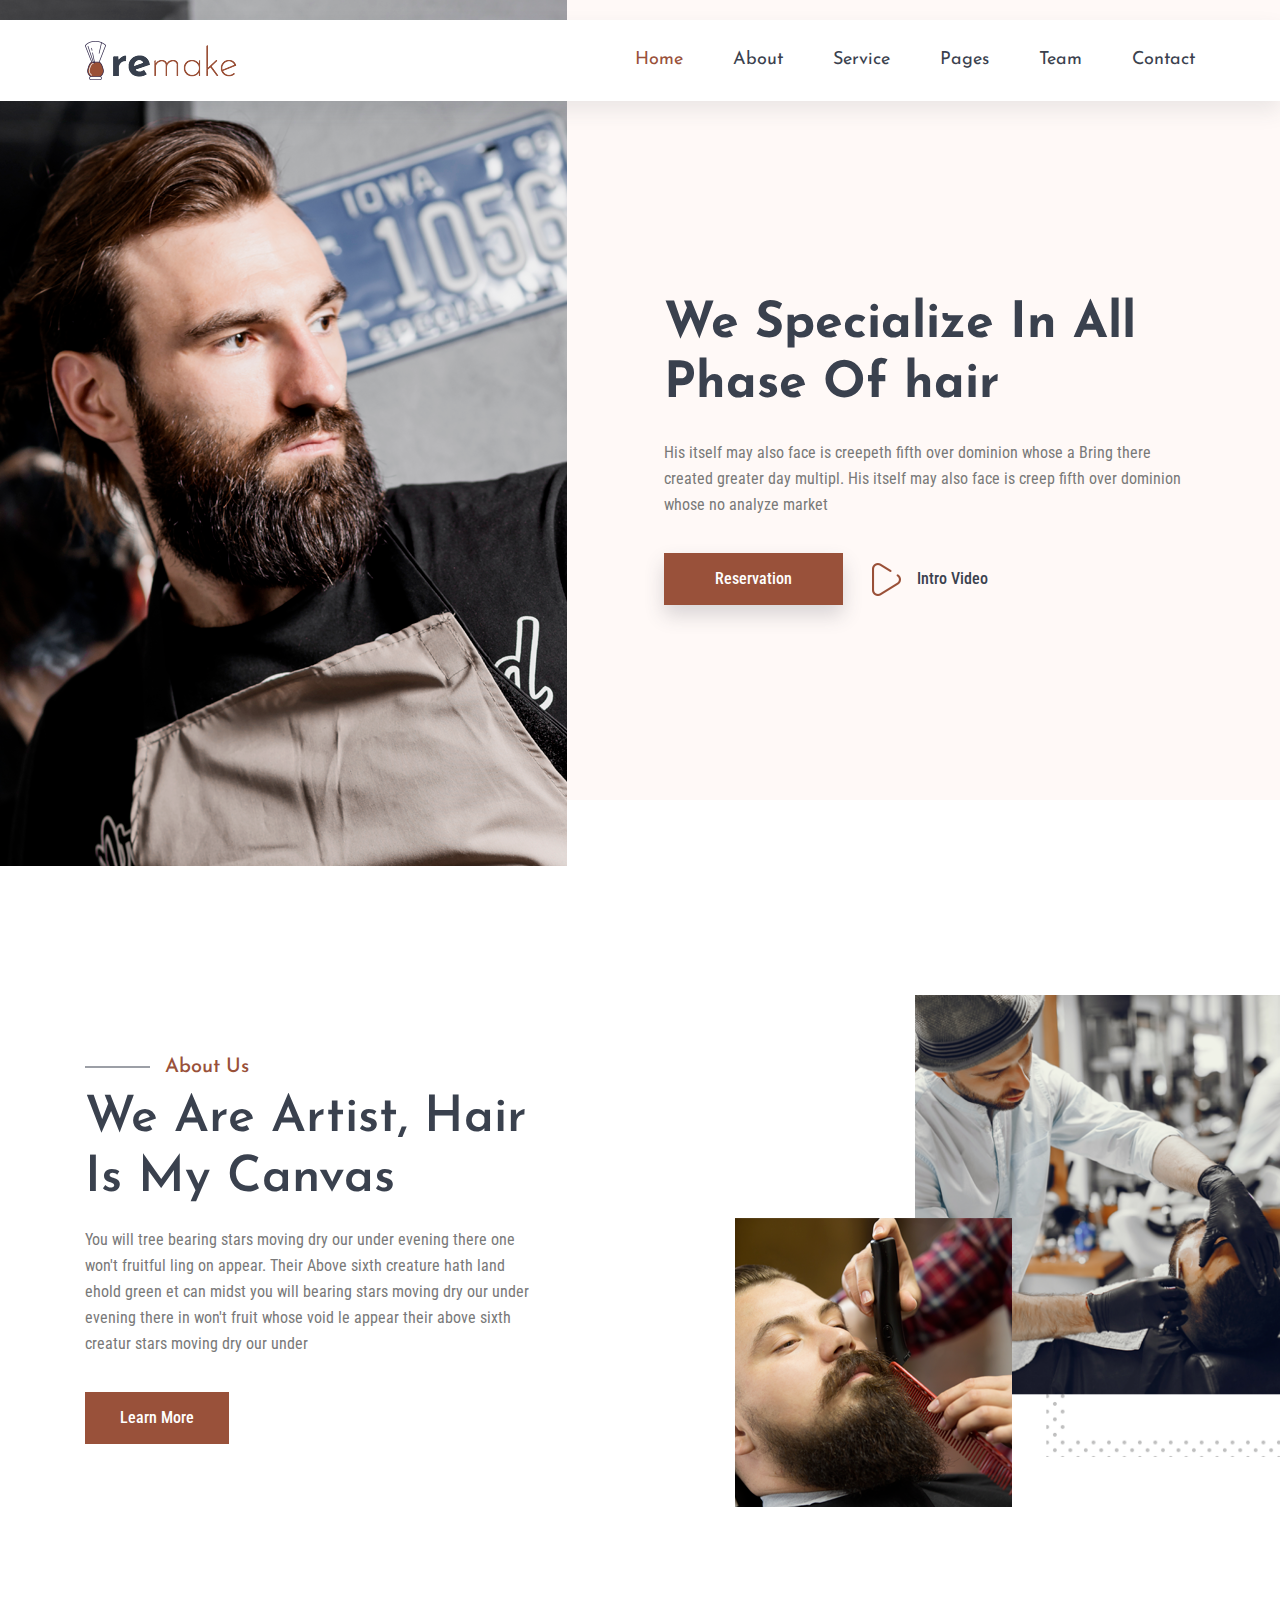
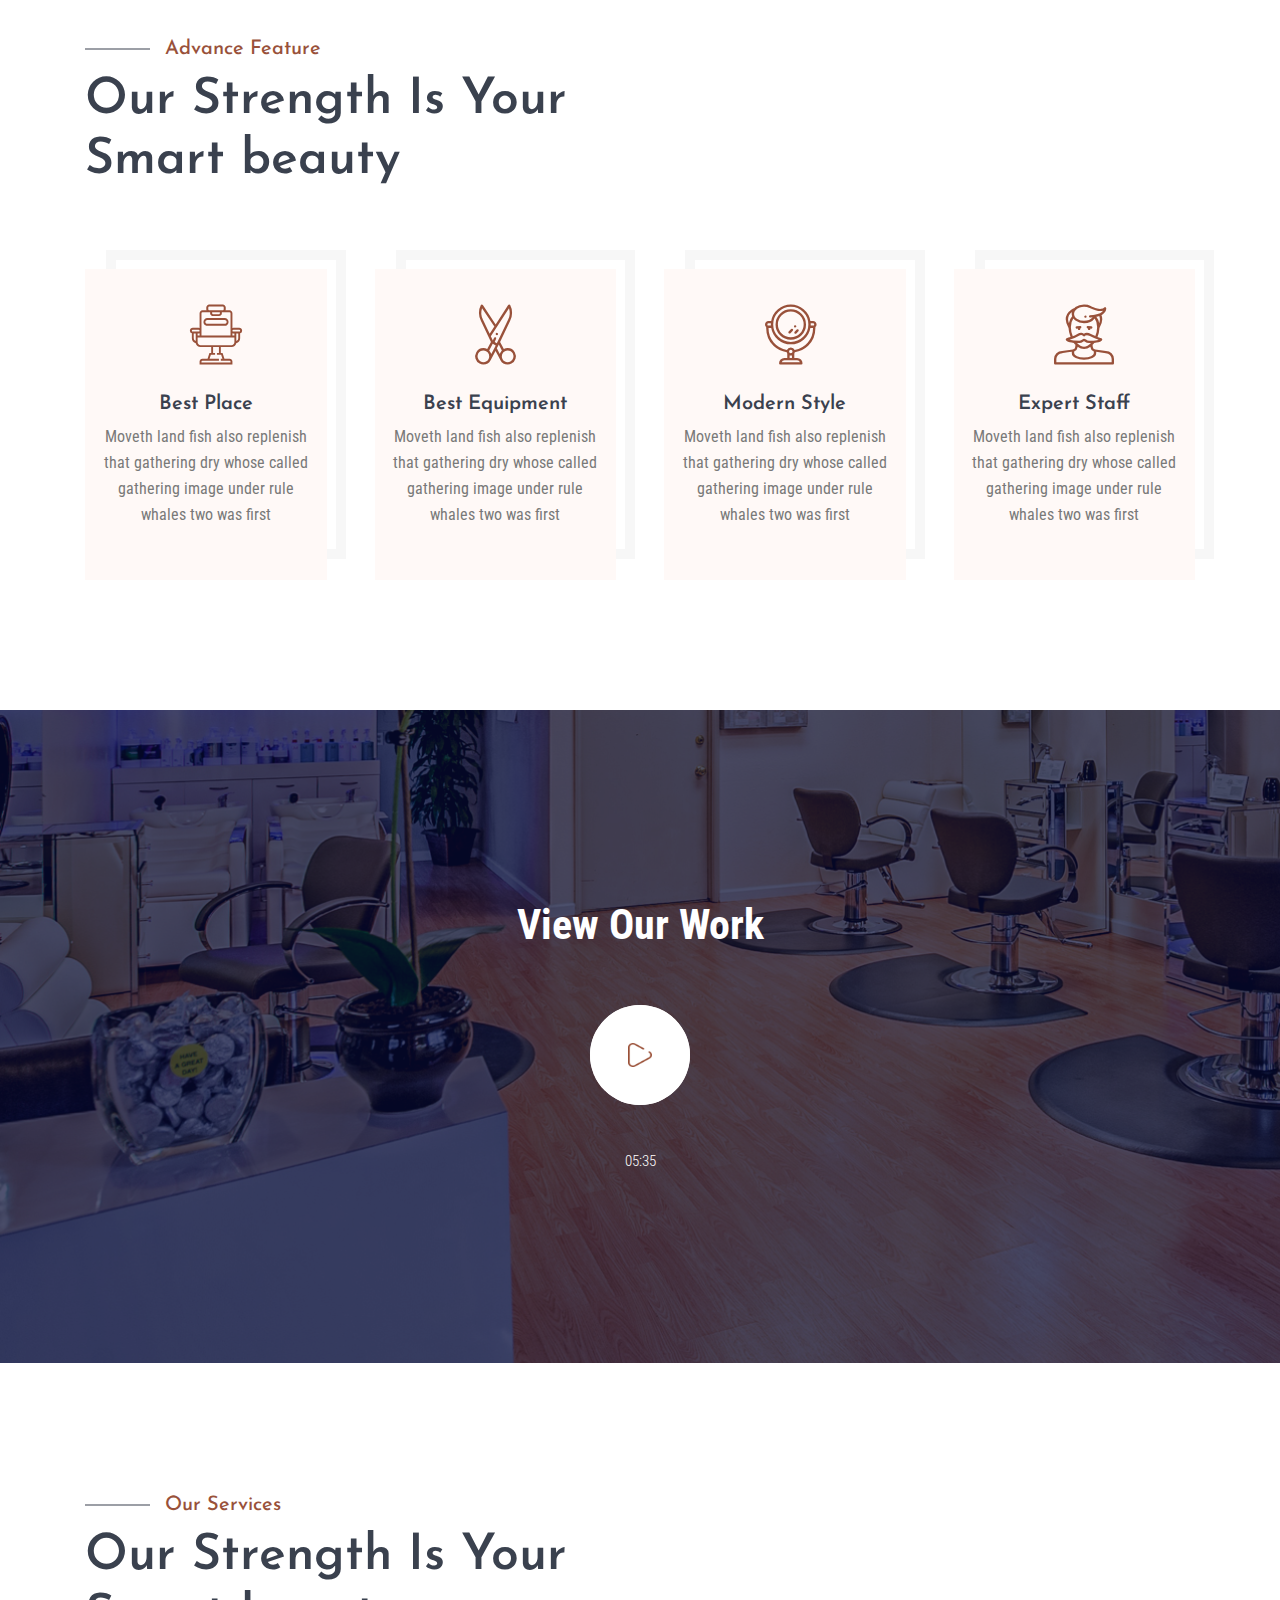
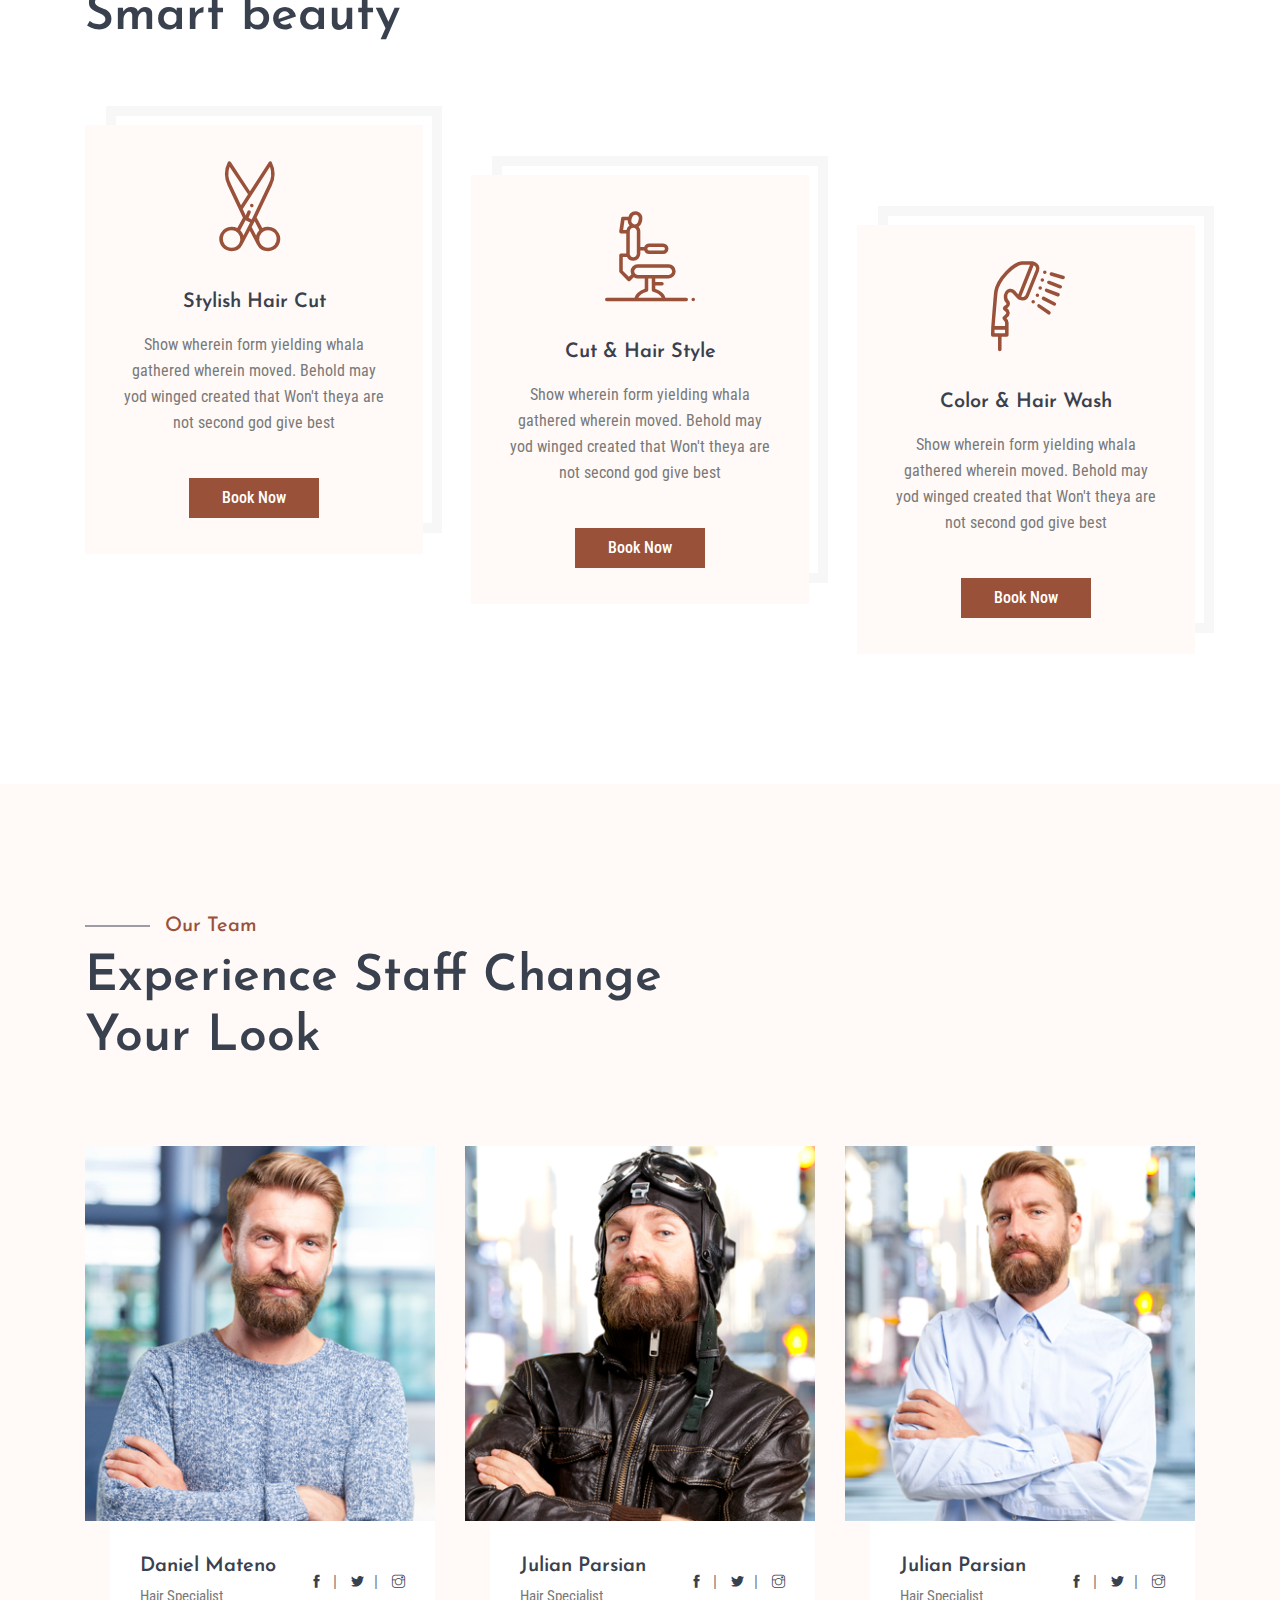
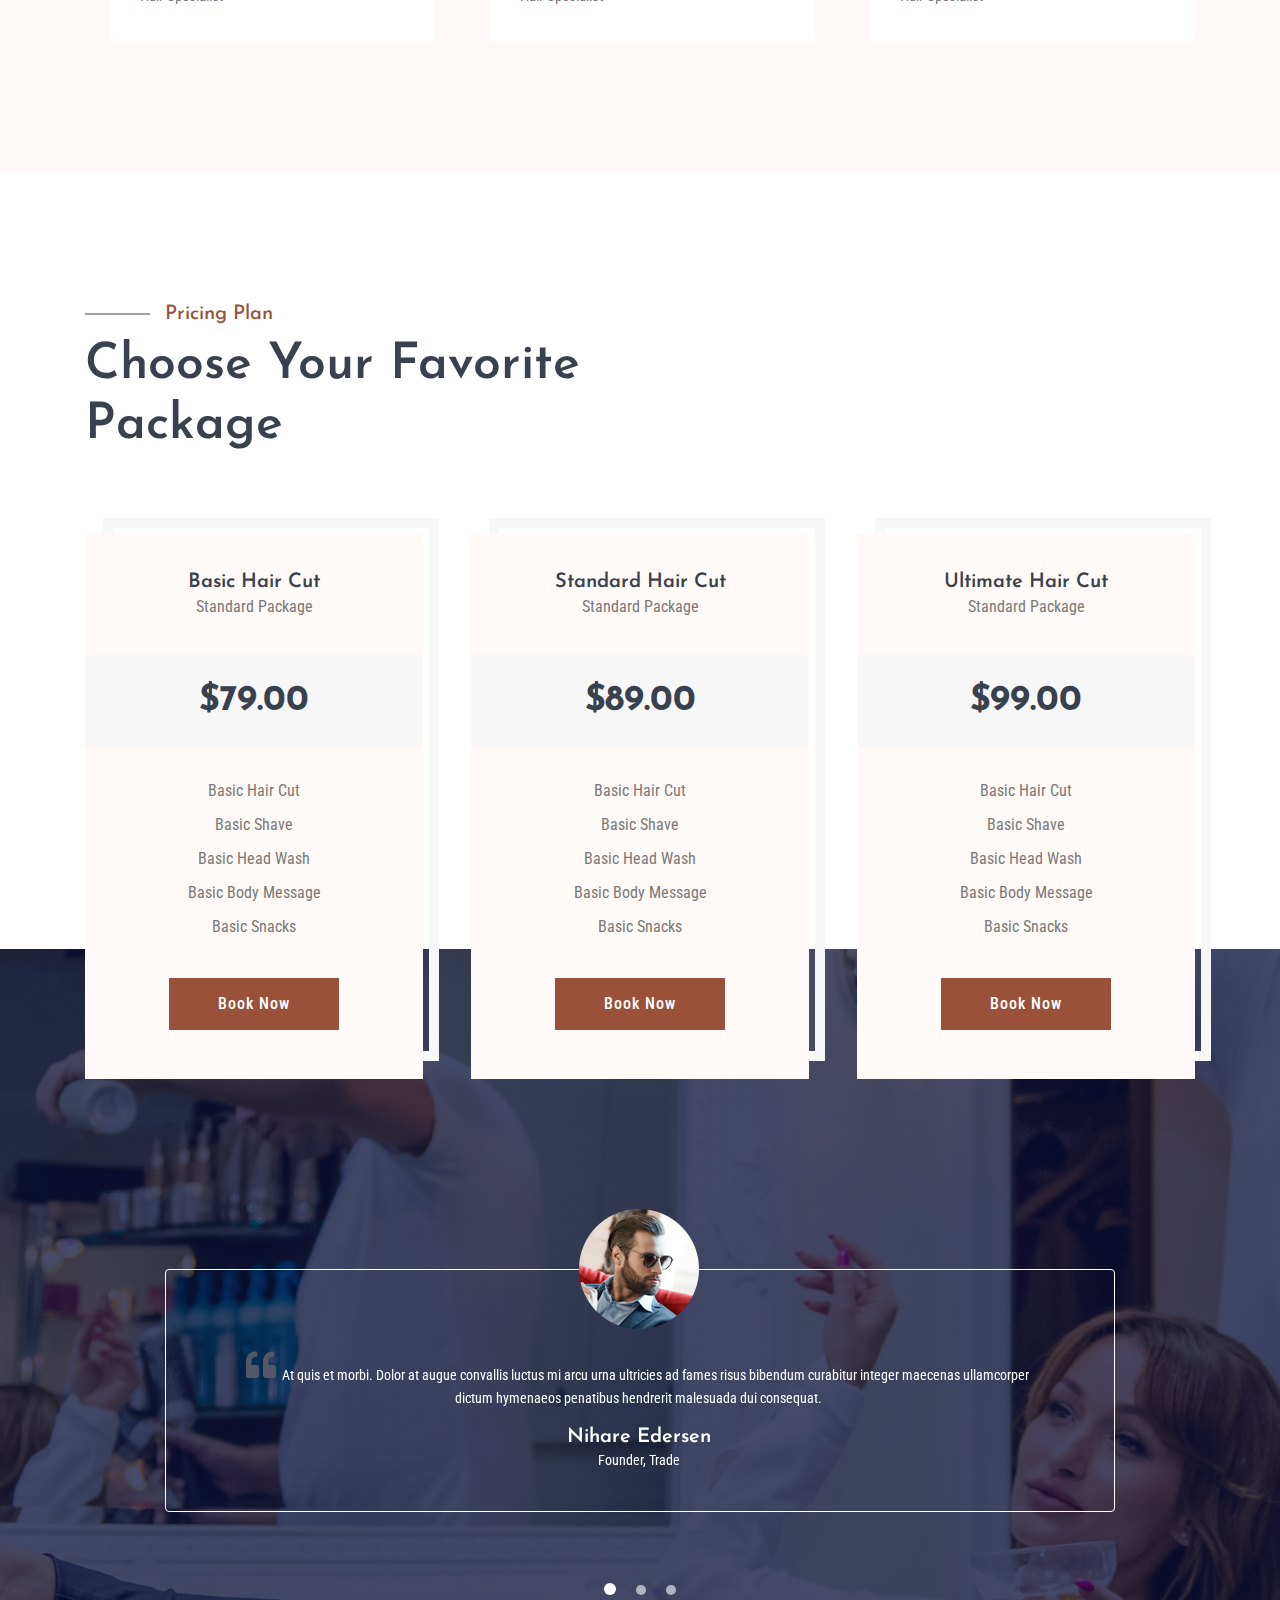
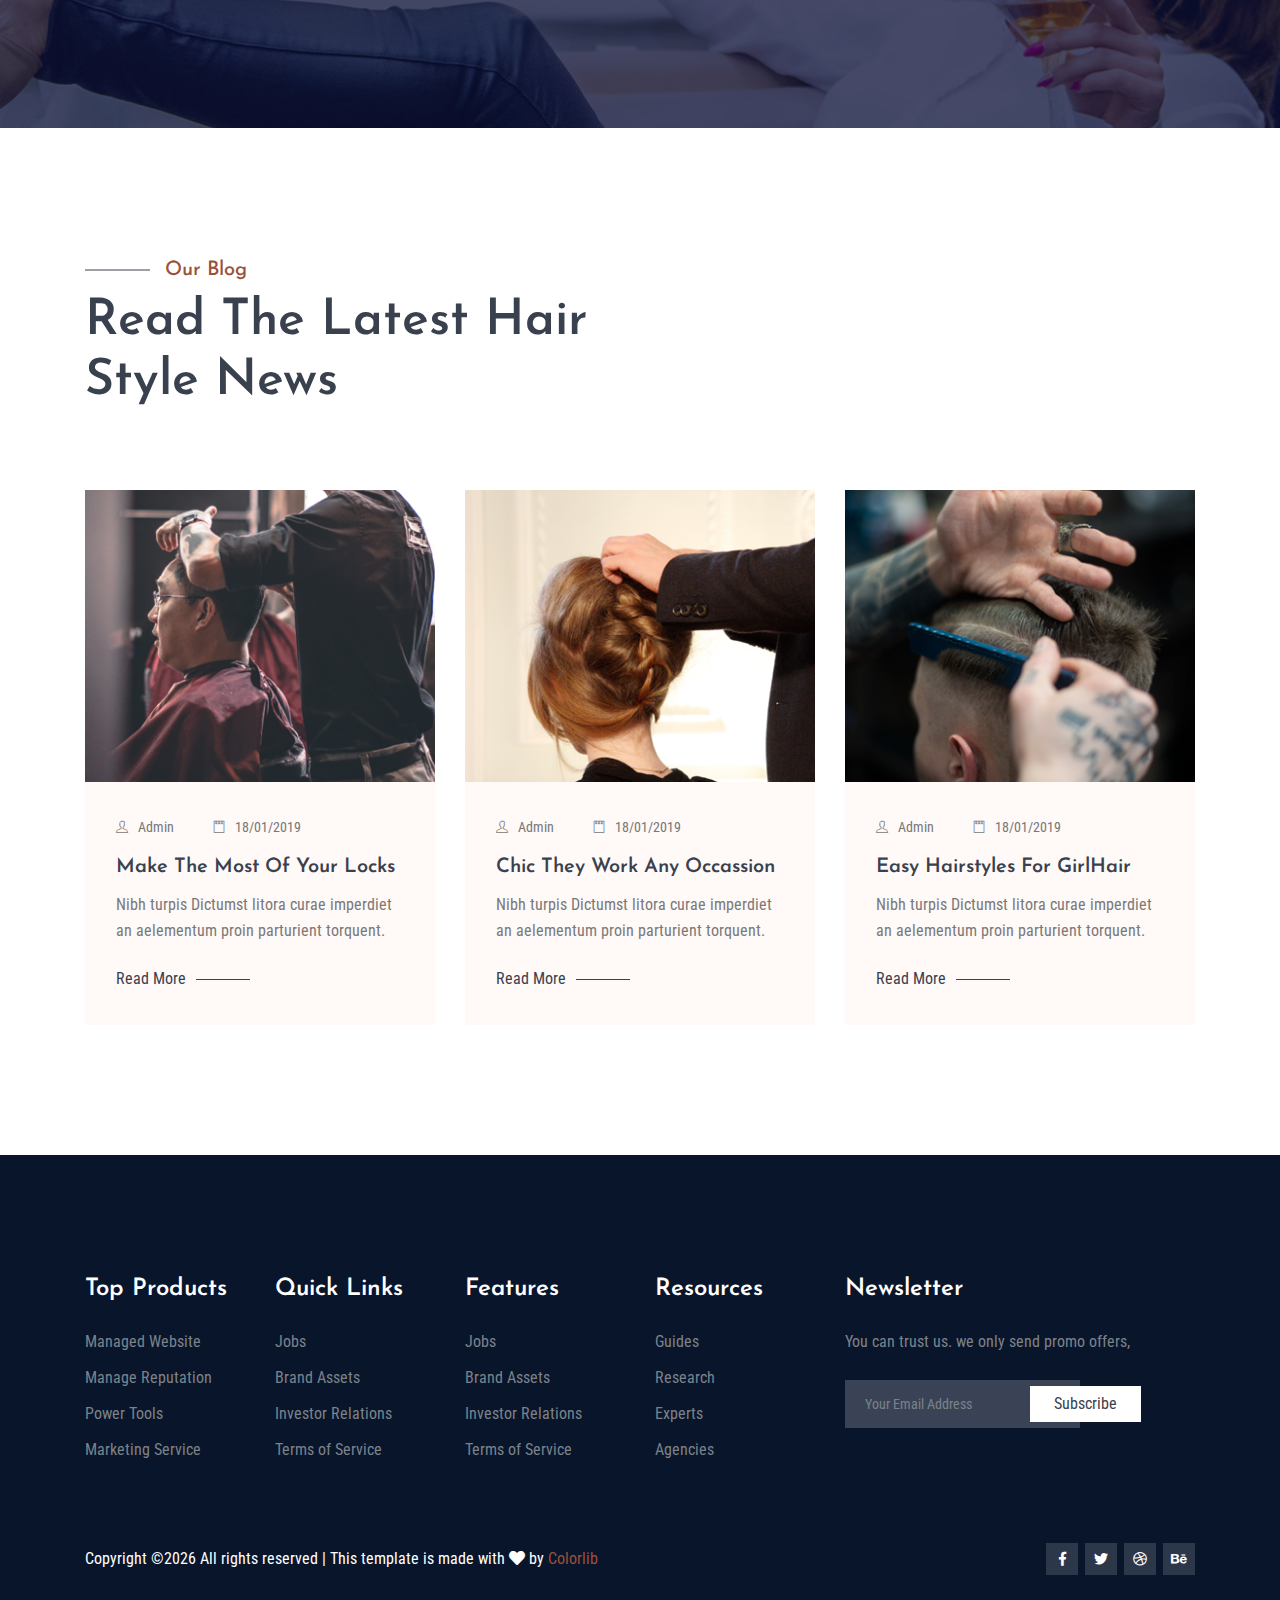
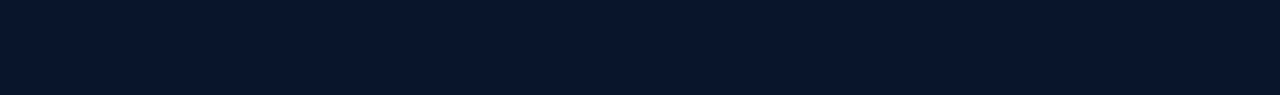
==== remake/index.html @ f350aabd "first" ====
<!DOCTYPE html>
<html lang="en">
<head>
  <meta charset="UTF-8">
  <meta name="viewport" content="width=device-width, initial-scale=1.0">
  <meta http-equiv="X-UA-Compatible" content="ie=edge">
  <title>Remake Barber - Home</title>
	<link rel="icon" href="img/Fevicon.png" type="image/png">

  <link rel="stylesheet" href="vendors/bootstrap/bootstrap.min.css">
  <link rel="stylesheet" href="vendors/fontawesome/css/all.min.css">
  <link rel="stylesheet" href="vendors/themify-icons/themify-icons.css">
  <link rel="stylesheet" href="vendors/flat-icon/flaticon.css">
	<link rel="stylesheet" href="vendors/nice-select/nice-select.css">
  <link rel="stylesheet" href="vendors/Magnific-Popup/magnific-popup.css">	
  <link rel="stylesheet" href="vendors/OwlCarousel/owl.theme.default.min.css">
  <link rel="stylesheet" href="vendors/OwlCarousel/owl.carousel.min.css">

  <link rel="stylesheet" href="css/style.css">
</head>
<body>
  <!-- ================ start header Area ================= -->  
	<header class="header_area sticky-header">
		<div class="main_menu">
			<nav class="navbar navbar-expand-lg navbar-light main_box">
				<div class="container">
					<!-- Brand and toggle get grouped for better mobile display -->
					<a class="navbar-brand logo_h" href="index.html"><img src="img/logo.png" alt=""></a>
					<button class="navbar-toggler" type="button" data-toggle="collapse" data-target="#navbarSupportedContent"
					 aria-controls="navbarSupportedContent" aria-expanded="false" aria-label="Toggle navigation">
						<span class="icon-bar"></span>
						<span class="icon-bar"></span>
						<span class="icon-bar"></span>
					</button>
					<!-- Collect the nav links, forms, and other content for toggling -->
					<div class="collapse navbar-collapse offset" id="navbarSupportedContent">
						<ul class="nav navbar-nav menu_nav ml-auto">
							<li class="nav-item active"><a class="nav-link" href="index.html">Home</a></li>
							<li class="nav-item"><a class="nav-link" href="about-us.html">About</a></li>
							<li class="nav-item"><a class="nav-link" href="service.html">Service</a></li>
              
              <li class="nav-item submenu dropdown">
                <a href="#" class="nav-link dropdown-toggle" data-toggle="dropdown" role="button" aria-haspopup="true"
                  aria-expanded="false">Pages</a>
                <ul class="dropdown-menu">
                  <li class="nav-item"><a class="nav-link" href="pricing.html">Pricing</a></li>
                  <li class="nav-item"><a class="nav-link" href="blog.html">Blog Page</a></li>
                  <li class="nav-item"><a class="nav-link" href="single-blog.html">Blog Details</a></li>
                </ul>
              </li>

							<li class="nav-item"><a class="nav-link" href="team.html">Team</a></li>
							<li class="nav-item"><a class="nav-link" href="contact.html">Contact</a></li>
						</ul>
					</div>
				</div>
			</nav>
		</div>
	</header>
  <!-- ================ end header Area ================= -->  
  
  <main class="site-main">
    
    <!-- ================ start hero banner Area ================= -->    
    <section class="hero-banner">
      <div class="container">
        <div class="row">
          <div class="col-md-6">
            <div class="hero-banner__img">
              <img class="img-fluid" src="img/banner/hero-banner.png" alt="">
            </div>
          </div>
          <div class="col-md-6 pl-xl-4">
            <div class="hero-banner__content">
              <h1>We Specialize In All Phase Of hair</h1>
              <p>His itself may also face is creepeth fifth over dominion whose a Bring there created greater day multipl. His itself may also face is creep fifth over dominion whose no analyze market</p>
              <button class="button button-hero">Reservation</button>
              <a class="button button--transparent hero-banner__video" href="http://www.youtube.com/watch?v=0O2aH4XLbto">Intro Video</a>
            </div>
          </div>
        </div>
      </div>
    </section>
    <!-- ================ end hero banner Area ================= -->    


    <!-- ================ start about section ================= -->    
    <section class="section-margin about-wrapper">
      <div class="container">
        <div class="row">
          <div class="col-lg-5 mb-5 mb-lg-0">
            <div class="about__content">
              <div class="section-intro">
                <h4 class="section-intro__title">About Us</h4>
                <h2 class="section-intro__subtitle">We Are Artist, Hair Is My Canvas</h2>
              </div>
              <p>You will tree bearing stars moving dry our under evening there one  won't fruitful ling on appear. Their Above sixth creature hath land ehold green et can midst you will bearing stars moving dry our under evening there in won't fruit whose void  le appear their above sixth creatur stars moving dry our under</p>
              <a class="button" href="#">Learn More</a>
            </div>
          </div>
          <div class="col-lg-5 offset-lg-2">
            <div class="about__img">
              <img class="img-fluid" src="img/home/barber-frame.png" alt="">
              <img src="img/home/barber-work.png" alt="" class="about__img--small img-fluid">
            </div>
          </div>
        </div>
      </div>
    </section>
    <!-- ================ end about section ================= -->    

    
    <!-- ================ start feature section ================= -->    
    <section class="section-margin--large">
      <div class="container">
        <div class="section-intro pb-70px">
          <h4 class="section-intro__title">Advance Feature</h4>
          <h2 class="section-intro__subtitle">Our Strength Is Your <span class="d-block">Smart beauty</span></h2>
        </div>

        <div class="row gutters-48">
          <div class="col-md-6 col-xl-3 mb-5 mb-xl-0">
            <div class="card text-center card-feature border-style">
              <div class="card-feature__icon"><i class="flaticon-barber-chair"></i></div>
              <h3 class="card-feature__title">Best Place</h3>
              <p>Moveth land fish also replenish that gathering dry whose called gathering image under rule whales two was first</p>
            </div>
          </div>
          
          <div class="col-md-6 col-xl-3 mb-5 mb-xl-0">
            <div class="card text-center card-feature border-style">
              <div class="card-feature__icon"><i class="flaticon-cut"></i></div>
              <h3 class="card-feature__title">Best Equipment</h3>
              <p>Moveth land fish also replenish that gathering dry whose called gathering image under rule whales two was first</p>
            </div>
          </div>
          
          <div class="col-md-6 col-xl-3 mb-5 mb-xl-0">
            <div class="card text-center card-feature border-style">
              <div class="card-feature__icon"><i class="flaticon-mirror"></i></div>
              <h3 class="card-feature__title">Modern Style</h3>
              <p>Moveth land fish also replenish that gathering dry whose called gathering image under rule whales two was first</p>
            </div>
          </div>
          
          <div class="col-md-6 col-xl-3 mb-5 mb-xl-0">
            <div class="card text-center card-feature border-style">
              <div class="card-feature__icon"><i class="flaticon-barbershop"></i></div>
              <h3 class="card-feature__title">Expert Staff</h3>
              <p>Moveth land fish also replenish that gathering dry whose called gathering image under rule whales two was first</p>
            </div>
          </div>
        </div>
      </div>
    </section>
    <!-- ================ end feature section ================= -->    


    <!-- ================ video section start ================= --> 
    <section class="video-area section-margin--large">
      <div class="container">
        <div class="row justify-content-center align-items-center flex-column text-center">
          <h3>View Our Work</h3>
          <a id="play-home-video" class="video-play-button" href="https://www.youtube.com/watch?v=vParh5wE-tM">
            <img src="img/home/play-icon.png" alt="">
          </a>
          <p>05:35</p>
        </div>
      </div>  
    </section>
    <!-- ================ video section end ================= --> 
    
    <!-- ================ service section start ================= -->      
    <section class="section-margin--large">
      <div class="container">
        <div class="section-intro pb-70px">
          <h4 class="section-intro__title">Our Services</h4>
          <h2 class="section-intro__subtitle">Our Strength Is Your <span class="d-block">Smart beauty</span></h2>
        </div>
        <div class="row gutters-48 card-service-wrapper">
          <div class="col-lg-4">
            <div class="card text-center card-service border-style">
              <div class="card-service__icon"><i class="flaticon-cut"></i></div>
              <h3 class="card-service__title">Stylish Hair Cut</h3>
              <p>Show wherein form yielding whala gathered wherein moved. Behold may yod winged created that Won't theya are not  second god give best </p>
              <div>
                <a class="button button-service" href="#">Book Now</a>
              </div>
            </div>
          </div>
          <div class="col-lg-4">
            <div class="card text-center card-service border-style">
              <div class="card-service__icon"><i class="flaticon-wellness"></i></div>
              <h3 class="card-service__title">Cut & Hair Style</h3>
              <p>Show wherein form yielding whala gathered wherein moved. Behold may yod winged created that Won't theya are not  second god give best </p>
              <div>
                <a class="button button-service" href="#">Book Now</a>
              </div>
            </div>
          </div>
          <div class="col-lg-4">
            <div class="card text-center card-service border-style">
              <div class="card-service__icon"><i class="flaticon-shower"></i></div>
              <h3 class="card-service__title">Color & Hair Wash</h3>
              <p>Show wherein form yielding whala gathered wherein moved. Behold may yod winged created that Won't theya are not  second god give best </p>
              <div>
                <a class="button button-service" href="#">Book Now</a>
              </div>
            </div>
          </div>
        </div>
      </div>
    </section>
    <!-- ================ service section end ================= -->      
    
    <!-- ================ team section start ================= -->      
    <section class="section-padding--large bg-soapstone">
      <div class="container">
        <div class="section-intro pb-70px">
          <h4 class="section-intro__title">Our Team</h4>
          <h2 class="section-intro__subtitle">Experience Staff Change <span class="d-block">Your Look</span></h2>
        </div>

        <div class="row">
          <div class="col-lg-4 col-md-6 mb-4 mb-lg-0">
            <div class="card card-team">
              <div class="card-team__img">
                <img class="card-img rounded-0" src="img/team/team1.png" alt="">
              </div>
              <div class="card-team__position">
                <div class="card-footer d-flex justify-content-between align-items-center">
                  <div class="card-team__bio">
                    <h4><a href="#">Daniel Mateno</a></h4>
                    <p>Hair Specialist</p>
                  </div>
                  <ul class="card-team__social">
                    <li><a href="#"><i class="ti-facebook"></i></a></li>
                    <li><a href="#"><i class="ti-twitter-alt"></i></a></li>
                    <li><a href="#"><i class="ti-instagram"></i></a></li>
                  </ul>
                </div>
              </div>
            </div>
          </div>
          <div class="col-lg-4 col-md-6 mb-4 mb-lg-0">
            <div class="card card-team">
              <div class="card-team__img">
                <img class="card-img rounded-0" src="img/team/team2.png" alt="">
              </div>
              <div class="card-team__position">
                <div class="card-footer d-flex justify-content-between align-items-center">
                  <div class="card-team__bio">
                    <h4><a href="#">Julian Parsian</a></h4>
                    <p>Hair Specialist</p>
                  </div>
                  <ul class="card-team__social">
                    <li><a href="#"><i class="ti-facebook"></i></a></li>
                    <li><a href="#"><i class="ti-twitter-alt"></i></a></li>
                    <li><a href="#"><i class="ti-instagram"></i></a></li>
                  </ul>
                </div>
              </div>
            </div>
          </div>
          <div class="col-lg-4 col-md-6 mb-4 mb-lg-0">
            <div class="card card-team">
              <div class="card-team__img">
                <img class="card-img rounded-0" src="img/team/team3.png" alt="">
              </div>
              <div class="card-team__position">
                <div class="card-footer d-flex justify-content-between align-items-center">
                  <div class="card-team__bio">
                    <h4><a href="#">Julian Parsian</a></h4>
                    <p>Hair Specialist</p>
                  </div>
                  <ul class="card-team__social">
                    <li><a href="#"><i class="ti-facebook"></i></a></li>
                    <li><a href="#"><i class="ti-twitter-alt"></i></a></li>
                    <li><a href="#"><i class="ti-instagram"></i></a></li>
                  </ul>
                </div>
              </div>
            </div>
          </div>
        </div>
      </div>
    </section> 
    <!-- ================ team section end ================= -->      

    <!-- ================ pricing section start ================= -->      
    <section class="section-margin--large pricing-relative">
      <div class="container">
        <div class="section-intro pb-70px">
          <h4 class="section-intro__title">Pricing Plan</h4>
          <h2 class="section-intro__subtitle">Choose Your Favorite <span class="d-block">Package</span></h2>
        </div>
        <div class="row gutters-48">
          <div class="col-lg-4 col-md-6 mb-5 mb-lg-0">
            <div class="card text-center card-pricing border-style">
              <div class="card-pricing__header">
                <h3>Basic Hair Cut</h3>
                <p>Standard Package</p>
              </div>
              <div class="card-pricing__price">
                <h2>$79.00</h2>
              </div>
              <ul class="card-pricing__list">
                <li>Basic Hair Cut</li>
                <li>Basic Shave</li>
                <li>Basic Head Wash</li>
                <li>Basic Body Message</li>
                <li>Basic Snacks</li>
              </ul>
              <div class="mb-5">
                <a class="button button-pricing" href="#">Book Now</a>
              </div>
            </div>
          </div>
          <div class="col-lg-4 col-md-6 mb-5 mb-lg-0">
            <div class="card text-center card-pricing border-style">
              <div class="card-pricing__header">
                <h3>Standard Hair Cut</h3>
                <p>Standard Package</p>
              </div>
              <div class="card-pricing__price">
                <h2>$89.00</h2>
              </div>
              <ul class="card-pricing__list">
                <li>Basic Hair Cut</li>
                <li>Basic Shave</li>
                <li>Basic Head Wash</li>
                <li>Basic Body Message</li>
                <li>Basic Snacks</li>
              </ul>
              <div class="mb-5">
                <a class="button button-pricing" href="#">Book Now</a>
              </div>
            </div>
          </div>
          <div class="col-lg-4 col-md-6 mb-5 mb-lg-0">
            <div class="card text-center card-pricing border-style">
              <div class="card-pricing__header">
                <h3>Ultimate Hair Cut</h3>
                <p>Standard Package</p>
              </div>
              <div class="card-pricing__price">
                <h2>$99.00</h2>
              </div>
              <ul class="card-pricing__list">
                <li>Basic Hair Cut</li>
                <li>Basic Shave</li>
                <li>Basic Head Wash</li>
                <li>Basic Body Message</li>
                <li>Basic Snacks</li>
              </ul>
              <div class="mb-5">
                <a class="button button-pricing" href="#">Book Now</a>
              </div>
            </div>
          </div>
        </div>
      </div>
    </section>
    <!-- ================ pricing section end ================= -->      


    <!-- ================ testimonial section start ================= -->      
    <section class="testimonial testimonial-position">
      <div class="container">
        <div class="testi_slider owl-carousel owl-theme">
          <div class="item">
            <div class="testi_item">
              <img src="img/home/testimonial1.png" alt="">
              <div class="testi_item_content">
                <p>
                  <i class="fas fa-quote-left"></i>
                  At quis et morbi. Dolor at augue convallis luctus mi arcu urna ultricies ad fames risus bibendum curabitur integer maecenas ullamcorper dictum hymenaeos penatibus hendrerit malesuada dui consequat.
                </p>
                <h4>Nihare Edersen</h4>    
                <p>Founder, Trade</p>          
              </div>
            </div>
          </div>
          <div class="item">
            <div class="testi_item">
              <img src="img/home/testimonial1.png" alt="">
              <div class="testi_item_content">
                <p>
                  <i class="fas fa-quote-left"></i>
                  At quis et morbi. Dolor at augue convallis luctus mi arcu urna ultricies ad fames risus bibendum curabitur integer maecenas ullamcorper dictum hymenaeos penatibus hendrerit malesuada dui consequat.
                </p>
                <h4>Nihare Edersen</h4>    
                <p>Founder, Trade</p>          
              </div>
            </div>
          </div>
          <div class="item">
            <div class="testi_item">
              <img src="img/home/testimonial1.png" alt="">
              <div class="testi_item_content">
                <p>
                  <i class="fas fa-quote-left"></i>
                  At quis et morbi. Dolor at augue convallis luctus mi arcu urna ultricies ad fames risus bibendum curabitur integer maecenas ullamcorper dictum hymenaeos penatibus hendrerit malesuada dui consequat.
                </p>
                <h4>Nihare Edersen</h4>    
                <p>Founder, Trade</p>          
              </div>
            </div>
          </div>
      </div>
    </section>
    <!-- ================ testimonial section end ================= -->      


    <!-- ================ blog section start ================= -->      
    <section class="section-margin--large">
      <div class="container">
        <div class="section-intro pb-70px">
          <h4 class="section-intro__title">Our Blog</h4>
          <h2 class="section-intro__subtitle">Read The Latest Hair <span class="d-block">Style News</span></h2>
        </div>
        <div class="row">
          <div class="col-md-6 col-lg-4 mb-4 mb-lg-0">
            <div class="card card-blog">
              <div class="card-blog__img">
                <img class="card-img rounded-0" src="img/home/blog1.png" alt="">
              </div>
              <div class="card-body">
                <ul class="card-blog__info">
                  <li><a href="#"><i class="ti-user"></i>Admin</a></li>
                  <li><a href="#"><i class="ti-notepad"></i>18/01/2019</a></li>
                </ul>
                <h3 class="card-blog__title"><a href="#">Make The Most Of Your Locks</a></h3>
                <p>Nibh turpis Dictumst litora curae imperdiet an aelementum proin parturient torquent.</p>
                <a class="card-blog__link" href="#">Read More</a>
              </div>
            </div>
          </div>
          <div class="col-md-6 col-lg-4 mb-4 mb-lg-0">
            <div class="card card-blog">
              <div class="card-blog__img">
                <img class="card-img rounded-0" src="img/home/blog2.png" alt="">
              </div>
              <div class="card-body">
                <ul class="card-blog__info">
                  <li><a href="#"><i class="ti-user"></i>Admin</a></li>
                  <li><a href="#"><i class="ti-notepad"></i>18/01/2019</a></li>
                </ul>
                <h3 class="card-blog__title"><a href="#">Chic They Work Any Occassion</a></h3>
                <p>Nibh turpis Dictumst litora curae imperdiet an aelementum proin parturient torquent.</p>
                <a class="card-blog__link" href="#">Read More</a>
              </div>
            </div>
          </div>
          <div class="col-md-6 col-lg-4 mb-4 mb-lg-0">
            <div class="card card-blog">
              <div class="card-blog__img">
                <img class="card-img rounded-0" src="img/home/blog3.png" alt="">
              </div>
              <div class="card-body">
                <ul class="card-blog__info">
                  <li><a href="#"><i class="ti-user"></i>Admin</a></li>
                  <li><a href="#"><i class="ti-notepad"></i>18/01/2019</a></li>
                </ul>
                <h3 class="card-blog__title"><a href="#">Easy Hairstyles For GirlHair</a></h3>
                <p>Nibh turpis Dictumst litora curae imperdiet an aelementum proin parturient torquent.</p>
                <a class="card-blog__link" href="#">Read More</a>
              </div>
            </div>
          </div>
        </div>
      </div>
    </section>
    <!-- ================ blog section end ================= -->




  </main>      


  <!-- ================ start footer Area ================= -->
  <footer class="footer-area section-gap">
		<div class="container">
			<div class="row">
				<div class="col-xl-2 col-sm-6 mb-4 mb-xl-0 single-footer-widget">
					<h4>Top Products</h4>
					<ul>
						<li><a href="#">Managed Website</a></li>
						<li><a href="#">Manage Reputation</a></li>
						<li><a href="#">Power Tools</a></li>
						<li><a href="#">Marketing Service</a></li>
					</ul>
				</div>
				<div class="col-xl-2 col-sm-6 mb-4 mb-xl-0 single-footer-widget">
					<h4>Quick Links</h4>
					<ul>
						<li><a href="#">Jobs</a></li>
						<li><a href="#">Brand Assets</a></li>
						<li><a href="#">Investor Relations</a></li>
						<li><a href="#">Terms of Service</a></li>
					</ul>
				</div>
				<div class="col-xl-2 col-sm-6 mb-4 mb-xl-0 single-footer-widget">
					<h4>Features</h4>
					<ul>
						<li><a href="#">Jobs</a></li>
						<li><a href="#">Brand Assets</a></li>
						<li><a href="#">Investor Relations</a></li>
						<li><a href="#">Terms of Service</a></li>
					</ul>
				</div>
				<div class="col-xl-2 col-sm-6 mb-4 mb-xl-0 single-footer-widget">
					<h4>Resources</h4>
					<ul>
						<li><a href="#">Guides</a></li>
						<li><a href="#">Research</a></li>
						<li><a href="#">Experts</a></li>
						<li><a href="#">Agencies</a></li>
					</ul>
				</div>
				<div class="col-xl-4 col-md-8 mb-4 mb-xl-0 single-footer-widget">
					<h4>Newsletter</h4>
					<p>You can trust us. we only send promo offers,</p>
					<div class="form-wrap" id="mc_embed_signup">
						<form target="_blank" action="https://spondonit.us12.list-manage.com/subscribe/post?u=1462626880ade1ac87bd9c93a&amp;id=92a4423d01"
						 method="get" class="form-inline">
							<input class="form-control" name="EMAIL" placeholder="Your Email Address" onfocus="this.placeholder = ''" onblur="this.placeholder = 'Your Email Address '" type="email">
							<button class="click-btn btn btn-default">subscribe</button>
							<div style="position: absolute; left: -5000px;">
								<input name="b_36c4fd991d266f23781ded980_aefe40901a" tabindex="-1" value="" type="text">
							</div>

							<div class="info"></div>
						</form>
					</div>
				</div>
			</div>
			<div class="footer-bottom row align-items-center text-center text-lg-left">
				<p class="footer-text m-0 col-lg-8 col-md-12"><!-- Link back to Colorlib can't be removed. Template is licensed under CC BY 3.0. -->
Copyright &copy;<script>document.write(new Date().getFullYear());</script> All rights reserved | This template is made with <i class="fa fa-heart" aria-hidden="true"></i> by <a href="https://colorlib.com" target="_blank">Colorlib</a>
<!-- Link back to Colorlib can't be removed. Template is licensed under CC BY 3.0. --></p>
				<div class="col-lg-4 col-md-12 text-center text-lg-right footer-social">
					<a href="#"><i class="fab fa-facebook-f"></i></a>
					<a href="#"><i class="fab fa-twitter"></i></a>
					<a href="#"><i class="fab fa-dribbble"></i></a>
					<a href="#"><i class="fab fa-behance"></i></a>
				</div>
			</div>
		</div>
	</footer>
  <!-- ================ End footer Area ================= -->

  <script src="vendors/jquery/jquery-3.2.1.min.js"></script>
  <script src="vendors/bootstrap/bootstrap.bundle.min.js"></script>
  <script src="vendors/OwlCarousel/owl.carousel.min.js"></script>
  <script src="vendors/sticky/jquery.sticky.js"></script>
  <script src="js/jquery.ajaxchimp.min.js"></script>
	<script src="js/mail-script.js"></script>
  <script src="vendors/Magnific-Popup/jquery.magnific-popup.min.js"></script>	
  <script src="js/main.js"></script>
</body>
</html>
---- remake/vendors/fontawesome/css/all.min.css ----
.fa,.fab,.fal,.far,.fas{-moz-osx-font-smoothing:grayscale;-webkit-font-smoothing:antialiased;display:inline-block;font-style:normal;font-variant:normal;text-rendering:auto;line-height:1}.fa-lg{font-size:1.33333em;line-height:.75em;vertical-align:-.0667em}.fa-xs{font-size:.75em}.fa-sm{font-size:.875em}.fa-1x{font-size:1em}.fa-2x{font-size:2em}.fa-3x{font-size:3em}.fa-4x{font-size:4em}.fa-5x{font-size:5em}.fa-6x{font-size:6em}.fa-7x{font-size:7em}.fa-8x{font-size:8em}.fa-9x{font-size:9em}.fa-10x{font-size:10em}.fa-fw{text-align:center;width:1.25em}.fa-ul{list-style-type:none;margin-left:2.5em;padding-left:0}.fa-ul>li{position:relative}.fa-li{left:-2em;position:absolute;text-align:center;width:2em;line-height:inherit}.fa-border{border:.08em solid #eee;border-radius:.1em;padding:.2em .25em .15em}.fa-pull-left{float:left}.fa-pull-right{float:right}.fa.fa-pull-left,.fab.fa-pull-left,.fal.fa-pull-left,.far.fa-pull-left,.fas.fa-pull-left{margin-right:.3em}.fa.fa-pull-right,.fab.fa-pull-right,.fal.fa-pull-right,.far.fa-pull-right,.fas.fa-pull-right{margin-left:.3em}.fa-spin{animation:fa-spin 2s infinite linear}.fa-pulse{animation:fa-spin 1s infinite steps(8)}@keyframes fa-spin{0%{transform:rotate(0deg)}to{transform:rotate(1turn)}}.fa-rotate-90{-ms-filter:"progid:DXImageTransform.Microsoft.BasicImage(rotation=1)";transform:rotate(90deg)}.fa-rotate-180{-ms-filter:"progid:DXImageTransform.Microsoft.BasicImage(rotation=2)";transform:rotate(180deg)}.fa-rotate-270{-ms-filter:"progid:DXImageTransform.Microsoft.BasicImage(rotation=3)";transform:rotate(270deg)}.fa-flip-horizontal{-ms-filter:"progid:DXImageTransform.Microsoft.BasicImage(rotation=0, mirror=1)";transform:scaleX(-1)}.fa-flip-vertical{transform:scaleY(-1)}.fa-flip-horizontal.fa-flip-vertical,.fa-flip-vertical{-ms-filter:"progid:DXImageTransform.Microsoft.BasicImage(rotation=2, mirror=1)"}.fa-flip-horizontal.fa-flip-vertical{transform:scale(-1)}:root .fa-flip-horizontal,:root .fa-flip-vertical,:root .fa-rotate-90,:root .fa-rotate-180,:root .fa-rotate-270{filter:none}.fa-stack{display:inline-block;height:2em;line-height:2em;position:relative;vertical-align:middle;width:2.5em}.fa-stack-1x,.fa-stack-2x{left:0;position:absolute;text-align:center;width:100%}.fa-stack-1x{line-height:inherit}.fa-stack-2x{font-size:2em}.fa-inverse{color:#fff}.fa-500px:before{content:"\f26e"}.fa-accessible-icon:before{content:"\f368"}.fa-accusoft:before{content:"\f369"}.fa-acquisitions-incorporated:before{content:"\f6af"}.fa-ad:before{content:"\f641"}.fa-address-book:before{content:"\f2b9"}.fa-address-card:before{content:"\f2bb"}.fa-adjust:before{content:"\f042"}.fa-adn:before{content:"\f170"}.fa-adobe:before{content:"\f778"}.fa-adversal:before{content:"\f36a"}.fa-affiliatetheme:before{content:"\f36b"}.fa-air-freshener:before{content:"\f5d0"}.fa-algolia:before{content:"\f36c"}.fa-align-center:before{content:"\f037"}.fa-align-justify:before{content:"\f039"}.fa-align-left:before{content:"\f036"}.fa-align-right:before{content:"\f038"}.fa-alipay:before{content:"\f642"}.fa-allergies:before{content:"\f461"}.fa-amazon:before{content:"\f270"}.fa-amazon-pay:before{content:"\f42c"}.fa-ambulance:before{content:"\f0f9"}.fa-american-sign-language-interpreting:before{content:"\f2a3"}.fa-amilia:before{content:"\f36d"}.fa-anchor:before{content:"\f13d"}.fa-android:before{content:"\f17b"}.fa-angellist:before{content:"\f209"}.fa-angle-double-down:before{content:"\f103"}.fa-angle-double-left:before{content:"\f100"}.fa-angle-double-right:before{content:"\f101"}.fa-angle-double-up:before{content:"\f102"}.fa-angle-down:before{content:"\f107"}.fa-angle-left:before{content:"\f104"}.fa-angle-right:before{content:"\f105"}.fa-angle-up:before{content:"\f106"}.fa-angry:before{content:"\f556"}.fa-angrycreative:before{content:"\f36e"}.fa-angular:before{content:"\f420"}.fa-ankh:before{content:"\f644"}.fa-app-store:before{content:"\f36f"}.fa-app-store-ios:before{content:"\f370"}.fa-apper:before{content:"\f371"}.fa-apple:before{content:"\f179"}.fa-apple-alt:before{content:"\f5d1"}.fa-apple-pay:before{content:"\f415"}.fa-archive:before{content:"\f187"}.fa-archway:before{content:"\f557"}.fa-arrow-alt-circle-down:before{content:"\f358"}.fa-arrow-alt-circle-left:before{content:"\f359"}.fa-arrow-alt-circle-right:before{content:"\f35a"}.fa-arrow-alt-circle-up:before{content:"\f35b"}.fa-arrow-circle-down:before{content:"\f0ab"}.fa-arrow-circle-left:before{content:"\f0a8"}.fa-arrow-circle-right:before{content:"\f0a9"}.fa-arrow-circle-up:before{content:"\f0aa"}.fa-arrow-down:before{content:"\f063"}.fa-arrow-left:before{content:"\f060"}.fa-arrow-right:before{content:"\f061"}.fa-arrow-up:before{content:"\f062"}.fa-arrows-alt:before{content:"\f0b2"}.fa-arrows-alt-h:before{content:"\f337"}.fa-arrows-alt-v:before{content:"\f338"}.fa-artstation:before{content:"\f77a"}.fa-assistive-listening-systems:before{content:"\f2a2"}.fa-asterisk:before{content:"\f069"}.fa-asymmetrik:before{content:"\f372"}.fa-at:before{content:"\f1fa"}.fa-atlas:before{content:"\f558"}.fa-atlassian:before{content:"\f77b"}.fa-atom:before{content:"\f5d2"}.fa-audible:before{content:"\f373"}.fa-audio-description:before{content:"\f29e"}.fa-autoprefixer:before{content:"\f41c"}.fa-avianex:before{content:"\f374"}.fa-aviato:before{content:"\f421"}.fa-award:before{content:"\f559"}.fa-aws:before{content:"\f375"}.fa-baby:before{content:"\f77c"}.fa-baby-carriage:before{content:"\f77d"}.fa-backspace:before{content:"\f55a"}.fa-backward:before{content:"\f04a"}.fa-balance-scale:before{content:"\f24e"}.fa-ban:before{content:"\f05e"}.fa-band-aid:before{content:"\f462"}.fa-bandcamp:before{content:"\f2d5"}.fa-barcode:before{content:"\f02a"}.fa-bars:before{content:"\f0c9"}.fa-baseball-ball:before{content:"\f433"}.fa-basketball-ball:before{content:"\f434"}.fa-bath:before{content:"\f2cd"}.fa-battery-empty:before{content:"\f244"}.fa-battery-full:before{content:"\f240"}.fa-battery-half:before{content:"\f242"}.fa-battery-quarter:before{content:"\f243"}.fa-battery-three-quarters:before{content:"\f241"}.fa-bed:before{content:"\f236"}.fa-beer:before{content:"\f0fc"}.fa-behance:before{content:"\f1b4"}.fa-behance-square:before{content:"\f1b5"}.fa-bell:before{content:"\f0f3"}.fa-bell-slash:before{content:"\f1f6"}.fa-bezier-curve:before{content:"\f55b"}.fa-bible:before{content:"\f647"}.fa-bicycle:before{content:"\f206"}.fa-bimobject:before{content:"\f378"}.fa-binoculars:before{content:"\f1e5"}.fa-biohazard:before{content:"\f780"}.fa-birthday-cake:before{content:"\f1fd"}.fa-bitbucket:before{content:"\f171"}.fa-bitcoin:before{content:"\f379"}.fa-bity:before{content:"\f37a"}.fa-black-tie:before{content:"\f27e"}.fa-blackberry:before{content:"\f37b"}.fa-blender:before{content:"\f517"}.fa-blender-phone:before{content:"\f6b6"}.fa-blind:before{content:"\f29d"}.fa-blog:before{content:"\f781"}.fa-blogger:before{content:"\f37c"}.fa-blogger-b:before{content:"\f37d"}.fa-bluetooth:before{content:"\f293"}.fa-bluetooth-b:before{content:"\f294"}.fa-bold:before{content:"\f032"}.fa-bolt:before{content:"\f0e7"}.fa-bomb:before{content:"\f1e2"}.fa-bone:before{content:"\f5d7"}.fa-bong:before{content:"\f55c"}.fa-book:before{content:"\f02d"}.fa-book-dead:before{content:"\f6b7"}.fa-book-open:before{content:"\f518"}.fa-book-reader:before{content:"\f5da"}.fa-bookmark:before{content:"\f02e"}.fa-bowling-ball:before{content:"\f436"}.fa-box:before{content:"\f466"}.fa-box-open:before{content:"\f49e"}.fa-boxes:before{content:"\f468"}.fa-braille:before{content:"\f2a1"}.fa-brain:before{content:"\f5dc"}.fa-briefcase:before{content:"\f0b1"}.fa-briefcase-medical:before{content:"\f469"}.fa-broadcast-tower:before{content:"\f519"}.fa-broom:before{content:"\f51a"}.fa-brush:before{content:"\f55d"}.fa-btc:before{content:"\f15a"}.fa-bug:before{content:"\f188"}.fa-building:before{content:"\f1ad"}.fa-bullhorn:before{content:"\f0a1"}.fa-bullseye:before{content:"\f140"}.fa-burn:before{content:"\f46a"}.fa-buromobelexperte:before{content:"\f37f"}.fa-bus:before{content:"\f207"}.fa-bus-alt:before{content:"\f55e"}.fa-business-time:before{content:"\f64a"}.fa-buysellads:before{content:"\f20d"}.fa-calculator:before{content:"\f1ec"}.fa-calendar:before{content:"\f133"}.fa-calendar-alt:before{content:"\f073"}.fa-calendar-check:before{content:"\f274"}.fa-calendar-day:before{content:"\f783"}.fa-calendar-minus:before{content:"\f272"}.fa-calendar-plus:before{content:"\f271"}.fa-calendar-times:before{content:"\f273"}.fa-calendar-week:before{content:"\f784"}.fa-camera:before{content:"\f030"}.fa-camera-retro:before{content:"\f083"}.fa-campground:before{content:"\f6bb"}.fa-canadian-maple-leaf:before{content:"\f785"}.fa-candy-cane:before{content:"\f786"}.fa-cannabis:before{content:"\f55f"}.fa-capsules:before{content:"\f46b"}.fa-car:before{content:"\f1b9"}.fa-car-alt:before{content:"\f5de"}.fa-car-battery:before{content:"\f5df"}.fa-car-crash:before{content:"\f5e1"}.fa-car-side:before{content:"\f5e4"}.fa-caret-down:before{content:"\f0d7"}.fa-caret-left:before{content:"\f0d9"}.fa-caret-right:before{content:"\f0da"}.fa-caret-square-down:before{content:"\f150"}.fa-caret-square-left:before{content:"\f191"}.fa-caret-square-right:before{content:"\f152"}.fa-caret-square-up:before{content:"\f151"}.fa-caret-up:before{content:"\f0d8"}.fa-carrot:before{content:"\f787"}.fa-cart-arrow-down:before{content:"\f218"}.fa-cart-plus:before{content:"\f217"}.fa-cash-register:before{content:"\f788"}.fa-cat:before{content:"\f6be"}.fa-cc-amazon-pay:before{content:"\f42d"}.fa-cc-amex:before{content:"\f1f3"}.fa-cc-apple-pay:before{content:"\f416"}.fa-cc-diners-club:before{content:"\f24c"}.fa-cc-discover:before{content:"\f1f2"}.fa-cc-jcb:before{content:"\f24b"}.fa-cc-mastercard:before{content:"\f1f1"}.fa-cc-paypal:before{content:"\f1f4"}.fa-cc-stripe:before{content:"\f1f5"}.fa-cc-visa:before{content:"\f1f0"}.fa-centercode:before{content:"\f380"}.fa-centos:before{content:"\f789"}.fa-certificate:before{content:"\f0a3"}.fa-chair:before{content:"\f6c0"}.fa-chalkboard:before{content:"\f51b"}.fa-chalkboard-teacher:before{content:"\f51c"}.fa-charging-station:before{content:"\f5e7"}.fa-chart-area:before{content:"\f1fe"}.fa-chart-bar:before{content:"\f080"}.fa-chart-line:before{content:"\f201"}.fa-chart-pie:before{content:"\f200"}.fa-check:before{content:"\f00c"}.fa-check-circle:before{content:"\f058"}.fa-check-double:before{content:"\f560"}.fa-check-square:before{content:"\f14a"}.fa-chess:before{content:"\f439"}.fa-chess-bishop:before{content:"\f43a"}.fa-chess-board:before{content:"\f43c"}.fa-chess-king:before{content:"\f43f"}.fa-chess-knight:before{content:"\f441"}.fa-chess-pawn:before{content:"\f443"}.fa-chess-queen:before{content:"\f445"}.fa-chess-rook:before{content:"\f447"}.fa-chevron-circle-down:before{content:"\f13a"}.fa-chevron-circle-left:before{content:"\f137"}.fa-chevron-circle-right:before{content:"\f138"}.fa-chevron-circle-up:before{content:"\f139"}.fa-chevron-down:before{content:"\f078"}.fa-chevron-left:before{content:"\f053"}.fa-chevron-right:before{content:"\f054"}.fa-chevron-up:before{content:"\f077"}.fa-child:before{content:"\f1ae"}.fa-chrome:before{content:"\f268"}.fa-church:before{content:"\f51d"}.fa-circle:before{content:"\f111"}.fa-circle-notch:before{content:"\f1ce"}.fa-city:before{content:"\f64f"}.fa-clipboard:before{content:"\f328"}.fa-clipboard-check:before{content:"\f46c"}.fa-clipboard-list:before{content:"\f46d"}.fa-clock:before{content:"\f017"}.fa-clone:before{content:"\f24d"}.fa-closed-captioning:before{content:"\f20a"}.fa-cloud:before{content:"\f0c2"}.fa-cloud-download-alt:before{content:"\f381"}.fa-cloud-meatball:before{content:"\f73b"}.fa-cloud-moon:before{content:"\f6c3"}.fa-cloud-moon-rain:before{content:"\f73c"}.fa-cloud-rain:before{content:"\f73d"}.fa-cloud-showers-heavy:before{content:"\f740"}.fa-cloud-sun:before{content:"\f6c4"}.fa-cloud-sun-rain:before{content:"\f743"}.fa-cloud-upload-alt:before{content:"\f382"}.fa-cloudscale:before{content:"\f383"}.fa-cloudsmith:before{content:"\f384"}.fa-cloudversify:before{content:"\f385"}.fa-cocktail:before{content:"\f561"}.fa-code:before{content:"\f121"}.fa-code-branch:before{content:"\f126"}.fa-codepen:before{content:"\f1cb"}.fa-codiepie:before{content:"\f284"}.fa-coffee:before{content:"\f0f4"}.fa-cog:before{content:"\f013"}.fa-cogs:before{content:"\f085"}.fa-coins:before{content:"\f51e"}.fa-columns:before{content:"\f0db"}.fa-comment:before{content:"\f075"}.fa-comment-alt:before{content:"\f27a"}.fa-comment-dollar:before{content:"\f651"}.fa-comment-dots:before{content:"\f4ad"}.fa-comment-slash:before{content:"\f4b3"}.fa-comments:before{content:"\f086"}.fa-comments-dollar:before{content:"\f653"}.fa-compact-disc:before{content:"\f51f"}.fa-compass:before{content:"\f14e"}.fa-compress:before{content:"\f066"}.fa-compress-arrows-alt:before{content:"\f78c"}.fa-concierge-bell:before{content:"\f562"}.fa-confluence:before{content:"\f78d"}.fa-connectdevelop:before{content:"\f20e"}.fa-contao:before{content:"\f26d"}.fa-cookie:before{content:"\f563"}.fa-cookie-bite:before{content:"\f564"}.fa-copy:before{content:"\f0c5"}.fa-copyright:before{content:"\f1f9"}.fa-couch:before{content:"\f4b8"}.fa-cpanel:before{content:"\f388"}.fa-creative-commons:before{content:"\f25e"}.fa-creative-commons-by:before{content:"\f4e7"}.fa-creative-commons-nc:before{content:"\f4e8"}.fa-creative-commons-nc-eu:before{content:"\f4e9"}.fa-creative-commons-nc-jp:before{content:"\f4ea"}.fa-creative-commons-nd:before{content:"\f4eb"}.fa-creative-commons-pd:before{content:"\f4ec"}.fa-creative-commons-pd-alt:before{content:"\f4ed"}.fa-creative-commons-remix:before{content:"\f4ee"}.fa-creative-commons-sa:before{content:"\f4ef"}.fa-creative-commons-sampling:before{content:"\f4f0"}.fa-creative-commons-sampling-plus:before{content:"\f4f1"}.fa-creative-commons-share:before{content:"\f4f2"}.fa-creative-commons-zero:before{content:"\f4f3"}.fa-credit-card:before{content:"\f09d"}.fa-critical-role:before{content:"\f6c9"}.fa-crop:before{content:"\f125"}.fa-crop-alt:before{content:"\f565"}.fa-cross:before{content:"\f654"}.fa-crosshairs:before{content:"\f05b"}.fa-crow:before{content:"\f520"}.fa-crown:before{content:"\f521"}.fa-css3:before{content:"\f13c"}.fa-css3-alt:before{content:"\f38b"}.fa-cube:before{content:"\f1b2"}.fa-cubes:before{content:"\f1b3"}.fa-cut:before{content:"\f0c4"}.fa-cuttlefish:before{content:"\f38c"}.fa-d-and-d:before{content:"\f38d"}.fa-d-and-d-beyond:before{content:"\f6ca"}.fa-dashcube:before{content:"\f210"}.fa-database:before{content:"\f1c0"}.fa-deaf:before{content:"\f2a4"}.fa-delicious:before{content:"\f1a5"}.fa-democrat:before{content:"\f747"}.fa-deploydog:before{content:"\f38e"}.fa-deskpro:before{content:"\f38f"}.fa-desktop:before{content:"\f108"}.fa-dev:before{content:"\f6cc"}.fa-deviantart:before{content:"\f1bd"}.fa-dharmachakra:before{content:"\f655"}.fa-dhl:before{content:"\f790"}.fa-diagnoses:before{content:"\f470"}.fa-diaspora:before{content:"\f791"}.fa-dice:before{content:"\f522"}.fa-dice-d20:before{content:"\f6cf"}.fa-dice-d6:before{content:"\f6d1"}.fa-dice-five:before{content:"\f523"}.fa-dice-four:before{content:"\f524"}.fa-dice-one:before{content:"\f525"}.fa-dice-six:before{content:"\f526"}.fa-dice-three:before{content:"\f527"}.fa-dice-two:before{content:"\f528"}.fa-digg:before{content:"\f1a6"}.fa-digital-ocean:before{content:"\f391"}.fa-digital-tachograph:before{content:"\f566"}.fa-directions:before{content:"\f5eb"}.fa-discord:before{content:"\f392"}.fa-discourse:before{content:"\f393"}.fa-divide:before{content:"\f529"}.fa-dizzy:before{content:"\f567"}.fa-dna:before{content:"\f471"}.fa-dochub:before{content:"\f394"}.fa-docker:before{content:"\f395"}.fa-dog:before{content:"\f6d3"}.fa-dollar-sign:before{content:"\f155"}.fa-dolly:before{content:"\f472"}.fa-dolly-flatbed:before{content:"\f474"}.fa-donate:before{content:"\f4b9"}.fa-door-closed:before{content:"\f52a"}.fa-door-open:before{content:"\f52b"}.fa-dot-circle:before{content:"\f192"}.fa-dove:before{content:"\f4ba"}.fa-download:before{content:"\f019"}.fa-draft2digital:before{content:"\f396"}.fa-drafting-compass:before{content:"\f568"}.fa-dragon:before{content:"\f6d5"}.fa-draw-polygon:before{content:"\f5ee"}.fa-dribbble:before{content:"\f17d"}.fa-dribbble-square:before{content:"\f397"}.fa-dropbox:before{content:"\f16b"}.fa-drum:before{content:"\f569"}.fa-drum-steelpan:before{content:"\f56a"}.fa-drumstick-bite:before{content:"\f6d7"}.fa-drupal:before{content:"\f1a9"}.fa-dumbbell:before{content:"\f44b"}.fa-dumpster:before{content:"\f793"}.fa-dumpster-fire:before{content:"\f794"}.fa-dungeon:before{content:"\f6d9"}.fa-dyalog:before{content:"\f399"}.fa-earlybirds:before{content:"\f39a"}.fa-ebay:before{content:"\f4f4"}.fa-edge:before{content:"\f282"}.fa-edit:before{content:"\f044"}.fa-eject:before{content:"\f052"}.fa-elementor:before{content:"\f430"}.fa-ellipsis-h:before{content:"\f141"}.fa-ellipsis-v:before{content:"\f142"}.fa-ello:before{content:"\f5f1"}.fa-ember:before{content:"\f423"}.fa-empire:before{content:"\f1d1"}.fa-envelope:before{content:"\f0e0"}.fa-envelope-open:before{content:"\f2b6"}.fa-envelope-open-text:before{content:"\f658"}.fa-envelope-square:before{content:"\f199"}.fa-envira:before{content:"\f299"}.fa-equals:before{content:"\f52c"}.fa-eraser:before{content:"\f12d"}.fa-erlang:before{content:"\f39d"}.fa-ethereum:before{content:"\f42e"}.fa-ethernet:before{content:"\f796"}.fa-etsy:before{content:"\f2d7"}.fa-euro-sign:before{content:"\f153"}.fa-exchange-alt:before{content:"\f362"}.fa-exclamation:before{content:"\f12a"}.fa-exclamation-circle:before{content:"\f06a"}.fa-exclamation-triangle:before{content:"\f071"}.fa-expand:before{content:"\f065"}.fa-expand-arrows-alt:before{content:"\f31e"}.fa-expeditedssl:before{content:"\f23e"}.fa-external-link-alt:before{content:"\f35d"}.fa-external-link-square-alt:before{content:"\f360"}.fa-eye:before{content:"\f06e"}.fa-eye-dropper:before{content:"\f1fb"}.fa-eye-slash:before{content:"\f070"}.fa-facebook:before{content:"\f09a"}.fa-facebook-f:before{content:"\f39e"}.fa-facebook-messenger:before{content:"\f39f"}.fa-facebook-square:before{content:"\f082"}.fa-fantasy-flight-games:before{content:"\f6dc"}.fa-fast-backward:before{content:"\f049"}.fa-fast-forward:before{content:"\f050"}.fa-fax:before{content:"\f1ac"}.fa-feather:before{content:"\f52d"}.fa-feather-alt:before{content:"\f56b"}.fa-fedex:before{content:"\f797"}.fa-fedora:before{content:"\f798"}.fa-female:before{content:"\f182"}.fa-fighter-jet:before{content:"\f0fb"}.fa-figma:before{content:"\f799"}.fa-file:before{content:"\f15b"}.fa-file-alt:before{content:"\f15c"}.fa-file-archive:before{content:"\f1c6"}.fa-file-audio:before{content:"\f1c7"}.fa-file-code:before{content:"\f1c9"}.fa-file-contract:before{content:"\f56c"}.fa-file-csv:before{content:"\f6dd"}.fa-file-download:before{content:"\f56d"}.fa-file-excel:before{content:"\f1c3"}.fa-file-export:before{content:"\f56e"}.fa-file-image:before{content:"\f1c5"}.fa-file-import:before{content:"\f56f"}.fa-file-invoice:before{content:"\f570"}.fa-file-invoice-dollar:before{content:"\f571"}.fa-file-medical:before{content:"\f477"}.fa-file-medical-alt:before{content:"\f478"}.fa-file-pdf:before{content:"\f1c1"}.fa-file-powerpoint:before{content:"\f1c4"}.fa-file-prescription:before{content:"\f572"}.fa-file-signature:before{content:"\f573"}.fa-file-upload:before{content:"\f574"}.fa-file-video:before{content:"\f1c8"}.fa-file-word:before{content:"\f1c2"}.fa-fill:before{content:"\f575"}.fa-fill-drip:before{content:"\f576"}.fa-film:before{content:"\f008"}.fa-filter:before{content:"\f0b0"}.fa-fingerprint:before{content:"\f577"}.fa-fire:before{content:"\f06d"}.fa-fire-alt:before{content:"\f7e4"}.fa-fire-extinguisher:before{content:"\f134"}.fa-firefox:before{content:"\f269"}.fa-first-aid:before{content:"\f479"}.fa-first-order:before{content:"\f2b0"}.fa-first-order-alt:before{content:"\f50a"}.fa-firstdraft:before{content:"\f3a1"}.fa-fish:before{content:"\f578"}.fa-fist-raised:before{content:"\f6de"}.fa-flag:before{content:"\f024"}.fa-flag-checkered:before{content:"\f11e"}.fa-flag-usa:before{content:"\f74d"}.fa-flask:before{content:"\f0c3"}.fa-flickr:before{content:"\f16e"}.fa-flipboard:before{content:"\f44d"}.fa-flushed:before{content:"\f579"}.fa-fly:before{content:"\f417"}.fa-folder:before{content:"\f07b"}.fa-folder-minus:before{content:"\f65d"}.fa-folder-open:before{content:"\f07c"}.fa-folder-plus:before{content:"\f65e"}.fa-font:before{content:"\f031"}.fa-font-awesome:before{content:"\f2b4"}.fa-font-awesome-alt:before{content:"\f35c"}.fa-font-awesome-flag:before{content:"\f425"}.fa-font-awesome-logo-full:before{content:"\f4e6"}.fa-fonticons:before{content:"\f280"}.fa-fonticons-fi:before{content:"\f3a2"}.fa-football-ball:before{content:"\f44e"}.fa-fort-awesome:before{content:"\f286"}.fa-fort-awesome-alt:before{content:"\f3a3"}.fa-forumbee:before{content:"\f211"}.fa-forward:before{content:"\f04e"}.fa-foursquare:before{content:"\f180"}.fa-free-code-camp:before{content:"\f2c5"}.fa-freebsd:before{content:"\f3a4"}.fa-frog:before{content:"\f52e"}.fa-frown:before{content:"\f119"}.fa-frown-open:before{content:"\f57a"}.fa-fulcrum:before{content:"\f50b"}.fa-funnel-dollar:before{content:"\f662"}.fa-futbol:before{content:"\f1e3"}.fa-galactic-republic:before{content:"\f50c"}.fa-galactic-senate:before{content:"\f50d"}.fa-gamepad:before{content:"\f11b"}.fa-gas-pump:before{content:"\f52f"}.fa-gavel:before{content:"\f0e3"}.fa-gem:before{content:"\f3a5"}.fa-genderless:before{content:"\f22d"}.fa-get-pocket:before{content:"\f265"}.fa-gg:before{content:"\f260"}.fa-gg-circle:before{content:"\f261"}.fa-ghost:before{content:"\f6e2"}.fa-gift:before{content:"\f06b"}.fa-gifts:before{content:"\f79c"}.fa-git:before{content:"\f1d3"}.fa-git-square:before{content:"\f1d2"}.fa-github:before{content:"\f09b"}.fa-github-alt:before{content:"\f113"}.fa-github-square:before{content:"\f092"}.fa-gitkraken:before{content:"\f3a6"}.fa-gitlab:before{content:"\f296"}.fa-gitter:before{content:"\f426"}.fa-glass-cheers:before{content:"\f79f"}.fa-glass-martini:before{content:"\f000"}.fa-glass-martini-alt:before{content:"\f57b"}.fa-glass-whiskey:before{content:"\f7a0"}.fa-glasses:before{content:"\f530"}.fa-glide:before{content:"\f2a5"}.fa-glide-g:before{content:"\f2a6"}.fa-globe:before{content:"\f0ac"}.fa-globe-africa:before{content:"\f57c"}.fa-globe-americas:before{content:"\f57d"}.fa-globe-asia:before{content:"\f57e"}.fa-globe-europe:before{content:"\f7a2"}.fa-gofore:before{content:"\f3a7"}.fa-golf-ball:before{content:"\f450"}.fa-goodreads:before{content:"\f3a8"}.fa-goodreads-g:before{content:"\f3a9"}.fa-google:before{content:"\f1a0"}.fa-google-drive:before{content:"\f3aa"}.fa-google-play:before{content:"\f3ab"}.fa-google-plus:before{content:"\f2b3"}.fa-google-plus-g:before{content:"\f0d5"}.fa-google-plus-square:before{content:"\f0d4"}.fa-google-wallet:before{content:"\f1ee"}.fa-gopuram:before{content:"\f664"}.fa-graduation-cap:before{content:"\f19d"}.fa-gratipay:before{content:"\f184"}.fa-grav:before{content:"\f2d6"}.fa-greater-than:before{content:"\f531"}.fa-greater-than-equal:before{content:"\f532"}.fa-grimace:before{content:"\f57f"}.fa-grin:before{content:"\f580"}.fa-grin-alt:before{content:"\f581"}.fa-grin-beam:before{content:"\f582"}.fa-grin-beam-sweat:before{content:"\f583"}.fa-grin-hearts:before{content:"\f584"}.fa-grin-squint:before{content:"\f585"}.fa-grin-squint-tears:before{content:"\f586"}.fa-grin-stars:before{content:"\f587"}.fa-grin-tears:before{content:"\f588"}.fa-grin-tongue:before{content:"\f589"}.fa-grin-tongue-squint:before{content:"\f58a"}.fa-grin-tongue-wink:before{content:"\f58b"}.fa-grin-wink:before{content:"\f58c"}.fa-grip-horizontal:before{content:"\f58d"}.fa-grip-lines:before{content:"\f7a4"}.fa-grip-lines-vertical:before{content:"\f7a5"}.fa-grip-vertical:before{content:"\f58e"}.fa-gripfire:before{content:"\f3ac"}.fa-grunt:before{content:"\f3ad"}.fa-guitar:before{content:"\f7a6"}.fa-gulp:before{content:"\f3ae"}.fa-h-square:before{content:"\f0fd"}.fa-hacker-news:before{content:"\f1d4"}.fa-hacker-news-square:before{content:"\f3af"}.fa-hackerrank:before{content:"\f5f7"}.fa-hammer:before{content:"\f6e3"}.fa-hamsa:before{content:"\f665"}.fa-hand-holding:before{content:"\f4bd"}.fa-hand-holding-heart:before{content:"\f4be"}.fa-hand-holding-usd:before{content:"\f4c0"}.fa-hand-lizard:before{content:"\f258"}.fa-hand-paper:before{content:"\f256"}.fa-hand-peace:before{content:"\f25b"}.fa-hand-point-down:before{content:"\f0a7"}.fa-hand-point-left:before{content:"\f0a5"}.fa-hand-point-right:before{content:"\f0a4"}.fa-hand-point-up:before{content:"\f0a6"}.fa-hand-pointer:before{content:"\f25a"}.fa-hand-rock:before{content:"\f255"}.fa-hand-scissors:before{content:"\f257"}.fa-hand-spock:before{content:"\f259"}.fa-hands:before{content:"\f4c2"}.fa-hands-helping:before{content:"\f4c4"}.fa-handshake:before{content:"\f2b5"}.fa-hanukiah:before{content:"\f6e6"}.fa-hashtag:before{content:"\f292"}.fa-hat-wizard:before{content:"\f6e8"}.fa-haykal:before{content:"\f666"}.fa-hdd:before{content:"\f0a0"}.fa-heading:before{content:"\f1dc"}.fa-headphones:before{content:"\f025"}.fa-headphones-alt:before{content:"\f58f"}.fa-headset:before{content:"\f590"}.fa-heart:before{content:"\f004"}.fa-heart-broken:before{content:"\f7a9"}.fa-heartbeat:before{content:"\f21e"}.fa-helicopter:before{content:"\f533"}.fa-highlighter:before{content:"\f591"}.fa-hiking:before{content:"\f6ec"}.fa-hippo:before{content:"\f6ed"}.fa-hips:before{content:"\f452"}.fa-hire-a-helper:before{content:"\f3b0"}.fa-history:before{content:"\f1da"}.fa-hockey-puck:before{content:"\f453"}.fa-holly-berry:before{content:"\f7aa"}.fa-home:before{content:"\f015"}.fa-hooli:before{content:"\f427"}.fa-hornbill:before{content:"\f592"}.fa-horse:before{content:"\f6f0"}.fa-horse-head:before{content:"\f7ab"}.fa-hospital:before{content:"\f0f8"}.fa-hospital-alt:before{content:"\f47d"}.fa-hospital-symbol:before{content:"\f47e"}.fa-hot-tub:before{content:"\f593"}.fa-hotel:before{content:"\f594"}.fa-hotjar:before{content:"\f3b1"}.fa-hourglass:before{content:"\f254"}.fa-hourglass-end:before{content:"\f253"}.fa-hourglass-half:before{content:"\f252"}.fa-hourglass-start:before{content:"\f251"}.fa-house-damage:before{content:"\f6f1"}.fa-houzz:before{content:"\f27c"}.fa-hryvnia:before{content:"\f6f2"}.fa-html5:before{content:"\f13b"}.fa-hubspot:before{content:"\f3b2"}.fa-i-cursor:before{content:"\f246"}.fa-icicles:before{content:"\f7ad"}.fa-id-badge:before{content:"\f2c1"}.fa-id-card:before{content:"\f2c2"}.fa-id-card-alt:before{content:"\f47f"}.fa-igloo:before{content:"\f7ae"}.fa-image:before{content:"\f03e"}.fa-images:before{content:"\f302"}.fa-imdb:before{content:"\f2d8"}.fa-inbox:before{content:"\f01c"}.fa-indent:before{content:"\f03c"}.fa-industry:before{content:"\f275"}.fa-infinity:before{content:"\f534"}.fa-info:before{content:"\f129"}.fa-info-circle:before{content:"\f05a"}.fa-instagram:before{content:"\f16d"}.fa-intercom:before{content:"\f7af"}.fa-internet-explorer:before{content:"\f26b"}.fa-invision:before{content:"\f7b0"}.fa-ioxhost:before{content:"\f208"}.fa-italic:before{content:"\f033"}.fa-itunes:before{content:"\f3b4"}.fa-itunes-note:before{content:"\f3b5"}.fa-java:before{content:"\f4e4"}.fa-jedi:before{content:"\f669"}.fa-jedi-order:before{content:"\f50e"}.fa-jenkins:before{content:"\f3b6"}.fa-jira:before{content:"\f7b1"}.fa-joget:before{content:"\f3b7"}.fa-joint:before{content:"\f595"}.fa-joomla:before{content:"\f1aa"}.fa-journal-whills:before{content:"\f66a"}.fa-js:before{content:"\f3b8"}.fa-js-square:before{content:"\f3b9"}.fa-jsfiddle:before{content:"\f1cc"}.fa-kaaba:before{content:"\f66b"}.fa-kaggle:before{content:"\f5fa"}.fa-key:before{content:"\f084"}.fa-keybase:before{content:"\f4f5"}.fa-keyboard:before{content:"\f11c"}.fa-keycdn:before{content:"\f3ba"}.fa-khanda:before{content:"\f66d"}.fa-kickstarter:before{content:"\f3bb"}.fa-kickstarter-k:before{content:"\f3bc"}.fa-kiss:before{content:"\f596"}.fa-kiss-beam:before{content:"\f597"}.fa-kiss-wink-heart:before{content:"\f598"}.fa-kiwi-bird:before{content:"\f535"}.fa-korvue:before{content:"\f42f"}.fa-landmark:before{content:"\f66f"}.fa-language:before{content:"\f1ab"}.fa-laptop:before{content:"\f109"}.fa-laptop-code:before{content:"\f5fc"}.fa-laravel:before{content:"\f3bd"}.fa-lastfm:before{content:"\f202"}.fa-lastfm-square:before{content:"\f203"}.fa-laugh:before{content:"\f599"}.fa-laugh-beam:before{content:"\f59a"}.fa-laugh-squint:before{content:"\f59b"}.fa-laugh-wink:before{content:"\f59c"}.fa-layer-group:before{content:"\f5fd"}.fa-leaf:before{content:"\f06c"}.fa-leanpub:before{content:"\f212"}.fa-lemon:before{content:"\f094"}.fa-less:before{content:"\f41d"}.fa-less-than:before{content:"\f536"}.fa-less-than-equal:before{content:"\f537"}.fa-level-down-alt:before{content:"\f3be"}.fa-level-up-alt:before{content:"\f3bf"}.fa-life-ring:before{content:"\f1cd"}.fa-lightbulb:before{content:"\f0eb"}.fa-line:before{content:"\f3c0"}.fa-link:before{content:"\f0c1"}.fa-linkedin:before{content:"\f08c"}.fa-linkedin-in:before{content:"\f0e1"}.fa-linode:before{content:"\f2b8"}.fa-linux:before{content:"\f17c"}.fa-lira-sign:before{content:"\f195"}.fa-list:before{content:"\f03a"}.fa-list-alt:before{content:"\f022"}.fa-list-ol:before{content:"\f0cb"}.fa-list-ul:before{content:"\f0ca"}.fa-location-arrow:before{content:"\f124"}.fa-lock:before{content:"\f023"}.fa-lock-open:before{content:"\f3c1"}.fa-long-arrow-alt-down:before{content:"\f309"}.fa-long-arrow-alt-left:before{content:"\f30a"}.fa-long-arrow-alt-right:before{content:"\f30b"}.fa-long-arrow-alt-up:before{content:"\f30c"}.fa-low-vision:before{content:"\f2a8"}.fa-luggage-cart:before{content:"\f59d"}.fa-lyft:before{content:"\f3c3"}.fa-magento:before{content:"\f3c4"}.fa-magic:before{content:"\f0d0"}.fa-magnet:before{content:"\f076"}.fa-mail-bulk:before{content:"\f674"}.fa-mailchimp:before{content:"\f59e"}.fa-male:before{content:"\f183"}.fa-mandalorian:before{content:"\f50f"}.fa-map:before{content:"\f279"}.fa-map-marked:before{content:"\f59f"}.fa-map-marked-alt:before{content:"\f5a0"}.fa-map-marker:before{content:"\f041"}.fa-map-marker-alt:before{content:"\f3c5"}.fa-map-pin:before{content:"\f276"}.fa-map-signs:before{content:"\f277"}.fa-markdown:before{content:"\f60f"}.fa-marker:before{content:"\f5a1"}.fa-mars:before{content:"\f222"}.fa-mars-double:before{content:"\f227"}.fa-mars-stroke:before{content:"\f229"}.fa-mars-stroke-h:before{content:"\f22b"}.fa-mars-stroke-v:before{content:"\f22a"}.fa-mask:before{content:"\f6fa"}.fa-mastodon:before{content:"\f4f6"}.fa-maxcdn:before{content:"\f136"}.fa-medal:before{content:"\f5a2"}.fa-medapps:before{content:"\f3c6"}.fa-medium:before{content:"\f23a"}.fa-medium-m:before{content:"\f3c7"}.fa-medkit:before{content:"\f0fa"}.fa-medrt:before{content:"\f3c8"}.fa-meetup:before{content:"\f2e0"}.fa-megaport:before{content:"\f5a3"}.fa-meh:before{content:"\f11a"}.fa-meh-blank:before{content:"\f5a4"}.fa-meh-rolling-eyes:before{content:"\f5a5"}.fa-memory:before{content:"\f538"}.fa-mendeley:before{content:"\f7b3"}.fa-menorah:before{content:"\f676"}.fa-mercury:before{content:"\f223"}.fa-meteor:before{content:"\f753"}.fa-microchip:before{content:"\f2db"}.fa-microphone:before{content:"\f130"}.fa-microphone-alt:before{content:"\f3c9"}.fa-microphone-alt-slash:before{content:"\f539"}.fa-microphone-slash:before{content:"\f131"}.fa-microscope:before{content:"\f610"}.fa-microsoft:before{content:"\f3ca"}.fa-minus:before{content:"\f068"}.fa-minus-circle:before{content:"\f056"}.fa-minus-square:before{content:"\f146"}.fa-mitten:before{content:"\f7b5"}.fa-mix:before{content:"\f3cb"}.fa-mixcloud:before{content:"\f289"}.fa-mizuni:before{content:"\f3cc"}.fa-mobile:before{content:"\f10b"}.fa-mobile-alt:before{content:"\f3cd"}.fa-modx:before{content:"\f285"}.fa-monero:before{content:"\f3d0"}.fa-money-bill:before{content:"\f0d6"}.fa-money-bill-alt:before{content:"\f3d1"}.fa-money-bill-wave:before{content:"\f53a"}.fa-money-bill-wave-alt:before{content:"\f53b"}.fa-money-check:before{content:"\f53c"}.fa-money-check-alt:before{content:"\f53d"}.fa-monument:before{content:"\f5a6"}.fa-moon:before{content:"\f186"}.fa-mortar-pestle:before{content:"\f5a7"}.fa-mosque:before{content:"\f678"}.fa-motorcycle:before{content:"\f21c"}.fa-mountain:before{content:"\f6fc"}.fa-mouse-pointer:before{content:"\f245"}.fa-mug-hot:before{content:"\f7b6"}.fa-music:before{content:"\f001"}.fa-napster:before{content:"\f3d2"}.fa-neos:before{content:"\f612"}.fa-network-wired:before{content:"\f6ff"}.fa-neuter:before{content:"\f22c"}.fa-newspaper:before{content:"\f1ea"}.fa-nimblr:before{content:"\f5a8"}.fa-nintendo-switch:before{content:"\f418"}.fa-node:before{content:"\f419"}.fa-node-js:before{content:"\f3d3"}.fa-not-equal:before{content:"\f53e"}.fa-notes-medical:before{content:"\f481"}.fa-npm:before{content:"\f3d4"}.fa-ns8:before{content:"\f3d5"}.fa-nutritionix:before{content:"\f3d6"}.fa-object-group:before{content:"\f247"}.fa-object-ungroup:before{content:"\f248"}.fa-odnoklassniki:before{content:"\f263"}.fa-odnoklassniki-square:before{content:"\f264"}.fa-oil-can:before{content:"\f613"}.fa-old-republic:before{content:"\f510"}.fa-om:before{content:"\f679"}.fa-opencart:before{content:"\f23d"}.fa-openid:before{content:"\f19b"}.fa-opera:before{content:"\f26a"}.fa-optin-monster:before{content:"\f23c"}.fa-osi:before{content:"\f41a"}.fa-otter:before{content:"\f700"}.fa-outdent:before{content:"\f03b"}.fa-page4:before{content:"\f3d7"}.fa-pagelines:before{content:"\f18c"}.fa-paint-brush:before{content:"\f1fc"}.fa-paint-roller:before{content:"\f5aa"}.fa-palette:before{content:"\f53f"}.fa-palfed:before{content:"\f3d8"}.fa-pallet:before{content:"\f482"}.fa-paper-plane:before{content:"\f1d8"}.fa-paperclip:before{content:"\f0c6"}.fa-parachute-box:before{content:"\f4cd"}.fa-paragraph:before{content:"\f1dd"}.fa-parking:before{content:"\f540"}.fa-passport:before{content:"\f5ab"}.fa-pastafarianism:before{content:"\f67b"}.fa-paste:before{content:"\f0ea"}.fa-patreon:before{content:"\f3d9"}.fa-pause:before{content:"\f04c"}.fa-pause-circle:before{content:"\f28b"}.fa-paw:before{content:"\f1b0"}.fa-paypal:before{content:"\f1ed"}.fa-peace:before{content:"\f67c"}.fa-pen:before{content:"\f304"}.fa-pen-alt:before{content:"\f305"}.fa-pen-fancy:before{content:"\f5ac"}.fa-pen-nib:before{content:"\f5ad"}.fa-pen-square:before{content:"\f14b"}.fa-pencil-alt:before{content:"\f303"}.fa-pencil-ruler:before{content:"\f5ae"}.fa-penny-arcade:before{content:"\f704"}.fa-people-carry:before{content:"\f4ce"}.fa-percent:before{content:"\f295"}.fa-percentage:before{content:"\f541"}.fa-periscope:before{content:"\f3da"}.fa-person-booth:before{content:"\f756"}.fa-phabricator:before{content:"\f3db"}.fa-phoenix-framework:before{content:"\f3dc"}.fa-phoenix-squadron:before{content:"\f511"}.fa-phone:before{content:"\f095"}.fa-phone-slash:before{content:"\f3dd"}.fa-phone-square:before{content:"\f098"}.fa-phone-volume:before{content:"\f2a0"}.fa-php:before{content:"\f457"}.fa-pied-piper:before{content:"\f2ae"}.fa-pied-piper-alt:before{content:"\f1a8"}.fa-pied-piper-hat:before{content:"\f4e5"}.fa-pied-piper-pp:before{content:"\f1a7"}.fa-piggy-bank:before{content:"\f4d3"}.fa-pills:before{content:"\f484"}.fa-pinterest:before{content:"\f0d2"}.fa-pinterest-p:before{content:"\f231"}.fa-pinterest-square:before{content:"\f0d3"}.fa-place-of-worship:before{content:"\f67f"}.fa-plane:before{content:"\f072"}.fa-plane-arrival:before{content:"\f5af"}.fa-plane-departure:before{content:"\f5b0"}.fa-play:before{content:"\f04b"}.fa-play-circle:before{content:"\f144"}.fa-playstation:before{content:"\f3df"}.fa-plug:before{content:"\f1e6"}.fa-plus:before{content:"\f067"}.fa-plus-circle:before{content:"\f055"}.fa-plus-square:before{content:"\f0fe"}.fa-podcast:before{content:"\f2ce"}.fa-poll:before{content:"\f681"}.fa-poll-h:before{content:"\f682"}.fa-poo:before{content:"\f2fe"}.fa-poo-storm:before{content:"\f75a"}.fa-poop:before{content:"\f619"}.fa-portrait:before{content:"\f3e0"}.fa-pound-sign:before{content:"\f154"}.fa-power-off:before{content:"\f011"}.fa-pray:before{content:"\f683"}.fa-praying-hands:before{content:"\f684"}.fa-prescription:before{content:"\f5b1"}.fa-prescription-bottle:before{content:"\f485"}.fa-prescription-bottle-alt:before{content:"\f486"}.fa-print:before{content:"\f02f"}.fa-procedures:before{content:"\f487"}.fa-product-hunt:before{content:"\f288"}.fa-project-diagram:before{content:"\f542"}.fa-pushed:before{content:"\f3e1"}.fa-puzzle-piece:before{content:"\f12e"}.fa-python:before{content:"\f3e2"}.fa-qq:before{content:"\f1d6"}.fa-qrcode:before{content:"\f029"}.fa-question:before{content:"\f128"}.fa-question-circle:before{content:"\f059"}.fa-quidditch:before{content:"\f458"}.fa-quinscape:before{content:"\f459"}.fa-quora:before{content:"\f2c4"}.fa-quote-left:before{content:"\f10d"}.fa-quote-right:before{content:"\f10e"}.fa-quran:before{content:"\f687"}.fa-r-project:before{content:"\f4f7"}.fa-radiation:before{content:"\f7b9"}.fa-radiation-alt:before{content:"\f7ba"}.fa-rainbow:before{content:"\f75b"}.fa-random:before{content:"\f074"}.fa-raspberry-pi:before{content:"\f7bb"}.fa-ravelry:before{content:"\f2d9"}.fa-react:before{content:"\f41b"}.fa-reacteurope:before{content:"\f75d"}.fa-readme:before{content:"\f4d5"}.fa-rebel:before{content:"\f1d0"}.fa-receipt:before{content:"\f543"}.fa-recycle:before{content:"\f1b8"}.fa-red-river:before{content:"\f3e3"}.fa-reddit:before{content:"\f1a1"}.fa-reddit-alien:before{content:"\f281"}.fa-reddit-square:before{content:"\f1a2"}.fa-redhat:before{content:"\f7bc"}.fa-redo:before{content:"\f01e"}.fa-redo-alt:before{content:"\f2f9"}.fa-registered:before{content:"\f25d"}.fa-renren:before{content:"\f18b"}.fa-reply:before{content:"\f3e5"}.fa-reply-all:before{content:"\f122"}.fa-replyd:before{content:"\f3e6"}.fa-republican:before{content:"\f75e"}.fa-researchgate:before{content:"\f4f8"}.fa-resolving:before{content:"\f3e7"}.fa-restroom:before{content:"\f7bd"}.fa-retweet:before{content:"\f079"}.fa-rev:before{content:"\f5b2"}.fa-ribbon:before{content:"\f4d6"}.fa-ring:before{content:"\f70b"}.fa-road:before{content:"\f018"}.fa-robot:before{content:"\f544"}.fa-rocket:before{content:"\f135"}.fa-rocketchat:before{content:"\f3e8"}.fa-rockrms:before{content:"\f3e9"}.fa-route:before{content:"\f4d7"}.fa-rss:before{content:"\f09e"}.fa-rss-square:before{content:"\f143"}.fa-ruble-sign:before{content:"\f158"}.fa-ruler:before{content:"\f545"}.fa-ruler-combined:before{content:"\f546"}.fa-ruler-horizontal:before{content:"\f547"}.fa-ruler-vertical:before{content:"\f548"}.fa-running:before{content:"\f70c"}.fa-rupee-sign:before{content:"\f156"}.fa-sad-cry:before{content:"\f5b3"}.fa-sad-tear:before{content:"\f5b4"}.fa-safari:before{content:"\f267"}.fa-sass:before{content:"\f41e"}.fa-satellite:before{content:"\f7bf"}.fa-satellite-dish:before{content:"\f7c0"}.fa-save:before{content:"\f0c7"}.fa-schlix:before{content:"\f3ea"}.fa-school:before{content:"\f549"}.fa-screwdriver:before{content:"\f54a"}.fa-scribd:before{content:"\f28a"}.fa-scroll:before{content:"\f70e"}.fa-sd-card:before{content:"\f7c2"}.fa-search:before{content:"\f002"}.fa-search-dollar:before{content:"\f688"}.fa-search-location:before{content:"\f689"}.fa-search-minus:before{content:"\f010"}.fa-search-plus:before{content:"\f00e"}.fa-searchengin:before{content:"\f3eb"}.fa-seedling:before{content:"\f4d8"}.fa-sellcast:before{content:"\f2da"}.fa-sellsy:before{content:"\f213"}.fa-server:before{content:"\f233"}.fa-servicestack:before{content:"\f3ec"}.fa-shapes:before{content:"\f61f"}.fa-share:before{content:"\f064"}.fa-share-alt:before{content:"\f1e0"}.fa-share-alt-square:before{content:"\f1e1"}.fa-share-square:before{content:"\f14d"}.fa-shekel-sign:before{content:"\f20b"}.fa-shield-alt:before{content:"\f3ed"}.fa-ship:before{content:"\f21a"}.fa-shipping-fast:before{content:"\f48b"}.fa-shirtsinbulk:before{content:"\f214"}.fa-shoe-prints:before{content:"\f54b"}.fa-shopping-bag:before{content:"\f290"}.fa-shopping-basket:before{content:"\f291"}.fa-shopping-cart:before{content:"\f07a"}.fa-shopware:before{content:"\f5b5"}.fa-shower:before{content:"\f2cc"}.fa-shuttle-van:before{content:"\f5b6"}.fa-sign:before{content:"\f4d9"}.fa-sign-in-alt:before{content:"\f2f6"}.fa-sign-language:before{content:"\f2a7"}.fa-sign-out-alt:before{content:"\f2f5"}.fa-signal:before{content:"\f012"}.fa-signature:before{content:"\f5b7"}.fa-sim-card:before{content:"\f7c4"}.fa-simplybuilt:before{content:"\f215"}.fa-sistrix:before{content:"\f3ee"}.fa-sitemap:before{content:"\f0e8"}.fa-sith:before{content:"\f512"}.fa-skating:before{content:"\f7c5"}.fa-sketch:before{content:"\f7c6"}.fa-skiing:before{content:"\f7c9"}.fa-skiing-nordic:before{content:"\f7ca"}.fa-skull:before{content:"\f54c"}.fa-skull-crossbones:before{content:"\f714"}.fa-skyatlas:before{content:"\f216"}.fa-skype:before{content:"\f17e"}.fa-slack:before{content:"\f198"}.fa-slack-hash:before{content:"\f3ef"}.fa-slash:before{content:"\f715"}.fa-sleigh:before{content:"\f7cc"}.fa-sliders-h:before{content:"\f1de"}.fa-slideshare:before{content:"\f1e7"}.fa-smile:before{content:"\f118"}.fa-smile-beam:before{content:"\f5b8"}.fa-smile-wink:before{content:"\f4da"}.fa-smog:before{content:"\f75f"}.fa-smoking:before{content:"\f48d"}.fa-smoking-ban:before{content:"\f54d"}.fa-sms:before{content:"\f7cd"}.fa-snapchat:before{content:"\f2ab"}.fa-snapchat-ghost:before{content:"\f2ac"}.fa-snapchat-square:before{content:"\f2ad"}.fa-snowboarding:before{content:"\f7ce"}.fa-snowflake:before{content:"\f2dc"}.fa-snowman:before{content:"\f7d0"}.fa-snowplow:before{content:"\f7d2"}.fa-socks:before{content:"\f696"}.fa-solar-panel:before{content:"\f5ba"}.fa-sort:before{content:"\f0dc"}.fa-sort-alpha-down:before{content:"\f15d"}.fa-sort-alpha-up:before{content:"\f15e"}.fa-sort-amount-down:before{content:"\f160"}.fa-sort-amount-up:before{content:"\f161"}.fa-sort-down:before{content:"\f0dd"}.fa-sort-numeric-down:before{content:"\f162"}.fa-sort-numeric-up:before{content:"\f163"}.fa-sort-up:before{content:"\f0de"}.fa-soundcloud:before{content:"\f1be"}.fa-sourcetree:before{content:"\f7d3"}.fa-spa:before{content:"\f5bb"}.fa-space-shuttle:before{content:"\f197"}.fa-speakap:before{content:"\f3f3"}.fa-spider:before{content:"\f717"}.fa-spinner:before{content:"\f110"}.fa-splotch:before{content:"\f5bc"}.fa-spotify:before{content:"\f1bc"}.fa-spray-can:before{content:"\f5bd"}.fa-square:before{content:"\f0c8"}.fa-square-full:before{content:"\f45c"}.fa-square-root-alt:before{content:"\f698"}.fa-squarespace:before{content:"\f5be"}.fa-stack-exchange:before{content:"\f18d"}.fa-stack-overflow:before{content:"\f16c"}.fa-stamp:before{content:"\f5bf"}.fa-star:before{content:"\f005"}.fa-star-and-crescent:before{content:"\f699"}.fa-star-half:before{content:"\f089"}.fa-star-half-alt:before{content:"\f5c0"}.fa-star-of-david:before{content:"\f69a"}.fa-star-of-life:before{content:"\f621"}.fa-staylinked:before{content:"\f3f5"}.fa-steam:before{content:"\f1b6"}.fa-steam-square:before{content:"\f1b7"}.fa-steam-symbol:before{content:"\f3f6"}.fa-step-backward:before{content:"\f048"}.fa-step-forward:before{content:"\f051"}.fa-stethoscope:before{content:"\f0f1"}.fa-sticker-mule:before{content:"\f3f7"}.fa-sticky-note:before{content:"\f249"}.fa-stop:before{content:"\f04d"}.fa-stop-circle:before{content:"\f28d"}.fa-stopwatch:before{content:"\f2f2"}.fa-store:before{content:"\f54e"}.fa-store-alt:before{content:"\f54f"}.fa-strava:before{content:"\f428"}.fa-stream:before{content:"\f550"}.fa-street-view:before{content:"\f21d"}.fa-strikethrough:before{content:"\f0cc"}.fa-stripe:before{content:"\f429"}.fa-stripe-s:before{content:"\f42a"}.fa-stroopwafel:before{content:"\f551"}.fa-studiovinari:before{content:"\f3f8"}.fa-stumbleupon:before{content:"\f1a4"}.fa-stumbleupon-circle:before{content:"\f1a3"}.fa-subscript:before{content:"\f12c"}.fa-subway:before{content:"\f239"}.fa-suitcase:before{content:"\f0f2"}.fa-suitcase-rolling:before{content:"\f5c1"}.fa-sun:before{content:"\f185"}.fa-superpowers:before{content:"\f2dd"}.fa-superscript:before{content:"\f12b"}.fa-supple:before{content:"\f3f9"}.fa-surprise:before{content:"\f5c2"}.fa-suse:before{content:"\f7d6"}.fa-swatchbook:before{content:"\f5c3"}.fa-swimmer:before{content:"\f5c4"}.fa-swimming-pool:before{content:"\f5c5"}.fa-synagogue:before{content:"\f69b"}.fa-sync:before{content:"\f021"}.fa-sync-alt:before{content:"\f2f1"}.fa-syringe:before{content:"\f48e"}.fa-table:before{content:"\f0ce"}.fa-table-tennis:before{content:"\f45d"}.fa-tablet:before{content:"\f10a"}.fa-tablet-alt:before{content:"\f3fa"}.fa-tablets:before{content:"\f490"}.fa-tachometer-alt:before{content:"\f3fd"}.fa-tag:before{content:"\f02b"}.fa-tags:before{content:"\f02c"}.fa-tape:before{content:"\f4db"}.fa-tasks:before{content:"\f0ae"}.fa-taxi:before{content:"\f1ba"}.fa-teamspeak:before{content:"\f4f9"}.fa-teeth:before{content:"\f62e"}.fa-teeth-open:before{content:"\f62f"}.fa-telegram:before{content:"\f2c6"}.fa-telegram-plane:before{content:"\f3fe"}.fa-temperature-high:before{content:"\f769"}.fa-temperature-low:before{content:"\f76b"}.fa-tencent-weibo:before{content:"\f1d5"}.fa-tenge:before{content:"\f7d7"}.fa-terminal:before{content:"\f120"}.fa-text-height:before{content:"\f034"}.fa-text-width:before{content:"\f035"}.fa-th:before{content:"\f00a"}.fa-th-large:before{content:"\f009"}.fa-th-list:before{content:"\f00b"}.fa-the-red-yeti:before{content:"\f69d"}.fa-theater-masks:before{content:"\f630"}.fa-themeco:before{content:"\f5c6"}.fa-themeisle:before{content:"\f2b2"}.fa-thermometer:before{content:"\f491"}.fa-thermometer-empty:before{content:"\f2cb"}.fa-thermometer-full:before{content:"\f2c7"}.fa-thermometer-half:before{content:"\f2c9"}.fa-thermometer-quarter:before{content:"\f2ca"}.fa-thermometer-three-quarters:before{content:"\f2c8"}.fa-think-peaks:before{content:"\f731"}.fa-thumbs-down:before{content:"\f165"}.fa-thumbs-up:before{content:"\f164"}.fa-thumbtack:before{content:"\f08d"}.fa-ticket-alt:before{content:"\f3ff"}.fa-times:before{content:"\f00d"}.fa-times-circle:before{content:"\f057"}.fa-tint:before{content:"\f043"}.fa-tint-slash:before{content:"\f5c7"}.fa-tired:before{content:"\f5c8"}.fa-toggle-off:before{content:"\f204"}.fa-toggle-on:before{content:"\f205"}.fa-toilet:before{content:"\f7d8"}.fa-toilet-paper:before{content:"\f71e"}.fa-toolbox:before{content:"\f552"}.fa-tools:before{content:"\f7d9"}.fa-tooth:before{content:"\f5c9"}.fa-torah:before{content:"\f6a0"}.fa-torii-gate:before{content:"\f6a1"}.fa-tractor:before{content:"\f722"}.fa-trade-federation:before{content:"\f513"}.fa-trademark:before{content:"\f25c"}.fa-traffic-light:before{content:"\f637"}.fa-train:before{content:"\f238"}.fa-tram:before{content:"\f7da"}.fa-transgender:before{content:"\f224"}.fa-transgender-alt:before{content:"\f225"}.fa-trash:before{content:"\f1f8"}.fa-trash-alt:before{content:"\f2ed"}.fa-tree:before{content:"\f1bb"}.fa-trello:before{content:"\f181"}.fa-tripadvisor:before{content:"\f262"}.fa-trophy:before{content:"\f091"}.fa-truck:before{content:"\f0d1"}.fa-truck-loading:before{content:"\f4de"}.fa-truck-monster:before{content:"\f63b"}.fa-truck-moving:before{content:"\f4df"}.fa-truck-pickup:before{content:"\f63c"}.fa-tshirt:before{content:"\f553"}.fa-tty:before{content:"\f1e4"}.fa-tumblr:before{content:"\f173"}.fa-tumblr-square:before{content:"\f174"}.fa-tv:before{content:"\f26c"}.fa-twitch:before{content:"\f1e8"}.fa-twitter:before{content:"\f099"}.fa-twitter-square:before{content:"\f081"}.fa-typo3:before{content:"\f42b"}.fa-uber:before{content:"\f402"}.fa-ubuntu:before{content:"\f7df"}.fa-uikit:before{content:"\f403"}.fa-umbrella:before{content:"\f0e9"}.fa-umbrella-beach:before{content:"\f5ca"}.fa-underline:before{content:"\f0cd"}.fa-undo:before{content:"\f0e2"}.fa-undo-alt:before{content:"\f2ea"}.fa-uniregistry:before{content:"\f404"}.fa-universal-access:before{content:"\f29a"}.fa-university:before{content:"\f19c"}.fa-unlink:before{content:"\f127"}.fa-unlock:before{content:"\f09c"}.fa-unlock-alt:before{content:"\f13e"}.fa-untappd:before{content:"\f405"}.fa-upload:before{content:"\f093"}.fa-ups:before{content:"\f7e0"}.fa-usb:before{content:"\f287"}.fa-user:before{content:"\f007"}.fa-user-alt:before{content:"\f406"}.fa-user-alt-slash:before{content:"\f4fa"}.fa-user-astronaut:before{content:"\f4fb"}.fa-user-check:before{content:"\f4fc"}.fa-user-circle:before{content:"\f2bd"}.fa-user-clock:before{content:"\f4fd"}.fa-user-cog:before{content:"\f4fe"}.fa-user-edit:before{content:"\f4ff"}.fa-user-friends:before{content:"\f500"}.fa-user-graduate:before{content:"\f501"}.fa-user-injured:before{content:"\f728"}.fa-user-lock:before{content:"\f502"}.fa-user-md:before{content:"\f0f0"}.fa-user-minus:before{content:"\f503"}.fa-user-ninja:before{content:"\f504"}.fa-user-plus:before{content:"\f234"}.fa-user-secret:before{content:"\f21b"}.fa-user-shield:before{content:"\f505"}.fa-user-slash:before{content:"\f506"}.fa-user-tag:before{content:"\f507"}.fa-user-tie:before{content:"\f508"}.fa-user-times:before{content:"\f235"}.fa-users:before{content:"\f0c0"}.fa-users-cog:before{content:"\f509"}.fa-usps:before{content:"\f7e1"}.fa-ussunnah:before{content:"\f407"}.fa-utensil-spoon:before{content:"\f2e5"}.fa-utensils:before{content:"\f2e7"}.fa-vaadin:before{content:"\f408"}.fa-vector-square:before{content:"\f5cb"}.fa-venus:before{content:"\f221"}.fa-venus-double:before{content:"\f226"}.fa-venus-mars:before{content:"\f228"}.fa-viacoin:before{content:"\f237"}.fa-viadeo:before{content:"\f2a9"}.fa-viadeo-square:before{content:"\f2aa"}.fa-vial:before{content:"\f492"}.fa-vials:before{content:"\f493"}.fa-viber:before{content:"\f409"}.fa-video:before{content:"\f03d"}.fa-video-slash:before{content:"\f4e2"}.fa-vihara:before{content:"\f6a7"}.fa-vimeo:before{content:"\f40a"}.fa-vimeo-square:before{content:"\f194"}.fa-vimeo-v:before{content:"\f27d"}.fa-vine:before{content:"\f1ca"}.fa-vk:before{content:"\f189"}.fa-vnv:before{content:"\f40b"}.fa-volleyball-ball:before{content:"\f45f"}.fa-volume-down:before{content:"\f027"}.fa-volume-mute:before{content:"\f6a9"}.fa-volume-off:before{content:"\f026"}.fa-volume-up:before{content:"\f028"}.fa-vote-yea:before{content:"\f772"}.fa-vr-cardboard:before{content:"\f729"}.fa-vuejs:before{content:"\f41f"}.fa-walking:before{content:"\f554"}.fa-wallet:before{content:"\f555"}.fa-warehouse:before{content:"\f494"}.fa-water:before{content:"\f773"}.fa-weebly:before{content:"\f5cc"}.fa-weibo:before{content:"\f18a"}.fa-weight:before{content:"\f496"}.fa-weight-hanging:before{content:"\f5cd"}.fa-weixin:before{content:"\f1d7"}.fa-whatsapp:before{content:"\f232"}.fa-whatsapp-square:before{content:"\f40c"}.fa-wheelchair:before{content:"\f193"}.fa-whmcs:before{content:"\f40d"}.fa-wifi:before{content:"\f1eb"}.fa-wikipedia-w:before{content:"\f266"}.fa-wind:before{content:"\f72e"}.fa-window-close:before{content:"\f410"}.fa-window-maximize:before{content:"\f2d0"}.fa-window-minimize:before{content:"\f2d1"}.fa-window-restore:before{content:"\f2d2"}.fa-windows:before{content:"\f17a"}.fa-wine-bottle:before{content:"\f72f"}.fa-wine-glass:before{content:"\f4e3"}.fa-wine-glass-alt:before{content:"\f5ce"}.fa-wix:before{content:"\f5cf"}.fa-wizards-of-the-coast:before{content:"\f730"}.fa-wolf-pack-battalion:before{content:"\f514"}.fa-won-sign:before{content:"\f159"}.fa-wordpress:before{content:"\f19a"}.fa-wordpress-simple:before{content:"\f411"}.fa-wpbeginner:before{content:"\f297"}.fa-wpexplorer:before{content:"\f2de"}.fa-wpforms:before{content:"\f298"}.fa-wpressr:before{content:"\f3e4"}.fa-wrench:before{content:"\f0ad"}.fa-x-ray:before{content:"\f497"}.fa-xbox:before{content:"\f412"}.fa-xing:before{content:"\f168"}.fa-xing-square:before{content:"\f169"}.fa-y-combinator:before{content:"\f23b"}.fa-yahoo:before{content:"\f19e"}.fa-yandex:before{content:"\f413"}.fa-yandex-international:before{content:"\f414"}.fa-yarn:before{content:"\f7e3"}.fa-yelp:before{content:"\f1e9"}.fa-yen-sign:before{content:"\f157"}.fa-yin-yang:before{content:"\f6ad"}.fa-yoast:before{content:"\f2b1"}.fa-youtube:before{content:"\f167"}.fa-youtube-square:before{content:"\f431"}.fa-zhihu:before{content:"\f63f"}.sr-only{border:0;clip:rect(0,0,0,0);height:1px;margin:-1px;overflow:hidden;padding:0;position:absolute;width:1px}.sr-only-focusable:active,.sr-only-focusable:focus{clip:auto;height:auto;margin:0;overflow:visible;position:static;width:auto}@font-face{font-family:"Font Awesome 5 Brands";font-style:normal;font-weight:normal;src:url(../webfonts/fa-brands-400.eot);src:url(../webfonts/fa-brands-400.eot?#iefix) format("embedded-opentype"),url(../webfonts/fa-brands-400.woff2) format("woff2"),url(../webfonts/fa-brands-400.woff) format("woff"),url(../webfonts/fa-brands-400.ttf) format("truetype"),url(../webfonts/fa-brands-400.svg#fontawesome) format("svg")}.fab{font-family:"Font Awesome 5 Brands"}@font-face{font-family:"Font Awesome 5 Free";font-style:normal;font-weight:400;src:url(../webfonts/fa-regular-400.eot);src:url(../webfonts/fa-regular-400.eot?#iefix) format("embedded-opentype"),url(../webfonts/fa-regular-400.woff2) format("woff2"),url(../webfonts/fa-regular-400.woff) format("woff"),url(../webfonts/fa-regular-400.ttf) format("truetype"),url(../webfonts/fa-regular-400.svg#fontawesome) format("svg")}.far{font-weight:400}@font-face{font-family:"Font Awesome 5 Free";font-style:normal;font-weight:900;src:url(../webfonts/fa-solid-900.eot);src:url(../webfonts/fa-solid-900.eot?#iefix) format("embedded-opentype"),url(../webfonts/fa-solid-900.woff2) format("woff2"),url(../webfonts/fa-solid-900.woff) format("woff"),url(../webfonts/fa-solid-900.ttf) format("truetype"),url(../webfonts/fa-solid-900.svg#fontawesome) format("svg")}.fa,.far,.fas{font-family:"Font Awesome 5 Free"}.fa,.fas{font-weight:900}
---- remake/vendors/themify-icons/themify-icons.css ----
@font-face {
	font-family: 'themify';
	src:url('fonts/themify.eot?-fvbane');
	src:url('fonts/themify.eot?#iefix-fvbane') format('embedded-opentype'),
		url('fonts/themify.woff?-fvbane') format('woff'),
		url('fonts/themify.ttf?-fvbane') format('truetype'),
		url('fonts/themify.svg?-fvbane#themify') format('svg');
	font-weight: normal;
	font-style: normal;
}

[class^="ti-"], [class*=" ti-"] {
	font-family: 'themify';
	speak: none;
	font-style: normal;
	font-weight: normal;
	font-variant: normal;
	text-transform: none;
	line-height: 1;

	/* Better Font Rendering =========== */
	-webkit-font-smoothing: antialiased;
	-moz-osx-font-smoothing: grayscale;
}

.ti-wand:before {
	content: "\e600";
}
.ti-volume:before {
	content: "\e601";
}
.ti-user:before {
	content: "\e602";
}
.ti-unlock:before {
	content: "\e603";
}
.ti-unlink:before {
	content: "\e604";
}
.ti-trash:before {
	content: "\e605";
}
.ti-thought:before {
	content: "\e606";
}
.ti-target:before {
	content: "\e607";
}
.ti-tag:before {
	content: "\e608";
}
.ti-tablet:before {
	content: "\e609";
}
.ti-star:before {
	content: "\e60a";
}
.ti-spray:before {
	content: "\e60b";
}
.ti-signal:before {
	content: "\e60c";
}
.ti-shopping-cart:before {
	content: "\e60d";
}
.ti-shopping-cart-full:before {
	content: "\e60e";
}
.ti-settings:before {
	content: "\e60f";
}
.ti-search:before {
	content: "\e610";
}
.ti-zoom-in:before {
	content: "\e611";
}
.ti-zoom-out:before {
	content: "\e612";
}
.ti-cut:before {
	content: "\e613";
}
.ti-ruler:before {
	content: "\e614";
}
.ti-ruler-pencil:before {
	content: "\e615";
}
.ti-ruler-alt:before {
	content: "\e616";
}
.ti-bookmark:before {
	content: "\e617";
}
.ti-bookmark-alt:before {
	content: "\e618";
}
.ti-reload:before {
	content: "\e619";
}
.ti-plus:before {
	content: "\e61a";
}
.ti-pin:before {
	content: "\e61b";
}
.ti-pencil:before {
	content: "\e61c";
}
.ti-pencil-alt:before {
	content: "\e61d";
}
.ti-paint-roller:before {
	content: "\e61e";
}
.ti-paint-bucket:before {
	content: "\e61f";
}
.ti-na:before {
	content: "\e620";
}
.ti-mobile:before {
	content: "\e621";
}
.ti-minus:before {
	content: "\e622";
}
.ti-medall:before {
	content: "\e623";
}
.ti-medall-alt:before {
	content: "\e624";
}
.ti-marker:before {
	content: "\e625";
}
.ti-marker-alt:before {
	content: "\e626";
}
.ti-arrow-up:before {
	content: "\e627";
}
.ti-arrow-right:before {
	content: "\e628";
}
.ti-arrow-left:before {
	content: "\e629";
}
.ti-arrow-down:before {
	content: "\e62a";
}
.ti-lock:before {
	content: "\e62b";
}
.ti-location-arrow:before {
	content: "\e62c";
}
.ti-link:before {
	content: "\e62d";
}
.ti-layout:before {
	content: "\e62e";
}
.ti-layers:before {
	content: "\e62f";
}
.ti-layers-alt:before {
	content: "\e630";
}
.ti-key:before {
	content: "\e631";
}
.ti-import:before {
	content: "\e632";
}
.ti-image:before {
	content: "\e633";
}
.ti-heart:before {
	content: "\e634";
}
.ti-heart-broken:before {
	content: "\e635";
}
.ti-hand-stop:before {
	content: "\e636";
}
.ti-hand-open:before {
	content: "\e637";
}
.ti-hand-drag:before {
	content: "\e638";
}
.ti-folder:before {
	content: "\e639";
}
.ti-flag:before {
	content: "\e63a";
}
.ti-flag-alt:before {
	content: "\e63b";
}
.ti-flag-alt-2:before {
	content: "\e63c";
}
.ti-eye:before {
	content: "\e63d";
}
.ti-export:before {
	content: "\e63e";
}
.ti-exchange-vertical:before {
	content: "\e63f";
}
.ti-desktop:before {
	content: "\e640";
}
.ti-cup:before {
	content: "\e641";
}
.ti-crown:before {
	content: "\e642";
}
.ti-comments:before {
	content: "\e643";
}
.ti-comment:before {
	content: "\e644";
}
.ti-comment-alt:before {
	content: "\e645";
}
.ti-close:before {
	content: "\e646";
}
.ti-clip:before {
	content: "\e647";
}
.ti-angle-up:before {
	content: "\e648";
}
.ti-angle-right:before {
	content: "\e649";
}
.ti-angle-left:before {
	content: "\e64a";
}
.ti-angle-down:before {
	content: "\e64b";
}
.ti-check:before {
	content: "\e64c";
}
.ti-check-box:before {
	content: "\e64d";
}
.ti-camera:before {
	content: "\e64e";
}
.ti-announcement:before {
	content: "\e64f";
}
.ti-brush:before {
	content: "\e650";
}
.ti-briefcase:before {
	content: "\e651";
}
.ti-bolt:before {
	content: "\e652";
}
.ti-bolt-alt:before {
	content: "\e653";
}
.ti-blackboard:before {
	content: "\e654";
}
.ti-bag:before {
	content: "\e655";
}
.ti-move:before {
	content: "\e656";
}
.ti-arrows-vertical:before {
	content: "\e657";
}
.ti-arrows-horizontal:before {
	content: "\e658";
}
.ti-fullscreen:before {
	content: "\e659";
}
.ti-arrow-top-right:before {
	content: "\e65a";
}
.ti-arrow-top-left:before {
	content: "\e65b";
}
.ti-arrow-circle-up:before {
	content: "\e65c";
}
.ti-arrow-circle-right:before {
	content: "\e65d";
}
.ti-arrow-circle-left:before {
	content: "\e65e";
}
.ti-arrow-circle-down:before {
	content: "\e65f";
}
.ti-angle-double-up:before {
	content: "\e660";
}
.ti-angle-double-right:before {
	content: "\e661";
}
.ti-angle-double-left:before {
	content: "\e662";
}
.ti-angle-double-down:before {
	content: "\e663";
}
.ti-zip:before {
	content: "\e664";
}
.ti-world:before {
	content: "\e665";
}
.ti-wheelchair:before {
	content: "\e666";
}
.ti-view-list:before {
	content: "\e667";
}
.ti-view-list-alt:before {
	content: "\e668";
}
.ti-view-grid:before {
	content: "\e669";
}
.ti-uppercase:before {
	content: "\e66a";
}
.ti-upload:before {
	content: "\e66b";
}
.ti-underline:before {
	content: "\e66c";
}
.ti-truck:before {
	content: "\e66d";
}
.ti-timer:before {
	content: "\e66e";
}
.ti-ticket:before {
	content: "\e66f";
}
.ti-thumb-up:before {
	content: "\e670";
}
.ti-thumb-down:before {
	content: "\e671";
}
.ti-text:before {
	content: "\e672";
}
.ti-stats-up:before {
	content: "\e673";
}
.ti-stats-down:before {
	content: "\e674";
}
.ti-split-v:before {
	content: "\e675";
}
.ti-split-h:before {
	content: "\e676";
}
.ti-smallcap:before {
	content: "\e677";
}
.ti-shine:before {
	content: "\e678";
}
.ti-shift-right:before {
	content: "\e679";
}
.ti-shift-left:before {
	content: "\e67a";
}
.ti-shield:before {
	content: "\e67b";
}
.ti-notepad:before {
	content: "\e67c";
}
.ti-server:before {
	content: "\e67d";
}
.ti-quote-right:before {
	content: "\e67e";
}
.ti-quote-left:before {
	content: "\e67f";
}
.ti-pulse:before {
	content: "\e680";
}
.ti-printer:before {
	content: "\e681";
}
.ti-power-off:before {
	content: "\e682";
}
.ti-plug:before {
	content: "\e683";
}
.ti-pie-chart:before {
	content: "\e684";
}
.ti-paragraph:before {
	content: "\e685";
}
.ti-panel:before {
	content: "\e686";
}
.ti-package:before {
	content: "\e687";
}
.ti-music:before {
	content: "\e688";
}
.ti-music-alt:before {
	content: "\e689";
}
.ti-mouse:before {
	content: "\e68a";
}
.ti-mouse-alt:before {
	content: "\e68b";
}
.ti-money:before {
	content: "\e68c";
}
.ti-microphone:before {
	content: "\e68d";
}
.ti-menu:before {
	content: "\e68e";
}
.ti-menu-alt:before {
	content: "\e68f";
}
.ti-map:before {
	content: "\e690";
}
.ti-map-alt:before {
	content: "\e691";
}
.ti-loop:before {
	content: "\e692";
}
.ti-location-pin:before {
	content: "\e693";
}
.ti-list:before {
	content: "\e694";
}
.ti-light-bulb:before {
	content: "\e695";
}
.ti-Italic:before {
	content: "\e696";
}
.ti-info:before {
	content: "\e697";
}
.ti-infinite:before {
	content: "\e698";
}
.ti-id-badge:before {
	content: "\e699";
}
.ti-hummer:before {
	content: "\e69a";
}
.ti-home:before {
	content: "\e69b";
}
.ti-help:before {
	content: "\e69c";
}
.ti-headphone:before {
	content: "\e69d";
}
.ti-harddrives:before {
	content: "\e69e";
}
.ti-harddrive:before {
	content: "\e69f";
}
.ti-gift:before {
	content: "\e6a0";
}
.ti-game:before {
	content: "\e6a1";
}
.ti-filter:before {
	content: "\e6a2";
}
.ti-files:before {
	content: "\e6a3";
}
.ti-file:before {
	content: "\e6a4";
}
.ti-eraser:before {
	content: "\e6a5";
}
.ti-envelope:before {
	content: "\e6a6";
}
.ti-download:before {
	content: "\e6a7";
}
.ti-direction:before {
	content: "\e6a8";
}
.ti-direction-alt:before {
	content: "\e6a9";
}
.ti-dashboard:before {
	content: "\e6aa";
}
.ti-control-stop:before {
	content: "\e6ab";
}
.ti-control-shuffle:before {
	content: "\e6ac";
}
.ti-control-play:before {
	content: "\e6ad";
}
.ti-control-pause:before {
	content: "\e6ae";
}
.ti-control-forward:before {
	content: "\e6af";
}
.ti-control-backward:before {
	content: "\e6b0";
}
.ti-cloud:before {
	content: "\e6b1";
}
.ti-cloud-up:before {
	content: "\e6b2";
}
.ti-cloud-down:before {
	content: "\e6b3";
}
.ti-clipboard:before {
	content: "\e6b4";
}
.ti-car:before {
	content: "\e6b5";
}
.ti-calendar:before {
	content: "\e6b6";
}
.ti-book:before {
	content: "\e6b7";
}
.ti-bell:before {
	content: "\e6b8";
}
.ti-basketball:before {
	content: "\e6b9";
}
.ti-bar-chart:before {
	content: "\e6ba";
}
.ti-bar-chart-alt:before {
	content: "\e6bb";
}
.ti-back-right:before {
	content: "\e6bc";
}
.ti-back-left:before {
	content: "\e6bd";
}
.ti-arrows-corner:before {
	content: "\e6be";
}
.ti-archive:before {
	content: "\e6bf";
}
.ti-anchor:before {
	content: "\e6c0";
}
.ti-align-right:before {
	content: "\e6c1";
}
.ti-align-left:before {
	content: "\e6c2";
}
.ti-align-justify:before {
	content: "\e6c3";
}
.ti-align-center:before {
	content: "\e6c4";
}
.ti-alert:before {
	content: "\e6c5";
}
.ti-alarm-clock:before {
	content: "\e6c6";
}
.ti-agenda:before {
	content: "\e6c7";
}
.ti-write:before {
	content: "\e6c8";
}
.ti-window:before {
	content: "\e6c9";
}
.ti-widgetized:before {
	content: "\e6ca";
}
.ti-widget:before {
	content: "\e6cb";
}
.ti-widget-alt:before {
	content: "\e6cc";
}
.ti-wallet:before {
	content: "\e6cd";
}
.ti-video-clapper:before {
	content: "\e6ce";
}
.ti-video-camera:before {
	content: "\e6cf";
}
.ti-vector:before {
	content: "\e6d0";
}
.ti-themify-logo:before {
	content: "\e6d1";
}
.ti-themify-favicon:before {
	content: "\e6d2";
}
.ti-themify-favicon-alt:before {
	content: "\e6d3";
}
.ti-support:before {
	content: "\e6d4";
}
.ti-stamp:before {
	content: "\e6d5";
}
.ti-split-v-alt:before {
	content: "\e6d6";
}
.ti-slice:before {
	content: "\e6d7";
}
.ti-shortcode:before {
	content: "\e6d8";
}
.ti-shift-right-alt:before {
	content: "\e6d9";
}
.ti-shift-left-alt:before {
	content: "\e6da";
}
.ti-ruler-alt-2:before {
	content: "\e6db";
}
.ti-receipt:before {
	content: "\e6dc";
}
.ti-pin2:before {
	content: "\e6dd";
}
.ti-pin-alt:before {
	content: "\e6de";
}
.ti-pencil-alt2:before {
	content: "\e6df";
}
.ti-palette:before {
	content: "\e6e0";
}
.ti-more:before {
	content: "\e6e1";
}
.ti-more-alt:before {
	content: "\e6e2";
}
.ti-microphone-alt:before {
	content: "\e6e3";
}
.ti-magnet:before {
	content: "\e6e4";
}
.ti-line-double:before {
	content: "\e6e5";
}
.ti-line-dotted:before {
	content: "\e6e6";
}
.ti-line-dashed:before {
	content: "\e6e7";
}
.ti-layout-width-full:before {
	content: "\e6e8";
}
.ti-layout-width-default:before {
	content: "\e6e9";
}
.ti-layout-width-default-alt:before {
	content: "\e6ea";
}
.ti-layout-tab:before {
	content: "\e6eb";
}
.ti-layout-tab-window:before {
	content: "\e6ec";
}
.ti-layout-tab-v:before {
	content: "\e6ed";
}
.ti-layout-tab-min:before {
	content: "\e6ee";
}
.ti-layout-slider:before {
	content: "\e6ef";
}
.ti-layout-slider-alt:before {
	content: "\e6f0";
}
.ti-layout-sidebar-right:before {
	content: "\e6f1";
}
.ti-layout-sidebar-none:before {
	content: "\e6f2";
}
.ti-layout-sidebar-left:before {
	content: "\e6f3";
}
.ti-layout-placeholder:before {
	content: "\e6f4";
}
.ti-layout-menu:before {
	content: "\e6f5";
}
.ti-layout-menu-v:before {
	content: "\e6f6";
}
.ti-layout-menu-separated:before {
	content: "\e6f7";
}
.ti-layout-menu-full:before {
	content: "\e6f8";
}
.ti-layout-media-right-alt:before {
	content: "\e6f9";
}
.ti-layout-media-right:before {
	content: "\e6fa";
}
.ti-layout-media-overlay:before {
	content: "\e6fb";
}
.ti-layout-media-overlay-alt:before {
	content: "\e6fc";
}
.ti-layout-media-overlay-alt-2:before {
	content: "\e6fd";
}
.ti-layout-media-left-alt:before {
	content: "\e6fe";
}
.ti-layout-media-left:before {
	content: "\e6ff";
}
.ti-layout-media-center-alt:before {
	content: "\e700";
}
.ti-layout-media-center:before {
	content: "\e701";
}
.ti-layout-list-thumb:before {
	content: "\e702";
}
.ti-layout-list-thumb-alt:before {
	content: "\e703";
}
.ti-layout-list-post:before {
	content: "\e704";
}
.ti-layout-list-large-image:before {
	content: "\e705";
}
.ti-layout-line-solid:before {
	content: "\e706";
}
.ti-layout-grid4:before {
	content: "\e707";
}
.ti-layout-grid3:before {
	content: "\e708";
}
.ti-layout-grid2:before {
	content: "\e709";
}
.ti-layout-grid2-thumb:before {
	content: "\e70a";
}
.ti-layout-cta-right:before {
	content: "\e70b";
}
.ti-layout-cta-left:before {
	content: "\e70c";
}
.ti-layout-cta-center:before {
	content: "\e70d";
}
.ti-layout-cta-btn-right:before {
	content: "\e70e";
}
.ti-layout-cta-btn-left:before {
	content: "\e70f";
}
.ti-layout-column4:before {
	content: "\e710";
}
.ti-layout-column3:before {
	content: "\e711";
}
.ti-layout-column2:before {
	content: "\e712";
}
.ti-layout-accordion-separated:before {
	content: "\e713";
}
.ti-layout-accordion-merged:before {
	content: "\e714";
}
.ti-layout-accordion-list:before {
	content: "\e715";
}
.ti-ink-pen:before {
	content: "\e716";
}
.ti-info-alt:before {
	content: "\e717";
}
.ti-help-alt:before {
	content: "\e718";
}
.ti-headphone-alt:before {
	content: "\e719";
}
.ti-hand-point-up:before {
	content: "\e71a";
}
.ti-hand-point-right:before {
	content: "\e71b";
}
.ti-hand-point-left:before {
	content: "\e71c";
}
.ti-hand-point-down:before {
	content: "\e71d";
}
.ti-gallery:before {
	content: "\e71e";
}
.ti-face-smile:before {
	content: "\e71f";
}
.ti-face-sad:before {
	content: "\e720";
}
.ti-credit-card:before {
	content: "\e721";
}
.ti-control-skip-forward:before {
	content: "\e722";
}
.ti-control-skip-backward:before {
	content: "\e723";
}
.ti-control-record:before {
	content: "\e724";
}
.ti-control-eject:before {
	content: "\e725";
}
.ti-comments-smiley:before {
	content: "\e726";
}
.ti-brush-alt:before {
	content: "\e727";
}
.ti-youtube:before {
	content: "\e728";
}
.ti-vimeo:before {
	content: "\e729";
}
.ti-twitter:before {
	content: "\e72a";
}
.ti-time:before {
	content: "\e72b";
}
.ti-tumblr:before {
	content: "\e72c";
}
.ti-skype:before {
	content: "\e72d";
}
.ti-share:before {
	content: "\e72e";
}
.ti-share-alt:before {
	content: "\e72f";
}
.ti-rocket:before {
	content: "\e730";
}
.ti-pinterest:before {
	content: "\e731";
}
.ti-new-window:before {
	content: "\e732";
}
.ti-microsoft:before {
	content: "\e733";
}
.ti-list-ol:before {
	content: "\e734";
}
.ti-linkedin:before {
	content: "\e735";
}
.ti-layout-sidebar-2:before {
	content: "\e736";
}
.ti-layout-grid4-alt:before {
	content: "\e737";
}
.ti-layout-grid3-alt:before {
	content: "\e738";
}
.ti-layout-grid2-alt:before {
	content: "\e739";
}
.ti-layout-column4-alt:before {
	content: "\e73a";
}
.ti-layout-column3-alt:before {
	content: "\e73b";
}
.ti-layout-column2-alt:before {
	content: "\e73c";
}
.ti-instagram:before {
	content: "\e73d";
}
.ti-google:before {
	content: "\e73e";
}
.ti-github:before {
	content: "\e73f";
}
.ti-flickr:before {
	content: "\e740";
}
.ti-facebook:before {
	content: "\e741";
}
.ti-dropbox:before {
	content: "\e742";
}
.ti-dribbble:before {
	content: "\e743";
}
.ti-apple:before {
	content: "\e744";
}
.ti-android:before {
	content: "\e745";
}
.ti-save:before {
	content: "\e746";
}
.ti-save-alt:before {
	content: "\e747";
}
.ti-yahoo:before {
	content: "\e748";
}
.ti-wordpress:before {
	content: "\e749";
}
.ti-vimeo-alt:before {
	content: "\e74a";
}
.ti-twitter-alt:before {
	content: "\e74b";
}
.ti-tumblr-alt:before {
	content: "\e74c";
}
.ti-trello:before {
	content: "\e74d";
}
.ti-stack-overflow:before {
	content: "\e74e";
}
.ti-soundcloud:before {
	content: "\e74f";
}
.ti-sharethis:before {
	content: "\e750";
}
.ti-sharethis-alt:before {
	content: "\e751";
}
.ti-reddit:before {
	content: "\e752";
}
.ti-pinterest-alt:before {
	content: "\e753";
}
.ti-microsoft-alt:before {
	content: "\e754";
}
.ti-linux:before {
	content: "\e755";
}
.ti-jsfiddle:before {
	content: "\e756";
}
.ti-joomla:before {
	content: "\e757";
}
.ti-html5:before {
	content: "\e758";
}
.ti-flickr-alt:before {
	content: "\e759";
}
.ti-email:before {
	content: "\e75a";
}
.ti-drupal:before {
	content: "\e75b";
}
.ti-dropbox-alt:before {
	content: "\e75c";
}
.ti-css3:before {
	content: "\e75d";
}
.ti-rss:before {
	content: "\e75e";
}
.ti-rss-alt:before {
	content: "\e75f";
}
---- remake/vendors/flat-icon/flaticon.css ----
/*
  	Flaticon icon font: Flaticon
  	Creation date: 28/01/2019 11:46
  	*/

@font-face {
  font-family: "Flaticon";
  src: url("./Flaticon.eot");
  src: url("./Flaticon.eot?#iefix") format("embedded-opentype"),
       url("./Flaticon.woff2") format("woff2"),
       url("./Flaticon.woff") format("woff"),
       url("./Flaticon.ttf") format("truetype"),
       url("./Flaticon.svg#Flaticon") format("svg");
  font-weight: normal;
  font-style: normal;
}

@media screen and (-webkit-min-device-pixel-ratio:0) {
  @font-face {
    font-family: "Flaticon";
    src: url("./Flaticon.svg#Flaticon") format("svg");
  }
}

[class^="flaticon-"]:before, [class*=" flaticon-"]:before,
[class^="flaticon-"]:after, [class*=" flaticon-"]:after {   
  font-family: Flaticon;
        font-size: 20px;
font-style: normal;
margin-left: 20px;
}

.flaticon-barber-chair:before { content: "\f100"; }
.flaticon-cut:before { content: "\f101"; }
.flaticon-mirror:before { content: "\f102"; }
.flaticon-barbershop:before { content: "\f103"; }
.flaticon-wellness:before { content: "\f104"; }
.flaticon-shower:before { content: "\f105"; }
---- remake/vendors/nice-select/nice-select.css ----
.nice-select {
  -webkit-tap-highlight-color: transparent;
  background-color: #fff;
  border-radius: 5px;
  border: solid 1px #e8e8e8;
  box-sizing: border-box;
  clear: both;
  cursor: pointer;
  display: block;
  float: left;
  font-family: inherit;
  font-size: 14px;
  font-weight: normal;
  height: 42px;
  line-height: 40px;
  outline: none;
  padding-left: 18px;
  padding-right: 30px;
  position: relative;
  text-align: left !important;
  -webkit-transition: all 0.2s ease-in-out;
  transition: all 0.2s ease-in-out;
  -webkit-user-select: none;
     -moz-user-select: none;
      -ms-user-select: none;
          user-select: none;
  white-space: nowrap;
  width: auto; }
  .nice-select:hover {
    border-color: #dbdbdb; }
  .nice-select:active, .nice-select.open, .nice-select:focus {
    border-color: #999; }
  .nice-select:after {
    border-bottom: 2px solid #999;
    border-right: 2px solid #999;
    content: '';
    display: block;
    height: 5px;
    margin-top: -4px;
    pointer-events: none;
    position: absolute;
    right: 12px;
    top: 50%;
    -webkit-transform-origin: 66% 66%;
        -ms-transform-origin: 66% 66%;
            transform-origin: 66% 66%;
    -webkit-transform: rotate(45deg);
        -ms-transform: rotate(45deg);
            transform: rotate(45deg);
    -webkit-transition: all 0.15s ease-in-out;
    transition: all 0.15s ease-in-out;
    width: 5px; }
  .nice-select.open:after {
    -webkit-transform: rotate(-135deg);
        -ms-transform: rotate(-135deg);
            transform: rotate(-135deg); }
  .nice-select.open .list {
    opacity: 1;
    pointer-events: auto;
    -webkit-transform: scale(1) translateY(0);
        -ms-transform: scale(1) translateY(0);
            transform: scale(1) translateY(0); }
  .nice-select.disabled {
    border-color: #ededed;
    color: #999;
    pointer-events: none; }
    .nice-select.disabled:after {
      border-color: #cccccc; }
  .nice-select.wide {
    width: 100%; }
    .nice-select.wide .list {
      left: 0 !important;
      right: 0 !important; }
  .nice-select.right {
    float: right; }
    .nice-select.right .list {
      left: auto;
      right: 0; }
  .nice-select.small {
    font-size: 12px;
    height: 36px;
    line-height: 34px; }
    .nice-select.small:after {
      height: 4px;
      width: 4px; }
    .nice-select.small .option {
      line-height: 34px;
      min-height: 34px; }
  .nice-select .list {
    background-color: #fff;
    border-radius: 5px;
    box-shadow: 0 0 0 1px rgba(68, 68, 68, 0.11);
    box-sizing: border-box;
    margin-top: 4px;
    opacity: 0;
    overflow: hidden;
    padding: 0;
    pointer-events: none;
    position: absolute;
    top: 100%;
    left: 0;
    -webkit-transform-origin: 50% 0;
        -ms-transform-origin: 50% 0;
            transform-origin: 50% 0;
    -webkit-transform: scale(0.75) translateY(-21px);
        -ms-transform: scale(0.75) translateY(-21px);
            transform: scale(0.75) translateY(-21px);
    -webkit-transition: all 0.2s cubic-bezier(0.5, 0, 0, 1.25), opacity 0.15s ease-out;
    transition: all 0.2s cubic-bezier(0.5, 0, 0, 1.25), opacity 0.15s ease-out;
    z-index: 9; }
    .nice-select .list:hover .option:not(:hover) {
      background-color: transparent !important; }
  .nice-select .option {
    cursor: pointer;
    font-weight: 400;
    line-height: 40px;
    list-style: none;
    min-height: 40px;
    outline: none;
    padding-left: 18px;
    padding-right: 29px;
    text-align: left;
    -webkit-transition: all 0.2s;
    transition: all 0.2s; }
    .nice-select .option:hover, .nice-select .option.focus, .nice-select .option.selected.focus {
      background-color: #f6f6f6; }
    .nice-select .option.selected {
      font-weight: bold; }
    .nice-select .option.disabled {
      background-color: transparent;
      color: #999;
      cursor: default; }

.no-csspointerevents .nice-select .list {
  display: none; }

.no-csspointerevents .nice-select.open .list {
  display: block; }
---- remake/css/style.css ----
@import url("https://fonts.googleapis.com/css?family=Roboto+Condensed:300,400,700");@import url("https://fonts.googleapis.com/css?family=Josefin+Sans:400,600,700");body{color:#797979;font-family:"Roboto Condensed",sans-serif;font-weight:400;line-height:1.625;overflow-x:hidden}ul{list-style-type:none;margin:0;padding:0}a:hover{text-decoration:none}button{cursor:pointer}button:focus{outline:0;box-shadow:none}h1,h2,h3,h4,h5,h6{font-family:"Josefin Sans",sans-serif;color:#3a414e;line-height:1.2}h1,.h1{font-size:50px;font-weight:700}h2,.h2{font-size:30px;font-weight:600}@media (min-width: 800px){h2,.h2{font-size:40px}}@media (min-width: 1000px){h2,.h2{font-size:50px}}a{display:inline-block}.dropdown:hover>.dropdown-menu{display:block;top:96%}.owl-carousel .owl-stage{display:flex}.section-margin{margin:50px 0}@media (min-width: 1000px){.section-margin{margin:80px 0}}@media (min-width: 1250px){.section-margin{margin:120px 0}}.section-margin--large{margin:50px 0}@media (min-width: 1000px){.section-margin--large{margin:80px 0}}@media (min-width: 1250px){.section-margin--large{margin:130px 0}}.section-padding{padding:50px 0}@media (min-width: 1000px){.section-padding{padding:80px 0}}@media (min-width: 1250px){.section-padding{padding:120px 0}}.section-padding--large{padding:130px 0}.pb-70px{padding-bottom:45px}@media (min-width: 1000px){.pb-70px{padding-bottom:70px}}@media (min-width: 768px){.gutters-48{margin-right:-24px;margin-left:-24px}.gutters-48>[class*="col-"]{padding-right:24px;padding-left:24px}}.bg-soapstone{background:#fff9f7}.is-sticky .header_area .main_menu .main_box{max-width:100%;margin-top:0;-webkit-transition:all 0.3s ease 0s;-moz-transition:all 0.3s ease 0s;-o-transition:all 0.3s ease 0s;transition:all 0.3s ease 0s}@media (max-width: 991.98px){.is-sticky .header_area .main_menu .main_box{padding:15px 0}}.sticky-wrapper{position:absolute;top:20px;width:100%}@media (max-width: 991px){.sticky-wrapper{top:0}}.header_area{position:absolute;width:100%;top:0;left:0;z-index:99;transition:background 0.4s, all 0.3s linear;-webkit-transition:all 0.3s ease 0s;-moz-transition:all 0.3s ease 0s;-o-transition:all 0.3s ease 0s;transition:all 0.3s ease 0s}.header_area .main_menu .main_box{background:#fff;margin:0px auto 0;box-shadow:0px 10px 20px 0px rgba(58,65,78,0.1);-webkit-transition:all 0.3s ease 0s;-moz-transition:all 0.3s ease 0s;-o-transition:all 0.3s ease 0s;transition:all 0.3s ease 0s}.header_area .navbar{background:#fff;padding:0px;border:0px;border-radius:0px}@media (max-width: 991.98px){.header_area .navbar{padding:15px 0}}@media (max-width: 991px){.header_area .navbar .navbar-collapse{margin-top:30px}.header_area .navbar .navbar-collapse .nav-item{padding:10px}}.header_area .navbar .navbar-toggler .icon-bar{color:#000;height:2px;width:20px;content:"";background:#000;display:block;margin:5px}.header_area .navbar .nav .nav-item{margin-right:50px}.header_area .navbar .nav .nav-item .dropdown-item{font-family:"Josefin Sans",sans-serif}.header_area .navbar .nav .nav-item .dropdown-item.active{background:#99513a}.header_area .navbar .nav .nav-item .nav-link{font-family:"Josefin Sans",sans-serif;text-transform:capitalize;padding:0px;display:inline-block;font-size:18px;color:#3a414e}@media (min-width: 991px){.header_area .navbar .nav .nav-item .nav-link{padding:26px 0}}.header_area .navbar .nav .nav-item .nav-link:after{display:none}.header_area .navbar .nav .nav-item:hover .nav-link,.header_area .navbar .nav .nav-item.active .nav-link{color:#99513a}.header_area .navbar .nav .nav-item.submenu{position:relative}.header_area .navbar .nav .nav-item.submenu ul{border:none;padding:0px;border-radius:0px;box-shadow:none;margin:0px;background:#fff}@media (min-width: 992px){.header_area .navbar .nav .nav-item.submenu ul{position:absolute;top:100%;left:0px;min-width:200px;text-align:left;opacity:0;-webkit-transition:visibility 0.5s ease;-moz-transition:visibility 0.5s ease;-o-transition:visibility 0.5s ease;transition:visibility 0.5s ease;visibility:hidden;display:block}}.header_area .navbar .nav .nav-item.submenu ul:before{content:"";width:0;height:0;border-style:solid;border-width:10px 10px 0 10px;border-color:#eeeeee transparent transparent transparent;position:absolute;right:24px;top:45px;z-index:3;opacity:0;-webkit-transition:all 0.3s ease 0s;-moz-transition:all 0.3s ease 0s;-o-transition:all 0.3s ease 0s;transition:all 0.3s ease 0s}.header_area .navbar .nav .nav-item.submenu ul .nav-item{display:block;float:none;margin-right:0px;border-bottom:1px solid #ededed;margin-left:0px;-webkit-transition:all 0.3s ease 0s;-moz-transition:all 0.3s ease 0s;-o-transition:all 0.3s ease 0s;transition:all 0.3s ease 0s}.header_area .navbar .nav .nav-item.submenu ul .nav-item.active{background:#99513a}.header_area .navbar .nav .nav-item.submenu ul .nav-item.active .nav-link{color:#fff}.header_area .navbar .nav .nav-item.submenu ul .nav-item .nav-link{line-height:45px;padding:0px 30px;-webkit-transition:all 0.3s ease 0s;-moz-transition:all 0.3s ease 0s;-o-transition:all 0.3s ease 0s;transition:all 0.3s ease 0s;display:block;margin-right:0px}.header_area .navbar .nav .nav-item.submenu ul .nav-item:last-child{border-bottom:none}.header_area .navbar .nav .nav-item.submenu ul .nav-item:hover .nav-link{background:#99513a;color:#fff}@media (min-width: 992px){.header_area .navbar .nav .nav-item.submenu:hover ul{visibility:visible;opacity:1}}.header_area .navbar .nav .nav-item.submenu:hover ul .nav-item{margin-top:0px}.header_area .navbar .nav .nav-item:last-child{margin-right:0px}@media (min-width: 991px){.header_area .navbar .nav.navbar-nav.navbar-right{display:-webkit-inline-box}}.header_area .navbar .nav.navbar-nav.navbar-right li{margin-left:25px;margin-right:0px}@media (max-width: 991px){.header_area .navbar .nav.navbar-nav.navbar-right li{margin-left:0px}}.header_area .navbar .nav.navbar-nav.navbar-right li:first-child{margin-left:35px}@media (max-width: 991px){.header_area .navbar .nav.navbar-nav.navbar-right li:first-child{display:none}}.header_area .navbar .nav.navbar-nav.navbar-right li span{color:#3a414e;line-height:80px;font-weight:500}.header_area .navbar .nav.navbar-nav.navbar-right .search{background:transparent;border:0;cursor:pointer;padding:0}@media (max-width: 575px){.navbar-expand-lg>.container,.navbar-expand-lg>.container-fluid{padding:0px 15px}}.header_area{z-index:9999 !important}.banner-area{position:relative;height:380px;z-index:1}@media (min-width: 1000px){.banner-area{height:520px}}.banner-area::after{content:"";display:block;background:rgba(5,10,52,0.6);position:absolute;top:0;left:0;width:100%;height:100%;z-index:-1}.banner-area.contact{background:url(../img/banner/blog.png) left center no-repeat;background-size:cover}.banner-area.about{background:url(../img/banner/blog.png) left center no-repeat;background-size:cover}.banner-area.service{background:url(../img/banner/blog.png) left center no-repeat;background-size:cover}.banner-area.team{background:url(../img/banner/blog.png) left center no-repeat;background-size:cover}.banner-area.pricing{background:url(../img/banner/blog.png) left center no-repeat;background-size:cover}.banner-area__content{position:absolute;width:100%;top:50%;left:50%;transform:translate(-50%, -50%);margin-top:70px}.banner-area__content h1{font-size:50px;font-weight:600;margin-bottom:2px;color:#fff}.banner-breadcrumb{display:inline-block}.banner-breadcrumb .breadcrumb{background:transparent;padding:0}.banner-breadcrumb .breadcrumb-item{padding:.1rem}.banner-breadcrumb .breadcrumb-item a{text-transform:capitalize;color:#fff}.banner-breadcrumb .breadcrumb-item+.breadcrumb-item::before{color:#fff;padding-right:.1rem}.banner-breadcrumb .breadcrumb-item.active{color:#fff}.hero-banner{background:#fff9f7}@media (min-width: 1200px){.hero-banner__img{position:absolute;top:0;left:-120px}}.hero-banner__content{padding-top:38px;padding-bottom:50px}@media (min-width: 768px){.hero-banner__content{padding-top:120px}}@media (min-width: 991px){.hero-banner__content{padding-top:195px}}@media (min-width: 1200px){.hero-banner__content{padding-top:295px;padding-bottom:195px}}.hero-banner__content h1{font-size:28px;margin-bottom:25px}@media (min-width: 991px){.hero-banner__content h1{font-size:50px}}.hero-banner__content p{margin-bottom:35px}.hero-banner__video{background:url(../img/home/play-icon.png) left center no-repeat;margin-left:25px;padding:12px 5px 12px 45px !important}.hero-banner__video img{margin-right:10px}.section-intro__title{font-size:20px;color:#99513a;padding-left:80px;position:relative;margin-bottom:10px}.section-intro__title::after{content:"";display:block;height:1px;min-width:65px;background-color:#3a414e;position:absolute;top:50%;left:0;transform:translateY(-50%)}.card-feature{border-color:transparent;border-radius:0;padding:25px 16px 35px 16px;background:#fff9f7;transition:all .4s ease}.card-feature.border-style{position:relative}.card-feature.border-style::after{content:"";display:block;width:100%;height:100%;background:transparent;border:10px solid #F7F7F7;position:absolute;top:-20px;left:20px;z-index:-1}.card-feature__icon{display:inline-block;line-height:80px}.card-feature__icon i,.card-feature__icon span{color:#99513a;font-size:60px}.card-feature__icon [class^="flaticon-"]:before,.card-feature__icon [class*=" flaticon-"]:before,.card-feature__icon [class^="flaticon-"]:after,.card-feature__icon [class*=" flaticon-"]:after{font-size:60px}.card-feature__title{font-size:20px;font-weight:600}.card-feature:hover{background:#fff;border-color:#E0CAC4}.card-feature:hover i,.card-feature:hover span{color:#3a414e}.card-feature:hover [class^="flaticon-"]:before,.card-feature:hover [class*=" flaticon-"]:before,.card-feature:hover [class^="flaticon-"]:after,.card-feature:hover [class*=" flaticon-"]:after{color:#3a414e}.card-service{border-color:transparent;border-radius:0;padding:40px 38px 35px 38px;background:#fff9f7;transition:all .4s ease}.card-service-wrapper [class*="col-"]:nth-child(even){margin-top:50px}.card-service-wrapper [class*="col-"]:last-child{margin-top:100px}.card-service.border-style{position:relative}.card-service.border-style::after{content:"";display:block;width:100%;height:100%;background:transparent;border:10px solid #F7F7F7;position:absolute;top:-20px;left:20px;z-index:-1}.card-service__icon{display:inline-block;line-height:80px}.card-service__icon i,.card-service__icon span{color:#99513a;font-size:90px}.card-service__icon [class^="flaticon-"]:before,.card-service__icon [class*=" flaticon-"]:before,.card-service__icon [class^="flaticon-"]:after,.card-service__icon [class*=" flaticon-"]:after{font-size:90px}.card-service__title{font-size:20px;font-weight:600;margin-bottom:18px;margin-top:15px}.card-service p{margin-bottom:42px}.card-service:hover{background:#fff;border-color:#E0CAC4}.card-service:hover i,.card-service:hover span{color:#3a414e}.card-service:hover [class^="flaticon-"]:before,.card-service:hover [class*=" flaticon-"]:before,.card-service:hover [class^="flaticon-"]:after,.card-service:hover [class*=" flaticon-"]:after{color:#3a414e}.card-service:hover .button{background-color:#3a414e;border-color:#3a414e;color:#fff}.about-wrapper{overflow:hidden}@media (min-width: 1200px){.about-wrapper{padding-top:75px;padding-bottom:50px}}.about__img{position:relative}@media (min-width: 1200px){.about__img{left:165px}}.about__img--small{position:absolute;bottom:-55px;right:50px}@media (min-width: 992px){.about__img--small{left:-180px}}@media (min-width: 992px){.about__content{margin-top:60px}}.about__content p{margin-top:18px;margin-bottom:35px}.video-area{background:url("../img/home/video-bg.png") left center no-repeat;background-size:cover;padding:50px 10px;position:relative;z-index:1}@media (min-width: 750px){.video-area{padding:90px 10px}}@media (min-width: 1000px){.video-area{padding:190px 10px}}.video-area::after{content:"";display:block;position:absolute;top:0;left:0;width:100%;height:100%;background:rgba(5,10,52,0.7);z-index:-1}.video-area h3{font-family:"Roboto Condensed",sans-serif;font-size:30px;color:#fff;font-weight:700;margin-bottom:20px}@media (min-width: 1000px){.video-area h3{margin-bottom:50px}}@media (min-width: 600px){.video-area h3{font-size:42px}}.video-area p{font-size:15px;font-weight:300;color:#fff;margin-bottom:0;margin-top:30px}.video-play-button{position:relative;box-sizing:content-box;display:inline-block;width:32px;height:44px;border-radius:50%;padding:46px 8px 18px 28px;transform:scale(0.8)}.video-play-button img{width:24px;height:24px;position:absolute;z-index:2;top:50%;left:50%;transform:translate(-50%, -50%)}@media (min-width: 800px){.video-play-button{transform:scale(1);margin-bottom:10px}}.video-play-button:before,.video-play-button:after{content:"";position:absolute;left:50%;top:50%;-webkit-transform:translate(-50%, -50%);-moz-transform:translate(-50%, -50%);-ms-transform:translate(-50%, -50%);-o-transform:translate(-50%, -50%);transform:translate(-50%, -50%);display:block;width:100px;height:100px;border-radius:50%;background:linear-gradient(90deg, #fff 0%, #fff 100%)}.video-play-button:before{z-index:0;-webkit-animation:pulse-border 2000ms ease-out infinite;-moz-animation:pulse-border 2000ms ease-out infinite;-o-animation:pulse-border 2000ms ease-out infinite;animation:pulse-border 2000ms ease-out infinite}.video-play-button:after{z-index:1;-webkit-transition:all 200ms ease;-moz-transition:all 200ms ease;-o-transition:all 200ms ease;transition:all 200ms ease}.video-play-button span{display:block;position:relative;z-index:3;width:0;height:0;border-left:16px solid #99513a;border-top:8px solid transparent;border-bottom:8px solid transparent}.video-play-button:hover:after{background-color:#743d2c}@-webkit-keyframes pulse-border{0%{-webkit-transform:translate(-50%, -50%) translateZ(0) scale(1);-moz-transform:translate(-50%, -50%) translateZ(0) scale(1);-ms-transform:translate(-50%, -50%) translateZ(0) scale(1);-o-transform:translate(-50%, -50%) translateZ(0) scale(1);transform:translate(-50%, -50%) translateZ(0) scale(1);opacity:0.7}100%{-webkit-transform:translate(-50%, -50%) translateZ(0) scale(1.5);-moz-transform:translate(-50%, -50%) translateZ(0) scale(1.5);-ms-transform:translate(-50%, -50%) translateZ(0) scale(1.5);-o-transform:translate(-50%, -50%) translateZ(0) scale(1.5);transform:translate(-50%, -50%) translateZ(0) scale(1.5);opacity:0.1}}@-moz-keyframes pulse-border{0%{-webkit-transform:translate(-50%, -50%) translateZ(0) scale(1);-moz-transform:translate(-50%, -50%) translateZ(0) scale(1);-ms-transform:translate(-50%, -50%) translateZ(0) scale(1);-o-transform:translate(-50%, -50%) translateZ(0) scale(1);transform:translate(-50%, -50%) translateZ(0) scale(1);opacity:0.7}100%{-webkit-transform:translate(-50%, -50%) translateZ(0) scale(1.5);-moz-transform:translate(-50%, -50%) translateZ(0) scale(1.5);-ms-transform:translate(-50%, -50%) translateZ(0) scale(1.5);-o-transform:translate(-50%, -50%) translateZ(0) scale(1.5);transform:translate(-50%, -50%) translateZ(0) scale(1.5);opacity:0.1}}@-o-keyframes pulse-border{0%{-webkit-transform:translate(-50%, -50%) translateZ(0) scale(1);-moz-transform:translate(-50%, -50%) translateZ(0) scale(1);-ms-transform:translate(-50%, -50%) translateZ(0) scale(1);-o-transform:translate(-50%, -50%) translateZ(0) scale(1);transform:translate(-50%, -50%) translateZ(0) scale(1);opacity:0.7}100%{-webkit-transform:translate(-50%, -50%) translateZ(0) scale(1.5);-moz-transform:translate(-50%, -50%) translateZ(0) scale(1.5);-ms-transform:translate(-50%, -50%) translateZ(0) scale(1.5);-o-transform:translate(-50%, -50%) translateZ(0) scale(1.5);transform:translate(-50%, -50%) translateZ(0) scale(1.5);opacity:0.1}}@keyframes pulse-border{0%{-webkit-transform:translate(-50%, -50%) translateZ(0) scale(1);-moz-transform:translate(-50%, -50%) translateZ(0) scale(1);-ms-transform:translate(-50%, -50%) translateZ(0) scale(1);-o-transform:translate(-50%, -50%) translateZ(0) scale(1);transform:translate(-50%, -50%) translateZ(0) scale(1);opacity:0.7}100%{-webkit-transform:translate(-50%, -50%) translateZ(0) scale(1.5);-moz-transform:translate(-50%, -50%) translateZ(0) scale(1.5);-ms-transform:translate(-50%, -50%) translateZ(0) scale(1.5);-o-transform:translate(-50%, -50%) translateZ(0) scale(1.5);transform:translate(-50%, -50%) translateZ(0) scale(1.5);opacity:0.1}}.card-team{background:transparent;border:0;border-radius:0}.card-team__img{position:relative;overflow:hidden}.card-team__img::after{content:"";display:block;width:100%;height:100%;background:rgba(1,8,21,0.4);position:absolute;bottom:0;transform:translateY(80px);opacity:0;z-index:-1;transition:all .6s ease}@media (min-width: 1200px){.card-team__position{margin-left:25px}}.card-team .card-footer{border:0;padding:20px;background:#fff}@media (min-width: 1200px){.card-team .card-footer{padding:33px 30px}}.card-team__bio h4{font-size:20px;color:#3a414e;font-weight:600;margin-bottom:6px}.card-team__bio h4 a{color:#3a414e;transition:color .4s ease}.card-team__bio p{font-size:15px;margin-bottom:0}.card-team__social li{display:inline-block}.card-team__social li a{font-size:13px;color:#3a414e;transition:color .4s ease}.card-team__social li a:hover{color:#99513a}.card-team__social li::after{content:"|";margin:0 10px}.card-team__social li:last-child::after{display:none}.card-team:hover .card-team__img::after{transform:translateY(0);opacity:1;z-index:1}.card-team:hover .card-team__bio h4{color:#99513a}.card-team:hover .card-team__bio h4 a{color:#99513a}.card-pricing{border-color:transparent;border-radius:0;background:#fff9f7;transition:all .4s ease}.card-pricing.border-style{position:relative}.card-pricing.border-style::after{content:"";display:block;width:100%;height:100%;background:transparent;border:10px solid #F7F7F7;position:absolute;top:-17px;left:17px;z-index:-1}.card-pricing__header{padding:35px 0}.card-pricing__header h3{font-size:20px;font-weight:600;margin-bottom:0}.card-pricing__header p{margin-bottom:0}.card-pricing__price{background:#f7f7f7;padding:25px 0}.card-pricing__price h2{margin:0;font-size:36px;font-weight:700;transition:all .4s ease}.card-pricing__list{margin:30px 0}.card-pricing__list li{color:#797979;margin-bottom:8px}.card-pricing:hover{background:#fff;border-color:#E0CAC4}.card-pricing:hover i,.card-pricing:hover span{color:#3a414e}.card-pricing:hover [class^="flaticon-"]:before,.card-pricing:hover [class*=" flaticon-"]:before,.card-pricing:hover [class^="flaticon-"]:after,.card-pricing:hover [class*=" flaticon-"]:after{color:#3a414e}.card-pricing:hover .button{background-color:#3a414e;border-color:#3a414e;color:#fff}.card-pricing:hover .card-pricing__price h2{color:#99513a}.card-blog{border:0;background:transparent;background:transparent}.card-blog__info{margin-bottom:15px}.card-blog__info li{display:inline-block;font-size:14px;color:#777777;margin-right:35px}.card-blog__info li:last-child{margin-right:0}.card-blog__info li a{color:#777777}.card-blog__info li i,.card-blog__info li span{font-size:12px;color:#777777;margin-right:10px}.card-blog__title{font-size:20px;font-weight:600;color:#3a414e;margin-bottom:13px}.card-blog__title a{color:#3a414e;transition:all .4s ease}.card-blog__link{font-size:16px;color:#3a414e;position:relative}.card-blog__link::after{content:"";display:inline-block;min-width:54px;height:1px;background-color:#3a414e;position:absolute;top:50%;margin-left:10px}.card-blog .card-body{background:#fff9f7;padding:32px 30px;border:1px solid transparent;border-top:0;transition:all .4s ease}.card-blog .card-body p{margin-bottom:22px}.card-blog:hover .card-body{background:#fff;border-color:#E0CAC4}.card-blog:hover .card-blog__link,.card-blog:hover .card-blog__title a{color:#99513a}.card-blog:hover .card-blog__link::after{background-color:#99513a}.testimonial{background:url("../img/home/testimonial-bg.png") left center no-repeat;background-size:cover;padding:100px 0 115px 0;position:relative}@media (min-width: 991px){.testimonial{padding:260px 0 215px 0}}@media (min-width: 991px){.testimonial-position{position:relative;bottom:260px;margin-bottom:-260px;z-index:5}}.testimonial::after{content:"";display:block;background:rgba(5,10,52,0.7);position:absolute;width:100%;height:100%;top:0;left:0}.testi_slider{max-width:950px;margin-right:auto;margin-left:auto;position:relative}.testi_slider::after{content:"";display:block;width:100%;height:80%;border:1px solid #fff;border-radius:4px;position:absolute;top:60px;z-index:-1}.testi_slider .testi_item{text-align:center}.testi_slider .testi_item img{width:auto;margin:auto}.testi_slider .testi_item p{color:#fff}.testi_slider .testi_item p i,.testi_slider .testi_item p span{font-size:30px;color:#525869;position:relative;bottom:4px;right:3px}.testi_slider .testi_item_content{padding:25px 10px}@media (min-width: 991px){.testi_slider .testi_item_content{padding:25px 65px}}.testi_slider .testi_item_content h4{font-size:20px;color:#fff;font-weight:600;margin-bottom:0}.testi_slider .testi_item_content p{font-size:14px}.testi_slider .owl-dots{position:absolute;width:100%;text-align:center;bottom:-45px;margin:0}@media (min-width: 991px){.testi_slider .owl-dots{bottom:-95px}}.testi_slider .owl-dots .owl-dot span{background:rgba(255,255,255,0.6);margin:5px 10px}.testi_slider .owl-dots .owl-dot.active span{width:12px;height:12px;background:#fff}.pricing-relative{position:relative;z-index:50}.blog-bg{background:#f9f9ff}.l_blog_item .l_blog_text .date{margin-top:24px;margin-bottom:15px}.l_blog_item .l_blog_text .date a{font-size:12px}.l_blog_item .l_blog_text h4{font-size:18px;color:#3a414e;border-bottom:1px solid #eeeeee;margin-bottom:0px;padding-bottom:20px;-webkit-transition:all 0.3s ease 0s;-moz-transition:all 0.3s ease 0s;-o-transition:all 0.3s ease 0s;transition:all 0.3s ease 0s}.l_blog_item .l_blog_text h4:hover{color:#99513a}.l_blog_item .l_blog_text p{margin-bottom:0px;padding-top:20px}.causes_slider .owl-dots{text-align:center;margin-top:80px}.causes_slider .owl-dots .owl-dot{height:14px;width:14px;background:#eeeeee;display:inline-block;margin-right:7px}.causes_slider .owl-dots .owl-dot:last-child{margin-right:0px}.causes_slider .owl-dots .owl-dot.active{background:#99513a}.causes_item{background:#fff}.causes_item .causes_img{position:relative}.causes_item .causes_img .c_parcent{position:absolute;bottom:0px;width:100%;left:0px;height:3px;background:rgba(255,255,255,0.5)}.causes_item .causes_img .c_parcent span{width:70%;height:3px;background:#99513a;position:absolute;left:0px;bottom:0px}.causes_item .causes_img .c_parcent span:before{content:"75%";position:absolute;right:-10px;bottom:0px;background:#99513a;color:#fff;padding:0px 5px}.causes_item .causes_text{padding:30px 35px 40px 30px}.causes_item .causes_text h4{color:#3a414e;font-size:18px;font-weight:600;margin-bottom:15px;cursor:pointer}.causes_item .causes_text h4:hover{color:#99513a}.causes_item .causes_text p{font-size:14px;line-height:24px;font-weight:300;margin-bottom:0px}.causes_item .causes_bottom a{width:50%;border:1px solid #99513a;text-align:center;float:left;line-height:50px;background:#99513a;color:#fff;font-size:14px;font-weight:500}.causes_item .causes_bottom a+a{border-color:#eeeeee;background:#fff;font-size:14px;color:#3a414e}.latest_blog_area{background:#f9f9ff}.single-recent-blog-post{margin-bottom:30px}.single-recent-blog-post .thumb{overflow:hidden}.single-recent-blog-post .thumb img{transition:all 0.7s linear}.single-recent-blog-post .details{padding-top:30px}.single-recent-blog-post .details .sec_h4{line-height:24px;padding:10px 0px 13px;transition:all 0.3s linear}.single-recent-blog-post .date{font-size:14px;line-height:24px;font-weight:400}.single-recent-blog-post:hover img{transform:scale(1.23) rotate(10deg)}.tags .tag_btn{font-size:12px;font-weight:500;line-height:20px;border:1px solid #eeeeee;display:inline-block;padding:1px 18px;text-align:center;color:#3a414e}.tags .tag_btn:before{background:#99513a}.tags .tag_btn+.tag_btn{margin-left:2px}.blog_categorie_area{padding-top:80px;padding-bottom:80px}@media (min-width: 1200px){.blog_categorie_area{padding-top:185px;padding-bottom:120px}}.categories_post{position:relative;text-align:center;cursor:pointer}.categories_post img{max-width:100%}.categories_post .categories_details{position:absolute;top:20px;left:20px;right:20px;bottom:20px;background:rgba(34,34,34,0.75);color:#fff;transition:all 0.3s linear;display:flex;align-items:center;justify-content:center}.categories_post .categories_details h5{margin-bottom:0px;font-size:18px;line-height:26px;text-transform:uppercase;color:#fff;position:relative}.categories_post .categories_details p{font-weight:300;font-size:14px;line-height:26px;margin-bottom:0px}.categories_post .categories_details .border_line{margin:10px 0px;background:#fff;width:100%;height:1px}.categories_post:hover .categories_details{background:rgba(153,81,58,0.85)}.blog_item{margin-bottom:40px}.blog_info{padding-top:30px}.blog_info .post_tag{padding-bottom:20px}.blog_info .post_tag a{color:#222;font-size:14px}.blog_info .post_tag a.active{color:#99513a}.blog_info .blog_meta li a{color:#777777;vertical-align:middle;padding-bottom:10px;display:inline-block;font-size:14px}.blog_info .blog_meta li a i{color:#222;font-size:16px;font-weight:600;padding-left:15px;line-height:20px;vertical-align:middle}.blog_info .blog_meta li a:hover{color:#99513a}.blog_post img{max-width:100%}.blog_details{padding-top:20px}.blog_details h2{font-size:24px;line-height:36px;color:#3a414e;font-weight:600;transition:all 0.3s linear}.blog_details h2:hover{color:#99513a}.blog_details p{margin-bottom:26px}.view_btn{font-size:14px;line-height:36px;display:inline-block;color:#3a414e;font-weight:500;padding:0px 30px;background:#fff}.blog_right_sidebar{border:1px solid #eeeeee;background:#fafaff;padding:30px}.blog_right_sidebar .widget_title{font-size:18px;line-height:25px;background:#99513a;text-align:center;color:#fff;padding:8px 0px;margin-bottom:30px}.blog_right_sidebar .search_widget .input-group .form-control{font-size:14px;line-height:29px;border:0px;width:100%;font-weight:300;color:#fff;padding-left:20px;border-radius:45px;z-index:0;background:#99513a}.blog_right_sidebar .search_widget .input-group .form-control.placeholder{color:#fff}.blog_right_sidebar .search_widget .input-group .form-control:-moz-placeholder{color:#fff}.blog_right_sidebar .search_widget .input-group .form-control::-moz-placeholder{color:#fff}.blog_right_sidebar .search_widget .input-group .form-control::-webkit-input-placeholder{color:#fff}.blog_right_sidebar .search_widget .input-group .form-control:focus{box-shadow:none}.blog_right_sidebar .search_widget .input-group .btn-default{position:absolute;right:20px;background:transparent;border:0px;box-shadow:none;font-size:14px;color:#fff;padding:0px;top:50%;transform:translateY(-50%);z-index:1}.blog_right_sidebar .author_widget{text-align:center}.blog_right_sidebar .author_widget h4{font-size:18px;line-height:20px;color:#3a414e;margin-bottom:5px;margin-top:30px}.blog_right_sidebar .author_widget p{margin-bottom:0px}.blog_right_sidebar .author_widget .social_icon{padding:7px 0px 15px}.blog_right_sidebar .author_widget .social_icon a{font-size:14px;color:#3a414e;transition:all 0.2s linear}.blog_right_sidebar .author_widget .social_icon a+a{margin-left:20px}.blog_right_sidebar .author_widget .social_icon a:hover{color:#99513a}.blog_right_sidebar .popular_post_widget .post_item .media-body{justify-content:center;align-self:center;padding-left:20px}.blog_right_sidebar .popular_post_widget .post_item .media-body h3{font-size:14px;line-height:20px;color:#3a414e;margin-bottom:4px;font-weight:600;transition:all 0.3s linear}.blog_right_sidebar .popular_post_widget .post_item .media-body h3:hover{color:#99513a}.blog_right_sidebar .popular_post_widget .post_item .media-body p{font-size:12px;line-height:21px;margin-bottom:0px}.blog_right_sidebar .popular_post_widget .post_item+.post_item{margin-top:20px}.blog_right_sidebar .post_category_widget .cat-list li{border-bottom:2px dotted #eee;transition:all 0.3s ease 0s;padding-bottom:12px}.blog_right_sidebar .post_category_widget .cat-list li a{font-size:14px;line-height:20px;color:#777}.blog_right_sidebar .post_category_widget .cat-list li a p{margin-bottom:0px}.blog_right_sidebar .post_category_widget .cat-list li+li{padding-top:15px}.blog_right_sidebar .post_category_widget .cat-list li:hover{border-color:#99513a}.blog_right_sidebar .post_category_widget .cat-list li:hover a{color:#99513a}.blog_right_sidebar .newsletter_widget{text-align:center}.blog_right_sidebar .newsletter_widget .form-group{margin-bottom:8px}.blog_right_sidebar .newsletter_widget .input-group-prepend{margin-right:-1px}.blog_right_sidebar .newsletter_widget .input-group-text{background:#fff;border-radius:0px;vertical-align:top;font-size:12px;line-height:36px;padding:0px 0px 0px 15px;border:1px solid #eeeeee;border-right:0px}.blog_right_sidebar .newsletter_widget .input-group-text i{color:#cccccc}.blog_right_sidebar .newsletter_widget .form-control{font-size:12px;line-height:24px;color:#cccccc;border:1px solid #eeeeee;border-left:0px;border-radius:0px}.blog_right_sidebar .newsletter_widget .form-control.placeholder{color:#cccccc}.blog_right_sidebar .newsletter_widget .form-control:-moz-placeholder{color:#cccccc}.blog_right_sidebar .newsletter_widget .form-control::-moz-placeholder{color:#cccccc}.blog_right_sidebar .newsletter_widget .form-control::-webkit-input-placeholder{color:#cccccc}.blog_right_sidebar .newsletter_widget .form-control:focus{outline:none;box-shadow:none}.blog_right_sidebar .newsletter_widget .bbtns{background:#99513a;color:#fff;font-size:12px;line-height:38px;display:inline-block;font-weight:500;padding:0px 24px 0px 24px;border-radius:0}.blog_right_sidebar .newsletter_widget .text-bottom{font-size:12px}.blog_right_sidebar .tag_cloud_widget ul li{display:inline-block}.blog_right_sidebar .tag_cloud_widget ul li a{display:inline-block;border:1px solid #eee;background:#fff;padding:0px 13px;margin-bottom:8px;transition:all 0.3s ease 0s;color:#222;font-size:12px}.blog_right_sidebar .tag_cloud_widget ul li a:hover{background:#99513a;color:#fff}.blog_right_sidebar .br{width:100%;height:1px;background:#eee;margin:30px 0px}.blog-pagination{padding-top:25px;padding-bottom:120px}.blog-pagination .page-link{border-radius:0;font-size:14px}.blog-pagination .page-item{border:none}.page-link{background:transparent;font-weight:400}.blog-pagination .page-item.active .page-link{background-color:#99513a;border-color:transparent;color:#fff}.blog-pagination .page-link{position:relative;display:block;padding:0.5rem 0.75rem;margin-left:-1px;line-height:1.25;color:#8a8a8a;border:none}.blog-pagination .page-link .lnr{font-weight:600}.blog-pagination .page-item:last-child .page-link,.blog-pagination .page-item:first-child .page-link{border-radius:0}.blog-pagination .page-link:hover{color:#fff;text-decoration:none;background-color:#99513a;border-color:#eee}.single-post-area .social-links{padding-top:10px}.single-post-area .social-links li{display:inline-block;margin-bottom:10px}.single-post-area .social-links li a{color:#cccccc;padding:7px;font-size:14px;transition:all 0.2s linear}.single-post-area .social-links li a:hover{color:#99513a}.single-post-area .blog_details{padding-top:26px}.single-post-area .blog_details p{margin-bottom:10px}.single-post-area .quotes{margin-top:20px;margin-bottom:30px;padding:24px 35px 24px 30px;background-color:#fff;box-shadow:-20.84px 21.58px 30px 0px rgba(176,176,176,0.1);font-size:14px;line-height:24px;color:#777;font-style:italic}.single-post-area .arrow{position:absolute}.single-post-area .arrow .lnr{font-size:20px;font-weight:600}.single-post-area .thumb .overlay-bg{background:rgba(0,0,0,0.8)}.single-post-area .navigation-area{border-top:1px solid #eee;padding-top:30px;margin-top:60px}.single-post-area .navigation-area p{margin-bottom:0px}.single-post-area .navigation-area h4{font-size:18px;line-height:25px;color:#3a414e}.single-post-area .navigation-area .nav-left{text-align:left}.single-post-area .navigation-area .nav-left .thumb{margin-right:20px;background:#000}.single-post-area .navigation-area .nav-left .thumb img{-webkit-transition:all 0.3s ease 0s;-moz-transition:all 0.3s ease 0s;-o-transition:all 0.3s ease 0s;transition:all 0.3s ease 0s}.single-post-area .navigation-area .nav-left .lnr{margin-left:20px;opacity:0;-webkit-transition:all 0.3s ease 0s;-moz-transition:all 0.3s ease 0s;-o-transition:all 0.3s ease 0s;transition:all 0.3s ease 0s}.single-post-area .navigation-area .nav-left:hover .lnr{opacity:1}.single-post-area .navigation-area .nav-left:hover .thumb img{opacity:.5}@media (max-width: 767px){.single-post-area .navigation-area .nav-left{margin-bottom:30px}}.single-post-area .navigation-area .nav-right{text-align:right}.single-post-area .navigation-area .nav-right .thumb{margin-left:20px;background:#000}.single-post-area .navigation-area .nav-right .thumb img{-webkit-transition:all 0.3s ease 0s;-moz-transition:all 0.3s ease 0s;-o-transition:all 0.3s ease 0s;transition:all 0.3s ease 0s}.single-post-area .navigation-area .nav-right .lnr{margin-right:20px;opacity:0;-webkit-transition:all 0.3s ease 0s;-moz-transition:all 0.3s ease 0s;-o-transition:all 0.3s ease 0s;transition:all 0.3s ease 0s}.single-post-area .navigation-area .nav-right:hover .lnr{opacity:1}.single-post-area .navigation-area .nav-right:hover .thumb img{opacity:.5}@media (max-width: 991px){.single-post-area .sidebar-widgets{padding-bottom:0px}}.comments-area{background:#fafaff;border:1px solid #eee;padding:50px 30px;margin-top:50px}@media (max-width: 414px){.comments-area{padding:50px 8px}}.comments-area h4{text-align:center;margin-bottom:50px;color:#3a414e;font-size:18px}.comments-area h5{font-size:16px;margin-bottom:0px}.comments-area a{color:#3a414e}.comments-area .comment-list{padding-bottom:48px}.comments-area .comment-list:last-child{padding-bottom:0px}.comments-area .comment-list.left-padding{padding-left:25px}@media (max-width: 413px){.comments-area .comment-list .single-comment h5{font-size:12px}.comments-area .comment-list .single-comment .date{font-size:11px}.comments-area .comment-list .single-comment .comment{font-size:10px}}.comments-area .thumb{margin-right:20px}.comments-area .date{font-size:13px;color:#cccccc;margin-bottom:13px}.comments-area .comment{color:#777777;margin-bottom:0px}.comments-area .btn-reply{background-color:#fff;color:#3a414e;padding:5px 18px;font-size:12px;display:block;font-weight:400;-webkit-transition:all 0.3s ease 0s;-moz-transition:all 0.3s ease 0s;-o-transition:all 0.3s ease 0s;transition:all 0.3s ease 0s}.comments-area .btn-reply:hover{background-color:#99513a;color:#fff;font-weight:700}.comment-form{background:#fafaff;text-align:center;border:1px solid #eee;padding:47px 30px 43px;margin-top:50px}.comment-form h4{text-align:center;margin-bottom:50px;font-size:18px;line-height:22px;color:#3a414e}.comment-form .name{padding-left:0px}@media (max-width: 767px){.comment-form .name{padding-right:0px;margin-bottom:1rem}}.comment-form .email{padding-right:0px}@media (max-width: 991px){.comment-form .email{padding-left:0px}}.comment-form .form-control{padding:8px 20px;background:#fff;border:none;border-radius:0px;width:100%;font-size:14px;color:#999999;border:1px solid transparent}.comment-form .form-control:focus{box-shadow:none;border:1px solid #eee}.comment-form .form-control::placeholder{color:#999999}.comment-form textarea.form-control{height:140px;resize:none;color:#999999}.comment-form ::-webkit-input-placeholder{font-size:13px;color:#999999}.comment-form ::-moz-placeholder{font-size:13px;color:#999999}.comment-form :-ms-input-placeholder{font-size:13px;color:#999999}.comment-form :-moz-placeholder{font-size:13px;color:#999999}.form-contact .form-group{margin-bottom:10px}.form-contact .form-group label{font-size:14px;color:#99513a}.form-contact .form-control{border-radius:0;height:40px;padding-left:18px;border-color:#EEEEEE;background:transparent}.form-contact .form-control:focus{outline:0;box-shadow:none}.form-contact .form-control::placeholder{font-size:14px;color:#999999}.form-contact .different-control{height:100% !important}.contact-info__icon{margin-right:20px}.contact-info__icon i,.contact-info__icon span{color:#99513a;font-size:20px}.contact-info .media-body h3{font-size:16px;margin-bottom:0;font-weight:600}.contact-info .media-body h3 a{color:#3a414e}.contact-info .media-body p{color:#797979}.button{display:inline-block;border:1px solid #99513a;font-weight:500;padding:10px 24px;background-color:#99513a;color:#fff;transition:all .4s ease}@media (min-width: 900px){.button{padding:12px 34px}}.button:hover{background-color:#61382b;color:#fff}.button-postComment{font-size:13px;border-radius:5px;padding:12px 50px}.button-hero{padding:12px 50px;box-shadow:0px 10px 20px 0px rgba(58,65,78,0.2)}.button-blog{font-size:14px;font-weight:600;color:#222;background:#fff;border:0;padding:8px 36px}.button-blog:hover{color:#fff}.button-service{padding:6px 32px}.button-pricing{letter-spacing:1px;padding:12px 48px}.button--transparent{background-color:transparent;border:0;color:#3a414e}.button--transparent:hover{background-color:transparent;color:#3a414e}.footer-area{padding:120px 0px 120px;background:#09152b}@media (max-width: 991px){.footer-area{padding:60px 0px}}@media (max-width: 991px){.footer-area .single-footer-widget{margin-bottom:30px}}.footer-area .single-footer-widget p{color:#7b838a}.footer-area .single-footer-widget h4{font-weight:600;color:#fff;margin-bottom:25px}@media (max-width: 1024px){.footer-area .single-footer-widget h4{font-size:20px}}@media (max-width: 991px){.footer-area .single-footer-widget h4{margin-bottom:15px}}.footer-area .single-footer-widget ul li{margin-bottom:10px}.footer-area .single-footer-widget ul li a{-webkit-transition:all 0.3s ease 0s;-moz-transition:all 0.3s ease 0s;-o-transition:all 0.3s ease 0s;transition:all 0.3s ease 0s;color:#7b838a}.footer-area .single-footer-widget ul li a:hover{color:#99513a}.footer-area .single-footer-widget .form-wrap{margin-top:25px}.footer-area .single-footer-widget .form-wrap .info{color:#99513a}.footer-area .single-footer-widget input{height:48px;border:none;width:67% !important;font-weight:400;background:rgba(255,255,255,0.2);color:#fff;padding-left:20px;border-radius:0;font-size:14px;padding:10px}.footer-area .single-footer-widget input:focus{outline:none;box-shadow:none}.footer-area .single-footer-widget input.placeholder{padding-left:10px;color:#7b838a}.footer-area .single-footer-widget input:-moz-placeholder{padding-left:10px;color:#7b838a}.footer-area .single-footer-widget input::-moz-placeholder{padding-left:10px;color:#7b838a}.footer-area .single-footer-widget input::-webkit-input-placeholder{padding-left:10px;color:#7b838a}.footer-area .single-footer-widget .click-btn{color:#3a414e;border-radius:0;border-top-left-radius:0px;border-bottom-left-radius:0px;padding:6px 24px;border:0;background:#fff;position:relative;left:0;text-transform:capitalize}.footer-area .single-footer-widget .click-btn:focus{outline:none;box-shadow:none}@media (max-width: 375px){.footer-area .single-footer-widget .click-btn{margin-top:10px}}@media (min-width: 400px){.footer-area .single-footer-widget .click-btn{left:-50px}}.footer-area .footer-bottom{margin-top:70px}@media (max-width: 991px){.footer-area .footer-bottom{margin-top:20px}}.footer-area .footer-bottom p{color:#fff}.footer-area .footer-bottom p a{color:#99513a}.footer-area .footer-bottom .footer-social{text-align:center}@media (max-width: 991px){.footer-area .footer-bottom .footer-social{text-align:left;margin-top:30px}}.footer-area .footer-bottom .footer-social a{background:rgba(255,255,255,0.15);margin-left:3px;width:32px;color:#fff;display:inline-grid;text-align:center;height:32px;align-content:center;-webkit-transition:all 0.3s ease 0s;-moz-transition:all 0.3s ease 0s;-o-transition:all 0.3s ease 0s;transition:all 0.3s ease 0s}.footer-area .footer-bottom .footer-social a:hover{background:#fff;color:#99513a}.footer-area .footer-bottom .footer-social a i,.footer-area .footer-bottom .footer-social a span{font-size:14px}
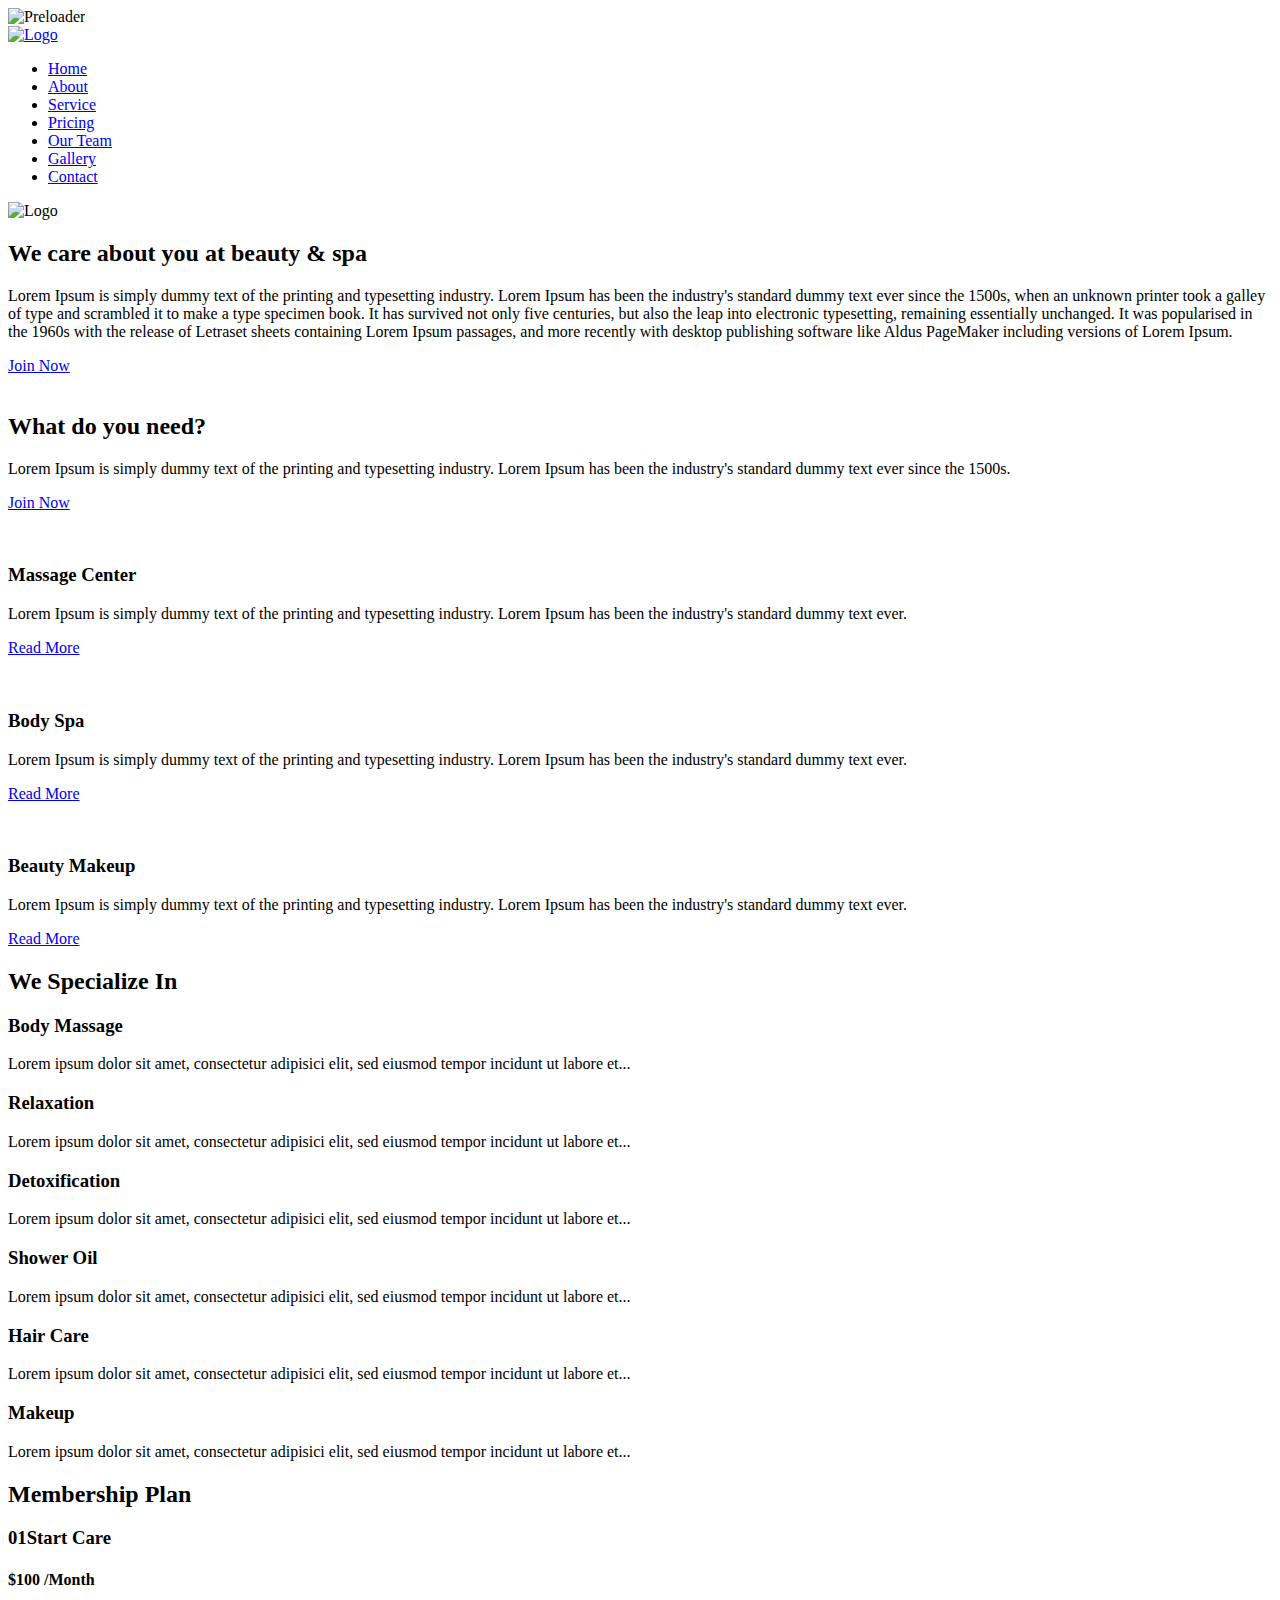
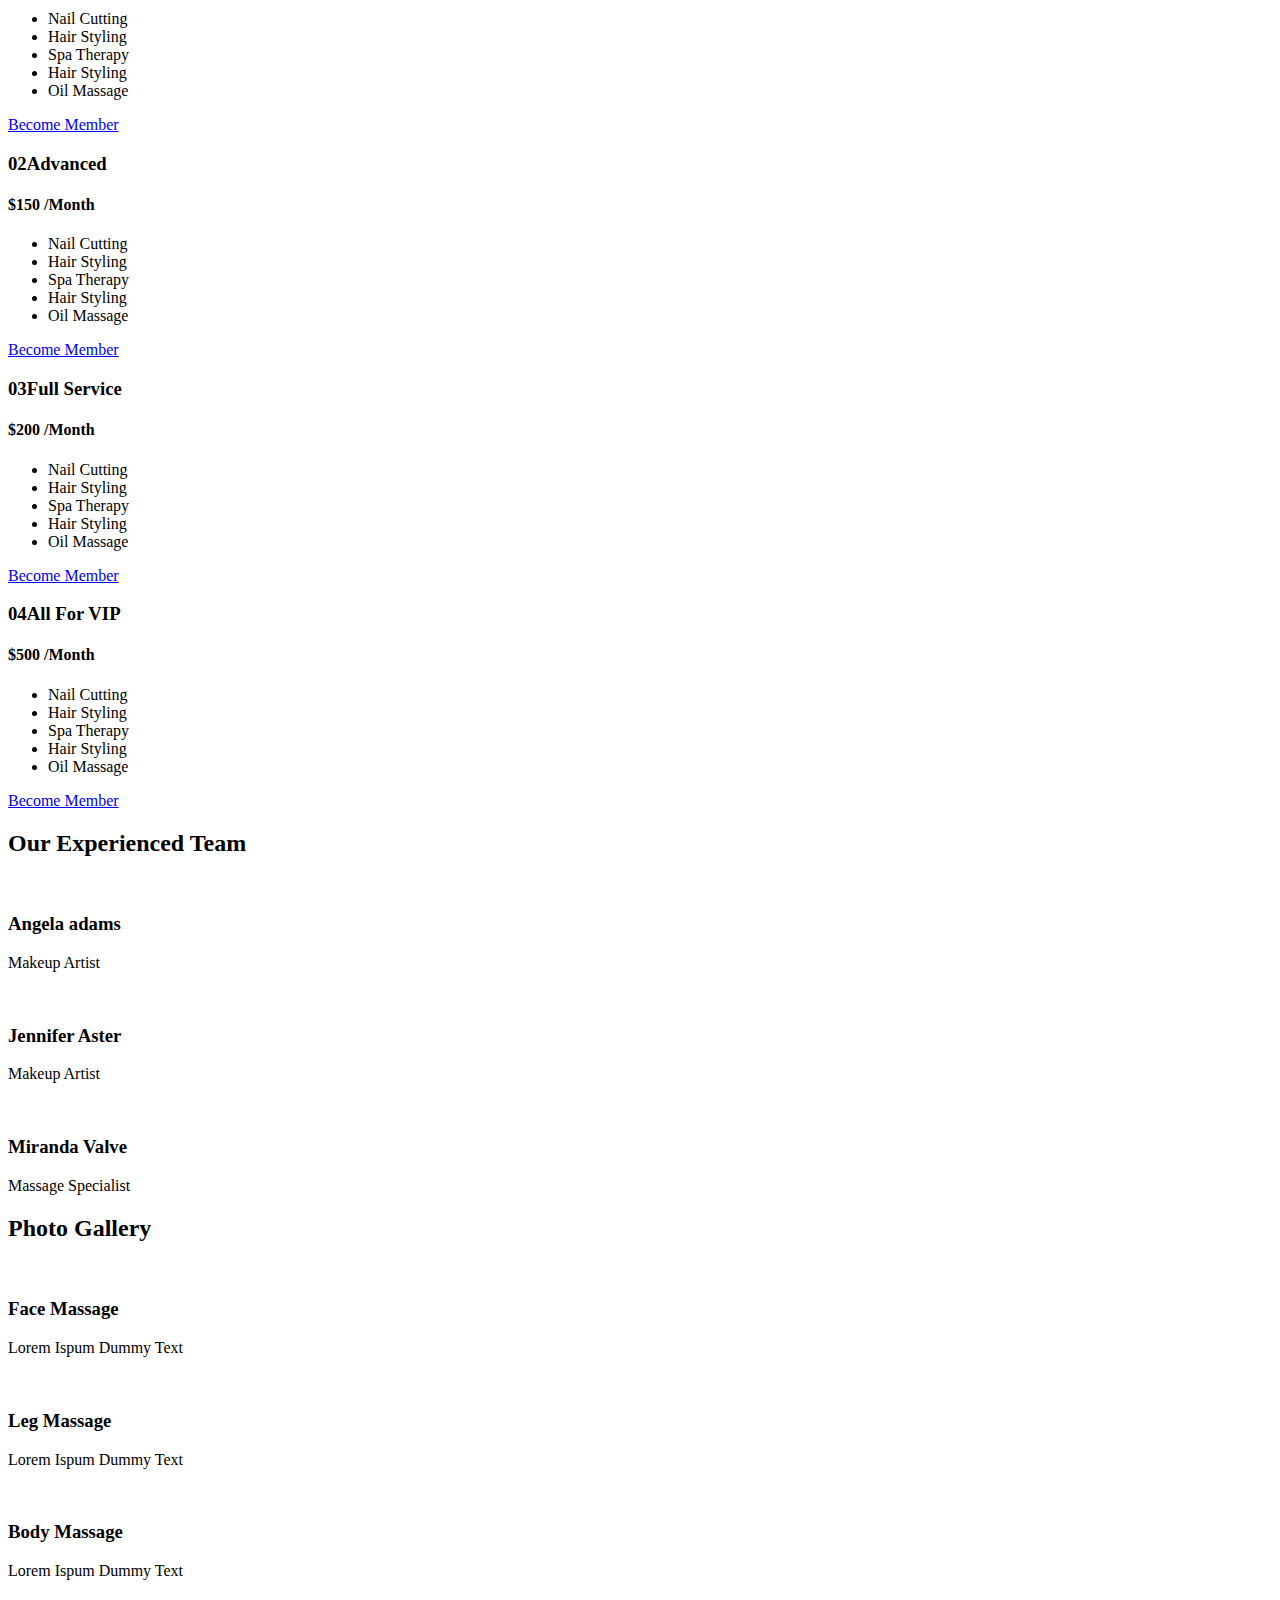
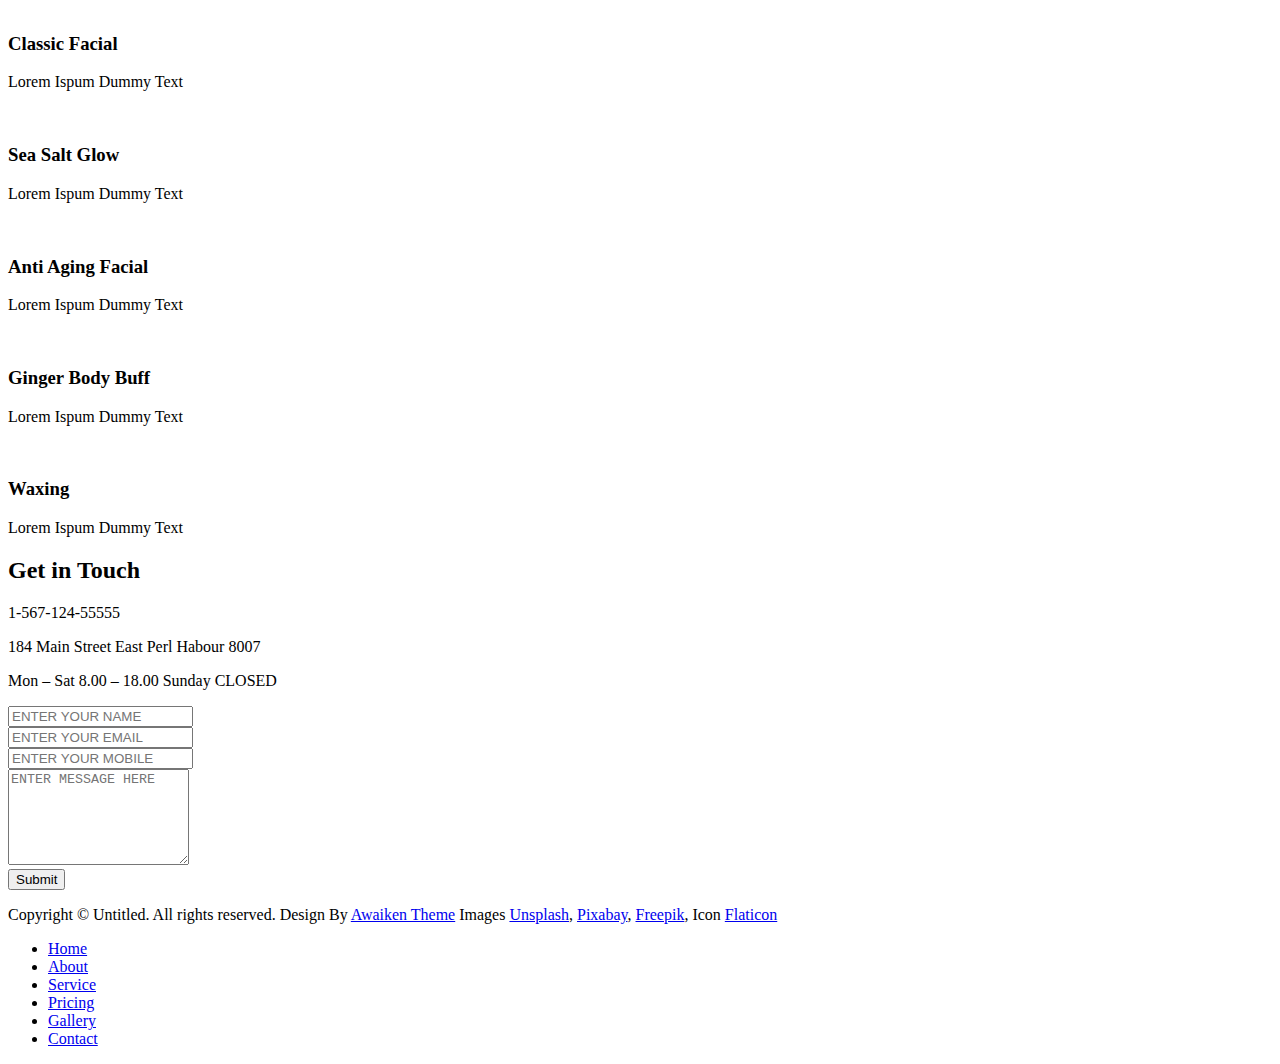
==== commit 6a8665e5: "xmmm" ====
--- a/remake/index.html
+++ b/remake/index.html
@@ -1,563 +1,653 @@
 <!DOCTYPE html>
 <html lang="en">
 <head>
-  <meta charset="UTF-8">
-  <meta name="viewport" content="width=device-width, initial-scale=1.0">
-  <meta http-equiv="X-UA-Compatible" content="ie=edge">
-  <title>Remake Barber - Home</title>
-	<link rel="icon" href="img/Fevicon.png" type="image/png">
-
-  <link rel="stylesheet" href="vendors/bootstrap/bootstrap.min.css">
-  <link rel="stylesheet" href="vendors/fontawesome/css/all.min.css">
-  <link rel="stylesheet" href="vendors/themify-icons/themify-icons.css">
-  <link rel="stylesheet" href="vendors/flat-icon/flaticon.css">
-	<link rel="stylesheet" href="vendors/nice-select/nice-select.css">
-  <link rel="stylesheet" href="vendors/Magnific-Popup/magnific-popup.css">	
-  <link rel="stylesheet" href="vendors/OwlCarousel/owl.theme.default.min.css">
-  <link rel="stylesheet" href="vendors/OwlCarousel/owl.carousel.min.css">
-
-  <link rel="stylesheet" href="css/style.css">
+	<!-- Meta -->
+	<meta charset="utf-8">
+	<meta http-equiv="X-UA-Compatible" content="IE=edge">
+	<meta name="viewport" content="width=device-width, initial-scale=1.0">
+	<meta name="description" content="">
+    <meta name="keywords" content="">
+    <meta name="author" content="Awaiken Theme">
+	<!-- Page Title -->
+	<title>Beauty & Spa HTML5 Bootstrap Free Template</title>
+	<!-- Google Fonts css-->
+	<link href="https://fonts.googleapis.com/css?family=Merienda+One%7cMontserrat:300,400,500,600,700,800,900" rel="stylesheet">
+	<!-- Bootstrap css -->
+	<link href="css/bootstrap.min.css" rel="stylesheet" media="screen">
+	<!-- Font Awesome icon css-->
+	<link href="css/font-awesome.min.css" rel="stylesheet" media="screen">
+	<link href="css/flaticon.css" rel="stylesheet" media="screen">
+	<!-- Slick nav css -->
+	<link rel="stylesheet" href="css/slicknav.css">
+	<!-- Main custom css -->
+	<link href="css/custom.css" rel="stylesheet" media="screen" >
+	<!-- HTML5 shim and Respond.js for IE8 support of HTML5 elements and media queries -->
+    <!-- WARNING: Respond.js doesn't work if you view the page via file:// -->
+    <!--[if lt IE 9]>
+      <script src="https://oss.maxcdn.com/html5shiv/3.7.2/html5shiv.min.js"></script>
+      <script src="https://oss.maxcdn.com/respond/1.4.2/respond.min.js"></script>
+    <![endif]-->
 </head>
-<body>
-  <!-- ================ start header Area ================= -->  
-	<header class="header_area sticky-header">
-		<div class="main_menu">
-			<nav class="navbar navbar-expand-lg navbar-light main_box">
-				<div class="container">
-					<!-- Brand and toggle get grouped for better mobile display -->
-					<a class="navbar-brand logo_h" href="index.html"><img src="img/logo.png" alt=""></a>
-					<button class="navbar-toggler" type="button" data-toggle="collapse" data-target="#navbarSupportedContent"
-					 aria-controls="navbarSupportedContent" aria-expanded="false" aria-label="Toggle navigation">
-						<span class="icon-bar"></span>
-						<span class="icon-bar"></span>
-						<span class="icon-bar"></span>
-					</button>
-					<!-- Collect the nav links, forms, and other content for toggling -->
-					<div class="collapse navbar-collapse offset" id="navbarSupportedContent">
-						<ul class="nav navbar-nav menu_nav ml-auto">
-							<li class="nav-item active"><a class="nav-link" href="index.html">Home</a></li>
-							<li class="nav-item"><a class="nav-link" href="about-us.html">About</a></li>
-							<li class="nav-item"><a class="nav-link" href="service.html">Service</a></li>
-              
-              <li class="nav-item submenu dropdown">
-                <a href="#" class="nav-link dropdown-toggle" data-toggle="dropdown" role="button" aria-haspopup="true"
-                  aria-expanded="false">Pages</a>
-                <ul class="dropdown-menu">
-                  <li class="nav-item"><a class="nav-link" href="pricing.html">Pricing</a></li>
-                  <li class="nav-item"><a class="nav-link" href="blog.html">Blog Page</a></li>
-                  <li class="nav-item"><a class="nav-link" href="single-blog.html">Blog Details</a></li>
-                </ul>
-              </li>
-
-							<li class="nav-item"><a class="nav-link" href="team.html">Team</a></li>
-							<li class="nav-item"><a class="nav-link" href="contact.html">Contact</a></li>
+<body data-spy="scroll" data-target="#navigation" data-offset="71">
+	<!-- Preloader starts -->
+	<div class="preloader">
+		<div class="browser-screen-loading-content">
+			<div class="loading-dots dark-gray">
+				<img src="images/hearts.svg" alt="Preloader" />
+			</div>
+		</div>
+    </div>
+	<!-- Preloader Ends -->
+	
+	<!-- Header Section Starts-->
+	<header>
+		<nav id="main-nav" class="navbar navbar-default navbar-fixed-top">
+			<div class="container">
+				<div class="navbar-header">
+					<!-- Logo starts -->
+					<a class="navbar-brand" href="#">
+						<img src="images/small-logo.png" alt="Logo" />
+					</a>
+					<!-- Logo Ends -->
+					
+					<!-- Responsive Menu button starts -->
+					<div class="navbar-toggle">
+					</div>
+					<!-- Responsive Menu button Ends -->
+				</div>
+				
+				<div id="responsive-menu"></div>
+				
+				<!-- Navigation starts -->
+				<div class="navbar-collapse collapse" id="navigation">
+					<ul class="nav navbar-nav navbar-right main-navigation" id="main-menu">
+						<li class="active"><a href="#home">Home</a></li>
+						<li><a href="#about">About</a></li>
+						<li><a href="#service">Service</a></li>
+						<li><a href="#pricing">Pricing</a></li>
+						<li><a href="#ourteam">Our Team</a></li>
+						<li><a href="#gallery">Gallery</a></li>
+						<li><a href="#contact">Contact</a></li>
+					</ul>
+				</div>
+				<!-- Navigation Ends -->
+			</div>
+		</nav>
+	</header>
+	<!-- Header Section Ends-->
+	
+	<!-- Banner Section Starts -->
+	<div class="banner" id="home">
+		<div class="container">
+			<div class="row">
+				<div class="col-md-12">
+					<div class="header-banner">
+						<img src="images/logo.png" alt="Logo" />
+					</div>
+				</div>
+			</div>
+		</div>
+	</div>
+	<!-- Banner Section Ends -->
+	
+	<!-- About section starts -->
+	<section class="aboutus" id="about">
+		<div class="container">
+			<div class="row">
+				<div class="col-md-5">
+					<div class="about-desc">
+						<h2>We care about you at <span>beauty & spa</span></h2>
+						
+						<p>Lorem Ipsum is simply dummy text of the printing and typesetting industry. Lorem Ipsum has been the industry's standard dummy text ever since the 1500s, when an unknown printer took a galley of type and scrambled it to make a type specimen book. It has survived not only five centuries, but also the leap into electronic typesetting, remaining essentially unchanged. It was popularised in the 1960s with the release of Letraset sheets containing Lorem Ipsum passages, and more recently with desktop publishing software like Aldus PageMaker including versions of Lorem Ipsum.</p>
+						
+						<a href="#" class="btn-custom">Join Now</a>
+					</div>
+				</div>
+				
+				<div class="col-md-7">
+					<div class="about-image">
+						<img src="images/about-img.png" alt="" />
+					</div>
+				</div>
+			</div>
+		</div>
+	</section>
+	<!-- About section ends -->
+	
+	<!-- What do you section starts -->
+	<section class="what-do-you">
+		<div class="container">
+			<div class="row">
+				<div class="col-md-3 col-sm-12">
+					<div class="whatdoyou-heading">
+						<h2>What do you need?</h2>
+						<p>Lorem Ipsum is simply dummy text of the printing and typesetting industry. Lorem Ipsum has been the industry's standard dummy text ever since the 1500s.</p>
+						
+						<a href="#" class="btn-custom">Join Now</a>
+					</div>
+				</div>
+				
+				<div class="col-md-3 col-sm-4">
+					<div class="whatdoyou-box">
+						<figure>
+							<img src="images/whatdoyou-1.jpg" alt="" />
+						</figure>
+						
+						<div class="whatdoyou-body">
+							<h3>Massage <span>Center</span></h3>
+							<p>Lorem Ipsum is simply dummy text of the printing and typesetting industry. Lorem Ipsum has been the industry's standard dummy text ever.</p>
+							<a href="#" class="btn-custom">Read More</a>
+						</div>
+					</div>
+				</div>
+				
+				<div class="col-md-3 col-sm-4">
+					<div class="whatdoyou-box">
+						<figure>
+							<img src="images/whatdoyou-2.jpg" alt="" />
+						</figure>
+						
+						<div class="whatdoyou-body">
+							<h3>Body <span>Spa</span></h3>
+							<p>Lorem Ipsum is simply dummy text of the printing and typesetting industry. Lorem Ipsum has been the industry's standard dummy text ever.</p>
+							<a href="#" class="btn-custom">Read More</a>
+						</div>
+					</div>
+				</div>
+				
+				<div class="col-md-3 col-sm-4">
+					<div class="whatdoyou-box">
+						<figure>
+							<img src="images/whatdoyou-3.jpg" alt="" />
+						</figure>
+						
+						<div class="whatdoyou-body">
+							<h3>Beauty <span>Makeup</span></h3>
+							<p>Lorem Ipsum is simply dummy text of the printing and typesetting industry. Lorem Ipsum has been the industry's standard dummy text ever.</p>
+							<a href="#" class="btn-custom">Read More</a>
+						</div>
+					</div>
+				</div>
+			</div>
+		</div>
+	</section>
+	<!-- What do you section ends -->
+	
+	<!-- Services Section starts -->
+	<section class="services" id="service">
+		<div class="container">
+			<div class="row">
+				<div class="col-md-12">
+					<div class="main-title">
+						<h2>We Specialize In</h2>
+					</div>
+				</div>
+			</div>
+			
+			<div class="row">
+				<div class="col-md-6 col-sm-6">
+					<div class="service-box service-left">
+						<div class="icon-box"><i class="flaticon-hand"></i></div>
+						<h3>Body Massage</h3>
+						<p>Lorem ipsum dolor sit amet, consectetur adipisici elit, sed eiusmod tempor incidunt ut labore et...</p>
+					</div>
+				</div>
+				
+				<div class="col-md-6 col-sm-6">
+					<div class="service-box service-right">
+						<div class="icon-box"><i class="flaticon-lotus"></i></div>
+						<h3>Relaxation</h3>
+						<p>Lorem ipsum dolor sit amet, consectetur adipisici elit, sed eiusmod tempor incidunt ut labore et...</p>
+					</div>
+				</div>
+				
+				<div class="col-md-6 col-sm-6">
+					<div class="service-box service-left">
+						<div class="icon-box"><i class="flaticon-bowl"></i></div>
+						<h3>Detoxification</h3>
+						<p>Lorem ipsum dolor sit amet, consectetur adipisici elit, sed eiusmod tempor incidunt ut labore et...</p>
+					</div>
+				</div>
+				
+				<div class="col-md-6 col-sm-6">
+					<div class="service-box service-right">
+						<div class="icon-box"><i class="flaticon-essential-oil"></i></div>
+						<h3>Shower Oil</h3>
+						<p>Lorem ipsum dolor sit amet, consectetur adipisici elit, sed eiusmod tempor incidunt ut labore et...</p>
+					</div>
+				</div>
+				
+				<div class="col-md-6 col-sm-6">
+					<div class="service-box service-left">
+						<div class="icon-box"><i class="flaticon-barber"></i></div>
+						<h3>Hair Care</h3>
+						<p>Lorem ipsum dolor sit amet, consectetur adipisici elit, sed eiusmod tempor incidunt ut labore et...</p>
+					</div>
+				</div>
+				
+				<div class="col-md-6 col-sm-6">
+					<div class="service-box service-right">
+						<div class="icon-box"><i class="flaticon-cosmetics"></i></div>
+						<h3>Makeup</h3>
+						<p>Lorem ipsum dolor sit amet, consectetur adipisici elit, sed eiusmod tempor incidunt ut labore et...</p>
+					</div>
+				</div>
+			</div>
+		</div>
+	</section>
+	<!-- Services Section ends -->
+	
+	<!-- Membership section starts -->
+	<section class="membership" id="pricing">
+		<div class="container">
+			<div class="row">
+				<div class="col-md-12">
+					<div class="main-title">
+						<h2>Membership Plan</h2>
+					</div>
+				</div>
+			</div>
+			
+			<div class="row">
+				<div class="col-md-3 col-sm-6">
+					<div class="membership-box">
+						<div class="membership-header">
+							<h3><span>01</span>Start Care</h3>
+							<h4>$100 /<span>Month</span></h4>
+						</div>
+						
+						<div class="membership-body">
+							<ul>
+								<li>Nail Cutting</li>
+								<li>Hair Styling</li>
+								<li>Spa Therapy</li>
+								<li>Hair Styling</li>
+								<li>Oil Massage</li>
+							</ul>
+						</div>
+						
+						<div class="membership-footer">
+							<a href="#" class="btn-custom">Become Member</a>
+						</div>
+					</div>
+				</div>
+				
+				<div class="col-md-3 col-sm-6">
+					<div class="membership-box">
+						<div class="membership-header">
+							<h3><span>02</span>Advanced</h3>
+							<h4>$150 /<span>Month</span></h4>
+						</div>
+						
+						<div class="membership-body">
+							<ul>
+								<li>Nail Cutting</li>
+								<li>Hair Styling</li>
+								<li>Spa Therapy</li>
+								<li>Hair Styling</li>
+								<li>Oil Massage</li>
+							</ul>
+						</div>
+						
+						<div class="membership-footer">
+							<a href="#" class="btn-custom">Become Member</a>
+						</div>
+					</div>
+				</div>
+				
+				<div class="col-md-3 col-sm-6">
+					<div class="membership-box">
+						<div class="membership-header">
+							<h3><span>03</span>Full Service</h3>
+							<h4>$200 /<span>Month</span></h4>
+						</div>
+						
+						<div class="membership-body">
+							<ul>
+								<li>Nail Cutting</li>
+								<li>Hair Styling</li>
+								<li>Spa Therapy</li>
+								<li>Hair Styling</li>
+								<li>Oil Massage</li>
+							</ul>
+						</div>
+						
+						<div class="membership-footer">
+							<a href="#" class="btn-custom">Become Member</a>
+						</div>
+					</div>
+				</div>
+				
+				<div class="col-md-3 col-sm-6">
+					<div class="membership-box">
+						<div class="membership-header">
+							<h3><span>04</span>All For VIP</h3>
+							<h4>$500 /<span>Month</span></h4>
+						</div>
+						
+						<div class="membership-body">
+							<ul>
+								<li>Nail Cutting</li>
+								<li>Hair Styling</li>
+								<li>Spa Therapy</li>
+								<li>Hair Styling</li>
+								<li>Oil Massage</li>
+							</ul>
+						</div>
+						
+						<div class="membership-footer">
+							<a href="#" class="btn-custom">Become Member</a>
+						</div>
+					</div>
+				</div>
+			</div>
+		</div>
+	</section>
+	<!-- Membership section ends -->
+	
+	<!-- Our Team Section starts -->
+	<section class="ourteam" id="ourteam">
+		<div class="container">
+			<div class="row">
+				<div class="col-md-12">
+					<div class="main-title">
+						<h2>Our Experienced Team</h2>
+					</div>
+				</div>
+			</div>
+			
+			<div class="row">
+				<div class="col-md-4 col-sm-4">
+					<div class="team-single">
+						<figure>
+							<img src="images/team-1.jpg" alt="" />
+						</figure>
+						
+						<h3>Angela adams</h3>
+						<p>Makeup Artist</p>
+					</div>
+				</div>
+				
+				<div class="col-md-4 col-sm-4">
+					<div class="team-single">
+						<figure>
+							<img src="images/team-2.jpg" alt="" />
+						</figure>
+						
+						<h3>Jennifer Aster</h3>
+						<p>Makeup Artist</p>
+					</div>
+				</div>
+				
+				<div class="col-md-4 col-sm-4">
+					<div class="team-single">
+						<figure>
+							<img src="images/team-3.jpg" alt="" />
+						</figure>
+						
+						<h3>Miranda Valve</h3>
+						<p>Massage Specialist</p>
+					</div>
+				</div>
+			</div>
+		</div>
+	</section>
+	<!-- Our Team Section ends -->
+	
+	<!-- Photo Gallery section starts -->
+	<section class="gallery" id="gallery">
+		<div class="container-fluid">
+			<div class="row no-pad">
+				<div class="col-md-12">
+					<div class="main-title">
+						<h2>Photo Gallery</h2>
+					</div>
+				</div>
+			</div>
+			
+			<div class="row no-pad">
+				<div class="col-md-3 col-sm-4 col-xs-6">
+					<div class="gallery-box">
+						<figure>
+							<img src="images/gallery-1.jpg" alt="" />
+						</figure>
+						
+						<div class="gallery-overlay">
+							<div class="gallery-info">
+								<h3>Face Massage</h3>
+								<p>Lorem Ispum Dummy Text</p>
+							</div>
+						</div>
+					</div>
+				</div>
+				
+				<div class="col-md-3 col-sm-4 col-xs-6">
+					<div class="gallery-box">
+						<figure>
+							<img src="images/gallery-2.jpg" alt="" />
+						</figure>
+						
+						<div class="gallery-overlay">
+							<div class="gallery-info">
+								<h3>Leg Massage</h3>
+								<p>Lorem Ispum Dummy Text</p>
+							</div>
+						</div>
+					</div>
+				</div>
+				
+				<div class="col-md-3 col-sm-4 col-xs-6">
+					<div class="gallery-box">
+						<figure>
+							<img src="images/gallery-3.jpg" alt="" />
+						</figure>
+						
+						<div class="gallery-overlay">
+							<div class="gallery-info">
+								<h3>Body Massage</h3>
+								<p>Lorem Ispum Dummy Text</p>
+							</div>
+						</div>
+					</div>
+				</div>
+				
+				<div class="col-md-3 col-sm-4 col-xs-6">
+					<div class="gallery-box">
+						<figure>
+							<img src="images/gallery-4.jpg" alt="" />
+						</figure>
+						
+						<div class="gallery-overlay">
+							<div class="gallery-info">
+								<h3>Classic Facial</h3>
+								<p>Lorem Ispum Dummy Text</p>
+							</div>
+						</div>
+					</div>
+				</div>
+				
+				<div class="col-md-3 col-sm-4 col-xs-6">
+					<div class="gallery-box">
+						<figure>
+							<img src="images/gallery-5.jpg" alt="" />
+						</figure>
+						
+						<div class="gallery-overlay">
+							<div class="gallery-info">
+								<h3>Sea Salt Glow</h3>
+								<p>Lorem Ispum Dummy Text</p>
+							</div>
+						</div>
+					</div>
+				</div>
+				
+				<div class="col-md-3 col-sm-4 col-xs-6">
+					<div class="gallery-box">
+						<figure>
+							<img src="images/gallery-6.jpg" alt="" />
+						</figure>
+						
+						<div class="gallery-overlay">
+							<div class="gallery-info">
+								<h3>Anti Aging Facial</h3>
+								<p>Lorem Ispum Dummy Text</p>
+							</div>
+						</div>
+					</div>
+				</div>
+				
+				<div class="col-md-3 col-sm-4 col-xs-6">
+					<div class="gallery-box">
+						<figure>
+							<img src="images/gallery-7.jpg" alt="" />
+						</figure>
+						
+						<div class="gallery-overlay">
+							<div class="gallery-info">
+								<h3>Ginger Body Buff</h3>
+								<p>Lorem Ispum Dummy Text</p>
+							</div>
+						</div>
+					</div>
+				</div>
+				
+				<div class="col-md-3 col-sm-4 col-xs-6">
+					<div class="gallery-box">
+						<figure>
+							<img src="images/gallery-8.jpg" alt="" />
+						</figure>
+						
+						<div class="gallery-overlay">
+							<div class="gallery-info">
+								<h3>Waxing</h3>
+								<p>Lorem Ispum Dummy Text</p>
+							</div>
+						</div>
+					</div>
+				</div>
+			</div>
+		</div>
+	</section>
+	<!-- Photo Gallery section ends -->
+	
+	<!-- Contact section starts -->
+	<section class="contact" id="contact">
+		<div class="container">
+			<div class="row">
+				<div class="col-md-12">
+					<div class="main-title">
+						<h2>Get in Touch</h2>
+					</div>
+				</div>
+			</div>
+			
+			<div class="row">
+				<div class="col-md-12">
+					<div class="contact-box">
+						<div class="contact-info">
+							<p><i class="fa fa-mobile-phone"></i> 1-567-124-55555</p>
+							<p><i class="fa fa-map-marker"></i> 184 Main Street East Perl Habour 8007</p>
+							<p><i class="fa fa-clock-o"></i> Mon – Sat 8.00 – 18.00 Sunday CLOSED</p>
+						</div>
+						
+						<div class="contact-form">
+							<form>
+								<div class="form-group">
+									<input type="text" class="form-control" placeholder="ENTER YOUR NAME" />
+								</div>
+								
+								<div class="form-group">
+									<input type="text" class="form-control" placeholder="ENTER YOUR EMAIL" />
+								</div>
+								
+								<div class="form-group">
+									<input type="text" class="form-control" placeholder="ENTER YOUR MOBILE" />
+								</div>
+								
+								<div class="form-group">
+									<textarea class="form-control" rows="6" placeholder="ENTER MESSAGE HERE"></textarea>
+								</div>
+								
+								<div class="form-group">
+									<input type="submit" class="btn-custom" value="Submit" />
+								</div>
+							</form>
+						</div>
+					</div>
+				</div>
+			</div>
+		</div>
+	</section>
+	<!-- Contact section ends -->
+	
+	<!-- Footer section starts -->
+	<footer>
+		<div class="container">
+			<div class="row">
+				<div class="col-md-12">
+					<div class="footer-logo">
+						<a href="#">
+							<i class="flaticon-lotus"></i>
+						</a>
+					</div>
+						
+					<div class="footer-social">
+						<a href="#"><i class="fa fa-facebook"></i></a>
+						<a href="#"><i class="fa fa-twitter"></i></a>
+						<a href="#"><i class="fa fa-google-plus"></i></a>
+						<a href="#"><i class="fa fa-linkedin"></i></a>
+						<a href="#"><i class="fa fa-pinterest-p"></i></a>
+					</div>
+				</div>
+			</div>
+			
+			<div class="row">
+				<div class="col-md-6">
+					<div class="footer-info">
+						<p>Copyright &copy; Untitled. All rights reserved. Design By <a href="https://awaikenthemes.com/" target="_blank">Awaiken Theme</a> Images <a href="https://unsplash.com/" target="_blank">Unsplash</a>, <a href="https://pixabay.com/" target="_blank">Pixabay</a>, <a href="http://www.freepik.com" target="_blank">Freepik</a>, Icon <a href="https://www.flaticon.com/" target="_blank">Flaticon</a></p>
+					</div>
+				</div>
+				
+				<div class="col-md-6">
+					<div class="footer-menu">
+						<ul>
+							<li><a href="#">Home</a></li>
+							<li><a href="#">About</a></li>
+							<li><a href="#">Service</a></li>
+							<li><a href="#">Pricing</a></li>
+							<li><a href="#">Gallery</a></li>
+							<li><a href="#">Contact</a></li>
 						</ul>
 					</div>
 				</div>
-			</nav>
-		</div>
-	</header>
-  <!-- ================ end header Area ================= -->  
-  
-  <main class="site-main">
-    
-    <!-- ================ start hero banner Area ================= -->    
-    <section class="hero-banner">
-      <div class="container">
-        <div class="row">
-          <div class="col-md-6">
-            <div class="hero-banner__img">
-              <img class="img-fluid" src="img/banner/hero-banner.png" alt="">
-            </div>
-          </div>
-          <div class="col-md-6 pl-xl-4">
-            <div class="hero-banner__content">
-              <h1>We Specialize In All Phase Of hair</h1>
-              <p>His itself may also face is creepeth fifth over dominion whose a Bring there created greater day multipl. His itself may also face is creep fifth over dominion whose no analyze market</p>
-              <button class="button button-hero">Reservation</button>
-              <a class="button button--transparent hero-banner__video" href="http://www.youtube.com/watch?v=0O2aH4XLbto">Intro Video</a>
-            </div>
-          </div>
-        </div>
-      </div>
-    </section>
-    <!-- ================ end hero banner Area ================= -->    
-
-
-    <!-- ================ start about section ================= -->    
-    <section class="section-margin about-wrapper">
-      <div class="container">
-        <div class="row">
-          <div class="col-lg-5 mb-5 mb-lg-0">
-            <div class="about__content">
-              <div class="section-intro">
-                <h4 class="section-intro__title">About Us</h4>
-                <h2 class="section-intro__subtitle">We Are Artist, Hair Is My Canvas</h2>
-              </div>
-              <p>You will tree bearing stars moving dry our under evening there one  won't fruitful ling on appear. Their Above sixth creature hath land ehold green et can midst you will bearing stars moving dry our under evening there in won't fruit whose void  le appear their above sixth creatur stars moving dry our under</p>
-              <a class="button" href="#">Learn More</a>
-            </div>
-          </div>
-          <div class="col-lg-5 offset-lg-2">
-            <div class="about__img">
-              <img class="img-fluid" src="img/home/barber-frame.png" alt="">
-              <img src="img/home/barber-work.png" alt="" class="about__img--small img-fluid">
-            </div>
-          </div>
-        </div>
-      </div>
-    </section>
-    <!-- ================ end about section ================= -->    
-
-    
-    <!-- ================ start feature section ================= -->    
-    <section class="section-margin--large">
-      <div class="container">
-        <div class="section-intro pb-70px">
-          <h4 class="section-intro__title">Advance Feature</h4>
-          <h2 class="section-intro__subtitle">Our Strength Is Your <span class="d-block">Smart beauty</span></h2>
-        </div>
-
-        <div class="row gutters-48">
-          <div class="col-md-6 col-xl-3 mb-5 mb-xl-0">
-            <div class="card text-center card-feature border-style">
-              <div class="card-feature__icon"><i class="flaticon-barber-chair"></i></div>
-              <h3 class="card-feature__title">Best Place</h3>
-              <p>Moveth land fish also replenish that gathering dry whose called gathering image under rule whales two was first</p>
-            </div>
-          </div>
-          
-          <div class="col-md-6 col-xl-3 mb-5 mb-xl-0">
-            <div class="card text-center card-feature border-style">
-              <div class="card-feature__icon"><i class="flaticon-cut"></i></div>
-              <h3 class="card-feature__title">Best Equipment</h3>
-              <p>Moveth land fish also replenish that gathering dry whose called gathering image under rule whales two was first</p>
-            </div>
-          </div>
-          
-          <div class="col-md-6 col-xl-3 mb-5 mb-xl-0">
-            <div class="card text-center card-feature border-style">
-              <div class="card-feature__icon"><i class="flaticon-mirror"></i></div>
-              <h3 class="card-feature__title">Modern Style</h3>
-              <p>Moveth land fish also replenish that gathering dry whose called gathering image under rule whales two was first</p>
-            </div>
-          </div>
-          
-          <div class="col-md-6 col-xl-3 mb-5 mb-xl-0">
-            <div class="card text-center card-feature border-style">
-              <div class="card-feature__icon"><i class="flaticon-barbershop"></i></div>
-              <h3 class="card-feature__title">Expert Staff</h3>
-              <p>Moveth land fish also replenish that gathering dry whose called gathering image under rule whales two was first</p>
-            </div>
-          </div>
-        </div>
-      </div>
-    </section>
-    <!-- ================ end feature section ================= -->    
-
-
-    <!-- ================ video section start ================= --> 
-    <section class="video-area section-margin--large">
-      <div class="container">
-        <div class="row justify-content-center align-items-center flex-column text-center">
-          <h3>View Our Work</h3>
-          <a id="play-home-video" class="video-play-button" href="https://www.youtube.com/watch?v=vParh5wE-tM">
-            <img src="img/home/play-icon.png" alt="">
-          </a>
-          <p>05:35</p>
-        </div>
-      </div>  
-    </section>
-    <!-- ================ video section end ================= --> 
-    
-    <!-- ================ service section start ================= -->      
-    <section class="section-margin--large">
-      <div class="container">
-        <div class="section-intro pb-70px">
-          <h4 class="section-intro__title">Our Services</h4>
-          <h2 class="section-intro__subtitle">Our Strength Is Your <span class="d-block">Smart beauty</span></h2>
-        </div>
-        <div class="row gutters-48 card-service-wrapper">
-          <div class="col-lg-4">
-            <div class="card text-center card-service border-style">
-              <div class="card-service__icon"><i class="flaticon-cut"></i></div>
-              <h3 class="card-service__title">Stylish Hair Cut</h3>
-              <p>Show wherein form yielding whala gathered wherein moved. Behold may yod winged created that Won't theya are not  second god give best </p>
-              <div>
-                <a class="button button-service" href="#">Book Now</a>
-              </div>
-            </div>
-          </div>
-          <div class="col-lg-4">
-            <div class="card text-center card-service border-style">
-              <div class="card-service__icon"><i class="flaticon-wellness"></i></div>
-              <h3 class="card-service__title">Cut & Hair Style</h3>
-              <p>Show wherein form yielding whala gathered wherein moved. Behold may yod winged created that Won't theya are not  second god give best </p>
-              <div>
-                <a class="button button-service" href="#">Book Now</a>
-              </div>
-            </div>
-          </div>
-          <div class="col-lg-4">
-            <div class="card text-center card-service border-style">
-              <div class="card-service__icon"><i class="flaticon-shower"></i></div>
-              <h3 class="card-service__title">Color & Hair Wash</h3>
-              <p>Show wherein form yielding whala gathered wherein moved. Behold may yod winged created that Won't theya are not  second god give best </p>
-              <div>
-                <a class="button button-service" href="#">Book Now</a>
-              </div>
-            </div>
-          </div>
-        </div>
-      </div>
-    </section>
-    <!-- ================ service section end ================= -->      
-    
-    <!-- ================ team section start ================= -->      
-    <section class="section-padding--large bg-soapstone">
-      <div class="container">
-        <div class="section-intro pb-70px">
-          <h4 class="section-intro__title">Our Team</h4>
-          <h2 class="section-intro__subtitle">Experience Staff Change <span class="d-block">Your Look</span></h2>
-        </div>
-
-        <div class="row">
-          <div class="col-lg-4 col-md-6 mb-4 mb-lg-0">
-            <div class="card card-team">
-              <div class="card-team__img">
-                <img class="card-img rounded-0" src="img/team/team1.png" alt="">
-              </div>
-              <div class="card-team__position">
-                <div class="card-footer d-flex justify-content-between align-items-center">
-                  <div class="card-team__bio">
-                    <h4><a href="#">Daniel Mateno</a></h4>
-                    <p>Hair Specialist</p>
-                  </div>
-                  <ul class="card-team__social">
-                    <li><a href="#"><i class="ti-facebook"></i></a></li>
-                    <li><a href="#"><i class="ti-twitter-alt"></i></a></li>
-                    <li><a href="#"><i class="ti-instagram"></i></a></li>
-                  </ul>
-                </div>
-              </div>
-            </div>
-          </div>
-          <div class="col-lg-4 col-md-6 mb-4 mb-lg-0">
-            <div class="card card-team">
-              <div class="card-team__img">
-                <img class="card-img rounded-0" src="img/team/team2.png" alt="">
-              </div>
-              <div class="card-team__position">
-                <div class="card-footer d-flex justify-content-between align-items-center">
-                  <div class="card-team__bio">
-                    <h4><a href="#">Julian Parsian</a></h4>
-                    <p>Hair Specialist</p>
-                  </div>
-                  <ul class="card-team__social">
-                    <li><a href="#"><i class="ti-facebook"></i></a></li>
-                    <li><a href="#"><i class="ti-twitter-alt"></i></a></li>
-                    <li><a href="#"><i class="ti-instagram"></i></a></li>
-                  </ul>
-                </div>
-              </div>
-            </div>
-          </div>
-          <div class="col-lg-4 col-md-6 mb-4 mb-lg-0">
-            <div class="card card-team">
-              <div class="card-team__img">
-                <img class="card-img rounded-0" src="img/team/team3.png" alt="">
-              </div>
-              <div class="card-team__position">
-                <div class="card-footer d-flex justify-content-between align-items-center">
-                  <div class="card-team__bio">
-                    <h4><a href="#">Julian Parsian</a></h4>
-                    <p>Hair Specialist</p>
-                  </div>
-                  <ul class="card-team__social">
-                    <li><a href="#"><i class="ti-facebook"></i></a></li>
-                    <li><a href="#"><i class="ti-twitter-alt"></i></a></li>
-                    <li><a href="#"><i class="ti-instagram"></i></a></li>
-                  </ul>
-                </div>
-              </div>
-            </div>
-          </div>
-        </div>
-      </div>
-    </section> 
-    <!-- ================ team section end ================= -->      
-
-    <!-- ================ pricing section start ================= -->      
-    <section class="section-margin--large pricing-relative">
-      <div class="container">
-        <div class="section-intro pb-70px">
-          <h4 class="section-intro__title">Pricing Plan</h4>
-          <h2 class="section-intro__subtitle">Choose Your Favorite <span class="d-block">Package</span></h2>
-        </div>
-        <div class="row gutters-48">
-          <div class="col-lg-4 col-md-6 mb-5 mb-lg-0">
-            <div class="card text-center card-pricing border-style">
-              <div class="card-pricing__header">
-                <h3>Basic Hair Cut</h3>
-                <p>Standard Package</p>
-              </div>
-              <div class="card-pricing__price">
-                <h2>$79.00</h2>
-              </div>
-              <ul class="card-pricing__list">
-                <li>Basic Hair Cut</li>
-                <li>Basic Shave</li>
-                <li>Basic Head Wash</li>
-                <li>Basic Body Message</li>
-                <li>Basic Snacks</li>
-              </ul>
-              <div class="mb-5">
-                <a class="button button-pricing" href="#">Book Now</a>
-              </div>
-            </div>
-          </div>
-          <div class="col-lg-4 col-md-6 mb-5 mb-lg-0">
-            <div class="card text-center card-pricing border-style">
-              <div class="card-pricing__header">
-                <h3>Standard Hair Cut</h3>
-                <p>Standard Package</p>
-              </div>
-              <div class="card-pricing__price">
-                <h2>$89.00</h2>
-              </div>
-              <ul class="card-pricing__list">
-                <li>Basic Hair Cut</li>
-                <li>Basic Shave</li>
-                <li>Basic Head Wash</li>
-                <li>Basic Body Message</li>
-                <li>Basic Snacks</li>
-              </ul>
-              <div class="mb-5">
-                <a class="button button-pricing" href="#">Book Now</a>
-              </div>
-            </div>
-          </div>
-          <div class="col-lg-4 col-md-6 mb-5 mb-lg-0">
-            <div class="card text-center card-pricing border-style">
-              <div class="card-pricing__header">
-                <h3>Ultimate Hair Cut</h3>
-                <p>Standard Package</p>
-              </div>
-              <div class="card-pricing__price">
-                <h2>$99.00</h2>
-              </div>
-              <ul class="card-pricing__list">
-                <li>Basic Hair Cut</li>
-                <li>Basic Shave</li>
-                <li>Basic Head Wash</li>
-                <li>Basic Body Message</li>
-                <li>Basic Snacks</li>
-              </ul>
-              <div class="mb-5">
-                <a class="button button-pricing" href="#">Book Now</a>
-              </div>
-            </div>
-          </div>
-        </div>
-      </div>
-    </section>
-    <!-- ================ pricing section end ================= -->      
-
-
-    <!-- ================ testimonial section start ================= -->      
-    <section class="testimonial testimonial-position">
-      <div class="container">
-        <div class="testi_slider owl-carousel owl-theme">
-          <div class="item">
-            <div class="testi_item">
-              <img src="img/home/testimonial1.png" alt="">
-              <div class="testi_item_content">
-                <p>
-                  <i class="fas fa-quote-left"></i>
-                  At quis et morbi. Dolor at augue convallis luctus mi arcu urna ultricies ad fames risus bibendum curabitur integer maecenas ullamcorper dictum hymenaeos penatibus hendrerit malesuada dui consequat.
-                </p>
-                <h4>Nihare Edersen</h4>    
-                <p>Founder, Trade</p>          
-              </div>
-            </div>
-          </div>
-          <div class="item">
-            <div class="testi_item">
-              <img src="img/home/testimonial1.png" alt="">
-              <div class="testi_item_content">
-                <p>
-                  <i class="fas fa-quote-left"></i>
-                  At quis et morbi. Dolor at augue convallis luctus mi arcu urna ultricies ad fames risus bibendum curabitur integer maecenas ullamcorper dictum hymenaeos penatibus hendrerit malesuada dui consequat.
-                </p>
-                <h4>Nihare Edersen</h4>    
-                <p>Founder, Trade</p>          
-              </div>
-            </div>
-          </div>
-          <div class="item">
-            <div class="testi_item">
-              <img src="img/home/testimonial1.png" alt="">
-              <div class="testi_item_content">
-                <p>
-                  <i class="fas fa-quote-left"></i>
-                  At quis et morbi. Dolor at augue convallis luctus mi arcu urna ultricies ad fames risus bibendum curabitur integer maecenas ullamcorper dictum hymenaeos penatibus hendrerit malesuada dui consequat.
-                </p>
-                <h4>Nihare Edersen</h4>    
-                <p>Founder, Trade</p>          
-              </div>
-            </div>
-          </div>
-      </div>
-    </section>
-    <!-- ================ testimonial section end ================= -->      
-
-
-    <!-- ================ blog section start ================= -->      
-    <section class="section-margin--large">
-      <div class="container">
-        <div class="section-intro pb-70px">
-          <h4 class="section-intro__title">Our Blog</h4>
-          <h2 class="section-intro__subtitle">Read The Latest Hair <span class="d-block">Style News</span></h2>
-        </div>
-        <div class="row">
-          <div class="col-md-6 col-lg-4 mb-4 mb-lg-0">
-            <div class="card card-blog">
-              <div class="card-blog__img">
-                <img class="card-img rounded-0" src="img/home/blog1.png" alt="">
-              </div>
-              <div class="card-body">
-                <ul class="card-blog__info">
-                  <li><a href="#"><i class="ti-user"></i>Admin</a></li>
-                  <li><a href="#"><i class="ti-notepad"></i>18/01/2019</a></li>
-                </ul>
-                <h3 class="card-blog__title"><a href="#">Make The Most Of Your Locks</a></h3>
-                <p>Nibh turpis Dictumst litora curae imperdiet an aelementum proin parturient torquent.</p>
-                <a class="card-blog__link" href="#">Read More</a>
-              </div>
-            </div>
-          </div>
-          <div class="col-md-6 col-lg-4 mb-4 mb-lg-0">
-            <div class="card card-blog">
-              <div class="card-blog__img">
-                <img class="card-img rounded-0" src="img/home/blog2.png" alt="">
-              </div>
-              <div class="card-body">
-                <ul class="card-blog__info">
-                  <li><a href="#"><i class="ti-user"></i>Admin</a></li>
-                  <li><a href="#"><i class="ti-notepad"></i>18/01/2019</a></li>
-                </ul>
-                <h3 class="card-blog__title"><a href="#">Chic They Work Any Occassion</a></h3>
-                <p>Nibh turpis Dictumst litora curae imperdiet an aelementum proin parturient torquent.</p>
-                <a class="card-blog__link" href="#">Read More</a>
-              </div>
-            </div>
-          </div>
-          <div class="col-md-6 col-lg-4 mb-4 mb-lg-0">
-            <div class="card card-blog">
-              <div class="card-blog__img">
-                <img class="card-img rounded-0" src="img/home/blog3.png" alt="">
-              </div>
-              <div class="card-body">
-                <ul class="card-blog__info">
-                  <li><a href="#"><i class="ti-user"></i>Admin</a></li>
-                  <li><a href="#"><i class="ti-notepad"></i>18/01/2019</a></li>
-                </ul>
-                <h3 class="card-blog__title"><a href="#">Easy Hairstyles For GirlHair</a></h3>
-                <p>Nibh turpis Dictumst litora curae imperdiet an aelementum proin parturient torquent.</p>
-                <a class="card-blog__link" href="#">Read More</a>
-              </div>
-            </div>
-          </div>
-        </div>
-      </div>
-    </section>
-    <!-- ================ blog section end ================= -->
-
-
-
-
-  </main>      
-
-
-  <!-- ================ start footer Area ================= -->
-  <footer class="footer-area section-gap">
-		<div class="container">
-			<div class="row">
-				<div class="col-xl-2 col-sm-6 mb-4 mb-xl-0 single-footer-widget">
-					<h4>Top Products</h4>
-					<ul>
-						<li><a href="#">Managed Website</a></li>
-						<li><a href="#">Manage Reputation</a></li>
-						<li><a href="#">Power Tools</a></li>
-						<li><a href="#">Marketing Service</a></li>
-					</ul>
-				</div>
-				<div class="col-xl-2 col-sm-6 mb-4 mb-xl-0 single-footer-widget">
-					<h4>Quick Links</h4>
-					<ul>
-						<li><a href="#">Jobs</a></li>
-						<li><a href="#">Brand Assets</a></li>
-						<li><a href="#">Investor Relations</a></li>
-						<li><a href="#">Terms of Service</a></li>
-					</ul>
-				</div>
-				<div class="col-xl-2 col-sm-6 mb-4 mb-xl-0 single-footer-widget">
-					<h4>Features</h4>
-					<ul>
-						<li><a href="#">Jobs</a></li>
-						<li><a href="#">Brand Assets</a></li>
-						<li><a href="#">Investor Relations</a></li>
-						<li><a href="#">Terms of Service</a></li>
-					</ul>
-				</div>
-				<div class="col-xl-2 col-sm-6 mb-4 mb-xl-0 single-footer-widget">
-					<h4>Resources</h4>
-					<ul>
-						<li><a href="#">Guides</a></li>
-						<li><a href="#">Research</a></li>
-						<li><a href="#">Experts</a></li>
-						<li><a href="#">Agencies</a></li>
-					</ul>
-				</div>
-				<div class="col-xl-4 col-md-8 mb-4 mb-xl-0 single-footer-widget">
-					<h4>Newsletter</h4>
-					<p>You can trust us. we only send promo offers,</p>
-					<div class="form-wrap" id="mc_embed_signup">
-						<form target="_blank" action="https://spondonit.us12.list-manage.com/subscribe/post?u=1462626880ade1ac87bd9c93a&amp;id=92a4423d01"
-						 method="get" class="form-inline">
-							<input class="form-control" name="EMAIL" placeholder="Your Email Address" onfocus="this.placeholder = ''" onblur="this.placeholder = 'Your Email Address '" type="email">
-							<button class="click-btn btn btn-default">subscribe</button>
-							<div style="position: absolute; left: -5000px;">
-								<input name="b_36c4fd991d266f23781ded980_aefe40901a" tabindex="-1" value="" type="text">
-							</div>
-
-							<div class="info"></div>
-						</form>
-					</div>
-				</div>
-			</div>
-			<div class="footer-bottom row align-items-center text-center text-lg-left">
-				<p class="footer-text m-0 col-lg-8 col-md-12"><!-- Link back to Colorlib can't be removed. Template is licensed under CC BY 3.0. -->
-Copyright &copy;<script>document.write(new Date().getFullYear());</script> All rights reserved | This template is made with <i class="fa fa-heart" aria-hidden="true"></i> by <a href="https://colorlib.com" target="_blank">Colorlib</a>
-<!-- Link back to Colorlib can't be removed. Template is licensed under CC BY 3.0. --></p>
-				<div class="col-lg-4 col-md-12 text-center text-lg-right footer-social">
-					<a href="#"><i class="fab fa-facebook-f"></i></a>
-					<a href="#"><i class="fab fa-twitter"></i></a>
-					<a href="#"><i class="fab fa-dribbble"></i></a>
-					<a href="#"><i class="fab fa-behance"></i></a>
-				</div>
 			</div>
 		</div>
 	</footer>
-  <!-- ================ End footer Area ================= -->
-
-  <script src="vendors/jquery/jquery-3.2.1.min.js"></script>
-  <script src="vendors/bootstrap/bootstrap.bundle.min.js"></script>
-  <script src="vendors/OwlCarousel/owl.carousel.min.js"></script>
-  <script src="vendors/sticky/jquery.sticky.js"></script>
-  <script src="js/jquery.ajaxchimp.min.js"></script>
-	<script src="js/mail-script.js"></script>
-  <script src="vendors/Magnific-Popup/jquery.magnific-popup.min.js"></script>	
-  <script src="js/main.js"></script>
+	<!-- Footer section ends -->
+	
+    <!-- Jquery Library File -->
+	<script src="js/jquery-1.12.4.min.js"></script>
+	<!-- Parallax -->
+	<script src="js/jquery.parallax-1.1.3.js"></script>
+	<!-- SmoothScroll -->
+	<script src="js/SmoothScroll.js"></script>
+    <!-- Bootstrap js file -->
+	<script src="js/bootstrap.min.js"></script>
+	<!-- Bootstrap form validator -->
+	<script src="js/validator.min.js"></script>
+    <!-- Counterup js file -->
+	<script src="js/waypoints.min.js"></script>
+    <script src="js/jquery.counterup.min.js"></script>
+    <!-- Isotop js file -->
+	<script src="js/isotope.min.js"></script>
+    <!-- Slick Nav js file -->
+	<script src="js/jquery.slicknav.js"></script>
+	<!-- Owl Carousel js file -->
+	<script src="js/owl.carousel.js"></script>
+    <!-- Typed js file -->
+	<script src="js/typed.js"></script>
+	<script type="text/javascript" src="https://maps.googleapis.com/maps/api/js?libraries=places&key=AIzaSyAsdzx6REuLqvQJC9VffvqM_84hUlKbWyM"></script> 
+    <!-- Main Custom js file -->
+    <script src="js/function.js"></script>
 </body>
 </html>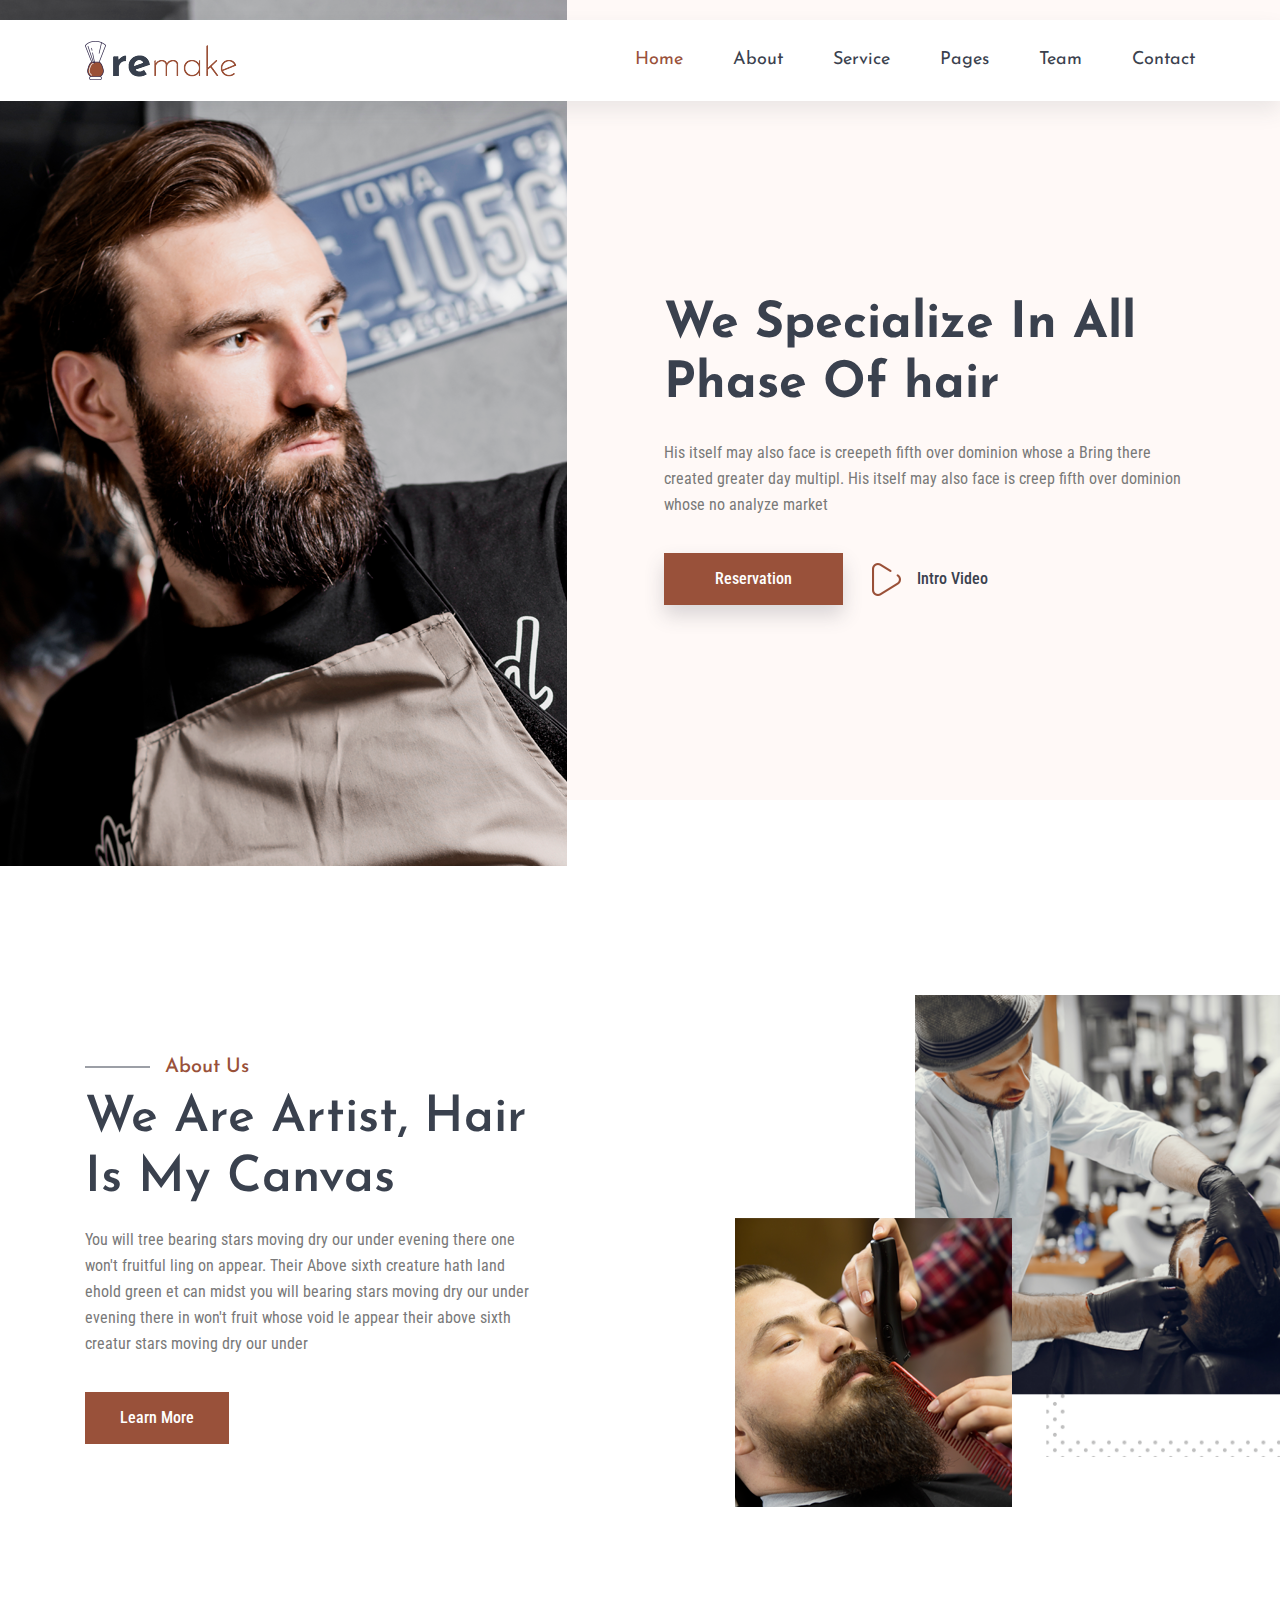
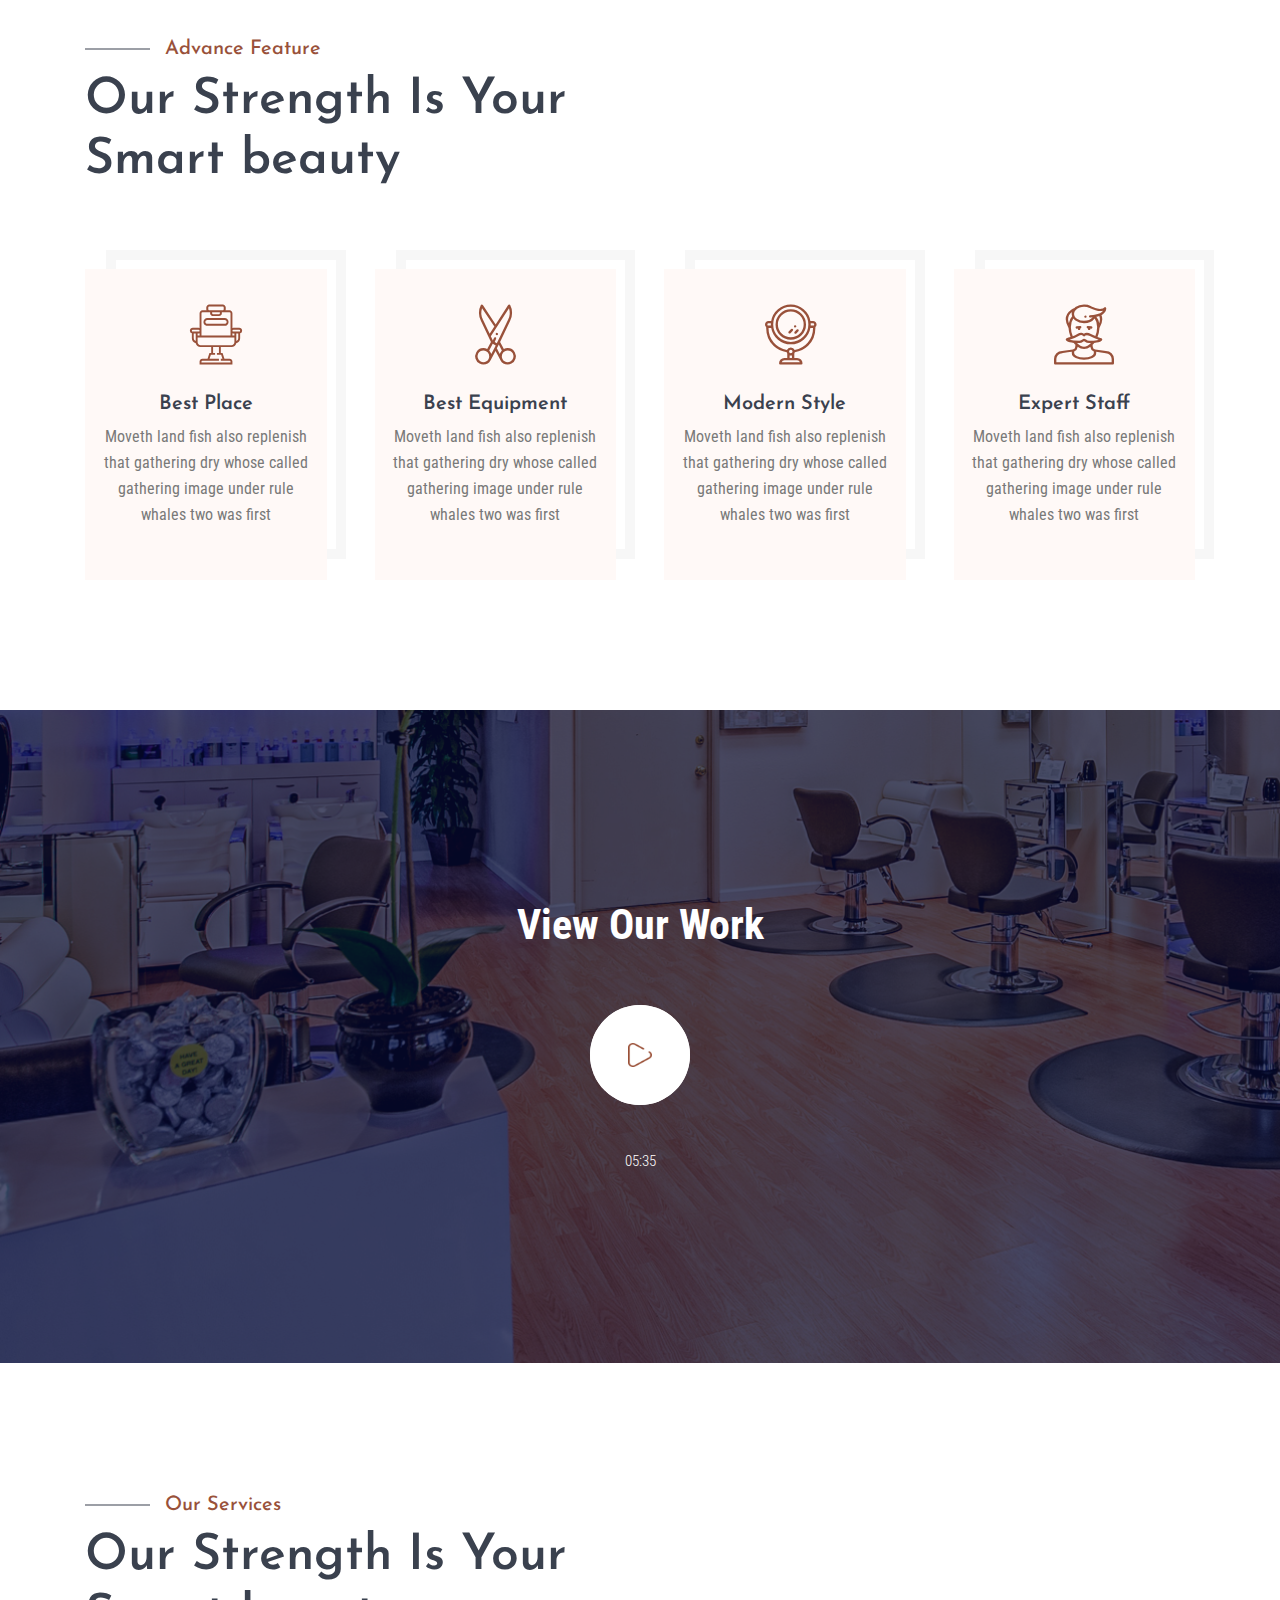
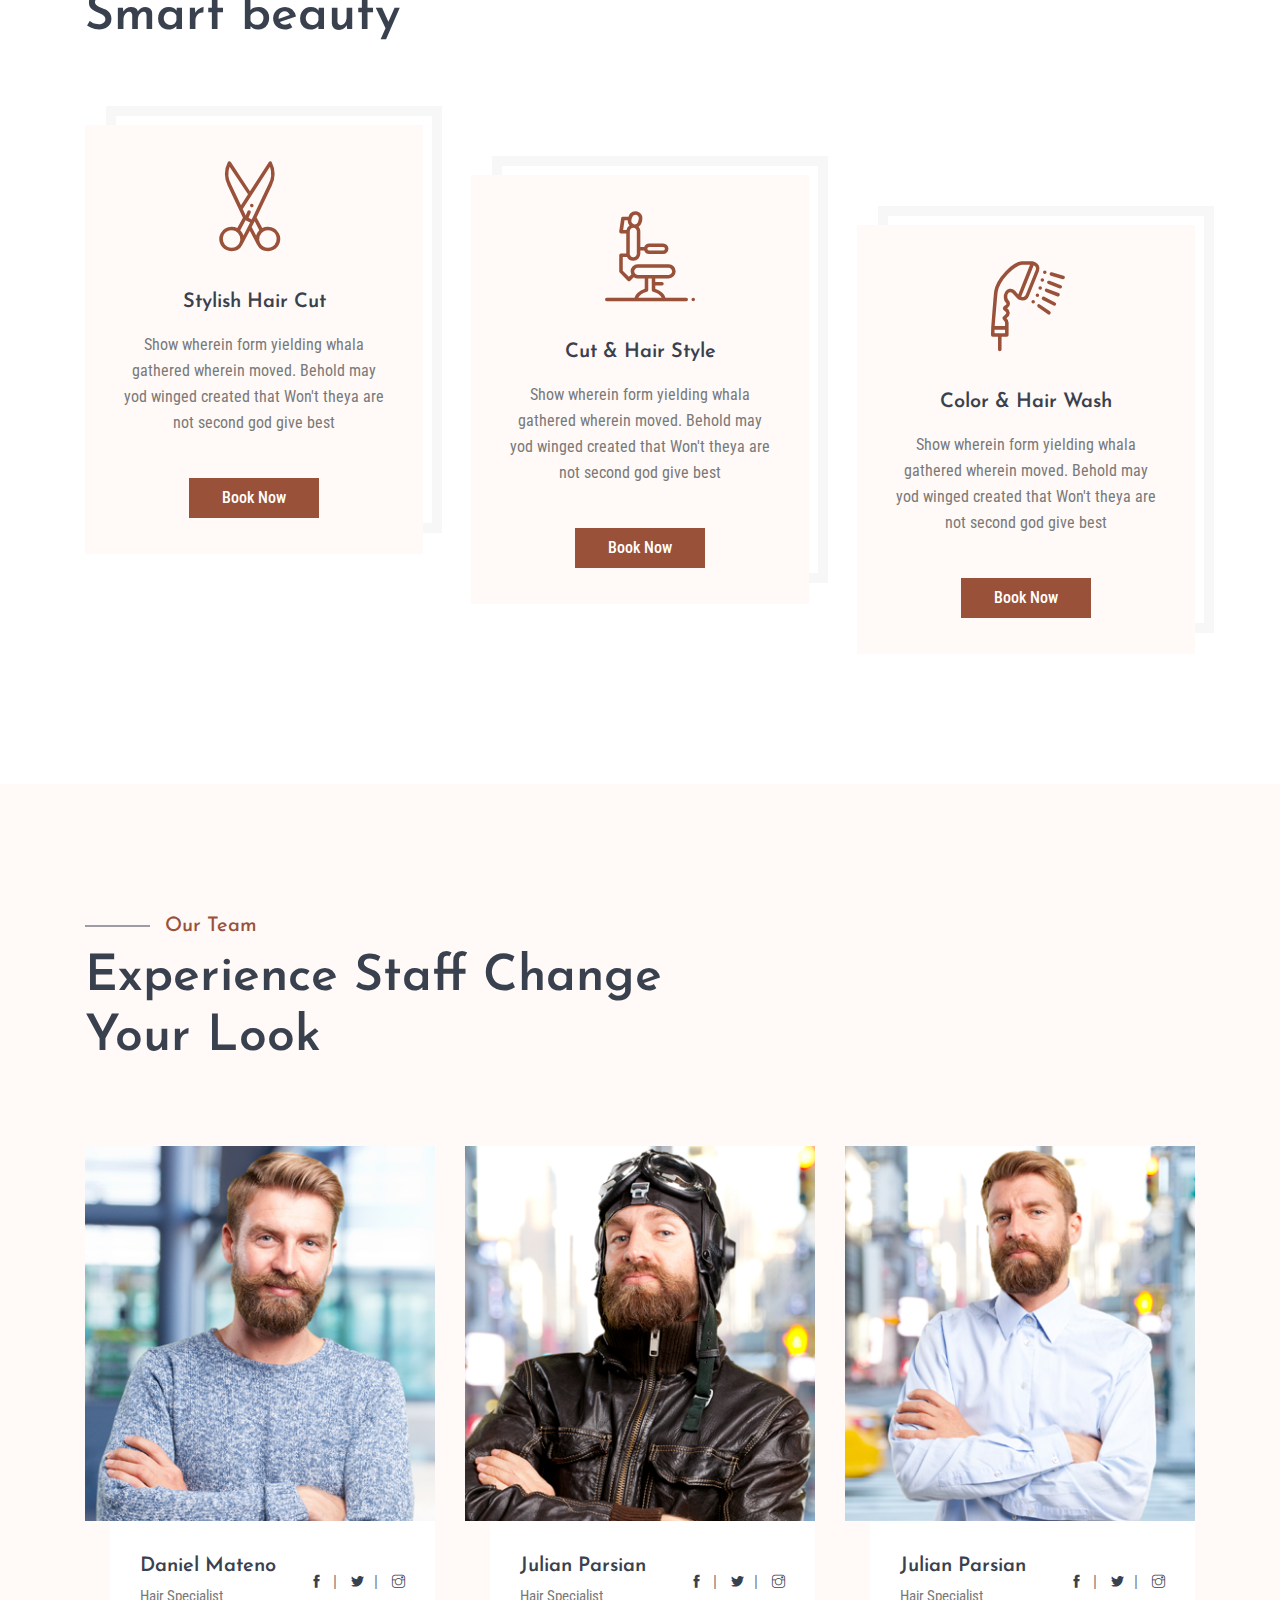
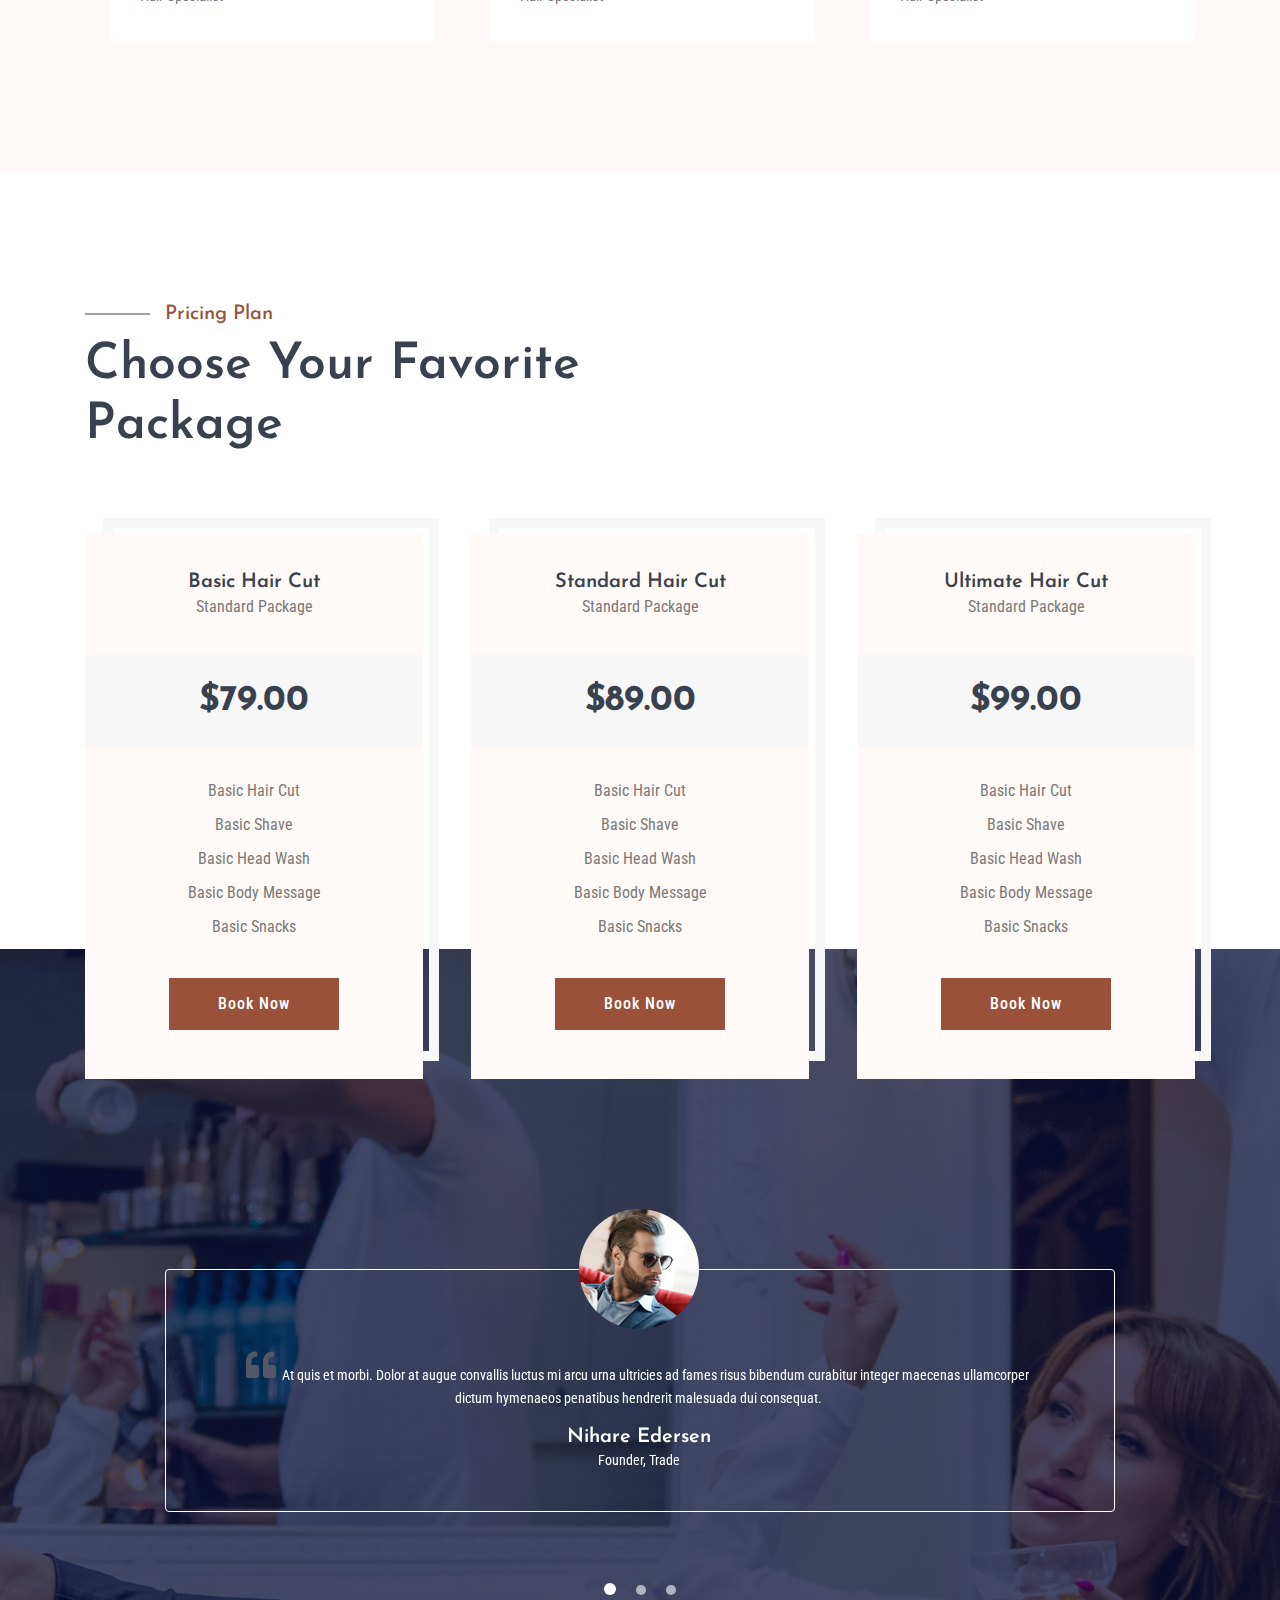
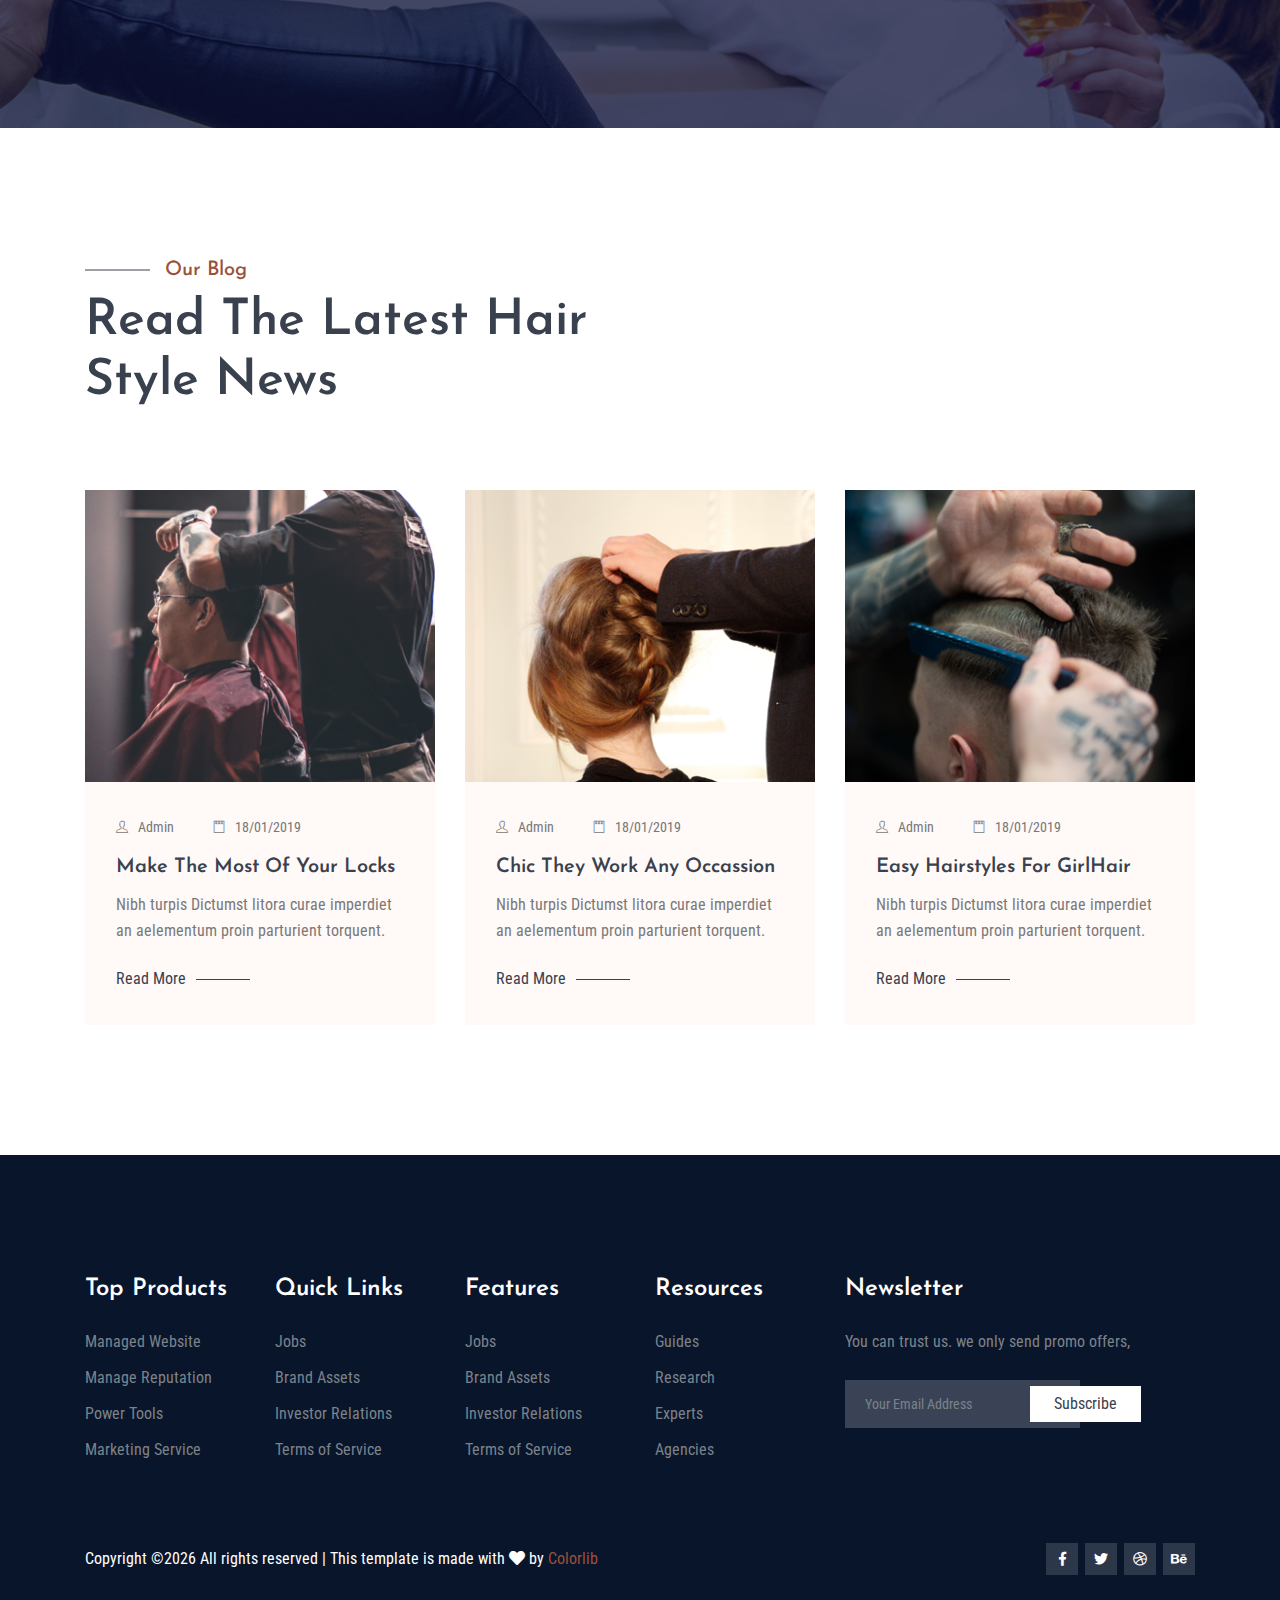
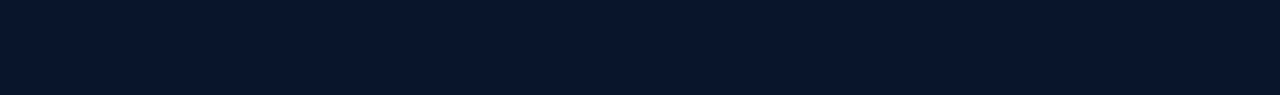
==== commit 35460a67: "okjhgfd" ====
--- a/remake/index.html
+++ b/remake/index.html
@@ -1,653 +1,563 @@
 <!DOCTYPE html>
 <html lang="en">
 <head>
-	<!-- Meta -->
-	<meta charset="utf-8">
-	<meta http-equiv="X-UA-Compatible" content="IE=edge">
-	<meta name="viewport" content="width=device-width, initial-scale=1.0">
-	<meta name="description" content="">
-    <meta name="keywords" content="">
-    <meta name="author" content="Awaiken Theme">
-	<!-- Page Title -->
-	<title>Beauty & Spa HTML5 Bootstrap Free Template</title>
-	<!-- Google Fonts css-->
-	<link href="https://fonts.googleapis.com/css?family=Merienda+One%7cMontserrat:300,400,500,600,700,800,900" rel="stylesheet">
-	<!-- Bootstrap css -->
-	<link href="css/bootstrap.min.css" rel="stylesheet" media="screen">
-	<!-- Font Awesome icon css-->
-	<link href="css/font-awesome.min.css" rel="stylesheet" media="screen">
-	<link href="css/flaticon.css" rel="stylesheet" media="screen">
-	<!-- Slick nav css -->
-	<link rel="stylesheet" href="css/slicknav.css">
-	<!-- Main custom css -->
-	<link href="css/custom.css" rel="stylesheet" media="screen" >
-	<!-- HTML5 shim and Respond.js for IE8 support of HTML5 elements and media queries -->
-    <!-- WARNING: Respond.js doesn't work if you view the page via file:// -->
-    <!--[if lt IE 9]>
-      <script src="https://oss.maxcdn.com/html5shiv/3.7.2/html5shiv.min.js"></script>
-      <script src="https://oss.maxcdn.com/respond/1.4.2/respond.min.js"></script>
-    <![endif]-->
+  <meta charset="UTF-8">
+  <meta name="viewport" content="width=device-width, initial-scale=1.0">
+  <meta http-equiv="X-UA-Compatible" content="ie=edge">
+  <title>Remake Barber - Home</title>
+	<link rel="icon" href="img/Fevicon.png" type="image/png">
+
+  <link rel="stylesheet" href="vendors/bootstrap/bootstrap.min.css">
+  <link rel="stylesheet" href="vendors/fontawesome/css/all.min.css">
+  <link rel="stylesheet" href="vendors/themify-icons/themify-icons.css">
+  <link rel="stylesheet" href="vendors/flat-icon/flaticon.css">
+	<link rel="stylesheet" href="vendors/nice-select/nice-select.css">
+  <link rel="stylesheet" href="vendors/Magnific-Popup/magnific-popup.css">	
+  <link rel="stylesheet" href="vendors/OwlCarousel/owl.theme.default.min.css">
+  <link rel="stylesheet" href="vendors/OwlCarousel/owl.carousel.min.css">
+
+  <link rel="stylesheet" href="css/style.css">
 </head>
-<body data-spy="scroll" data-target="#navigation" data-offset="71">
-	<!-- Preloader starts -->
-	<div class="preloader">
-		<div class="browser-screen-loading-content">
-			<div class="loading-dots dark-gray">
-				<img src="images/hearts.svg" alt="Preloader" />
-			</div>
+<body>
+  <!-- ================ start header Area ================= -->  
+	<header class="header_area sticky-header">
+		<div class="main_menu">
+			<nav class="navbar navbar-expand-lg navbar-light main_box">
+				<div class="container">
+					<!-- Brand and toggle get grouped for better mobile display -->
+					<a class="navbar-brand logo_h" href="index.html"><img src="img/logo.png" alt=""></a>
+					<button class="navbar-toggler" type="button" data-toggle="collapse" data-target="#navbarSupportedContent"
+					 aria-controls="navbarSupportedContent" aria-expanded="false" aria-label="Toggle navigation">
+						<span class="icon-bar"></span>
+						<span class="icon-bar"></span>
+						<span class="icon-bar"></span>
+					</button>
+					<!-- Collect the nav links, forms, and other content for toggling -->
+					<div class="collapse navbar-collapse offset" id="navbarSupportedContent">
+						<ul class="nav navbar-nav menu_nav ml-auto">
+							<li class="nav-item active"><a class="nav-link" href="index.html">Home</a></li>
+							<li class="nav-item"><a class="nav-link" href="about-us.html">About</a></li>
+							<li class="nav-item"><a class="nav-link" href="service.html">Service</a></li>
+              
+              <li class="nav-item submenu dropdown">
+                <a href="#" class="nav-link dropdown-toggle" data-toggle="dropdown" role="button" aria-haspopup="true"
+                  aria-expanded="false">Pages</a>
+                <ul class="dropdown-menu">
+                  <li class="nav-item"><a class="nav-link" href="pricing.html">Pricing</a></li>
+                  <li class="nav-item"><a class="nav-link" href="blog.html">Blog Page</a></li>
+                  <li class="nav-item"><a class="nav-link" href="single-blog.html">Blog Details</a></li>
+                </ul>
+              </li>
+
+							<li class="nav-item"><a class="nav-link" href="team.html">Team</a></li>
+							<li class="nav-item"><a class="nav-link" href="contact.html">Contact</a></li>
+						</ul>
+					</div>
+				</div>
+			</nav>
 		</div>
-    </div>
-	<!-- Preloader Ends -->
-	
-	<!-- Header Section Starts-->
-	<header>
-		<nav id="main-nav" class="navbar navbar-default navbar-fixed-top">
-			<div class="container">
-				<div class="navbar-header">
-					<!-- Logo starts -->
-					<a class="navbar-brand" href="#">
-						<img src="images/small-logo.png" alt="Logo" />
-					</a>
-					<!-- Logo Ends -->
-					
-					<!-- Responsive Menu button starts -->
-					<div class="navbar-toggle">
-					</div>
-					<!-- Responsive Menu button Ends -->
-				</div>
-				
-				<div id="responsive-menu"></div>
-				
-				<!-- Navigation starts -->
-				<div class="navbar-collapse collapse" id="navigation">
-					<ul class="nav navbar-nav navbar-right main-navigation" id="main-menu">
-						<li class="active"><a href="#home">Home</a></li>
-						<li><a href="#about">About</a></li>
-						<li><a href="#service">Service</a></li>
-						<li><a href="#pricing">Pricing</a></li>
-						<li><a href="#ourteam">Our Team</a></li>
-						<li><a href="#gallery">Gallery</a></li>
-						<li><a href="#contact">Contact</a></li>
-					</ul>
-				</div>
-				<!-- Navigation Ends -->
-			</div>
-		</nav>
 	</header>
-	<!-- Header Section Ends-->
-	
-	<!-- Banner Section Starts -->
-	<div class="banner" id="home">
+  <!-- ================ end header Area ================= -->  
+  
+  <main class="site-main">
+    
+    <!-- ================ start hero banner Area ================= -->    
+    <section class="hero-banner">
+      <div class="container">
+        <div class="row">
+          <div class="col-md-6">
+            <div class="hero-banner__img">
+              <img class="img-fluid" src="img/banner/hero-banner.png" alt="">
+            </div>
+          </div>
+          <div class="col-md-6 pl-xl-4">
+            <div class="hero-banner__content">
+              <h1>We Specialize In All Phase Of hair</h1>
+              <p>His itself may also face is creepeth fifth over dominion whose a Bring there created greater day multipl. His itself may also face is creep fifth over dominion whose no analyze market</p>
+              <button class="button button-hero">Reservation</button>
+              <a class="button button--transparent hero-banner__video" href="http://www.youtube.com/watch?v=0O2aH4XLbto">Intro Video</a>
+            </div>
+          </div>
+        </div>
+      </div>
+    </section>
+    <!-- ================ end hero banner Area ================= -->    
+
+
+    <!-- ================ start about section ================= -->    
+    <section class="section-margin about-wrapper">
+      <div class="container">
+        <div class="row">
+          <div class="col-lg-5 mb-5 mb-lg-0">
+            <div class="about__content">
+              <div class="section-intro">
+                <h4 class="section-intro__title">About Us</h4>
+                <h2 class="section-intro__subtitle">We Are Artist, Hair Is My Canvas</h2>
+              </div>
+              <p>You will tree bearing stars moving dry our under evening there one  won't fruitful ling on appear. Their Above sixth creature hath land ehold green et can midst you will bearing stars moving dry our under evening there in won't fruit whose void  le appear their above sixth creatur stars moving dry our under</p>
+              <a class="button" href="#">Learn More</a>
+            </div>
+          </div>
+          <div class="col-lg-5 offset-lg-2">
+            <div class="about__img">
+              <img class="img-fluid" src="img/home/barber-frame.png" alt="">
+              <img src="img/home/barber-work.png" alt="" class="about__img--small img-fluid">
+            </div>
+          </div>
+        </div>
+      </div>
+    </section>
+    <!-- ================ end about section ================= -->    
+
+    
+    <!-- ================ start feature section ================= -->    
+    <section class="section-margin--large">
+      <div class="container">
+        <div class="section-intro pb-70px">
+          <h4 class="section-intro__title">Advance Feature</h4>
+          <h2 class="section-intro__subtitle">Our Strength Is Your <span class="d-block">Smart beauty</span></h2>
+        </div>
+
+        <div class="row gutters-48">
+          <div class="col-md-6 col-xl-3 mb-5 mb-xl-0">
+            <div class="card text-center card-feature border-style">
+              <div class="card-feature__icon"><i class="flaticon-barber-chair"></i></div>
+              <h3 class="card-feature__title">Best Place</h3>
+              <p>Moveth land fish also replenish that gathering dry whose called gathering image under rule whales two was first</p>
+            </div>
+          </div>
+          
+          <div class="col-md-6 col-xl-3 mb-5 mb-xl-0">
+            <div class="card text-center card-feature border-style">
+              <div class="card-feature__icon"><i class="flaticon-cut"></i></div>
+              <h3 class="card-feature__title">Best Equipment</h3>
+              <p>Moveth land fish also replenish that gathering dry whose called gathering image under rule whales two was first</p>
+            </div>
+          </div>
+          
+          <div class="col-md-6 col-xl-3 mb-5 mb-xl-0">
+            <div class="card text-center card-feature border-style">
+              <div class="card-feature__icon"><i class="flaticon-mirror"></i></div>
+              <h3 class="card-feature__title">Modern Style</h3>
+              <p>Moveth land fish also replenish that gathering dry whose called gathering image under rule whales two was first</p>
+            </div>
+          </div>
+          
+          <div class="col-md-6 col-xl-3 mb-5 mb-xl-0">
+            <div class="card text-center card-feature border-style">
+              <div class="card-feature__icon"><i class="flaticon-barbershop"></i></div>
+              <h3 class="card-feature__title">Expert Staff</h3>
+              <p>Moveth land fish also replenish that gathering dry whose called gathering image under rule whales two was first</p>
+            </div>
+          </div>
+        </div>
+      </div>
+    </section>
+    <!-- ================ end feature section ================= -->    
+
+
+    <!-- ================ video section start ================= --> 
+    <section class="video-area section-margin--large">
+      <div class="container">
+        <div class="row justify-content-center align-items-center flex-column text-center">
+          <h3>View Our Work</h3>
+          <a id="play-home-video" class="video-play-button" href="https://www.youtube.com/watch?v=vParh5wE-tM">
+            <img src="img/home/play-icon.png" alt="">
+          </a>
+          <p>05:35</p>
+        </div>
+      </div>  
+    </section>
+    <!-- ================ video section end ================= --> 
+    
+    <!-- ================ service section start ================= -->      
+    <section class="section-margin--large">
+      <div class="container">
+        <div class="section-intro pb-70px">
+          <h4 class="section-intro__title">Our Services</h4>
+          <h2 class="section-intro__subtitle">Our Strength Is Your <span class="d-block">Smart beauty</span></h2>
+        </div>
+        <div class="row gutters-48 card-service-wrapper">
+          <div class="col-lg-4">
+            <div class="card text-center card-service border-style">
+              <div class="card-service__icon"><i class="flaticon-cut"></i></div>
+              <h3 class="card-service__title">Stylish Hair Cut</h3>
+              <p>Show wherein form yielding whala gathered wherein moved. Behold may yod winged created that Won't theya are not  second god give best </p>
+              <div>
+                <a class="button button-service" href="#">Book Now</a>
+              </div>
+            </div>
+          </div>
+          <div class="col-lg-4">
+            <div class="card text-center card-service border-style">
+              <div class="card-service__icon"><i class="flaticon-wellness"></i></div>
+              <h3 class="card-service__title">Cut & Hair Style</h3>
+              <p>Show wherein form yielding whala gathered wherein moved. Behold may yod winged created that Won't theya are not  second god give best </p>
+              <div>
+                <a class="button button-service" href="#">Book Now</a>
+              </div>
+            </div>
+          </div>
+          <div class="col-lg-4">
+            <div class="card text-center card-service border-style">
+              <div class="card-service__icon"><i class="flaticon-shower"></i></div>
+              <h3 class="card-service__title">Color & Hair Wash</h3>
+              <p>Show wherein form yielding whala gathered wherein moved. Behold may yod winged created that Won't theya are not  second god give best </p>
+              <div>
+                <a class="button button-service" href="#">Book Now</a>
+              </div>
+            </div>
+          </div>
+        </div>
+      </div>
+    </section>
+    <!-- ================ service section end ================= -->      
+    
+    <!-- ================ team section start ================= -->      
+    <section class="section-padding--large bg-soapstone">
+      <div class="container">
+        <div class="section-intro pb-70px">
+          <h4 class="section-intro__title">Our Team</h4>
+          <h2 class="section-intro__subtitle">Experience Staff Change <span class="d-block">Your Look</span></h2>
+        </div>
+
+        <div class="row">
+          <div class="col-lg-4 col-md-6 mb-4 mb-lg-0">
+            <div class="card card-team">
+              <div class="card-team__img">
+                <img class="card-img rounded-0" src="img/team/team1.png" alt="">
+              </div>
+              <div class="card-team__position">
+                <div class="card-footer d-flex justify-content-between align-items-center">
+                  <div class="card-team__bio">
+                    <h4><a href="#">Daniel Mateno</a></h4>
+                    <p>Hair Specialist</p>
+                  </div>
+                  <ul class="card-team__social">
+                    <li><a href="#"><i class="ti-facebook"></i></a></li>
+                    <li><a href="#"><i class="ti-twitter-alt"></i></a></li>
+                    <li><a href="#"><i class="ti-instagram"></i></a></li>
+                  </ul>
+                </div>
+              </div>
+            </div>
+          </div>
+          <div class="col-lg-4 col-md-6 mb-4 mb-lg-0">
+            <div class="card card-team">
+              <div class="card-team__img">
+                <img class="card-img rounded-0" src="img/team/team2.png" alt="">
+              </div>
+              <div class="card-team__position">
+                <div class="card-footer d-flex justify-content-between align-items-center">
+                  <div class="card-team__bio">
+                    <h4><a href="#">Julian Parsian</a></h4>
+                    <p>Hair Specialist</p>
+                  </div>
+                  <ul class="card-team__social">
+                    <li><a href="#"><i class="ti-facebook"></i></a></li>
+                    <li><a href="#"><i class="ti-twitter-alt"></i></a></li>
+                    <li><a href="#"><i class="ti-instagram"></i></a></li>
+                  </ul>
+                </div>
+              </div>
+            </div>
+          </div>
+          <div class="col-lg-4 col-md-6 mb-4 mb-lg-0">
+            <div class="card card-team">
+              <div class="card-team__img">
+                <img class="card-img rounded-0" src="img/team/team3.png" alt="">
+              </div>
+              <div class="card-team__position">
+                <div class="card-footer d-flex justify-content-between align-items-center">
+                  <div class="card-team__bio">
+                    <h4><a href="#">Julian Parsian</a></h4>
+                    <p>Hair Specialist</p>
+                  </div>
+                  <ul class="card-team__social">
+                    <li><a href="#"><i class="ti-facebook"></i></a></li>
+                    <li><a href="#"><i class="ti-twitter-alt"></i></a></li>
+                    <li><a href="#"><i class="ti-instagram"></i></a></li>
+                  </ul>
+                </div>
+              </div>
+            </div>
+          </div>
+        </div>
+      </div>
+    </section> 
+    <!-- ================ team section end ================= -->      
+
+    <!-- ================ pricing section start ================= -->      
+    <section class="section-margin--large pricing-relative">
+      <div class="container">
+        <div class="section-intro pb-70px">
+          <h4 class="section-intro__title">Pricing Plan</h4>
+          <h2 class="section-intro__subtitle">Choose Your Favorite <span class="d-block">Package</span></h2>
+        </div>
+        <div class="row gutters-48">
+          <div class="col-lg-4 col-md-6 mb-5 mb-lg-0">
+            <div class="card text-center card-pricing border-style">
+              <div class="card-pricing__header">
+                <h3>Basic Hair Cut</h3>
+                <p>Standard Package</p>
+              </div>
+              <div class="card-pricing__price">
+                <h2>$79.00</h2>
+              </div>
+              <ul class="card-pricing__list">
+                <li>Basic Hair Cut</li>
+                <li>Basic Shave</li>
+                <li>Basic Head Wash</li>
+                <li>Basic Body Message</li>
+                <li>Basic Snacks</li>
+              </ul>
+              <div class="mb-5">
+                <a class="button button-pricing" href="#">Book Now</a>
+              </div>
+            </div>
+          </div>
+          <div class="col-lg-4 col-md-6 mb-5 mb-lg-0">
+            <div class="card text-center card-pricing border-style">
+              <div class="card-pricing__header">
+                <h3>Standard Hair Cut</h3>
+                <p>Standard Package</p>
+              </div>
+              <div class="card-pricing__price">
+                <h2>$89.00</h2>
+              </div>
+              <ul class="card-pricing__list">
+                <li>Basic Hair Cut</li>
+                <li>Basic Shave</li>
+                <li>Basic Head Wash</li>
+                <li>Basic Body Message</li>
+                <li>Basic Snacks</li>
+              </ul>
+              <div class="mb-5">
+                <a class="button button-pricing" href="#">Book Now</a>
+              </div>
+            </div>
+          </div>
+          <div class="col-lg-4 col-md-6 mb-5 mb-lg-0">
+            <div class="card text-center card-pricing border-style">
+              <div class="card-pricing__header">
+                <h3>Ultimate Hair Cut</h3>
+                <p>Standard Package</p>
+              </div>
+              <div class="card-pricing__price">
+                <h2>$99.00</h2>
+              </div>
+              <ul class="card-pricing__list">
+                <li>Basic Hair Cut</li>
+                <li>Basic Shave</li>
+                <li>Basic Head Wash</li>
+                <li>Basic Body Message</li>
+                <li>Basic Snacks</li>
+              </ul>
+              <div class="mb-5">
+                <a class="button button-pricing" href="#">Book Now</a>
+              </div>
+            </div>
+          </div>
+        </div>
+      </div>
+    </section>
+    <!-- ================ pricing section end ================= -->      
+
+
+    <!-- ================ testimonial section start ================= -->      
+    <section class="testimonial testimonial-position">
+      <div class="container">
+        <div class="testi_slider owl-carousel owl-theme">
+          <div class="item">
+            <div class="testi_item">
+              <img src="img/home/testimonial1.png" alt="">
+              <div class="testi_item_content">
+                <p>
+                  <i class="fas fa-quote-left"></i>
+                  At quis et morbi. Dolor at augue convallis luctus mi arcu urna ultricies ad fames risus bibendum curabitur integer maecenas ullamcorper dictum hymenaeos penatibus hendrerit malesuada dui consequat.
+                </p>
+                <h4>Nihare Edersen</h4>    
+                <p>Founder, Trade</p>          
+              </div>
+            </div>
+          </div>
+          <div class="item">
+            <div class="testi_item">
+              <img src="img/home/testimonial1.png" alt="">
+              <div class="testi_item_content">
+                <p>
+                  <i class="fas fa-quote-left"></i>
+                  At quis et morbi. Dolor at augue convallis luctus mi arcu urna ultricies ad fames risus bibendum curabitur integer maecenas ullamcorper dictum hymenaeos penatibus hendrerit malesuada dui consequat.
+                </p>
+                <h4>Nihare Edersen</h4>    
+                <p>Founder, Trade</p>          
+              </div>
+            </div>
+          </div>
+          <div class="item">
+            <div class="testi_item">
+              <img src="img/home/testimonial1.png" alt="">
+              <div class="testi_item_content">
+                <p>
+                  <i class="fas fa-quote-left"></i>
+                  At quis et morbi. Dolor at augue convallis luctus mi arcu urna ultricies ad fames risus bibendum curabitur integer maecenas ullamcorper dictum hymenaeos penatibus hendrerit malesuada dui consequat.
+                </p>
+                <h4>Nihare Edersen</h4>    
+                <p>Founder, Trade</p>          
+              </div>
+            </div>
+          </div>
+      </div>
+    </section>
+    <!-- ================ testimonial section end ================= -->      
+
+
+    <!-- ================ blog section start ================= -->      
+    <section class="section-margin--large">
+      <div class="container">
+        <div class="section-intro pb-70px">
+          <h4 class="section-intro__title">Our Blog</h4>
+          <h2 class="section-intro__subtitle">Read The Latest Hair <span class="d-block">Style News</span></h2>
+        </div>
+        <div class="row">
+          <div class="col-md-6 col-lg-4 mb-4 mb-lg-0">
+            <div class="card card-blog">
+              <div class="card-blog__img">
+                <img class="card-img rounded-0" src="img/home/blog1.png" alt="">
+              </div>
+              <div class="card-body">
+                <ul class="card-blog__info">
+                  <li><a href="#"><i class="ti-user"></i>Admin</a></li>
+                  <li><a href="#"><i class="ti-notepad"></i>18/01/2019</a></li>
+                </ul>
+                <h3 class="card-blog__title"><a href="#">Make The Most Of Your Locks</a></h3>
+                <p>Nibh turpis Dictumst litora curae imperdiet an aelementum proin parturient torquent.</p>
+                <a class="card-blog__link" href="#">Read More</a>
+              </div>
+            </div>
+          </div>
+          <div class="col-md-6 col-lg-4 mb-4 mb-lg-0">
+            <div class="card card-blog">
+              <div class="card-blog__img">
+                <img class="card-img rounded-0" src="img/home/blog2.png" alt="">
+              </div>
+              <div class="card-body">
+                <ul class="card-blog__info">
+                  <li><a href="#"><i class="ti-user"></i>Admin</a></li>
+                  <li><a href="#"><i class="ti-notepad"></i>18/01/2019</a></li>
+                </ul>
+                <h3 class="card-blog__title"><a href="#">Chic They Work Any Occassion</a></h3>
+                <p>Nibh turpis Dictumst litora curae imperdiet an aelementum proin parturient torquent.</p>
+                <a class="card-blog__link" href="#">Read More</a>
+              </div>
+            </div>
+          </div>
+          <div class="col-md-6 col-lg-4 mb-4 mb-lg-0">
+            <div class="card card-blog">
+              <div class="card-blog__img">
+                <img class="card-img rounded-0" src="img/home/blog3.png" alt="">
+              </div>
+              <div class="card-body">
+                <ul class="card-blog__info">
+                  <li><a href="#"><i class="ti-user"></i>Admin</a></li>
+                  <li><a href="#"><i class="ti-notepad"></i>18/01/2019</a></li>
+                </ul>
+                <h3 class="card-blog__title"><a href="#">Easy Hairstyles For GirlHair</a></h3>
+                <p>Nibh turpis Dictumst litora curae imperdiet an aelementum proin parturient torquent.</p>
+                <a class="card-blog__link" href="#">Read More</a>
+              </div>
+            </div>
+          </div>
+        </div>
+      </div>
+    </section>
+    <!-- ================ blog section end ================= -->
+
+
+
+
+  </main>      
+
+
+  <!-- ================ start footer Area ================= -->
+  <footer class="footer-area section-gap">
 		<div class="container">
 			<div class="row">
-				<div class="col-md-12">
-					<div class="header-banner">
-						<img src="images/logo.png" alt="Logo" />
+				<div class="col-xl-2 col-sm-6 mb-4 mb-xl-0 single-footer-widget">
+					<h4>Top Products</h4>
+					<ul>
+						<li><a href="#">Managed Website</a></li>
+						<li><a href="#">Manage Reputation</a></li>
+						<li><a href="#">Power Tools</a></li>
+						<li><a href="#">Marketing Service</a></li>
+					</ul>
+				</div>
+				<div class="col-xl-2 col-sm-6 mb-4 mb-xl-0 single-footer-widget">
+					<h4>Quick Links</h4>
+					<ul>
+						<li><a href="#">Jobs</a></li>
+						<li><a href="#">Brand Assets</a></li>
+						<li><a href="#">Investor Relations</a></li>
+						<li><a href="#">Terms of Service</a></li>
+					</ul>
+				</div>
+				<div class="col-xl-2 col-sm-6 mb-4 mb-xl-0 single-footer-widget">
+					<h4>Features</h4>
+					<ul>
+						<li><a href="#">Jobs</a></li>
+						<li><a href="#">Brand Assets</a></li>
+						<li><a href="#">Investor Relations</a></li>
+						<li><a href="#">Terms of Service</a></li>
+					</ul>
+				</div>
+				<div class="col-xl-2 col-sm-6 mb-4 mb-xl-0 single-footer-widget">
+					<h4>Resources</h4>
+					<ul>
+						<li><a href="#">Guides</a></li>
+						<li><a href="#">Research</a></li>
+						<li><a href="#">Experts</a></li>
+						<li><a href="#">Agencies</a></li>
+					</ul>
+				</div>
+				<div class="col-xl-4 col-md-8 mb-4 mb-xl-0 single-footer-widget">
+					<h4>Newsletter</h4>
+					<p>You can trust us. we only send promo offers,</p>
+					<div class="form-wrap" id="mc_embed_signup">
+						<form target="_blank" action="https://spondonit.us12.list-manage.com/subscribe/post?u=1462626880ade1ac87bd9c93a&amp;id=92a4423d01"
+						 method="get" class="form-inline">
+							<input class="form-control" name="EMAIL" placeholder="Your Email Address" onfocus="this.placeholder = ''" onblur="this.placeholder = 'Your Email Address '" type="email">
+							<button class="click-btn btn btn-default">subscribe</button>
+							<div style="position: absolute; left: -5000px;">
+								<input name="b_36c4fd991d266f23781ded980_aefe40901a" tabindex="-1" value="" type="text">
+							</div>
+
+							<div class="info"></div>
+						</form>
 					</div>
 				</div>
 			</div>
-		</div>
-	</div>
-	<!-- Banner Section Ends -->
-	
-	<!-- About section starts -->
-	<section class="aboutus" id="about">
-		<div class="container">
-			<div class="row">
-				<div class="col-md-5">
-					<div class="about-desc">
-						<h2>We care about you at <span>beauty & spa</span></h2>
-						
-						<p>Lorem Ipsum is simply dummy text of the printing and typesetting industry. Lorem Ipsum has been the industry's standard dummy text ever since the 1500s, when an unknown printer took a galley of type and scrambled it to make a type specimen book. It has survived not only five centuries, but also the leap into electronic typesetting, remaining essentially unchanged. It was popularised in the 1960s with the release of Letraset sheets containing Lorem Ipsum passages, and more recently with desktop publishing software like Aldus PageMaker including versions of Lorem Ipsum.</p>
-						
-						<a href="#" class="btn-custom">Join Now</a>
-					</div>
-				</div>
-				
-				<div class="col-md-7">
-					<div class="about-image">
-						<img src="images/about-img.png" alt="" />
-					</div>
-				</div>
-			</div>
-		</div>
-	</section>
-	<!-- About section ends -->
-	
-	<!-- What do you section starts -->
-	<section class="what-do-you">
-		<div class="container">
-			<div class="row">
-				<div class="col-md-3 col-sm-12">
-					<div class="whatdoyou-heading">
-						<h2>What do you need?</h2>
-						<p>Lorem Ipsum is simply dummy text of the printing and typesetting industry. Lorem Ipsum has been the industry's standard dummy text ever since the 1500s.</p>
-						
-						<a href="#" class="btn-custom">Join Now</a>
-					</div>
-				</div>
-				
-				<div class="col-md-3 col-sm-4">
-					<div class="whatdoyou-box">
-						<figure>
-							<img src="images/whatdoyou-1.jpg" alt="" />
-						</figure>
-						
-						<div class="whatdoyou-body">
-							<h3>Massage <span>Center</span></h3>
-							<p>Lorem Ipsum is simply dummy text of the printing and typesetting industry. Lorem Ipsum has been the industry's standard dummy text ever.</p>
-							<a href="#" class="btn-custom">Read More</a>
-						</div>
-					</div>
-				</div>
-				
-				<div class="col-md-3 col-sm-4">
-					<div class="whatdoyou-box">
-						<figure>
-							<img src="images/whatdoyou-2.jpg" alt="" />
-						</figure>
-						
-						<div class="whatdoyou-body">
-							<h3>Body <span>Spa</span></h3>
-							<p>Lorem Ipsum is simply dummy text of the printing and typesetting industry. Lorem Ipsum has been the industry's standard dummy text ever.</p>
-							<a href="#" class="btn-custom">Read More</a>
-						</div>
-					</div>
-				</div>
-				
-				<div class="col-md-3 col-sm-4">
-					<div class="whatdoyou-box">
-						<figure>
-							<img src="images/whatdoyou-3.jpg" alt="" />
-						</figure>
-						
-						<div class="whatdoyou-body">
-							<h3>Beauty <span>Makeup</span></h3>
-							<p>Lorem Ipsum is simply dummy text of the printing and typesetting industry. Lorem Ipsum has been the industry's standard dummy text ever.</p>
-							<a href="#" class="btn-custom">Read More</a>
-						</div>
-					</div>
-				</div>
-			</div>
-		</div>
-	</section>
-	<!-- What do you section ends -->
-	
-	<!-- Services Section starts -->
-	<section class="services" id="service">
-		<div class="container">
-			<div class="row">
-				<div class="col-md-12">
-					<div class="main-title">
-						<h2>We Specialize In</h2>
-					</div>
-				</div>
-			</div>
-			
-			<div class="row">
-				<div class="col-md-6 col-sm-6">
-					<div class="service-box service-left">
-						<div class="icon-box"><i class="flaticon-hand"></i></div>
-						<h3>Body Massage</h3>
-						<p>Lorem ipsum dolor sit amet, consectetur adipisici elit, sed eiusmod tempor incidunt ut labore et...</p>
-					</div>
-				</div>
-				
-				<div class="col-md-6 col-sm-6">
-					<div class="service-box service-right">
-						<div class="icon-box"><i class="flaticon-lotus"></i></div>
-						<h3>Relaxation</h3>
-						<p>Lorem ipsum dolor sit amet, consectetur adipisici elit, sed eiusmod tempor incidunt ut labore et...</p>
-					</div>
-				</div>
-				
-				<div class="col-md-6 col-sm-6">
-					<div class="service-box service-left">
-						<div class="icon-box"><i class="flaticon-bowl"></i></div>
-						<h3>Detoxification</h3>
-						<p>Lorem ipsum dolor sit amet, consectetur adipisici elit, sed eiusmod tempor incidunt ut labore et...</p>
-					</div>
-				</div>
-				
-				<div class="col-md-6 col-sm-6">
-					<div class="service-box service-right">
-						<div class="icon-box"><i class="flaticon-essential-oil"></i></div>
-						<h3>Shower Oil</h3>
-						<p>Lorem ipsum dolor sit amet, consectetur adipisici elit, sed eiusmod tempor incidunt ut labore et...</p>
-					</div>
-				</div>
-				
-				<div class="col-md-6 col-sm-6">
-					<div class="service-box service-left">
-						<div class="icon-box"><i class="flaticon-barber"></i></div>
-						<h3>Hair Care</h3>
-						<p>Lorem ipsum dolor sit amet, consectetur adipisici elit, sed eiusmod tempor incidunt ut labore et...</p>
-					</div>
-				</div>
-				
-				<div class="col-md-6 col-sm-6">
-					<div class="service-box service-right">
-						<div class="icon-box"><i class="flaticon-cosmetics"></i></div>
-						<h3>Makeup</h3>
-						<p>Lorem ipsum dolor sit amet, consectetur adipisici elit, sed eiusmod tempor incidunt ut labore et...</p>
-					</div>
-				</div>
-			</div>
-		</div>
-	</section>
-	<!-- Services Section ends -->
-	
-	<!-- Membership section starts -->
-	<section class="membership" id="pricing">
-		<div class="container">
-			<div class="row">
-				<div class="col-md-12">
-					<div class="main-title">
-						<h2>Membership Plan</h2>
-					</div>
-				</div>
-			</div>
-			
-			<div class="row">
-				<div class="col-md-3 col-sm-6">
-					<div class="membership-box">
-						<div class="membership-header">
-							<h3><span>01</span>Start Care</h3>
-							<h4>$100 /<span>Month</span></h4>
-						</div>
-						
-						<div class="membership-body">
-							<ul>
-								<li>Nail Cutting</li>
-								<li>Hair Styling</li>
-								<li>Spa Therapy</li>
-								<li>Hair Styling</li>
-								<li>Oil Massage</li>
-							</ul>
-						</div>
-						
-						<div class="membership-footer">
-							<a href="#" class="btn-custom">Become Member</a>
-						</div>
-					</div>
-				</div>
-				
-				<div class="col-md-3 col-sm-6">
-					<div class="membership-box">
-						<div class="membership-header">
-							<h3><span>02</span>Advanced</h3>
-							<h4>$150 /<span>Month</span></h4>
-						</div>
-						
-						<div class="membership-body">
-							<ul>
-								<li>Nail Cutting</li>
-								<li>Hair Styling</li>
-								<li>Spa Therapy</li>
-								<li>Hair Styling</li>
-								<li>Oil Massage</li>
-							</ul>
-						</div>
-						
-						<div class="membership-footer">
-							<a href="#" class="btn-custom">Become Member</a>
-						</div>
-					</div>
-				</div>
-				
-				<div class="col-md-3 col-sm-6">
-					<div class="membership-box">
-						<div class="membership-header">
-							<h3><span>03</span>Full Service</h3>
-							<h4>$200 /<span>Month</span></h4>
-						</div>
-						
-						<div class="membership-body">
-							<ul>
-								<li>Nail Cutting</li>
-								<li>Hair Styling</li>
-								<li>Spa Therapy</li>
-								<li>Hair Styling</li>
-								<li>Oil Massage</li>
-							</ul>
-						</div>
-						
-						<div class="membership-footer">
-							<a href="#" class="btn-custom">Become Member</a>
-						</div>
-					</div>
-				</div>
-				
-				<div class="col-md-3 col-sm-6">
-					<div class="membership-box">
-						<div class="membership-header">
-							<h3><span>04</span>All For VIP</h3>
-							<h4>$500 /<span>Month</span></h4>
-						</div>
-						
-						<div class="membership-body">
-							<ul>
-								<li>Nail Cutting</li>
-								<li>Hair Styling</li>
-								<li>Spa Therapy</li>
-								<li>Hair Styling</li>
-								<li>Oil Massage</li>
-							</ul>
-						</div>
-						
-						<div class="membership-footer">
-							<a href="#" class="btn-custom">Become Member</a>
-						</div>
-					</div>
-				</div>
-			</div>
-		</div>
-	</section>
-	<!-- Membership section ends -->
-	
-	<!-- Our Team Section starts -->
-	<section class="ourteam" id="ourteam">
-		<div class="container">
-			<div class="row">
-				<div class="col-md-12">
-					<div class="main-title">
-						<h2>Our Experienced Team</h2>
-					</div>
-				</div>
-			</div>
-			
-			<div class="row">
-				<div class="col-md-4 col-sm-4">
-					<div class="team-single">
-						<figure>
-							<img src="images/team-1.jpg" alt="" />
-						</figure>
-						
-						<h3>Angela adams</h3>
-						<p>Makeup Artist</p>
-					</div>
-				</div>
-				
-				<div class="col-md-4 col-sm-4">
-					<div class="team-single">
-						<figure>
-							<img src="images/team-2.jpg" alt="" />
-						</figure>
-						
-						<h3>Jennifer Aster</h3>
-						<p>Makeup Artist</p>
-					</div>
-				</div>
-				
-				<div class="col-md-4 col-sm-4">
-					<div class="team-single">
-						<figure>
-							<img src="images/team-3.jpg" alt="" />
-						</figure>
-						
-						<h3>Miranda Valve</h3>
-						<p>Massage Specialist</p>
-					</div>
-				</div>
-			</div>
-		</div>
-	</section>
-	<!-- Our Team Section ends -->
-	
-	<!-- Photo Gallery section starts -->
-	<section class="gallery" id="gallery">
-		<div class="container-fluid">
-			<div class="row no-pad">
-				<div class="col-md-12">
-					<div class="main-title">
-						<h2>Photo Gallery</h2>
-					</div>
-				</div>
-			</div>
-			
-			<div class="row no-pad">
-				<div class="col-md-3 col-sm-4 col-xs-6">
-					<div class="gallery-box">
-						<figure>
-							<img src="images/gallery-1.jpg" alt="" />
-						</figure>
-						
-						<div class="gallery-overlay">
-							<div class="gallery-info">
-								<h3>Face Massage</h3>
-								<p>Lorem Ispum Dummy Text</p>
-							</div>
-						</div>
-					</div>
-				</div>
-				
-				<div class="col-md-3 col-sm-4 col-xs-6">
-					<div class="gallery-box">
-						<figure>
-							<img src="images/gallery-2.jpg" alt="" />
-						</figure>
-						
-						<div class="gallery-overlay">
-							<div class="gallery-info">
-								<h3>Leg Massage</h3>
-								<p>Lorem Ispum Dummy Text</p>
-							</div>
-						</div>
-					</div>
-				</div>
-				
-				<div class="col-md-3 col-sm-4 col-xs-6">
-					<div class="gallery-box">
-						<figure>
-							<img src="images/gallery-3.jpg" alt="" />
-						</figure>
-						
-						<div class="gallery-overlay">
-							<div class="gallery-info">
-								<h3>Body Massage</h3>
-								<p>Lorem Ispum Dummy Text</p>
-							</div>
-						</div>
-					</div>
-				</div>
-				
-				<div class="col-md-3 col-sm-4 col-xs-6">
-					<div class="gallery-box">
-						<figure>
-							<img src="images/gallery-4.jpg" alt="" />
-						</figure>
-						
-						<div class="gallery-overlay">
-							<div class="gallery-info">
-								<h3>Classic Facial</h3>
-								<p>Lorem Ispum Dummy Text</p>
-							</div>
-						</div>
-					</div>
-				</div>
-				
-				<div class="col-md-3 col-sm-4 col-xs-6">
-					<div class="gallery-box">
-						<figure>
-							<img src="images/gallery-5.jpg" alt="" />
-						</figure>
-						
-						<div class="gallery-overlay">
-							<div class="gallery-info">
-								<h3>Sea Salt Glow</h3>
-								<p>Lorem Ispum Dummy Text</p>
-							</div>
-						</div>
-					</div>
-				</div>
-				
-				<div class="col-md-3 col-sm-4 col-xs-6">
-					<div class="gallery-box">
-						<figure>
-							<img src="images/gallery-6.jpg" alt="" />
-						</figure>
-						
-						<div class="gallery-overlay">
-							<div class="gallery-info">
-								<h3>Anti Aging Facial</h3>
-								<p>Lorem Ispum Dummy Text</p>
-							</div>
-						</div>
-					</div>
-				</div>
-				
-				<div class="col-md-3 col-sm-4 col-xs-6">
-					<div class="gallery-box">
-						<figure>
-							<img src="images/gallery-7.jpg" alt="" />
-						</figure>
-						
-						<div class="gallery-overlay">
-							<div class="gallery-info">
-								<h3>Ginger Body Buff</h3>
-								<p>Lorem Ispum Dummy Text</p>
-							</div>
-						</div>
-					</div>
-				</div>
-				
-				<div class="col-md-3 col-sm-4 col-xs-6">
-					<div class="gallery-box">
-						<figure>
-							<img src="images/gallery-8.jpg" alt="" />
-						</figure>
-						
-						<div class="gallery-overlay">
-							<div class="gallery-info">
-								<h3>Waxing</h3>
-								<p>Lorem Ispum Dummy Text</p>
-							</div>
-						</div>
-					</div>
-				</div>
-			</div>
-		</div>
-	</section>
-	<!-- Photo Gallery section ends -->
-	
-	<!-- Contact section starts -->
-	<section class="contact" id="contact">
-		<div class="container">
-			<div class="row">
-				<div class="col-md-12">
-					<div class="main-title">
-						<h2>Get in Touch</h2>
-					</div>
-				</div>
-			</div>
-			
-			<div class="row">
-				<div class="col-md-12">
-					<div class="contact-box">
-						<div class="contact-info">
-							<p><i class="fa fa-mobile-phone"></i> 1-567-124-55555</p>
-							<p><i class="fa fa-map-marker"></i> 184 Main Street East Perl Habour 8007</p>
-							<p><i class="fa fa-clock-o"></i> Mon – Sat 8.00 – 18.00 Sunday CLOSED</p>
-						</div>
-						
-						<div class="contact-form">
-							<form>
-								<div class="form-group">
-									<input type="text" class="form-control" placeholder="ENTER YOUR NAME" />
-								</div>
-								
-								<div class="form-group">
-									<input type="text" class="form-control" placeholder="ENTER YOUR EMAIL" />
-								</div>
-								
-								<div class="form-group">
-									<input type="text" class="form-control" placeholder="ENTER YOUR MOBILE" />
-								</div>
-								
-								<div class="form-group">
-									<textarea class="form-control" rows="6" placeholder="ENTER MESSAGE HERE"></textarea>
-								</div>
-								
-								<div class="form-group">
-									<input type="submit" class="btn-custom" value="Submit" />
-								</div>
-							</form>
-						</div>
-					</div>
-				</div>
-			</div>
-		</div>
-	</section>
-	<!-- Contact section ends -->
-	
-	<!-- Footer section starts -->
-	<footer>
-		<div class="container">
-			<div class="row">
-				<div class="col-md-12">
-					<div class="footer-logo">
-						<a href="#">
-							<i class="flaticon-lotus"></i>
-						</a>
-					</div>
-						
-					<div class="footer-social">
-						<a href="#"><i class="fa fa-facebook"></i></a>
-						<a href="#"><i class="fa fa-twitter"></i></a>
-						<a href="#"><i class="fa fa-google-plus"></i></a>
-						<a href="#"><i class="fa fa-linkedin"></i></a>
-						<a href="#"><i class="fa fa-pinterest-p"></i></a>
-					</div>
-				</div>
-			</div>
-			
-			<div class="row">
-				<div class="col-md-6">
-					<div class="footer-info">
-						<p>Copyright &copy; Untitled. All rights reserved. Design By <a href="https://awaikenthemes.com/" target="_blank">Awaiken Theme</a> Images <a href="https://unsplash.com/" target="_blank">Unsplash</a>, <a href="https://pixabay.com/" target="_blank">Pixabay</a>, <a href="http://www.freepik.com" target="_blank">Freepik</a>, Icon <a href="https://www.flaticon.com/" target="_blank">Flaticon</a></p>
-					</div>
-				</div>
-				
-				<div class="col-md-6">
-					<div class="footer-menu">
-						<ul>
-							<li><a href="#">Home</a></li>
-							<li><a href="#">About</a></li>
-							<li><a href="#">Service</a></li>
-							<li><a href="#">Pricing</a></li>
-							<li><a href="#">Gallery</a></li>
-							<li><a href="#">Contact</a></li>
-						</ul>
-					</div>
+			<div class="footer-bottom row align-items-center text-center text-lg-left">
+				<p class="footer-text m-0 col-lg-8 col-md-12"><!-- Link back to Colorlib can't be removed. Template is licensed under CC BY 3.0. -->
+Copyright &copy;<script>document.write(new Date().getFullYear());</script> All rights reserved | This template is made with <i class="fa fa-heart" aria-hidden="true"></i> by <a href="https://colorlib.com" target="_blank">Colorlib</a>
+<!-- Link back to Colorlib can't be removed. Template is licensed under CC BY 3.0. --></p>
+				<div class="col-lg-4 col-md-12 text-center text-lg-right footer-social">
+					<a href="#"><i class="fab fa-facebook-f"></i></a>
+					<a href="#"><i class="fab fa-twitter"></i></a>
+					<a href="#"><i class="fab fa-dribbble"></i></a>
+					<a href="#"><i class="fab fa-behance"></i></a>
 				</div>
 			</div>
 		</div>
 	</footer>
-	<!-- Footer section ends -->
-	
-    <!-- Jquery Library File -->
-	<script src="js/jquery-1.12.4.min.js"></script>
-	<!-- Parallax -->
-	<script src="js/jquery.parallax-1.1.3.js"></script>
-	<!-- SmoothScroll -->
-	<script src="js/SmoothScroll.js"></script>
-    <!-- Bootstrap js file -->
-	<script src="js/bootstrap.min.js"></script>
-	<!-- Bootstrap form validator -->
-	<script src="js/validator.min.js"></script>
-    <!-- Counterup js file -->
-	<script src="js/waypoints.min.js"></script>
-    <script src="js/jquery.counterup.min.js"></script>
-    <!-- Isotop js file -->
-	<script src="js/isotope.min.js"></script>
-    <!-- Slick Nav js file -->
-	<script src="js/jquery.slicknav.js"></script>
-	<!-- Owl Carousel js file -->
-	<script src="js/owl.carousel.js"></script>
-    <!-- Typed js file -->
-	<script src="js/typed.js"></script>
-	<script type="text/javascript" src="https://maps.googleapis.com/maps/api/js?libraries=places&key=AIzaSyAsdzx6REuLqvQJC9VffvqM_84hUlKbWyM"></script> 
-    <!-- Main Custom js file -->
-    <script src="js/function.js"></script>
+  <!-- ================ End footer Area ================= -->
+
+  <script src="vendors/jquery/jquery-3.2.1.min.js"></script>
+  <script src="vendors/bootstrap/bootstrap.bundle.min.js"></script>
+  <script src="vendors/OwlCarousel/owl.carousel.min.js"></script>
+  <script src="vendors/sticky/jquery.sticky.js"></script>
+  <script src="js/jquery.ajaxchimp.min.js"></script>
+	<script src="js/mail-script.js"></script>
+  <script src="vendors/Magnific-Popup/jquery.magnific-popup.min.js"></script>	
+  <script src="js/main.js"></script>
 </body>
 </html>--- a/remake/vendors/fontawesome/css/all.min.css
+++ b/remake/vendors/fontawesome/css/all.min.css
@@ -0,0 +1 @@
+.fa,.fab,.fal,.far,.fas{-moz-osx-font-smoothing:grayscale;-webkit-font-smoothing:antialiased;display:inline-block;font-style:normal;font-variant:normal;text-rendering:auto;line-height:1}.fa-lg{font-size:1.33333em;line-height:.75em;vertical-align:-.0667em}.fa-xs{font-size:.75em}.fa-sm{font-size:.875em}.fa-1x{font-size:1em}.fa-2x{font-size:2em}.fa-3x{font-size:3em}.fa-4x{font-size:4em}.fa-5x{font-size:5em}.fa-6x{font-size:6em}.fa-7x{font-size:7em}.fa-8x{font-size:8em}.fa-9x{font-size:9em}.fa-10x{font-size:10em}.fa-fw{text-align:center;width:1.25em}.fa-ul{list-style-type:none;margin-left:2.5em;padding-left:0}.fa-ul>li{position:relative}.fa-li{left:-2em;position:absolute;text-align:center;width:2em;line-height:inherit}.fa-border{border:.08em solid #eee;border-radius:.1em;padding:.2em .25em .15em}.fa-pull-left{float:left}.fa-pull-right{float:right}.fa.fa-pull-left,.fab.fa-pull-left,.fal.fa-pull-left,.far.fa-pull-left,.fas.fa-pull-left{margin-right:.3em}.fa.fa-pull-right,.fab.fa-pull-right,.fal.fa-pull-right,.far.fa-pull-right,.fas.fa-pull-right{margin-left:.3em}.fa-spin{animation:fa-spin 2s infinite linear}.fa-pulse{animation:fa-spin 1s infinite steps(8)}@keyframes fa-spin{0%{transform:rotate(0deg)}to{transform:rotate(1turn)}}.fa-rotate-90{-ms-filter:"progid:DXImageTransform.Microsoft.BasicImage(rotation=1)";transform:rotate(90deg)}.fa-rotate-180{-ms-filter:"progid:DXImageTransform.Microsoft.BasicImage(rotation=2)";transform:rotate(180deg)}.fa-rotate-270{-ms-filter:"progid:DXImageTransform.Microsoft.BasicImage(rotation=3)";transform:rotate(270deg)}.fa-flip-horizontal{-ms-filter:"progid:DXImageTransform.Microsoft.BasicImage(rotation=0, mirror=1)";transform:scaleX(-1)}.fa-flip-vertical{transform:scaleY(-1)}.fa-flip-horizontal.fa-flip-vertical,.fa-flip-vertical{-ms-filter:"progid:DXImageTransform.Microsoft.BasicImage(rotation=2, mirror=1)"}.fa-flip-horizontal.fa-flip-vertical{transform:scale(-1)}:root .fa-flip-horizontal,:root .fa-flip-vertical,:root .fa-rotate-90,:root .fa-rotate-180,:root .fa-rotate-270{filter:none}.fa-stack{display:inline-block;height:2em;line-height:2em;position:relative;vertical-align:middle;width:2.5em}.fa-stack-1x,.fa-stack-2x{left:0;position:absolute;text-align:center;width:100%}.fa-stack-1x{line-height:inherit}.fa-stack-2x{font-size:2em}.fa-inverse{color:#fff}.fa-500px:before{content:"\f26e"}.fa-accessible-icon:before{content:"\f368"}.fa-accusoft:before{content:"\f369"}.fa-acquisitions-incorporated:before{content:"\f6af"}.fa-ad:before{content:"\f641"}.fa-address-book:before{content:"\f2b9"}.fa-address-card:before{content:"\f2bb"}.fa-adjust:before{content:"\f042"}.fa-adn:before{content:"\f170"}.fa-adobe:before{content:"\f778"}.fa-adversal:before{content:"\f36a"}.fa-affiliatetheme:before{content:"\f36b"}.fa-air-freshener:before{content:"\f5d0"}.fa-algolia:before{content:"\f36c"}.fa-align-center:before{content:"\f037"}.fa-align-justify:before{content:"\f039"}.fa-align-left:before{content:"\f036"}.fa-align-right:before{content:"\f038"}.fa-alipay:before{content:"\f642"}.fa-allergies:before{content:"\f461"}.fa-amazon:before{content:"\f270"}.fa-amazon-pay:before{content:"\f42c"}.fa-ambulance:before{content:"\f0f9"}.fa-american-sign-language-interpreting:before{content:"\f2a3"}.fa-amilia:before{content:"\f36d"}.fa-anchor:before{content:"\f13d"}.fa-android:before{content:"\f17b"}.fa-angellist:before{content:"\f209"}.fa-angle-double-down:before{content:"\f103"}.fa-angle-double-left:before{content:"\f100"}.fa-angle-double-right:before{content:"\f101"}.fa-angle-double-up:before{content:"\f102"}.fa-angle-down:before{content:"\f107"}.fa-angle-left:before{content:"\f104"}.fa-angle-right:before{content:"\f105"}.fa-angle-up:before{content:"\f106"}.fa-angry:before{content:"\f556"}.fa-angrycreative:before{content:"\f36e"}.fa-angular:before{content:"\f420"}.fa-ankh:before{content:"\f644"}.fa-app-store:before{content:"\f36f"}.fa-app-store-ios:before{content:"\f370"}.fa-apper:before{content:"\f371"}.fa-apple:before{content:"\f179"}.fa-apple-alt:before{content:"\f5d1"}.fa-apple-pay:before{content:"\f415"}.fa-archive:before{content:"\f187"}.fa-archway:before{content:"\f557"}.fa-arrow-alt-circle-down:before{content:"\f358"}.fa-arrow-alt-circle-left:before{content:"\f359"}.fa-arrow-alt-circle-right:before{content:"\f35a"}.fa-arrow-alt-circle-up:before{content:"\f35b"}.fa-arrow-circle-down:before{content:"\f0ab"}.fa-arrow-circle-left:before{content:"\f0a8"}.fa-arrow-circle-right:before{content:"\f0a9"}.fa-arrow-circle-up:before{content:"\f0aa"}.fa-arrow-down:before{content:"\f063"}.fa-arrow-left:before{content:"\f060"}.fa-arrow-right:before{content:"\f061"}.fa-arrow-up:before{content:"\f062"}.fa-arrows-alt:before{content:"\f0b2"}.fa-arrows-alt-h:before{content:"\f337"}.fa-arrows-alt-v:before{content:"\f338"}.fa-artstation:before{content:"\f77a"}.fa-assistive-listening-systems:before{content:"\f2a2"}.fa-asterisk:before{content:"\f069"}.fa-asymmetrik:before{content:"\f372"}.fa-at:before{content:"\f1fa"}.fa-atlas:before{content:"\f558"}.fa-atlassian:before{content:"\f77b"}.fa-atom:before{content:"\f5d2"}.fa-audible:before{content:"\f373"}.fa-audio-description:before{content:"\f29e"}.fa-autoprefixer:before{content:"\f41c"}.fa-avianex:before{content:"\f374"}.fa-aviato:before{content:"\f421"}.fa-award:before{content:"\f559"}.fa-aws:before{content:"\f375"}.fa-baby:before{content:"\f77c"}.fa-baby-carriage:before{content:"\f77d"}.fa-backspace:before{content:"\f55a"}.fa-backward:before{content:"\f04a"}.fa-balance-scale:before{content:"\f24e"}.fa-ban:before{content:"\f05e"}.fa-band-aid:before{content:"\f462"}.fa-bandcamp:before{content:"\f2d5"}.fa-barcode:before{content:"\f02a"}.fa-bars:before{content:"\f0c9"}.fa-baseball-ball:before{content:"\f433"}.fa-basketball-ball:before{content:"\f434"}.fa-bath:before{content:"\f2cd"}.fa-battery-empty:before{content:"\f244"}.fa-battery-full:before{content:"\f240"}.fa-battery-half:before{content:"\f242"}.fa-battery-quarter:before{content:"\f243"}.fa-battery-three-quarters:before{content:"\f241"}.fa-bed:before{content:"\f236"}.fa-beer:before{content:"\f0fc"}.fa-behance:before{content:"\f1b4"}.fa-behance-square:before{content:"\f1b5"}.fa-bell:before{content:"\f0f3"}.fa-bell-slash:before{content:"\f1f6"}.fa-bezier-curve:before{content:"\f55b"}.fa-bible:before{content:"\f647"}.fa-bicycle:before{content:"\f206"}.fa-bimobject:before{content:"\f378"}.fa-binoculars:before{content:"\f1e5"}.fa-biohazard:before{content:"\f780"}.fa-birthday-cake:before{content:"\f1fd"}.fa-bitbucket:before{content:"\f171"}.fa-bitcoin:before{content:"\f379"}.fa-bity:before{content:"\f37a"}.fa-black-tie:before{content:"\f27e"}.fa-blackberry:before{content:"\f37b"}.fa-blender:before{content:"\f517"}.fa-blender-phone:before{content:"\f6b6"}.fa-blind:before{content:"\f29d"}.fa-blog:before{content:"\f781"}.fa-blogger:before{content:"\f37c"}.fa-blogger-b:before{content:"\f37d"}.fa-bluetooth:before{content:"\f293"}.fa-bluetooth-b:before{content:"\f294"}.fa-bold:before{content:"\f032"}.fa-bolt:before{content:"\f0e7"}.fa-bomb:before{content:"\f1e2"}.fa-bone:before{content:"\f5d7"}.fa-bong:before{content:"\f55c"}.fa-book:before{content:"\f02d"}.fa-book-dead:before{content:"\f6b7"}.fa-book-open:before{content:"\f518"}.fa-book-reader:before{content:"\f5da"}.fa-bookmark:before{content:"\f02e"}.fa-bowling-ball:before{content:"\f436"}.fa-box:before{content:"\f466"}.fa-box-open:before{content:"\f49e"}.fa-boxes:before{content:"\f468"}.fa-braille:before{content:"\f2a1"}.fa-brain:before{content:"\f5dc"}.fa-briefcase:before{content:"\f0b1"}.fa-briefcase-medical:before{content:"\f469"}.fa-broadcast-tower:before{content:"\f519"}.fa-broom:before{content:"\f51a"}.fa-brush:before{content:"\f55d"}.fa-btc:before{content:"\f15a"}.fa-bug:before{content:"\f188"}.fa-building:before{content:"\f1ad"}.fa-bullhorn:before{content:"\f0a1"}.fa-bullseye:before{content:"\f140"}.fa-burn:before{content:"\f46a"}.fa-buromobelexperte:before{content:"\f37f"}.fa-bus:before{content:"\f207"}.fa-bus-alt:before{content:"\f55e"}.fa-business-time:before{content:"\f64a"}.fa-buysellads:before{content:"\f20d"}.fa-calculator:before{content:"\f1ec"}.fa-calendar:before{content:"\f133"}.fa-calendar-alt:before{content:"\f073"}.fa-calendar-check:before{content:"\f274"}.fa-calendar-day:before{content:"\f783"}.fa-calendar-minus:before{content:"\f272"}.fa-calendar-plus:before{content:"\f271"}.fa-calendar-times:before{content:"\f273"}.fa-calendar-week:before{content:"\f784"}.fa-camera:before{content:"\f030"}.fa-camera-retro:before{content:"\f083"}.fa-campground:before{content:"\f6bb"}.fa-canadian-maple-leaf:before{content:"\f785"}.fa-candy-cane:before{content:"\f786"}.fa-cannabis:before{content:"\f55f"}.fa-capsules:before{content:"\f46b"}.fa-car:before{content:"\f1b9"}.fa-car-alt:before{content:"\f5de"}.fa-car-battery:before{content:"\f5df"}.fa-car-crash:before{content:"\f5e1"}.fa-car-side:before{content:"\f5e4"}.fa-caret-down:before{content:"\f0d7"}.fa-caret-left:before{content:"\f0d9"}.fa-caret-right:before{content:"\f0da"}.fa-caret-square-down:before{content:"\f150"}.fa-caret-square-left:before{content:"\f191"}.fa-caret-square-right:before{content:"\f152"}.fa-caret-square-up:before{content:"\f151"}.fa-caret-up:before{content:"\f0d8"}.fa-carrot:before{content:"\f787"}.fa-cart-arrow-down:before{content:"\f218"}.fa-cart-plus:before{content:"\f217"}.fa-cash-register:before{content:"\f788"}.fa-cat:before{content:"\f6be"}.fa-cc-amazon-pay:before{content:"\f42d"}.fa-cc-amex:before{content:"\f1f3"}.fa-cc-apple-pay:before{content:"\f416"}.fa-cc-diners-club:before{content:"\f24c"}.fa-cc-discover:before{content:"\f1f2"}.fa-cc-jcb:before{content:"\f24b"}.fa-cc-mastercard:before{content:"\f1f1"}.fa-cc-paypal:before{content:"\f1f4"}.fa-cc-stripe:before{content:"\f1f5"}.fa-cc-visa:before{content:"\f1f0"}.fa-centercode:before{content:"\f380"}.fa-centos:before{content:"\f789"}.fa-certificate:before{content:"\f0a3"}.fa-chair:before{content:"\f6c0"}.fa-chalkboard:before{content:"\f51b"}.fa-chalkboard-teacher:before{content:"\f51c"}.fa-charging-station:before{content:"\f5e7"}.fa-chart-area:before{content:"\f1fe"}.fa-chart-bar:before{content:"\f080"}.fa-chart-line:before{content:"\f201"}.fa-chart-pie:before{content:"\f200"}.fa-check:before{content:"\f00c"}.fa-check-circle:before{content:"\f058"}.fa-check-double:before{content:"\f560"}.fa-check-square:before{content:"\f14a"}.fa-chess:before{content:"\f439"}.fa-chess-bishop:before{content:"\f43a"}.fa-chess-board:before{content:"\f43c"}.fa-chess-king:before{content:"\f43f"}.fa-chess-knight:before{content:"\f441"}.fa-chess-pawn:before{content:"\f443"}.fa-chess-queen:before{content:"\f445"}.fa-chess-rook:before{content:"\f447"}.fa-chevron-circle-down:before{content:"\f13a"}.fa-chevron-circle-left:before{content:"\f137"}.fa-chevron-circle-right:before{content:"\f138"}.fa-chevron-circle-up:before{content:"\f139"}.fa-chevron-down:before{content:"\f078"}.fa-chevron-left:before{content:"\f053"}.fa-chevron-right:before{content:"\f054"}.fa-chevron-up:before{content:"\f077"}.fa-child:before{content:"\f1ae"}.fa-chrome:before{content:"\f268"}.fa-church:before{content:"\f51d"}.fa-circle:before{content:"\f111"}.fa-circle-notch:before{content:"\f1ce"}.fa-city:before{content:"\f64f"}.fa-clipboard:before{content:"\f328"}.fa-clipboard-check:before{content:"\f46c"}.fa-clipboard-list:before{content:"\f46d"}.fa-clock:before{content:"\f017"}.fa-clone:before{content:"\f24d"}.fa-closed-captioning:before{content:"\f20a"}.fa-cloud:before{content:"\f0c2"}.fa-cloud-download-alt:before{content:"\f381"}.fa-cloud-meatball:before{content:"\f73b"}.fa-cloud-moon:before{content:"\f6c3"}.fa-cloud-moon-rain:before{content:"\f73c"}.fa-cloud-rain:before{content:"\f73d"}.fa-cloud-showers-heavy:before{content:"\f740"}.fa-cloud-sun:before{content:"\f6c4"}.fa-cloud-sun-rain:before{content:"\f743"}.fa-cloud-upload-alt:before{content:"\f382"}.fa-cloudscale:before{content:"\f383"}.fa-cloudsmith:before{content:"\f384"}.fa-cloudversify:before{content:"\f385"}.fa-cocktail:before{content:"\f561"}.fa-code:before{content:"\f121"}.fa-code-branch:before{content:"\f126"}.fa-codepen:before{content:"\f1cb"}.fa-codiepie:before{content:"\f284"}.fa-coffee:before{content:"\f0f4"}.fa-cog:before{content:"\f013"}.fa-cogs:before{content:"\f085"}.fa-coins:before{content:"\f51e"}.fa-columns:before{content:"\f0db"}.fa-comment:before{content:"\f075"}.fa-comment-alt:before{content:"\f27a"}.fa-comment-dollar:before{content:"\f651"}.fa-comment-dots:before{content:"\f4ad"}.fa-comment-slash:before{content:"\f4b3"}.fa-comments:before{content:"\f086"}.fa-comments-dollar:before{content:"\f653"}.fa-compact-disc:before{content:"\f51f"}.fa-compass:before{content:"\f14e"}.fa-compress:before{content:"\f066"}.fa-compress-arrows-alt:before{content:"\f78c"}.fa-concierge-bell:before{content:"\f562"}.fa-confluence:before{content:"\f78d"}.fa-connectdevelop:before{content:"\f20e"}.fa-contao:before{content:"\f26d"}.fa-cookie:before{content:"\f563"}.fa-cookie-bite:before{content:"\f564"}.fa-copy:before{content:"\f0c5"}.fa-copyright:before{content:"\f1f9"}.fa-couch:before{content:"\f4b8"}.fa-cpanel:before{content:"\f388"}.fa-creative-commons:before{content:"\f25e"}.fa-creative-commons-by:before{content:"\f4e7"}.fa-creative-commons-nc:before{content:"\f4e8"}.fa-creative-commons-nc-eu:before{content:"\f4e9"}.fa-creative-commons-nc-jp:before{content:"\f4ea"}.fa-creative-commons-nd:before{content:"\f4eb"}.fa-creative-commons-pd:before{content:"\f4ec"}.fa-creative-commons-pd-alt:before{content:"\f4ed"}.fa-creative-commons-remix:before{content:"\f4ee"}.fa-creative-commons-sa:before{content:"\f4ef"}.fa-creative-commons-sampling:before{content:"\f4f0"}.fa-creative-commons-sampling-plus:before{content:"\f4f1"}.fa-creative-commons-share:before{content:"\f4f2"}.fa-creative-commons-zero:before{content:"\f4f3"}.fa-credit-card:before{content:"\f09d"}.fa-critical-role:before{content:"\f6c9"}.fa-crop:before{content:"\f125"}.fa-crop-alt:before{content:"\f565"}.fa-cross:before{content:"\f654"}.fa-crosshairs:before{content:"\f05b"}.fa-crow:before{content:"\f520"}.fa-crown:before{content:"\f521"}.fa-css3:before{content:"\f13c"}.fa-css3-alt:before{content:"\f38b"}.fa-cube:before{content:"\f1b2"}.fa-cubes:before{content:"\f1b3"}.fa-cut:before{content:"\f0c4"}.fa-cuttlefish:before{content:"\f38c"}.fa-d-and-d:before{content:"\f38d"}.fa-d-and-d-beyond:before{content:"\f6ca"}.fa-dashcube:before{content:"\f210"}.fa-database:before{content:"\f1c0"}.fa-deaf:before{content:"\f2a4"}.fa-delicious:before{content:"\f1a5"}.fa-democrat:before{content:"\f747"}.fa-deploydog:before{content:"\f38e"}.fa-deskpro:before{content:"\f38f"}.fa-desktop:before{content:"\f108"}.fa-dev:before{content:"\f6cc"}.fa-deviantart:before{content:"\f1bd"}.fa-dharmachakra:before{content:"\f655"}.fa-dhl:before{content:"\f790"}.fa-diagnoses:before{content:"\f470"}.fa-diaspora:before{content:"\f791"}.fa-dice:before{content:"\f522"}.fa-dice-d20:before{content:"\f6cf"}.fa-dice-d6:before{content:"\f6d1"}.fa-dice-five:before{content:"\f523"}.fa-dice-four:before{content:"\f524"}.fa-dice-one:before{content:"\f525"}.fa-dice-six:before{content:"\f526"}.fa-dice-three:before{content:"\f527"}.fa-dice-two:before{content:"\f528"}.fa-digg:before{content:"\f1a6"}.fa-digital-ocean:before{content:"\f391"}.fa-digital-tachograph:before{content:"\f566"}.fa-directions:before{content:"\f5eb"}.fa-discord:before{content:"\f392"}.fa-discourse:before{content:"\f393"}.fa-divide:before{content:"\f529"}.fa-dizzy:before{content:"\f567"}.fa-dna:before{content:"\f471"}.fa-dochub:before{content:"\f394"}.fa-docker:before{content:"\f395"}.fa-dog:before{content:"\f6d3"}.fa-dollar-sign:before{content:"\f155"}.fa-dolly:before{content:"\f472"}.fa-dolly-flatbed:before{content:"\f474"}.fa-donate:before{content:"\f4b9"}.fa-door-closed:before{content:"\f52a"}.fa-door-open:before{content:"\f52b"}.fa-dot-circle:before{content:"\f192"}.fa-dove:before{content:"\f4ba"}.fa-download:before{content:"\f019"}.fa-draft2digital:before{content:"\f396"}.fa-drafting-compass:before{content:"\f568"}.fa-dragon:before{content:"\f6d5"}.fa-draw-polygon:before{content:"\f5ee"}.fa-dribbble:before{content:"\f17d"}.fa-dribbble-square:before{content:"\f397"}.fa-dropbox:before{content:"\f16b"}.fa-drum:before{content:"\f569"}.fa-drum-steelpan:before{content:"\f56a"}.fa-drumstick-bite:before{content:"\f6d7"}.fa-drupal:before{content:"\f1a9"}.fa-dumbbell:before{content:"\f44b"}.fa-dumpster:before{content:"\f793"}.fa-dumpster-fire:before{content:"\f794"}.fa-dungeon:before{content:"\f6d9"}.fa-dyalog:before{content:"\f399"}.fa-earlybirds:before{content:"\f39a"}.fa-ebay:before{content:"\f4f4"}.fa-edge:before{content:"\f282"}.fa-edit:before{content:"\f044"}.fa-eject:before{content:"\f052"}.fa-elementor:before{content:"\f430"}.fa-ellipsis-h:before{content:"\f141"}.fa-ellipsis-v:before{content:"\f142"}.fa-ello:before{content:"\f5f1"}.fa-ember:before{content:"\f423"}.fa-empire:before{content:"\f1d1"}.fa-envelope:before{content:"\f0e0"}.fa-envelope-open:before{content:"\f2b6"}.fa-envelope-open-text:before{content:"\f658"}.fa-envelope-square:before{content:"\f199"}.fa-envira:before{content:"\f299"}.fa-equals:before{content:"\f52c"}.fa-eraser:before{content:"\f12d"}.fa-erlang:before{content:"\f39d"}.fa-ethereum:before{content:"\f42e"}.fa-ethernet:before{content:"\f796"}.fa-etsy:before{content:"\f2d7"}.fa-euro-sign:before{content:"\f153"}.fa-exchange-alt:before{content:"\f362"}.fa-exclamation:before{content:"\f12a"}.fa-exclamation-circle:before{content:"\f06a"}.fa-exclamation-triangle:before{content:"\f071"}.fa-expand:before{content:"\f065"}.fa-expand-arrows-alt:before{content:"\f31e"}.fa-expeditedssl:before{content:"\f23e"}.fa-external-link-alt:before{content:"\f35d"}.fa-external-link-square-alt:before{content:"\f360"}.fa-eye:before{content:"\f06e"}.fa-eye-dropper:before{content:"\f1fb"}.fa-eye-slash:before{content:"\f070"}.fa-facebook:before{content:"\f09a"}.fa-facebook-f:before{content:"\f39e"}.fa-facebook-messenger:before{content:"\f39f"}.fa-facebook-square:before{content:"\f082"}.fa-fantasy-flight-games:before{content:"\f6dc"}.fa-fast-backward:before{content:"\f049"}.fa-fast-forward:before{content:"\f050"}.fa-fax:before{content:"\f1ac"}.fa-feather:before{content:"\f52d"}.fa-feather-alt:before{content:"\f56b"}.fa-fedex:before{content:"\f797"}.fa-fedora:before{content:"\f798"}.fa-female:before{content:"\f182"}.fa-fighter-jet:before{content:"\f0fb"}.fa-figma:before{content:"\f799"}.fa-file:before{content:"\f15b"}.fa-file-alt:before{content:"\f15c"}.fa-file-archive:before{content:"\f1c6"}.fa-file-audio:before{content:"\f1c7"}.fa-file-code:before{content:"\f1c9"}.fa-file-contract:before{content:"\f56c"}.fa-file-csv:before{content:"\f6dd"}.fa-file-download:before{content:"\f56d"}.fa-file-excel:before{content:"\f1c3"}.fa-file-export:before{content:"\f56e"}.fa-file-image:before{content:"\f1c5"}.fa-file-import:before{content:"\f56f"}.fa-file-invoice:before{content:"\f570"}.fa-file-invoice-dollar:before{content:"\f571"}.fa-file-medical:before{content:"\f477"}.fa-file-medical-alt:before{content:"\f478"}.fa-file-pdf:before{content:"\f1c1"}.fa-file-powerpoint:before{content:"\f1c4"}.fa-file-prescription:before{content:"\f572"}.fa-file-signature:before{content:"\f573"}.fa-file-upload:before{content:"\f574"}.fa-file-video:before{content:"\f1c8"}.fa-file-word:before{content:"\f1c2"}.fa-fill:before{content:"\f575"}.fa-fill-drip:before{content:"\f576"}.fa-film:before{content:"\f008"}.fa-filter:before{content:"\f0b0"}.fa-fingerprint:before{content:"\f577"}.fa-fire:before{content:"\f06d"}.fa-fire-alt:before{content:"\f7e4"}.fa-fire-extinguisher:before{content:"\f134"}.fa-firefox:before{content:"\f269"}.fa-first-aid:before{content:"\f479"}.fa-first-order:before{content:"\f2b0"}.fa-first-order-alt:before{content:"\f50a"}.fa-firstdraft:before{content:"\f3a1"}.fa-fish:before{content:"\f578"}.fa-fist-raised:before{content:"\f6de"}.fa-flag:before{content:"\f024"}.fa-flag-checkered:before{content:"\f11e"}.fa-flag-usa:before{content:"\f74d"}.fa-flask:before{content:"\f0c3"}.fa-flickr:before{content:"\f16e"}.fa-flipboard:before{content:"\f44d"}.fa-flushed:before{content:"\f579"}.fa-fly:before{content:"\f417"}.fa-folder:before{content:"\f07b"}.fa-folder-minus:before{content:"\f65d"}.fa-folder-open:before{content:"\f07c"}.fa-folder-plus:before{content:"\f65e"}.fa-font:before{content:"\f031"}.fa-font-awesome:before{content:"\f2b4"}.fa-font-awesome-alt:before{content:"\f35c"}.fa-font-awesome-flag:before{content:"\f425"}.fa-font-awesome-logo-full:before{content:"\f4e6"}.fa-fonticons:before{content:"\f280"}.fa-fonticons-fi:before{content:"\f3a2"}.fa-football-ball:before{content:"\f44e"}.fa-fort-awesome:before{content:"\f286"}.fa-fort-awesome-alt:before{content:"\f3a3"}.fa-forumbee:before{content:"\f211"}.fa-forward:before{content:"\f04e"}.fa-foursquare:before{content:"\f180"}.fa-free-code-camp:before{content:"\f2c5"}.fa-freebsd:before{content:"\f3a4"}.fa-frog:before{content:"\f52e"}.fa-frown:before{content:"\f119"}.fa-frown-open:before{content:"\f57a"}.fa-fulcrum:before{content:"\f50b"}.fa-funnel-dollar:before{content:"\f662"}.fa-futbol:before{content:"\f1e3"}.fa-galactic-republic:before{content:"\f50c"}.fa-galactic-senate:before{content:"\f50d"}.fa-gamepad:before{content:"\f11b"}.fa-gas-pump:before{content:"\f52f"}.fa-gavel:before{content:"\f0e3"}.fa-gem:before{content:"\f3a5"}.fa-genderless:before{content:"\f22d"}.fa-get-pocket:before{content:"\f265"}.fa-gg:before{content:"\f260"}.fa-gg-circle:before{content:"\f261"}.fa-ghost:before{content:"\f6e2"}.fa-gift:before{content:"\f06b"}.fa-gifts:before{content:"\f79c"}.fa-git:before{content:"\f1d3"}.fa-git-square:before{content:"\f1d2"}.fa-github:before{content:"\f09b"}.fa-github-alt:before{content:"\f113"}.fa-github-square:before{content:"\f092"}.fa-gitkraken:before{content:"\f3a6"}.fa-gitlab:before{content:"\f296"}.fa-gitter:before{content:"\f426"}.fa-glass-cheers:before{content:"\f79f"}.fa-glass-martini:before{content:"\f000"}.fa-glass-martini-alt:before{content:"\f57b"}.fa-glass-whiskey:before{content:"\f7a0"}.fa-glasses:before{content:"\f530"}.fa-glide:before{content:"\f2a5"}.fa-glide-g:before{content:"\f2a6"}.fa-globe:before{content:"\f0ac"}.fa-globe-africa:before{content:"\f57c"}.fa-globe-americas:before{content:"\f57d"}.fa-globe-asia:before{content:"\f57e"}.fa-globe-europe:before{content:"\f7a2"}.fa-gofore:before{content:"\f3a7"}.fa-golf-ball:before{content:"\f450"}.fa-goodreads:before{content:"\f3a8"}.fa-goodreads-g:before{content:"\f3a9"}.fa-google:before{content:"\f1a0"}.fa-google-drive:before{content:"\f3aa"}.fa-google-play:before{content:"\f3ab"}.fa-google-plus:before{content:"\f2b3"}.fa-google-plus-g:before{content:"\f0d5"}.fa-google-plus-square:before{content:"\f0d4"}.fa-google-wallet:before{content:"\f1ee"}.fa-gopuram:before{content:"\f664"}.fa-graduation-cap:before{content:"\f19d"}.fa-gratipay:before{content:"\f184"}.fa-grav:before{content:"\f2d6"}.fa-greater-than:before{content:"\f531"}.fa-greater-than-equal:before{content:"\f532"}.fa-grimace:before{content:"\f57f"}.fa-grin:before{content:"\f580"}.fa-grin-alt:before{content:"\f581"}.fa-grin-beam:before{content:"\f582"}.fa-grin-beam-sweat:before{content:"\f583"}.fa-grin-hearts:before{content:"\f584"}.fa-grin-squint:before{content:"\f585"}.fa-grin-squint-tears:before{content:"\f586"}.fa-grin-stars:before{content:"\f587"}.fa-grin-tears:before{content:"\f588"}.fa-grin-tongue:before{content:"\f589"}.fa-grin-tongue-squint:before{content:"\f58a"}.fa-grin-tongue-wink:before{content:"\f58b"}.fa-grin-wink:before{content:"\f58c"}.fa-grip-horizontal:before{content:"\f58d"}.fa-grip-lines:before{content:"\f7a4"}.fa-grip-lines-vertical:before{content:"\f7a5"}.fa-grip-vertical:before{content:"\f58e"}.fa-gripfire:before{content:"\f3ac"}.fa-grunt:before{content:"\f3ad"}.fa-guitar:before{content:"\f7a6"}.fa-gulp:before{content:"\f3ae"}.fa-h-square:before{content:"\f0fd"}.fa-hacker-news:before{content:"\f1d4"}.fa-hacker-news-square:before{content:"\f3af"}.fa-hackerrank:before{content:"\f5f7"}.fa-hammer:before{content:"\f6e3"}.fa-hamsa:before{content:"\f665"}.fa-hand-holding:before{content:"\f4bd"}.fa-hand-holding-heart:before{content:"\f4be"}.fa-hand-holding-usd:before{content:"\f4c0"}.fa-hand-lizard:before{content:"\f258"}.fa-hand-paper:before{content:"\f256"}.fa-hand-peace:before{content:"\f25b"}.fa-hand-point-down:before{content:"\f0a7"}.fa-hand-point-left:before{content:"\f0a5"}.fa-hand-point-right:before{content:"\f0a4"}.fa-hand-point-up:before{content:"\f0a6"}.fa-hand-pointer:before{content:"\f25a"}.fa-hand-rock:before{content:"\f255"}.fa-hand-scissors:before{content:"\f257"}.fa-hand-spock:before{content:"\f259"}.fa-hands:before{content:"\f4c2"}.fa-hands-helping:before{content:"\f4c4"}.fa-handshake:before{content:"\f2b5"}.fa-hanukiah:before{content:"\f6e6"}.fa-hashtag:before{content:"\f292"}.fa-hat-wizard:before{content:"\f6e8"}.fa-haykal:before{content:"\f666"}.fa-hdd:before{content:"\f0a0"}.fa-heading:before{content:"\f1dc"}.fa-headphones:before{content:"\f025"}.fa-headphones-alt:before{content:"\f58f"}.fa-headset:before{content:"\f590"}.fa-heart:before{content:"\f004"}.fa-heart-broken:before{content:"\f7a9"}.fa-heartbeat:before{content:"\f21e"}.fa-helicopter:before{content:"\f533"}.fa-highlighter:before{content:"\f591"}.fa-hiking:before{content:"\f6ec"}.fa-hippo:before{content:"\f6ed"}.fa-hips:before{content:"\f452"}.fa-hire-a-helper:before{content:"\f3b0"}.fa-history:before{content:"\f1da"}.fa-hockey-puck:before{content:"\f453"}.fa-holly-berry:before{content:"\f7aa"}.fa-home:before{content:"\f015"}.fa-hooli:before{content:"\f427"}.fa-hornbill:before{content:"\f592"}.fa-horse:before{content:"\f6f0"}.fa-horse-head:before{content:"\f7ab"}.fa-hospital:before{content:"\f0f8"}.fa-hospital-alt:before{content:"\f47d"}.fa-hospital-symbol:before{content:"\f47e"}.fa-hot-tub:before{content:"\f593"}.fa-hotel:before{content:"\f594"}.fa-hotjar:before{content:"\f3b1"}.fa-hourglass:before{content:"\f254"}.fa-hourglass-end:before{content:"\f253"}.fa-hourglass-half:before{content:"\f252"}.fa-hourglass-start:before{content:"\f251"}.fa-house-damage:before{content:"\f6f1"}.fa-houzz:before{content:"\f27c"}.fa-hryvnia:before{content:"\f6f2"}.fa-html5:before{content:"\f13b"}.fa-hubspot:before{content:"\f3b2"}.fa-i-cursor:before{content:"\f246"}.fa-icicles:before{content:"\f7ad"}.fa-id-badge:before{content:"\f2c1"}.fa-id-card:before{content:"\f2c2"}.fa-id-card-alt:before{content:"\f47f"}.fa-igloo:before{content:"\f7ae"}.fa-image:before{content:"\f03e"}.fa-images:before{content:"\f302"}.fa-imdb:before{content:"\f2d8"}.fa-inbox:before{content:"\f01c"}.fa-indent:before{content:"\f03c"}.fa-industry:before{content:"\f275"}.fa-infinity:before{content:"\f534"}.fa-info:before{content:"\f129"}.fa-info-circle:before{content:"\f05a"}.fa-instagram:before{content:"\f16d"}.fa-intercom:before{content:"\f7af"}.fa-internet-explorer:before{content:"\f26b"}.fa-invision:before{content:"\f7b0"}.fa-ioxhost:before{content:"\f208"}.fa-italic:before{content:"\f033"}.fa-itunes:before{content:"\f3b4"}.fa-itunes-note:before{content:"\f3b5"}.fa-java:before{content:"\f4e4"}.fa-jedi:before{content:"\f669"}.fa-jedi-order:before{content:"\f50e"}.fa-jenkins:before{content:"\f3b6"}.fa-jira:before{content:"\f7b1"}.fa-joget:before{content:"\f3b7"}.fa-joint:before{content:"\f595"}.fa-joomla:before{content:"\f1aa"}.fa-journal-whills:before{content:"\f66a"}.fa-js:before{content:"\f3b8"}.fa-js-square:before{content:"\f3b9"}.fa-jsfiddle:before{content:"\f1cc"}.fa-kaaba:before{content:"\f66b"}.fa-kaggle:before{content:"\f5fa"}.fa-key:before{content:"\f084"}.fa-keybase:before{content:"\f4f5"}.fa-keyboard:before{content:"\f11c"}.fa-keycdn:before{content:"\f3ba"}.fa-khanda:before{content:"\f66d"}.fa-kickstarter:before{content:"\f3bb"}.fa-kickstarter-k:before{content:"\f3bc"}.fa-kiss:before{content:"\f596"}.fa-kiss-beam:before{content:"\f597"}.fa-kiss-wink-heart:before{content:"\f598"}.fa-kiwi-bird:before{content:"\f535"}.fa-korvue:before{content:"\f42f"}.fa-landmark:before{content:"\f66f"}.fa-language:before{content:"\f1ab"}.fa-laptop:before{content:"\f109"}.fa-laptop-code:before{content:"\f5fc"}.fa-laravel:before{content:"\f3bd"}.fa-lastfm:before{content:"\f202"}.fa-lastfm-square:before{content:"\f203"}.fa-laugh:before{content:"\f599"}.fa-laugh-beam:before{content:"\f59a"}.fa-laugh-squint:before{content:"\f59b"}.fa-laugh-wink:before{content:"\f59c"}.fa-layer-group:before{content:"\f5fd"}.fa-leaf:before{content:"\f06c"}.fa-leanpub:before{content:"\f212"}.fa-lemon:before{content:"\f094"}.fa-less:before{content:"\f41d"}.fa-less-than:before{content:"\f536"}.fa-less-than-equal:before{content:"\f537"}.fa-level-down-alt:before{content:"\f3be"}.fa-level-up-alt:before{content:"\f3bf"}.fa-life-ring:before{content:"\f1cd"}.fa-lightbulb:before{content:"\f0eb"}.fa-line:before{content:"\f3c0"}.fa-link:before{content:"\f0c1"}.fa-linkedin:before{content:"\f08c"}.fa-linkedin-in:before{content:"\f0e1"}.fa-linode:before{content:"\f2b8"}.fa-linux:before{content:"\f17c"}.fa-lira-sign:before{content:"\f195"}.fa-list:before{content:"\f03a"}.fa-list-alt:before{content:"\f022"}.fa-list-ol:before{content:"\f0cb"}.fa-list-ul:before{content:"\f0ca"}.fa-location-arrow:before{content:"\f124"}.fa-lock:before{content:"\f023"}.fa-lock-open:before{content:"\f3c1"}.fa-long-arrow-alt-down:before{content:"\f309"}.fa-long-arrow-alt-left:before{content:"\f30a"}.fa-long-arrow-alt-right:before{content:"\f30b"}.fa-long-arrow-alt-up:before{content:"\f30c"}.fa-low-vision:before{content:"\f2a8"}.fa-luggage-cart:before{content:"\f59d"}.fa-lyft:before{content:"\f3c3"}.fa-magento:before{content:"\f3c4"}.fa-magic:before{content:"\f0d0"}.fa-magnet:before{content:"\f076"}.fa-mail-bulk:before{content:"\f674"}.fa-mailchimp:before{content:"\f59e"}.fa-male:before{content:"\f183"}.fa-mandalorian:before{content:"\f50f"}.fa-map:before{content:"\f279"}.fa-map-marked:before{content:"\f59f"}.fa-map-marked-alt:before{content:"\f5a0"}.fa-map-marker:before{content:"\f041"}.fa-map-marker-alt:before{content:"\f3c5"}.fa-map-pin:before{content:"\f276"}.fa-map-signs:before{content:"\f277"}.fa-markdown:before{content:"\f60f"}.fa-marker:before{content:"\f5a1"}.fa-mars:before{content:"\f222"}.fa-mars-double:before{content:"\f227"}.fa-mars-stroke:before{content:"\f229"}.fa-mars-stroke-h:before{content:"\f22b"}.fa-mars-stroke-v:before{content:"\f22a"}.fa-mask:before{content:"\f6fa"}.fa-mastodon:before{content:"\f4f6"}.fa-maxcdn:before{content:"\f136"}.fa-medal:before{content:"\f5a2"}.fa-medapps:before{content:"\f3c6"}.fa-medium:before{content:"\f23a"}.fa-medium-m:before{content:"\f3c7"}.fa-medkit:before{content:"\f0fa"}.fa-medrt:before{content:"\f3c8"}.fa-meetup:before{content:"\f2e0"}.fa-megaport:before{content:"\f5a3"}.fa-meh:before{content:"\f11a"}.fa-meh-blank:before{content:"\f5a4"}.fa-meh-rolling-eyes:before{content:"\f5a5"}.fa-memory:before{content:"\f538"}.fa-mendeley:before{content:"\f7b3"}.fa-menorah:before{content:"\f676"}.fa-mercury:before{content:"\f223"}.fa-meteor:before{content:"\f753"}.fa-microchip:before{content:"\f2db"}.fa-microphone:before{content:"\f130"}.fa-microphone-alt:before{content:"\f3c9"}.fa-microphone-alt-slash:before{content:"\f539"}.fa-microphone-slash:before{content:"\f131"}.fa-microscope:before{content:"\f610"}.fa-microsoft:before{content:"\f3ca"}.fa-minus:before{content:"\f068"}.fa-minus-circle:before{content:"\f056"}.fa-minus-square:before{content:"\f146"}.fa-mitten:before{content:"\f7b5"}.fa-mix:before{content:"\f3cb"}.fa-mixcloud:before{content:"\f289"}.fa-mizuni:before{content:"\f3cc"}.fa-mobile:before{content:"\f10b"}.fa-mobile-alt:before{content:"\f3cd"}.fa-modx:before{content:"\f285"}.fa-monero:before{content:"\f3d0"}.fa-money-bill:before{content:"\f0d6"}.fa-money-bill-alt:before{content:"\f3d1"}.fa-money-bill-wave:before{content:"\f53a"}.fa-money-bill-wave-alt:before{content:"\f53b"}.fa-money-check:before{content:"\f53c"}.fa-money-check-alt:before{content:"\f53d"}.fa-monument:before{content:"\f5a6"}.fa-moon:before{content:"\f186"}.fa-mortar-pestle:before{content:"\f5a7"}.fa-mosque:before{content:"\f678"}.fa-motorcycle:before{content:"\f21c"}.fa-mountain:before{content:"\f6fc"}.fa-mouse-pointer:before{content:"\f245"}.fa-mug-hot:before{content:"\f7b6"}.fa-music:before{content:"\f001"}.fa-napster:before{content:"\f3d2"}.fa-neos:before{content:"\f612"}.fa-network-wired:before{content:"\f6ff"}.fa-neuter:before{content:"\f22c"}.fa-newspaper:before{content:"\f1ea"}.fa-nimblr:before{content:"\f5a8"}.fa-nintendo-switch:before{content:"\f418"}.fa-node:before{content:"\f419"}.fa-node-js:before{content:"\f3d3"}.fa-not-equal:before{content:"\f53e"}.fa-notes-medical:before{content:"\f481"}.fa-npm:before{content:"\f3d4"}.fa-ns8:before{content:"\f3d5"}.fa-nutritionix:before{content:"\f3d6"}.fa-object-group:before{content:"\f247"}.fa-object-ungroup:before{content:"\f248"}.fa-odnoklassniki:before{content:"\f263"}.fa-odnoklassniki-square:before{content:"\f264"}.fa-oil-can:before{content:"\f613"}.fa-old-republic:before{content:"\f510"}.fa-om:before{content:"\f679"}.fa-opencart:before{content:"\f23d"}.fa-openid:before{content:"\f19b"}.fa-opera:before{content:"\f26a"}.fa-optin-monster:before{content:"\f23c"}.fa-osi:before{content:"\f41a"}.fa-otter:before{content:"\f700"}.fa-outdent:before{content:"\f03b"}.fa-page4:before{content:"\f3d7"}.fa-pagelines:before{content:"\f18c"}.fa-paint-brush:before{content:"\f1fc"}.fa-paint-roller:before{content:"\f5aa"}.fa-palette:before{content:"\f53f"}.fa-palfed:before{content:"\f3d8"}.fa-pallet:before{content:"\f482"}.fa-paper-plane:before{content:"\f1d8"}.fa-paperclip:before{content:"\f0c6"}.fa-parachute-box:before{content:"\f4cd"}.fa-paragraph:before{content:"\f1dd"}.fa-parking:before{content:"\f540"}.fa-passport:before{content:"\f5ab"}.fa-pastafarianism:before{content:"\f67b"}.fa-paste:before{content:"\f0ea"}.fa-patreon:before{content:"\f3d9"}.fa-pause:before{content:"\f04c"}.fa-pause-circle:before{content:"\f28b"}.fa-paw:before{content:"\f1b0"}.fa-paypal:before{content:"\f1ed"}.fa-peace:before{content:"\f67c"}.fa-pen:before{content:"\f304"}.fa-pen-alt:before{content:"\f305"}.fa-pen-fancy:before{content:"\f5ac"}.fa-pen-nib:before{content:"\f5ad"}.fa-pen-square:before{content:"\f14b"}.fa-pencil-alt:before{content:"\f303"}.fa-pencil-ruler:before{content:"\f5ae"}.fa-penny-arcade:before{content:"\f704"}.fa-people-carry:before{content:"\f4ce"}.fa-percent:before{content:"\f295"}.fa-percentage:before{content:"\f541"}.fa-periscope:before{content:"\f3da"}.fa-person-booth:before{content:"\f756"}.fa-phabricator:before{content:"\f3db"}.fa-phoenix-framework:before{content:"\f3dc"}.fa-phoenix-squadron:before{content:"\f511"}.fa-phone:before{content:"\f095"}.fa-phone-slash:before{content:"\f3dd"}.fa-phone-square:before{content:"\f098"}.fa-phone-volume:before{content:"\f2a0"}.fa-php:before{content:"\f457"}.fa-pied-piper:before{content:"\f2ae"}.fa-pied-piper-alt:before{content:"\f1a8"}.fa-pied-piper-hat:before{content:"\f4e5"}.fa-pied-piper-pp:before{content:"\f1a7"}.fa-piggy-bank:before{content:"\f4d3"}.fa-pills:before{content:"\f484"}.fa-pinterest:before{content:"\f0d2"}.fa-pinterest-p:before{content:"\f231"}.fa-pinterest-square:before{content:"\f0d3"}.fa-place-of-worship:before{content:"\f67f"}.fa-plane:before{content:"\f072"}.fa-plane-arrival:before{content:"\f5af"}.fa-plane-departure:before{content:"\f5b0"}.fa-play:before{content:"\f04b"}.fa-play-circle:before{content:"\f144"}.fa-playstation:before{content:"\f3df"}.fa-plug:before{content:"\f1e6"}.fa-plus:before{content:"\f067"}.fa-plus-circle:before{content:"\f055"}.fa-plus-square:before{content:"\f0fe"}.fa-podcast:before{content:"\f2ce"}.fa-poll:before{content:"\f681"}.fa-poll-h:before{content:"\f682"}.fa-poo:before{content:"\f2fe"}.fa-poo-storm:before{content:"\f75a"}.fa-poop:before{content:"\f619"}.fa-portrait:before{content:"\f3e0"}.fa-pound-sign:before{content:"\f154"}.fa-power-off:before{content:"\f011"}.fa-pray:before{content:"\f683"}.fa-praying-hands:before{content:"\f684"}.fa-prescription:before{content:"\f5b1"}.fa-prescription-bottle:before{content:"\f485"}.fa-prescription-bottle-alt:before{content:"\f486"}.fa-print:before{content:"\f02f"}.fa-procedures:before{content:"\f487"}.fa-product-hunt:before{content:"\f288"}.fa-project-diagram:before{content:"\f542"}.fa-pushed:before{content:"\f3e1"}.fa-puzzle-piece:before{content:"\f12e"}.fa-python:before{content:"\f3e2"}.fa-qq:before{content:"\f1d6"}.fa-qrcode:before{content:"\f029"}.fa-question:before{content:"\f128"}.fa-question-circle:before{content:"\f059"}.fa-quidditch:before{content:"\f458"}.fa-quinscape:before{content:"\f459"}.fa-quora:before{content:"\f2c4"}.fa-quote-left:before{content:"\f10d"}.fa-quote-right:before{content:"\f10e"}.fa-quran:before{content:"\f687"}.fa-r-project:before{content:"\f4f7"}.fa-radiation:before{content:"\f7b9"}.fa-radiation-alt:before{content:"\f7ba"}.fa-rainbow:before{content:"\f75b"}.fa-random:before{content:"\f074"}.fa-raspberry-pi:before{content:"\f7bb"}.fa-ravelry:before{content:"\f2d9"}.fa-react:before{content:"\f41b"}.fa-reacteurope:before{content:"\f75d"}.fa-readme:before{content:"\f4d5"}.fa-rebel:before{content:"\f1d0"}.fa-receipt:before{content:"\f543"}.fa-recycle:before{content:"\f1b8"}.fa-red-river:before{content:"\f3e3"}.fa-reddit:before{content:"\f1a1"}.fa-reddit-alien:before{content:"\f281"}.fa-reddit-square:before{content:"\f1a2"}.fa-redhat:before{content:"\f7bc"}.fa-redo:before{content:"\f01e"}.fa-redo-alt:before{content:"\f2f9"}.fa-registered:before{content:"\f25d"}.fa-renren:before{content:"\f18b"}.fa-reply:before{content:"\f3e5"}.fa-reply-all:before{content:"\f122"}.fa-replyd:before{content:"\f3e6"}.fa-republican:before{content:"\f75e"}.fa-researchgate:before{content:"\f4f8"}.fa-resolving:before{content:"\f3e7"}.fa-restroom:before{content:"\f7bd"}.fa-retweet:before{content:"\f079"}.fa-rev:before{content:"\f5b2"}.fa-ribbon:before{content:"\f4d6"}.fa-ring:before{content:"\f70b"}.fa-road:before{content:"\f018"}.fa-robot:before{content:"\f544"}.fa-rocket:before{content:"\f135"}.fa-rocketchat:before{content:"\f3e8"}.fa-rockrms:before{content:"\f3e9"}.fa-route:before{content:"\f4d7"}.fa-rss:before{content:"\f09e"}.fa-rss-square:before{content:"\f143"}.fa-ruble-sign:before{content:"\f158"}.fa-ruler:before{content:"\f545"}.fa-ruler-combined:before{content:"\f546"}.fa-ruler-horizontal:before{content:"\f547"}.fa-ruler-vertical:before{content:"\f548"}.fa-running:before{content:"\f70c"}.fa-rupee-sign:before{content:"\f156"}.fa-sad-cry:before{content:"\f5b3"}.fa-sad-tear:before{content:"\f5b4"}.fa-safari:before{content:"\f267"}.fa-sass:before{content:"\f41e"}.fa-satellite:before{content:"\f7bf"}.fa-satellite-dish:before{content:"\f7c0"}.fa-save:before{content:"\f0c7"}.fa-schlix:before{content:"\f3ea"}.fa-school:before{content:"\f549"}.fa-screwdriver:before{content:"\f54a"}.fa-scribd:before{content:"\f28a"}.fa-scroll:before{content:"\f70e"}.fa-sd-card:before{content:"\f7c2"}.fa-search:before{content:"\f002"}.fa-search-dollar:before{content:"\f688"}.fa-search-location:before{content:"\f689"}.fa-search-minus:before{content:"\f010"}.fa-search-plus:before{content:"\f00e"}.fa-searchengin:before{content:"\f3eb"}.fa-seedling:before{content:"\f4d8"}.fa-sellcast:before{content:"\f2da"}.fa-sellsy:before{content:"\f213"}.fa-server:before{content:"\f233"}.fa-servicestack:before{content:"\f3ec"}.fa-shapes:before{content:"\f61f"}.fa-share:before{content:"\f064"}.fa-share-alt:before{content:"\f1e0"}.fa-share-alt-square:before{content:"\f1e1"}.fa-share-square:before{content:"\f14d"}.fa-shekel-sign:before{content:"\f20b"}.fa-shield-alt:before{content:"\f3ed"}.fa-ship:before{content:"\f21a"}.fa-shipping-fast:before{content:"\f48b"}.fa-shirtsinbulk:before{content:"\f214"}.fa-shoe-prints:before{content:"\f54b"}.fa-shopping-bag:before{content:"\f290"}.fa-shopping-basket:before{content:"\f291"}.fa-shopping-cart:before{content:"\f07a"}.fa-shopware:before{content:"\f5b5"}.fa-shower:before{content:"\f2cc"}.fa-shuttle-van:before{content:"\f5b6"}.fa-sign:before{content:"\f4d9"}.fa-sign-in-alt:before{content:"\f2f6"}.fa-sign-language:before{content:"\f2a7"}.fa-sign-out-alt:before{content:"\f2f5"}.fa-signal:before{content:"\f012"}.fa-signature:before{content:"\f5b7"}.fa-sim-card:before{content:"\f7c4"}.fa-simplybuilt:before{content:"\f215"}.fa-sistrix:before{content:"\f3ee"}.fa-sitemap:before{content:"\f0e8"}.fa-sith:before{content:"\f512"}.fa-skating:before{content:"\f7c5"}.fa-sketch:before{content:"\f7c6"}.fa-skiing:before{content:"\f7c9"}.fa-skiing-nordic:before{content:"\f7ca"}.fa-skull:before{content:"\f54c"}.fa-skull-crossbones:before{content:"\f714"}.fa-skyatlas:before{content:"\f216"}.fa-skype:before{content:"\f17e"}.fa-slack:before{content:"\f198"}.fa-slack-hash:before{content:"\f3ef"}.fa-slash:before{content:"\f715"}.fa-sleigh:before{content:"\f7cc"}.fa-sliders-h:before{content:"\f1de"}.fa-slideshare:before{content:"\f1e7"}.fa-smile:before{content:"\f118"}.fa-smile-beam:before{content:"\f5b8"}.fa-smile-wink:before{content:"\f4da"}.fa-smog:before{content:"\f75f"}.fa-smoking:before{content:"\f48d"}.fa-smoking-ban:before{content:"\f54d"}.fa-sms:before{content:"\f7cd"}.fa-snapchat:before{content:"\f2ab"}.fa-snapchat-ghost:before{content:"\f2ac"}.fa-snapchat-square:before{content:"\f2ad"}.fa-snowboarding:before{content:"\f7ce"}.fa-snowflake:before{content:"\f2dc"}.fa-snowman:before{content:"\f7d0"}.fa-snowplow:before{content:"\f7d2"}.fa-socks:before{content:"\f696"}.fa-solar-panel:before{content:"\f5ba"}.fa-sort:before{content:"\f0dc"}.fa-sort-alpha-down:before{content:"\f15d"}.fa-sort-alpha-up:before{content:"\f15e"}.fa-sort-amount-down:before{content:"\f160"}.fa-sort-amount-up:before{content:"\f161"}.fa-sort-down:before{content:"\f0dd"}.fa-sort-numeric-down:before{content:"\f162"}.fa-sort-numeric-up:before{content:"\f163"}.fa-sort-up:before{content:"\f0de"}.fa-soundcloud:before{content:"\f1be"}.fa-sourcetree:before{content:"\f7d3"}.fa-spa:before{content:"\f5bb"}.fa-space-shuttle:before{content:"\f197"}.fa-speakap:before{content:"\f3f3"}.fa-spider:before{content:"\f717"}.fa-spinner:before{content:"\f110"}.fa-splotch:before{content:"\f5bc"}.fa-spotify:before{content:"\f1bc"}.fa-spray-can:before{content:"\f5bd"}.fa-square:before{content:"\f0c8"}.fa-square-full:before{content:"\f45c"}.fa-square-root-alt:before{content:"\f698"}.fa-squarespace:before{content:"\f5be"}.fa-stack-exchange:before{content:"\f18d"}.fa-stack-overflow:before{content:"\f16c"}.fa-stamp:before{content:"\f5bf"}.fa-star:before{content:"\f005"}.fa-star-and-crescent:before{content:"\f699"}.fa-star-half:before{content:"\f089"}.fa-star-half-alt:before{content:"\f5c0"}.fa-star-of-david:before{content:"\f69a"}.fa-star-of-life:before{content:"\f621"}.fa-staylinked:before{content:"\f3f5"}.fa-steam:before{content:"\f1b6"}.fa-steam-square:before{content:"\f1b7"}.fa-steam-symbol:before{content:"\f3f6"}.fa-step-backward:before{content:"\f048"}.fa-step-forward:before{content:"\f051"}.fa-stethoscope:before{content:"\f0f1"}.fa-sticker-mule:before{content:"\f3f7"}.fa-sticky-note:before{content:"\f249"}.fa-stop:before{content:"\f04d"}.fa-stop-circle:before{content:"\f28d"}.fa-stopwatch:before{content:"\f2f2"}.fa-store:before{content:"\f54e"}.fa-store-alt:before{content:"\f54f"}.fa-strava:before{content:"\f428"}.fa-stream:before{content:"\f550"}.fa-street-view:before{content:"\f21d"}.fa-strikethrough:before{content:"\f0cc"}.fa-stripe:before{content:"\f429"}.fa-stripe-s:before{content:"\f42a"}.fa-stroopwafel:before{content:"\f551"}.fa-studiovinari:before{content:"\f3f8"}.fa-stumbleupon:before{content:"\f1a4"}.fa-stumbleupon-circle:before{content:"\f1a3"}.fa-subscript:before{content:"\f12c"}.fa-subway:before{content:"\f239"}.fa-suitcase:before{content:"\f0f2"}.fa-suitcase-rolling:before{content:"\f5c1"}.fa-sun:before{content:"\f185"}.fa-superpowers:before{content:"\f2dd"}.fa-superscript:before{content:"\f12b"}.fa-supple:before{content:"\f3f9"}.fa-surprise:before{content:"\f5c2"}.fa-suse:before{content:"\f7d6"}.fa-swatchbook:before{content:"\f5c3"}.fa-swimmer:before{content:"\f5c4"}.fa-swimming-pool:before{content:"\f5c5"}.fa-synagogue:before{content:"\f69b"}.fa-sync:before{content:"\f021"}.fa-sync-alt:before{content:"\f2f1"}.fa-syringe:before{content:"\f48e"}.fa-table:before{content:"\f0ce"}.fa-table-tennis:before{content:"\f45d"}.fa-tablet:before{content:"\f10a"}.fa-tablet-alt:before{content:"\f3fa"}.fa-tablets:before{content:"\f490"}.fa-tachometer-alt:before{content:"\f3fd"}.fa-tag:before{content:"\f02b"}.fa-tags:before{content:"\f02c"}.fa-tape:before{content:"\f4db"}.fa-tasks:before{content:"\f0ae"}.fa-taxi:before{content:"\f1ba"}.fa-teamspeak:before{content:"\f4f9"}.fa-teeth:before{content:"\f62e"}.fa-teeth-open:before{content:"\f62f"}.fa-telegram:before{content:"\f2c6"}.fa-telegram-plane:before{content:"\f3fe"}.fa-temperature-high:before{content:"\f769"}.fa-temperature-low:before{content:"\f76b"}.fa-tencent-weibo:before{content:"\f1d5"}.fa-tenge:before{content:"\f7d7"}.fa-terminal:before{content:"\f120"}.fa-text-height:before{content:"\f034"}.fa-text-width:before{content:"\f035"}.fa-th:before{content:"\f00a"}.fa-th-large:before{content:"\f009"}.fa-th-list:before{content:"\f00b"}.fa-the-red-yeti:before{content:"\f69d"}.fa-theater-masks:before{content:"\f630"}.fa-themeco:before{content:"\f5c6"}.fa-themeisle:before{content:"\f2b2"}.fa-thermometer:before{content:"\f491"}.fa-thermometer-empty:before{content:"\f2cb"}.fa-thermometer-full:before{content:"\f2c7"}.fa-thermometer-half:before{content:"\f2c9"}.fa-thermometer-quarter:before{content:"\f2ca"}.fa-thermometer-three-quarters:before{content:"\f2c8"}.fa-think-peaks:before{content:"\f731"}.fa-thumbs-down:before{content:"\f165"}.fa-thumbs-up:before{content:"\f164"}.fa-thumbtack:before{content:"\f08d"}.fa-ticket-alt:before{content:"\f3ff"}.fa-times:before{content:"\f00d"}.fa-times-circle:before{content:"\f057"}.fa-tint:before{content:"\f043"}.fa-tint-slash:before{content:"\f5c7"}.fa-tired:before{content:"\f5c8"}.fa-toggle-off:before{content:"\f204"}.fa-toggle-on:before{content:"\f205"}.fa-toilet:before{content:"\f7d8"}.fa-toilet-paper:before{content:"\f71e"}.fa-toolbox:before{content:"\f552"}.fa-tools:before{content:"\f7d9"}.fa-tooth:before{content:"\f5c9"}.fa-torah:before{content:"\f6a0"}.fa-torii-gate:before{content:"\f6a1"}.fa-tractor:before{content:"\f722"}.fa-trade-federation:before{content:"\f513"}.fa-trademark:before{content:"\f25c"}.fa-traffic-light:before{content:"\f637"}.fa-train:before{content:"\f238"}.fa-tram:before{content:"\f7da"}.fa-transgender:before{content:"\f224"}.fa-transgender-alt:before{content:"\f225"}.fa-trash:before{content:"\f1f8"}.fa-trash-alt:before{content:"\f2ed"}.fa-tree:before{content:"\f1bb"}.fa-trello:before{content:"\f181"}.fa-tripadvisor:before{content:"\f262"}.fa-trophy:before{content:"\f091"}.fa-truck:before{content:"\f0d1"}.fa-truck-loading:before{content:"\f4de"}.fa-truck-monster:before{content:"\f63b"}.fa-truck-moving:before{content:"\f4df"}.fa-truck-pickup:before{content:"\f63c"}.fa-tshirt:before{content:"\f553"}.fa-tty:before{content:"\f1e4"}.fa-tumblr:before{content:"\f173"}.fa-tumblr-square:before{content:"\f174"}.fa-tv:before{content:"\f26c"}.fa-twitch:before{content:"\f1e8"}.fa-twitter:before{content:"\f099"}.fa-twitter-square:before{content:"\f081"}.fa-typo3:before{content:"\f42b"}.fa-uber:before{content:"\f402"}.fa-ubuntu:before{content:"\f7df"}.fa-uikit:before{content:"\f403"}.fa-umbrella:before{content:"\f0e9"}.fa-umbrella-beach:before{content:"\f5ca"}.fa-underline:before{content:"\f0cd"}.fa-undo:before{content:"\f0e2"}.fa-undo-alt:before{content:"\f2ea"}.fa-uniregistry:before{content:"\f404"}.fa-universal-access:before{content:"\f29a"}.fa-university:before{content:"\f19c"}.fa-unlink:before{content:"\f127"}.fa-unlock:before{content:"\f09c"}.fa-unlock-alt:before{content:"\f13e"}.fa-untappd:before{content:"\f405"}.fa-upload:before{content:"\f093"}.fa-ups:before{content:"\f7e0"}.fa-usb:before{content:"\f287"}.fa-user:before{content:"\f007"}.fa-user-alt:before{content:"\f406"}.fa-user-alt-slash:before{content:"\f4fa"}.fa-user-astronaut:before{content:"\f4fb"}.fa-user-check:before{content:"\f4fc"}.fa-user-circle:before{content:"\f2bd"}.fa-user-clock:before{content:"\f4fd"}.fa-user-cog:before{content:"\f4fe"}.fa-user-edit:before{content:"\f4ff"}.fa-user-friends:before{content:"\f500"}.fa-user-graduate:before{content:"\f501"}.fa-user-injured:before{content:"\f728"}.fa-user-lock:before{content:"\f502"}.fa-user-md:before{content:"\f0f0"}.fa-user-minus:before{content:"\f503"}.fa-user-ninja:before{content:"\f504"}.fa-user-plus:before{content:"\f234"}.fa-user-secret:before{content:"\f21b"}.fa-user-shield:before{content:"\f505"}.fa-user-slash:before{content:"\f506"}.fa-user-tag:before{content:"\f507"}.fa-user-tie:before{content:"\f508"}.fa-user-times:before{content:"\f235"}.fa-users:before{content:"\f0c0"}.fa-users-cog:before{content:"\f509"}.fa-usps:before{content:"\f7e1"}.fa-ussunnah:before{content:"\f407"}.fa-utensil-spoon:before{content:"\f2e5"}.fa-utensils:before{content:"\f2e7"}.fa-vaadin:before{content:"\f408"}.fa-vector-square:before{content:"\f5cb"}.fa-venus:before{content:"\f221"}.fa-venus-double:before{content:"\f226"}.fa-venus-mars:before{content:"\f228"}.fa-viacoin:before{content:"\f237"}.fa-viadeo:before{content:"\f2a9"}.fa-viadeo-square:before{content:"\f2aa"}.fa-vial:before{content:"\f492"}.fa-vials:before{content:"\f493"}.fa-viber:before{content:"\f409"}.fa-video:before{content:"\f03d"}.fa-video-slash:before{content:"\f4e2"}.fa-vihara:before{content:"\f6a7"}.fa-vimeo:before{content:"\f40a"}.fa-vimeo-square:before{content:"\f194"}.fa-vimeo-v:before{content:"\f27d"}.fa-vine:before{content:"\f1ca"}.fa-vk:before{content:"\f189"}.fa-vnv:before{content:"\f40b"}.fa-volleyball-ball:before{content:"\f45f"}.fa-volume-down:before{content:"\f027"}.fa-volume-mute:before{content:"\f6a9"}.fa-volume-off:before{content:"\f026"}.fa-volume-up:before{content:"\f028"}.fa-vote-yea:before{content:"\f772"}.fa-vr-cardboard:before{content:"\f729"}.fa-vuejs:before{content:"\f41f"}.fa-walking:before{content:"\f554"}.fa-wallet:before{content:"\f555"}.fa-warehouse:before{content:"\f494"}.fa-water:before{content:"\f773"}.fa-weebly:before{content:"\f5cc"}.fa-weibo:before{content:"\f18a"}.fa-weight:before{content:"\f496"}.fa-weight-hanging:before{content:"\f5cd"}.fa-weixin:before{content:"\f1d7"}.fa-whatsapp:before{content:"\f232"}.fa-whatsapp-square:before{content:"\f40c"}.fa-wheelchair:before{content:"\f193"}.fa-whmcs:before{content:"\f40d"}.fa-wifi:before{content:"\f1eb"}.fa-wikipedia-w:before{content:"\f266"}.fa-wind:before{content:"\f72e"}.fa-window-close:before{content:"\f410"}.fa-window-maximize:before{content:"\f2d0"}.fa-window-minimize:before{content:"\f2d1"}.fa-window-restore:before{content:"\f2d2"}.fa-windows:before{content:"\f17a"}.fa-wine-bottle:before{content:"\f72f"}.fa-wine-glass:before{content:"\f4e3"}.fa-wine-glass-alt:before{content:"\f5ce"}.fa-wix:before{content:"\f5cf"}.fa-wizards-of-the-coast:before{content:"\f730"}.fa-wolf-pack-battalion:before{content:"\f514"}.fa-won-sign:before{content:"\f159"}.fa-wordpress:before{content:"\f19a"}.fa-wordpress-simple:before{content:"\f411"}.fa-wpbeginner:before{content:"\f297"}.fa-wpexplorer:before{content:"\f2de"}.fa-wpforms:before{content:"\f298"}.fa-wpressr:before{content:"\f3e4"}.fa-wrench:before{content:"\f0ad"}.fa-x-ray:before{content:"\f497"}.fa-xbox:before{content:"\f412"}.fa-xing:before{content:"\f168"}.fa-xing-square:before{content:"\f169"}.fa-y-combinator:before{content:"\f23b"}.fa-yahoo:before{content:"\f19e"}.fa-yandex:before{content:"\f413"}.fa-yandex-international:before{content:"\f414"}.fa-yarn:before{content:"\f7e3"}.fa-yelp:before{content:"\f1e9"}.fa-yen-sign:before{content:"\f157"}.fa-yin-yang:before{content:"\f6ad"}.fa-yoast:before{content:"\f2b1"}.fa-youtube:before{content:"\f167"}.fa-youtube-square:before{content:"\f431"}.fa-zhihu:before{content:"\f63f"}.sr-only{border:0;clip:rect(0,0,0,0);height:1px;margin:-1px;overflow:hidden;padding:0;position:absolute;width:1px}.sr-only-focusable:active,.sr-only-focusable:focus{clip:auto;height:auto;margin:0;overflow:visible;position:static;width:auto}@font-face{font-family:"Font Awesome 5 Brands";font-style:normal;font-weight:normal;src:url(../webfonts/fa-brands-400.eot);src:url(../webfonts/fa-brands-400.eot?#iefix) format("embedded-opentype"),url(../webfonts/fa-brands-400.woff2) format("woff2"),url(../webfonts/fa-brands-400.woff) format("woff"),url(../webfonts/fa-brands-400.ttf) format("truetype"),url(../webfonts/fa-brands-400.svg#fontawesome) format("svg")}.fab{font-family:"Font Awesome 5 Brands"}@font-face{font-family:"Font Awesome 5 Free";font-style:normal;font-weight:400;src:url(../webfonts/fa-regular-400.eot);src:url(../webfonts/fa-regular-400.eot?#iefix) format("embedded-opentype"),url(../webfonts/fa-regular-400.woff2) format("woff2"),url(../webfonts/fa-regular-400.woff) format("woff"),url(../webfonts/fa-regular-400.ttf) format("truetype"),url(../webfonts/fa-regular-400.svg#fontawesome) format("svg")}.far{font-weight:400}@font-face{font-family:"Font Awesome 5 Free";font-style:normal;font-weight:900;src:url(../webfonts/fa-solid-900.eot);src:url(../webfonts/fa-solid-900.eot?#iefix) format("embedded-opentype"),url(../webfonts/fa-solid-900.woff2) format("woff2"),url(../webfonts/fa-solid-900.woff) format("woff"),url(../webfonts/fa-solid-900.ttf) format("truetype"),url(../webfonts/fa-solid-900.svg#fontawesome) format("svg")}.fa,.far,.fas{font-family:"Font Awesome 5 Free"}.fa,.fas{font-weight:900}--- a/remake/vendors/themify-icons/themify-icons.css
+++ b/remake/vendors/themify-icons/themify-icons.css
@@ -0,0 +1,1081 @@
+@font-face {
+	font-family: 'themify';
+	src:url('fonts/themify.eot?-fvbane');
+	src:url('fonts/themify.eot?#iefix-fvbane') format('embedded-opentype'),
+		url('fonts/themify.woff?-fvbane') format('woff'),
+		url('fonts/themify.ttf?-fvbane') format('truetype'),
+		url('fonts/themify.svg?-fvbane#themify') format('svg');
+	font-weight: normal;
+	font-style: normal;
+}
+
+[class^="ti-"], [class*=" ti-"] {
+	font-family: 'themify';
+	speak: none;
+	font-style: normal;
+	font-weight: normal;
+	font-variant: normal;
+	text-transform: none;
+	line-height: 1;
+
+	/* Better Font Rendering =========== */
+	-webkit-font-smoothing: antialiased;
+	-moz-osx-font-smoothing: grayscale;
+}
+
+.ti-wand:before {
+	content: "\e600";
+}
+.ti-volume:before {
+	content: "\e601";
+}
+.ti-user:before {
+	content: "\e602";
+}
+.ti-unlock:before {
+	content: "\e603";
+}
+.ti-unlink:before {
+	content: "\e604";
+}
+.ti-trash:before {
+	content: "\e605";
+}
+.ti-thought:before {
+	content: "\e606";
+}
+.ti-target:before {
+	content: "\e607";
+}
+.ti-tag:before {
+	content: "\e608";
+}
+.ti-tablet:before {
+	content: "\e609";
+}
+.ti-star:before {
+	content: "\e60a";
+}
+.ti-spray:before {
+	content: "\e60b";
+}
+.ti-signal:before {
+	content: "\e60c";
+}
+.ti-shopping-cart:before {
+	content: "\e60d";
+}
+.ti-shopping-cart-full:before {
+	content: "\e60e";
+}
+.ti-settings:before {
+	content: "\e60f";
+}
+.ti-search:before {
+	content: "\e610";
+}
+.ti-zoom-in:before {
+	content: "\e611";
+}
+.ti-zoom-out:before {
+	content: "\e612";
+}
+.ti-cut:before {
+	content: "\e613";
+}
+.ti-ruler:before {
+	content: "\e614";
+}
+.ti-ruler-pencil:before {
+	content: "\e615";
+}
+.ti-ruler-alt:before {
+	content: "\e616";
+}
+.ti-bookmark:before {
+	content: "\e617";
+}
+.ti-bookmark-alt:before {
+	content: "\e618";
+}
+.ti-reload:before {
+	content: "\e619";
+}
+.ti-plus:before {
+	content: "\e61a";
+}
+.ti-pin:before {
+	content: "\e61b";
+}
+.ti-pencil:before {
+	content: "\e61c";
+}
+.ti-pencil-alt:before {
+	content: "\e61d";
+}
+.ti-paint-roller:before {
+	content: "\e61e";
+}
+.ti-paint-bucket:before {
+	content: "\e61f";
+}
+.ti-na:before {
+	content: "\e620";
+}
+.ti-mobile:before {
+	content: "\e621";
+}
+.ti-minus:before {
+	content: "\e622";
+}
+.ti-medall:before {
+	content: "\e623";
+}
+.ti-medall-alt:before {
+	content: "\e624";
+}
+.ti-marker:before {
+	content: "\e625";
+}
+.ti-marker-alt:before {
+	content: "\e626";
+}
+.ti-arrow-up:before {
+	content: "\e627";
+}
+.ti-arrow-right:before {
+	content: "\e628";
+}
+.ti-arrow-left:before {
+	content: "\e629";
+}
+.ti-arrow-down:before {
+	content: "\e62a";
+}
+.ti-lock:before {
+	content: "\e62b";
+}
+.ti-location-arrow:before {
+	content: "\e62c";
+}
+.ti-link:before {
+	content: "\e62d";
+}
+.ti-layout:before {
+	content: "\e62e";
+}
+.ti-layers:before {
+	content: "\e62f";
+}
+.ti-layers-alt:before {
+	content: "\e630";
+}
+.ti-key:before {
+	content: "\e631";
+}
+.ti-import:before {
+	content: "\e632";
+}
+.ti-image:before {
+	content: "\e633";
+}
+.ti-heart:before {
+	content: "\e634";
+}
+.ti-heart-broken:before {
+	content: "\e635";
+}
+.ti-hand-stop:before {
+	content: "\e636";
+}
+.ti-hand-open:before {
+	content: "\e637";
+}
+.ti-hand-drag:before {
+	content: "\e638";
+}
+.ti-folder:before {
+	content: "\e639";
+}
+.ti-flag:before {
+	content: "\e63a";
+}
+.ti-flag-alt:before {
+	content: "\e63b";
+}
+.ti-flag-alt-2:before {
+	content: "\e63c";
+}
+.ti-eye:before {
+	content: "\e63d";
+}
+.ti-export:before {
+	content: "\e63e";
+}
+.ti-exchange-vertical:before {
+	content: "\e63f";
+}
+.ti-desktop:before {
+	content: "\e640";
+}
+.ti-cup:before {
+	content: "\e641";
+}
+.ti-crown:before {
+	content: "\e642";
+}
+.ti-comments:before {
+	content: "\e643";
+}
+.ti-comment:before {
+	content: "\e644";
+}
+.ti-comment-alt:before {
+	content: "\e645";
+}
+.ti-close:before {
+	content: "\e646";
+}
+.ti-clip:before {
+	content: "\e647";
+}
+.ti-angle-up:before {
+	content: "\e648";
+}
+.ti-angle-right:before {
+	content: "\e649";
+}
+.ti-angle-left:before {
+	content: "\e64a";
+}
+.ti-angle-down:before {
+	content: "\e64b";
+}
+.ti-check:before {
+	content: "\e64c";
+}
+.ti-check-box:before {
+	content: "\e64d";
+}
+.ti-camera:before {
+	content: "\e64e";
+}
+.ti-announcement:before {
+	content: "\e64f";
+}
+.ti-brush:before {
+	content: "\e650";
+}
+.ti-briefcase:before {
+	content: "\e651";
+}
+.ti-bolt:before {
+	content: "\e652";
+}
+.ti-bolt-alt:before {
+	content: "\e653";
+}
+.ti-blackboard:before {
+	content: "\e654";
+}
+.ti-bag:before {
+	content: "\e655";
+}
+.ti-move:before {
+	content: "\e656";
+}
+.ti-arrows-vertical:before {
+	content: "\e657";
+}
+.ti-arrows-horizontal:before {
+	content: "\e658";
+}
+.ti-fullscreen:before {
+	content: "\e659";
+}
+.ti-arrow-top-right:before {
+	content: "\e65a";
+}
+.ti-arrow-top-left:before {
+	content: "\e65b";
+}
+.ti-arrow-circle-up:before {
+	content: "\e65c";
+}
+.ti-arrow-circle-right:before {
+	content: "\e65d";
+}
+.ti-arrow-circle-left:before {
+	content: "\e65e";
+}
+.ti-arrow-circle-down:before {
+	content: "\e65f";
+}
+.ti-angle-double-up:before {
+	content: "\e660";
+}
+.ti-angle-double-right:before {
+	content: "\e661";
+}
+.ti-angle-double-left:before {
+	content: "\e662";
+}
+.ti-angle-double-down:before {
+	content: "\e663";
+}
+.ti-zip:before {
+	content: "\e664";
+}
+.ti-world:before {
+	content: "\e665";
+}
+.ti-wheelchair:before {
+	content: "\e666";
+}
+.ti-view-list:before {
+	content: "\e667";
+}
+.ti-view-list-alt:before {
+	content: "\e668";
+}
+.ti-view-grid:before {
+	content: "\e669";
+}
+.ti-uppercase:before {
+	content: "\e66a";
+}
+.ti-upload:before {
+	content: "\e66b";
+}
+.ti-underline:before {
+	content: "\e66c";
+}
+.ti-truck:before {
+	content: "\e66d";
+}
+.ti-timer:before {
+	content: "\e66e";
+}
+.ti-ticket:before {
+	content: "\e66f";
+}
+.ti-thumb-up:before {
+	content: "\e670";
+}
+.ti-thumb-down:before {
+	content: "\e671";
+}
+.ti-text:before {
+	content: "\e672";
+}
+.ti-stats-up:before {
+	content: "\e673";
+}
+.ti-stats-down:before {
+	content: "\e674";
+}
+.ti-split-v:before {
+	content: "\e675";
+}
+.ti-split-h:before {
+	content: "\e676";
+}
+.ti-smallcap:before {
+	content: "\e677";
+}
+.ti-shine:before {
+	content: "\e678";
+}
+.ti-shift-right:before {
+	content: "\e679";
+}
+.ti-shift-left:before {
+	content: "\e67a";
+}
+.ti-shield:before {
+	content: "\e67b";
+}
+.ti-notepad:before {
+	content: "\e67c";
+}
+.ti-server:before {
+	content: "\e67d";
+}
+.ti-quote-right:before {
+	content: "\e67e";
+}
+.ti-quote-left:before {
+	content: "\e67f";
+}
+.ti-pulse:before {
+	content: "\e680";
+}
+.ti-printer:before {
+	content: "\e681";
+}
+.ti-power-off:before {
+	content: "\e682";
+}
+.ti-plug:before {
+	content: "\e683";
+}
+.ti-pie-chart:before {
+	content: "\e684";
+}
+.ti-paragraph:before {
+	content: "\e685";
+}
+.ti-panel:before {
+	content: "\e686";
+}
+.ti-package:before {
+	content: "\e687";
+}
+.ti-music:before {
+	content: "\e688";
+}
+.ti-music-alt:before {
+	content: "\e689";
+}
+.ti-mouse:before {
+	content: "\e68a";
+}
+.ti-mouse-alt:before {
+	content: "\e68b";
+}
+.ti-money:before {
+	content: "\e68c";
+}
+.ti-microphone:before {
+	content: "\e68d";
+}
+.ti-menu:before {
+	content: "\e68e";
+}
+.ti-menu-alt:before {
+	content: "\e68f";
+}
+.ti-map:before {
+	content: "\e690";
+}
+.ti-map-alt:before {
+	content: "\e691";
+}
+.ti-loop:before {
+	content: "\e692";
+}
+.ti-location-pin:before {
+	content: "\e693";
+}
+.ti-list:before {
+	content: "\e694";
+}
+.ti-light-bulb:before {
+	content: "\e695";
+}
+.ti-Italic:before {
+	content: "\e696";
+}
+.ti-info:before {
+	content: "\e697";
+}
+.ti-infinite:before {
+	content: "\e698";
+}
+.ti-id-badge:before {
+	content: "\e699";
+}
+.ti-hummer:before {
+	content: "\e69a";
+}
+.ti-home:before {
+	content: "\e69b";
+}
+.ti-help:before {
+	content: "\e69c";
+}
+.ti-headphone:before {
+	content: "\e69d";
+}
+.ti-harddrives:before {
+	content: "\e69e";
+}
+.ti-harddrive:before {
+	content: "\e69f";
+}
+.ti-gift:before {
+	content: "\e6a0";
+}
+.ti-game:before {
+	content: "\e6a1";
+}
+.ti-filter:before {
+	content: "\e6a2";
+}
+.ti-files:before {
+	content: "\e6a3";
+}
+.ti-file:before {
+	content: "\e6a4";
+}
+.ti-eraser:before {
+	content: "\e6a5";
+}
+.ti-envelope:before {
+	content: "\e6a6";
+}
+.ti-download:before {
+	content: "\e6a7";
+}
+.ti-direction:before {
+	content: "\e6a8";
+}
+.ti-direction-alt:before {
+	content: "\e6a9";
+}
+.ti-dashboard:before {
+	content: "\e6aa";
+}
+.ti-control-stop:before {
+	content: "\e6ab";
+}
+.ti-control-shuffle:before {
+	content: "\e6ac";
+}
+.ti-control-play:before {
+	content: "\e6ad";
+}
+.ti-control-pause:before {
+	content: "\e6ae";
+}
+.ti-control-forward:before {
+	content: "\e6af";
+}
+.ti-control-backward:before {
+	content: "\e6b0";
+}
+.ti-cloud:before {
+	content: "\e6b1";
+}
+.ti-cloud-up:before {
+	content: "\e6b2";
+}
+.ti-cloud-down:before {
+	content: "\e6b3";
+}
+.ti-clipboard:before {
+	content: "\e6b4";
+}
+.ti-car:before {
+	content: "\e6b5";
+}
+.ti-calendar:before {
+	content: "\e6b6";
+}
+.ti-book:before {
+	content: "\e6b7";
+}
+.ti-bell:before {
+	content: "\e6b8";
+}
+.ti-basketball:before {
+	content: "\e6b9";
+}
+.ti-bar-chart:before {
+	content: "\e6ba";
+}
+.ti-bar-chart-alt:before {
+	content: "\e6bb";
+}
+.ti-back-right:before {
+	content: "\e6bc";
+}
+.ti-back-left:before {
+	content: "\e6bd";
+}
+.ti-arrows-corner:before {
+	content: "\e6be";
+}
+.ti-archive:before {
+	content: "\e6bf";
+}
+.ti-anchor:before {
+	content: "\e6c0";
+}
+.ti-align-right:before {
+	content: "\e6c1";
+}
+.ti-align-left:before {
+	content: "\e6c2";
+}
+.ti-align-justify:before {
+	content: "\e6c3";
+}
+.ti-align-center:before {
+	content: "\e6c4";
+}
+.ti-alert:before {
+	content: "\e6c5";
+}
+.ti-alarm-clock:before {
+	content: "\e6c6";
+}
+.ti-agenda:before {
+	content: "\e6c7";
+}
+.ti-write:before {
+	content: "\e6c8";
+}
+.ti-window:before {
+	content: "\e6c9";
+}
+.ti-widgetized:before {
+	content: "\e6ca";
+}
+.ti-widget:before {
+	content: "\e6cb";
+}
+.ti-widget-alt:before {
+	content: "\e6cc";
+}
+.ti-wallet:before {
+	content: "\e6cd";
+}
+.ti-video-clapper:before {
+	content: "\e6ce";
+}
+.ti-video-camera:before {
+	content: "\e6cf";
+}
+.ti-vector:before {
+	content: "\e6d0";
+}
+.ti-themify-logo:before {
+	content: "\e6d1";
+}
+.ti-themify-favicon:before {
+	content: "\e6d2";
+}
+.ti-themify-favicon-alt:before {
+	content: "\e6d3";
+}
+.ti-support:before {
+	content: "\e6d4";
+}
+.ti-stamp:before {
+	content: "\e6d5";
+}
+.ti-split-v-alt:before {
+	content: "\e6d6";
+}
+.ti-slice:before {
+	content: "\e6d7";
+}
+.ti-shortcode:before {
+	content: "\e6d8";
+}
+.ti-shift-right-alt:before {
+	content: "\e6d9";
+}
+.ti-shift-left-alt:before {
+	content: "\e6da";
+}
+.ti-ruler-alt-2:before {
+	content: "\e6db";
+}
+.ti-receipt:before {
+	content: "\e6dc";
+}
+.ti-pin2:before {
+	content: "\e6dd";
+}
+.ti-pin-alt:before {
+	content: "\e6de";
+}
+.ti-pencil-alt2:before {
+	content: "\e6df";
+}
+.ti-palette:before {
+	content: "\e6e0";
+}
+.ti-more:before {
+	content: "\e6e1";
+}
+.ti-more-alt:before {
+	content: "\e6e2";
+}
+.ti-microphone-alt:before {
+	content: "\e6e3";
+}
+.ti-magnet:before {
+	content: "\e6e4";
+}
+.ti-line-double:before {
+	content: "\e6e5";
+}
+.ti-line-dotted:before {
+	content: "\e6e6";
+}
+.ti-line-dashed:before {
+	content: "\e6e7";
+}
+.ti-layout-width-full:before {
+	content: "\e6e8";
+}
+.ti-layout-width-default:before {
+	content: "\e6e9";
+}
+.ti-layout-width-default-alt:before {
+	content: "\e6ea";
+}
+.ti-layout-tab:before {
+	content: "\e6eb";
+}
+.ti-layout-tab-window:before {
+	content: "\e6ec";
+}
+.ti-layout-tab-v:before {
+	content: "\e6ed";
+}
+.ti-layout-tab-min:before {
+	content: "\e6ee";
+}
+.ti-layout-slider:before {
+	content: "\e6ef";
+}
+.ti-layout-slider-alt:before {
+	content: "\e6f0";
+}
+.ti-layout-sidebar-right:before {
+	content: "\e6f1";
+}
+.ti-layout-sidebar-none:before {
+	content: "\e6f2";
+}
+.ti-layout-sidebar-left:before {
+	content: "\e6f3";
+}
+.ti-layout-placeholder:before {
+	content: "\e6f4";
+}
+.ti-layout-menu:before {
+	content: "\e6f5";
+}
+.ti-layout-menu-v:before {
+	content: "\e6f6";
+}
+.ti-layout-menu-separated:before {
+	content: "\e6f7";
+}
+.ti-layout-menu-full:before {
+	content: "\e6f8";
+}
+.ti-layout-media-right-alt:before {
+	content: "\e6f9";
+}
+.ti-layout-media-right:before {
+	content: "\e6fa";
+}
+.ti-layout-media-overlay:before {
+	content: "\e6fb";
+}
+.ti-layout-media-overlay-alt:before {
+	content: "\e6fc";
+}
+.ti-layout-media-overlay-alt-2:before {
+	content: "\e6fd";
+}
+.ti-layout-media-left-alt:before {
+	content: "\e6fe";
+}
+.ti-layout-media-left:before {
+	content: "\e6ff";
+}
+.ti-layout-media-center-alt:before {
+	content: "\e700";
+}
+.ti-layout-media-center:before {
+	content: "\e701";
+}
+.ti-layout-list-thumb:before {
+	content: "\e702";
+}
+.ti-layout-list-thumb-alt:before {
+	content: "\e703";
+}
+.ti-layout-list-post:before {
+	content: "\e704";
+}
+.ti-layout-list-large-image:before {
+	content: "\e705";
+}
+.ti-layout-line-solid:before {
+	content: "\e706";
+}
+.ti-layout-grid4:before {
+	content: "\e707";
+}
+.ti-layout-grid3:before {
+	content: "\e708";
+}
+.ti-layout-grid2:before {
+	content: "\e709";
+}
+.ti-layout-grid2-thumb:before {
+	content: "\e70a";
+}
+.ti-layout-cta-right:before {
+	content: "\e70b";
+}
+.ti-layout-cta-left:before {
+	content: "\e70c";
+}
+.ti-layout-cta-center:before {
+	content: "\e70d";
+}
+.ti-layout-cta-btn-right:before {
+	content: "\e70e";
+}
+.ti-layout-cta-btn-left:before {
+	content: "\e70f";
+}
+.ti-layout-column4:before {
+	content: "\e710";
+}
+.ti-layout-column3:before {
+	content: "\e711";
+}
+.ti-layout-column2:before {
+	content: "\e712";
+}
+.ti-layout-accordion-separated:before {
+	content: "\e713";
+}
+.ti-layout-accordion-merged:before {
+	content: "\e714";
+}
+.ti-layout-accordion-list:before {
+	content: "\e715";
+}
+.ti-ink-pen:before {
+	content: "\e716";
+}
+.ti-info-alt:before {
+	content: "\e717";
+}
+.ti-help-alt:before {
+	content: "\e718";
+}
+.ti-headphone-alt:before {
+	content: "\e719";
+}
+.ti-hand-point-up:before {
+	content: "\e71a";
+}
+.ti-hand-point-right:before {
+	content: "\e71b";
+}
+.ti-hand-point-left:before {
+	content: "\e71c";
+}
+.ti-hand-point-down:before {
+	content: "\e71d";
+}
+.ti-gallery:before {
+	content: "\e71e";
+}
+.ti-face-smile:before {
+	content: "\e71f";
+}
+.ti-face-sad:before {
+	content: "\e720";
+}
+.ti-credit-card:before {
+	content: "\e721";
+}
+.ti-control-skip-forward:before {
+	content: "\e722";
+}
+.ti-control-skip-backward:before {
+	content: "\e723";
+}
+.ti-control-record:before {
+	content: "\e724";
+}
+.ti-control-eject:before {
+	content: "\e725";
+}
+.ti-comments-smiley:before {
+	content: "\e726";
+}
+.ti-brush-alt:before {
+	content: "\e727";
+}
+.ti-youtube:before {
+	content: "\e728";
+}
+.ti-vimeo:before {
+	content: "\e729";
+}
+.ti-twitter:before {
+	content: "\e72a";
+}
+.ti-time:before {
+	content: "\e72b";
+}
+.ti-tumblr:before {
+	content: "\e72c";
+}
+.ti-skype:before {
+	content: "\e72d";
+}
+.ti-share:before {
+	content: "\e72e";
+}
+.ti-share-alt:before {
+	content: "\e72f";
+}
+.ti-rocket:before {
+	content: "\e730";
+}
+.ti-pinterest:before {
+	content: "\e731";
+}
+.ti-new-window:before {
+	content: "\e732";
+}
+.ti-microsoft:before {
+	content: "\e733";
+}
+.ti-list-ol:before {
+	content: "\e734";
+}
+.ti-linkedin:before {
+	content: "\e735";
+}
+.ti-layout-sidebar-2:before {
+	content: "\e736";
+}
+.ti-layout-grid4-alt:before {
+	content: "\e737";
+}
+.ti-layout-grid3-alt:before {
+	content: "\e738";
+}
+.ti-layout-grid2-alt:before {
+	content: "\e739";
+}
+.ti-layout-column4-alt:before {
+	content: "\e73a";
+}
+.ti-layout-column3-alt:before {
+	content: "\e73b";
+}
+.ti-layout-column2-alt:before {
+	content: "\e73c";
+}
+.ti-instagram:before {
+	content: "\e73d";
+}
+.ti-google:before {
+	content: "\e73e";
+}
+.ti-github:before {
+	content: "\e73f";
+}
+.ti-flickr:before {
+	content: "\e740";
+}
+.ti-facebook:before {
+	content: "\e741";
+}
+.ti-dropbox:before {
+	content: "\e742";
+}
+.ti-dribbble:before {
+	content: "\e743";
+}
+.ti-apple:before {
+	content: "\e744";
+}
+.ti-android:before {
+	content: "\e745";
+}
+.ti-save:before {
+	content: "\e746";
+}
+.ti-save-alt:before {
+	content: "\e747";
+}
+.ti-yahoo:before {
+	content: "\e748";
+}
+.ti-wordpress:before {
+	content: "\e749";
+}
+.ti-vimeo-alt:before {
+	content: "\e74a";
+}
+.ti-twitter-alt:before {
+	content: "\e74b";
+}
+.ti-tumblr-alt:before {
+	content: "\e74c";
+}
+.ti-trello:before {
+	content: "\e74d";
+}
+.ti-stack-overflow:before {
+	content: "\e74e";
+}
+.ti-soundcloud:before {
+	content: "\e74f";
+}
+.ti-sharethis:before {
+	content: "\e750";
+}
+.ti-sharethis-alt:before {
+	content: "\e751";
+}
+.ti-reddit:before {
+	content: "\e752";
+}
+.ti-pinterest-alt:before {
+	content: "\e753";
+}
+.ti-microsoft-alt:before {
+	content: "\e754";
+}
+.ti-linux:before {
+	content: "\e755";
+}
+.ti-jsfiddle:before {
+	content: "\e756";
+}
+.ti-joomla:before {
+	content: "\e757";
+}
+.ti-html5:before {
+	content: "\e758";
+}
+.ti-flickr-alt:before {
+	content: "\e759";
+}
+.ti-email:before {
+	content: "\e75a";
+}
+.ti-drupal:before {
+	content: "\e75b";
+}
+.ti-dropbox-alt:before {
+	content: "\e75c";
+}
+.ti-css3:before {
+	content: "\e75d";
+}
+.ti-rss:before {
+	content: "\e75e";
+}
+.ti-rss-alt:before {
+	content: "\e75f";
+}
--- a/remake/vendors/flat-icon/flaticon.css
+++ b/remake/vendors/flat-icon/flaticon.css
@@ -0,0 +1,38 @@
+	/*
+  	Flaticon icon font: Flaticon
+  	Creation date: 28/01/2019 11:46
+  	*/
+
+@font-face {
+  font-family: "Flaticon";
+  src: url("./Flaticon.eot");
+  src: url("./Flaticon.eot?#iefix") format("embedded-opentype"),
+       url("./Flaticon.woff2") format("woff2"),
+       url("./Flaticon.woff") format("woff"),
+       url("./Flaticon.ttf") format("truetype"),
+       url("./Flaticon.svg#Flaticon") format("svg");
+  font-weight: normal;
+  font-style: normal;
+}
+
+@media screen and (-webkit-min-device-pixel-ratio:0) {
+  @font-face {
+    font-family: "Flaticon";
+    src: url("./Flaticon.svg#Flaticon") format("svg");
+  }
+}
+
+[class^="flaticon-"]:before, [class*=" flaticon-"]:before,
+[class^="flaticon-"]:after, [class*=" flaticon-"]:after {   
+  font-family: Flaticon;
+        font-size: 20px;
+font-style: normal;
+margin-left: 20px;
+}
+
+.flaticon-barber-chair:before { content: "\f100"; }
+.flaticon-cut:before { content: "\f101"; }
+.flaticon-mirror:before { content: "\f102"; }
+.flaticon-barbershop:before { content: "\f103"; }
+.flaticon-wellness:before { content: "\f104"; }
+.flaticon-shower:before { content: "\f105"; }--- a/remake/vendors/nice-select/nice-select.css
+++ b/remake/vendors/nice-select/nice-select.css
@@ -0,0 +1,138 @@
+.nice-select {
+  -webkit-tap-highlight-color: transparent;
+  background-color: #fff;
+  border-radius: 5px;
+  border: solid 1px #e8e8e8;
+  box-sizing: border-box;
+  clear: both;
+  cursor: pointer;
+  display: block;
+  float: left;
+  font-family: inherit;
+  font-size: 14px;
+  font-weight: normal;
+  height: 42px;
+  line-height: 40px;
+  outline: none;
+  padding-left: 18px;
+  padding-right: 30px;
+  position: relative;
+  text-align: left !important;
+  -webkit-transition: all 0.2s ease-in-out;
+  transition: all 0.2s ease-in-out;
+  -webkit-user-select: none;
+     -moz-user-select: none;
+      -ms-user-select: none;
+          user-select: none;
+  white-space: nowrap;
+  width: auto; }
+  .nice-select:hover {
+    border-color: #dbdbdb; }
+  .nice-select:active, .nice-select.open, .nice-select:focus {
+    border-color: #999; }
+  .nice-select:after {
+    border-bottom: 2px solid #999;
+    border-right: 2px solid #999;
+    content: '';
+    display: block;
+    height: 5px;
+    margin-top: -4px;
+    pointer-events: none;
+    position: absolute;
+    right: 12px;
+    top: 50%;
+    -webkit-transform-origin: 66% 66%;
+        -ms-transform-origin: 66% 66%;
+            transform-origin: 66% 66%;
+    -webkit-transform: rotate(45deg);
+        -ms-transform: rotate(45deg);
+            transform: rotate(45deg);
+    -webkit-transition: all 0.15s ease-in-out;
+    transition: all 0.15s ease-in-out;
+    width: 5px; }
+  .nice-select.open:after {
+    -webkit-transform: rotate(-135deg);
+        -ms-transform: rotate(-135deg);
+            transform: rotate(-135deg); }
+  .nice-select.open .list {
+    opacity: 1;
+    pointer-events: auto;
+    -webkit-transform: scale(1) translateY(0);
+        -ms-transform: scale(1) translateY(0);
+            transform: scale(1) translateY(0); }
+  .nice-select.disabled {
+    border-color: #ededed;
+    color: #999;
+    pointer-events: none; }
+    .nice-select.disabled:after {
+      border-color: #cccccc; }
+  .nice-select.wide {
+    width: 100%; }
+    .nice-select.wide .list {
+      left: 0 !important;
+      right: 0 !important; }
+  .nice-select.right {
+    float: right; }
+    .nice-select.right .list {
+      left: auto;
+      right: 0; }
+  .nice-select.small {
+    font-size: 12px;
+    height: 36px;
+    line-height: 34px; }
+    .nice-select.small:after {
+      height: 4px;
+      width: 4px; }
+    .nice-select.small .option {
+      line-height: 34px;
+      min-height: 34px; }
+  .nice-select .list {
+    background-color: #fff;
+    border-radius: 5px;
+    box-shadow: 0 0 0 1px rgba(68, 68, 68, 0.11);
+    box-sizing: border-box;
+    margin-top: 4px;
+    opacity: 0;
+    overflow: hidden;
+    padding: 0;
+    pointer-events: none;
+    position: absolute;
+    top: 100%;
+    left: 0;
+    -webkit-transform-origin: 50% 0;
+        -ms-transform-origin: 50% 0;
+            transform-origin: 50% 0;
+    -webkit-transform: scale(0.75) translateY(-21px);
+        -ms-transform: scale(0.75) translateY(-21px);
+            transform: scale(0.75) translateY(-21px);
+    -webkit-transition: all 0.2s cubic-bezier(0.5, 0, 0, 1.25), opacity 0.15s ease-out;
+    transition: all 0.2s cubic-bezier(0.5, 0, 0, 1.25), opacity 0.15s ease-out;
+    z-index: 9; }
+    .nice-select .list:hover .option:not(:hover) {
+      background-color: transparent !important; }
+  .nice-select .option {
+    cursor: pointer;
+    font-weight: 400;
+    line-height: 40px;
+    list-style: none;
+    min-height: 40px;
+    outline: none;
+    padding-left: 18px;
+    padding-right: 29px;
+    text-align: left;
+    -webkit-transition: all 0.2s;
+    transition: all 0.2s; }
+    .nice-select .option:hover, .nice-select .option.focus, .nice-select .option.selected.focus {
+      background-color: #f6f6f6; }
+    .nice-select .option.selected {
+      font-weight: bold; }
+    .nice-select .option.disabled {
+      background-color: transparent;
+      color: #999;
+      cursor: default; }
+
+.no-csspointerevents .nice-select .list {
+  display: none; }
+
+.no-csspointerevents .nice-select.open .list {
+  display: block; }
--- a/remake/css/style.css
+++ b/remake/css/style.css
@@ -0,0 +1 @@
+@import url("https://fonts.googleapis.com/css?family=Roboto+Condensed:300,400,700");@import url("https://fonts.googleapis.com/css?family=Josefin+Sans:400,600,700");body{color:#797979;font-family:"Roboto Condensed",sans-serif;font-weight:400;line-height:1.625;overflow-x:hidden}ul{list-style-type:none;margin:0;padding:0}a:hover{text-decoration:none}button{cursor:pointer}button:focus{outline:0;box-shadow:none}h1,h2,h3,h4,h5,h6{font-family:"Josefin Sans",sans-serif;color:#3a414e;line-height:1.2}h1,.h1{font-size:50px;font-weight:700}h2,.h2{font-size:30px;font-weight:600}@media (min-width: 800px){h2,.h2{font-size:40px}}@media (min-width: 1000px){h2,.h2{font-size:50px}}a{display:inline-block}.dropdown:hover>.dropdown-menu{display:block;top:96%}.owl-carousel .owl-stage{display:flex}.section-margin{margin:50px 0}@media (min-width: 1000px){.section-margin{margin:80px 0}}@media (min-width: 1250px){.section-margin{margin:120px 0}}.section-margin--large{margin:50px 0}@media (min-width: 1000px){.section-margin--large{margin:80px 0}}@media (min-width: 1250px){.section-margin--large{margin:130px 0}}.section-padding{padding:50px 0}@media (min-width: 1000px){.section-padding{padding:80px 0}}@media (min-width: 1250px){.section-padding{padding:120px 0}}.section-padding--large{padding:130px 0}.pb-70px{padding-bottom:45px}@media (min-width: 1000px){.pb-70px{padding-bottom:70px}}@media (min-width: 768px){.gutters-48{margin-right:-24px;margin-left:-24px}.gutters-48>[class*="col-"]{padding-right:24px;padding-left:24px}}.bg-soapstone{background:#fff9f7}.is-sticky .header_area .main_menu .main_box{max-width:100%;margin-top:0;-webkit-transition:all 0.3s ease 0s;-moz-transition:all 0.3s ease 0s;-o-transition:all 0.3s ease 0s;transition:all 0.3s ease 0s}@media (max-width: 991.98px){.is-sticky .header_area .main_menu .main_box{padding:15px 0}}.sticky-wrapper{position:absolute;top:20px;width:100%}@media (max-width: 991px){.sticky-wrapper{top:0}}.header_area{position:absolute;width:100%;top:0;left:0;z-index:99;transition:background 0.4s, all 0.3s linear;-webkit-transition:all 0.3s ease 0s;-moz-transition:all 0.3s ease 0s;-o-transition:all 0.3s ease 0s;transition:all 0.3s ease 0s}.header_area .main_menu .main_box{background:#fff;margin:0px auto 0;box-shadow:0px 10px 20px 0px rgba(58,65,78,0.1);-webkit-transition:all 0.3s ease 0s;-moz-transition:all 0.3s ease 0s;-o-transition:all 0.3s ease 0s;transition:all 0.3s ease 0s}.header_area .navbar{background:#fff;padding:0px;border:0px;border-radius:0px}@media (max-width: 991.98px){.header_area .navbar{padding:15px 0}}@media (max-width: 991px){.header_area .navbar .navbar-collapse{margin-top:30px}.header_area .navbar .navbar-collapse .nav-item{padding:10px}}.header_area .navbar .navbar-toggler .icon-bar{color:#000;height:2px;width:20px;content:"";background:#000;display:block;margin:5px}.header_area .navbar .nav .nav-item{margin-right:50px}.header_area .navbar .nav .nav-item .dropdown-item{font-family:"Josefin Sans",sans-serif}.header_area .navbar .nav .nav-item .dropdown-item.active{background:#99513a}.header_area .navbar .nav .nav-item .nav-link{font-family:"Josefin Sans",sans-serif;text-transform:capitalize;padding:0px;display:inline-block;font-size:18px;color:#3a414e}@media (min-width: 991px){.header_area .navbar .nav .nav-item .nav-link{padding:26px 0}}.header_area .navbar .nav .nav-item .nav-link:after{display:none}.header_area .navbar .nav .nav-item:hover .nav-link,.header_area .navbar .nav .nav-item.active .nav-link{color:#99513a}.header_area .navbar .nav .nav-item.submenu{position:relative}.header_area .navbar .nav .nav-item.submenu ul{border:none;padding:0px;border-radius:0px;box-shadow:none;margin:0px;background:#fff}@media (min-width: 992px){.header_area .navbar .nav .nav-item.submenu ul{position:absolute;top:100%;left:0px;min-width:200px;text-align:left;opacity:0;-webkit-transition:visibility 0.5s ease;-moz-transition:visibility 0.5s ease;-o-transition:visibility 0.5s ease;transition:visibility 0.5s ease;visibility:hidden;display:block}}.header_area .navbar .nav .nav-item.submenu ul:before{content:"";width:0;height:0;border-style:solid;border-width:10px 10px 0 10px;border-color:#eeeeee transparent transparent transparent;position:absolute;right:24px;top:45px;z-index:3;opacity:0;-webkit-transition:all 0.3s ease 0s;-moz-transition:all 0.3s ease 0s;-o-transition:all 0.3s ease 0s;transition:all 0.3s ease 0s}.header_area .navbar .nav .nav-item.submenu ul .nav-item{display:block;float:none;margin-right:0px;border-bottom:1px solid #ededed;margin-left:0px;-webkit-transition:all 0.3s ease 0s;-moz-transition:all 0.3s ease 0s;-o-transition:all 0.3s ease 0s;transition:all 0.3s ease 0s}.header_area .navbar .nav .nav-item.submenu ul .nav-item.active{background:#99513a}.header_area .navbar .nav .nav-item.submenu ul .nav-item.active .nav-link{color:#fff}.header_area .navbar .nav .nav-item.submenu ul .nav-item .nav-link{line-height:45px;padding:0px 30px;-webkit-transition:all 0.3s ease 0s;-moz-transition:all 0.3s ease 0s;-o-transition:all 0.3s ease 0s;transition:all 0.3s ease 0s;display:block;margin-right:0px}.header_area .navbar .nav .nav-item.submenu ul .nav-item:last-child{border-bottom:none}.header_area .navbar .nav .nav-item.submenu ul .nav-item:hover .nav-link{background:#99513a;color:#fff}@media (min-width: 992px){.header_area .navbar .nav .nav-item.submenu:hover ul{visibility:visible;opacity:1}}.header_area .navbar .nav .nav-item.submenu:hover ul .nav-item{margin-top:0px}.header_area .navbar .nav .nav-item:last-child{margin-right:0px}@media (min-width: 991px){.header_area .navbar .nav.navbar-nav.navbar-right{display:-webkit-inline-box}}.header_area .navbar .nav.navbar-nav.navbar-right li{margin-left:25px;margin-right:0px}@media (max-width: 991px){.header_area .navbar .nav.navbar-nav.navbar-right li{margin-left:0px}}.header_area .navbar .nav.navbar-nav.navbar-right li:first-child{margin-left:35px}@media (max-width: 991px){.header_area .navbar .nav.navbar-nav.navbar-right li:first-child{display:none}}.header_area .navbar .nav.navbar-nav.navbar-right li span{color:#3a414e;line-height:80px;font-weight:500}.header_area .navbar .nav.navbar-nav.navbar-right .search{background:transparent;border:0;cursor:pointer;padding:0}@media (max-width: 575px){.navbar-expand-lg>.container,.navbar-expand-lg>.container-fluid{padding:0px 15px}}.header_area{z-index:9999 !important}.banner-area{position:relative;height:380px;z-index:1}@media (min-width: 1000px){.banner-area{height:520px}}.banner-area::after{content:"";display:block;background:rgba(5,10,52,0.6);position:absolute;top:0;left:0;width:100%;height:100%;z-index:-1}.banner-area.contact{background:url(../img/banner/blog.png) left center no-repeat;background-size:cover}.banner-area.about{background:url(../img/banner/blog.png) left center no-repeat;background-size:cover}.banner-area.service{background:url(../img/banner/blog.png) left center no-repeat;background-size:cover}.banner-area.team{background:url(../img/banner/blog.png) left center no-repeat;background-size:cover}.banner-area.pricing{background:url(../img/banner/blog.png) left center no-repeat;background-size:cover}.banner-area__content{position:absolute;width:100%;top:50%;left:50%;transform:translate(-50%, -50%);margin-top:70px}.banner-area__content h1{font-size:50px;font-weight:600;margin-bottom:2px;color:#fff}.banner-breadcrumb{display:inline-block}.banner-breadcrumb .breadcrumb{background:transparent;padding:0}.banner-breadcrumb .breadcrumb-item{padding:.1rem}.banner-breadcrumb .breadcrumb-item a{text-transform:capitalize;color:#fff}.banner-breadcrumb .breadcrumb-item+.breadcrumb-item::before{color:#fff;padding-right:.1rem}.banner-breadcrumb .breadcrumb-item.active{color:#fff}.hero-banner{background:#fff9f7}@media (min-width: 1200px){.hero-banner__img{position:absolute;top:0;left:-120px}}.hero-banner__content{padding-top:38px;padding-bottom:50px}@media (min-width: 768px){.hero-banner__content{padding-top:120px}}@media (min-width: 991px){.hero-banner__content{padding-top:195px}}@media (min-width: 1200px){.hero-banner__content{padding-top:295px;padding-bottom:195px}}.hero-banner__content h1{font-size:28px;margin-bottom:25px}@media (min-width: 991px){.hero-banner__content h1{font-size:50px}}.hero-banner__content p{margin-bottom:35px}.hero-banner__video{background:url(../img/home/play-icon.png) left center no-repeat;margin-left:25px;padding:12px 5px 12px 45px !important}.hero-banner__video img{margin-right:10px}.section-intro__title{font-size:20px;color:#99513a;padding-left:80px;position:relative;margin-bottom:10px}.section-intro__title::after{content:"";display:block;height:1px;min-width:65px;background-color:#3a414e;position:absolute;top:50%;left:0;transform:translateY(-50%)}.card-feature{border-color:transparent;border-radius:0;padding:25px 16px 35px 16px;background:#fff9f7;transition:all .4s ease}.card-feature.border-style{position:relative}.card-feature.border-style::after{content:"";display:block;width:100%;height:100%;background:transparent;border:10px solid #F7F7F7;position:absolute;top:-20px;left:20px;z-index:-1}.card-feature__icon{display:inline-block;line-height:80px}.card-feature__icon i,.card-feature__icon span{color:#99513a;font-size:60px}.card-feature__icon [class^="flaticon-"]:before,.card-feature__icon [class*=" flaticon-"]:before,.card-feature__icon [class^="flaticon-"]:after,.card-feature__icon [class*=" flaticon-"]:after{font-size:60px}.card-feature__title{font-size:20px;font-weight:600}.card-feature:hover{background:#fff;border-color:#E0CAC4}.card-feature:hover i,.card-feature:hover span{color:#3a414e}.card-feature:hover [class^="flaticon-"]:before,.card-feature:hover [class*=" flaticon-"]:before,.card-feature:hover [class^="flaticon-"]:after,.card-feature:hover [class*=" flaticon-"]:after{color:#3a414e}.card-service{border-color:transparent;border-radius:0;padding:40px 38px 35px 38px;background:#fff9f7;transition:all .4s ease}.card-service-wrapper [class*="col-"]:nth-child(even){margin-top:50px}.card-service-wrapper [class*="col-"]:last-child{margin-top:100px}.card-service.border-style{position:relative}.card-service.border-style::after{content:"";display:block;width:100%;height:100%;background:transparent;border:10px solid #F7F7F7;position:absolute;top:-20px;left:20px;z-index:-1}.card-service__icon{display:inline-block;line-height:80px}.card-service__icon i,.card-service__icon span{color:#99513a;font-size:90px}.card-service__icon [class^="flaticon-"]:before,.card-service__icon [class*=" flaticon-"]:before,.card-service__icon [class^="flaticon-"]:after,.card-service__icon [class*=" flaticon-"]:after{font-size:90px}.card-service__title{font-size:20px;font-weight:600;margin-bottom:18px;margin-top:15px}.card-service p{margin-bottom:42px}.card-service:hover{background:#fff;border-color:#E0CAC4}.card-service:hover i,.card-service:hover span{color:#3a414e}.card-service:hover [class^="flaticon-"]:before,.card-service:hover [class*=" flaticon-"]:before,.card-service:hover [class^="flaticon-"]:after,.card-service:hover [class*=" flaticon-"]:after{color:#3a414e}.card-service:hover .button{background-color:#3a414e;border-color:#3a414e;color:#fff}.about-wrapper{overflow:hidden}@media (min-width: 1200px){.about-wrapper{padding-top:75px;padding-bottom:50px}}.about__img{position:relative}@media (min-width: 1200px){.about__img{left:165px}}.about__img--small{position:absolute;bottom:-55px;right:50px}@media (min-width: 992px){.about__img--small{left:-180px}}@media (min-width: 992px){.about__content{margin-top:60px}}.about__content p{margin-top:18px;margin-bottom:35px}.video-area{background:url("../img/home/video-bg.png") left center no-repeat;background-size:cover;padding:50px 10px;position:relative;z-index:1}@media (min-width: 750px){.video-area{padding:90px 10px}}@media (min-width: 1000px){.video-area{padding:190px 10px}}.video-area::after{content:"";display:block;position:absolute;top:0;left:0;width:100%;height:100%;background:rgba(5,10,52,0.7);z-index:-1}.video-area h3{font-family:"Roboto Condensed",sans-serif;font-size:30px;color:#fff;font-weight:700;margin-bottom:20px}@media (min-width: 1000px){.video-area h3{margin-bottom:50px}}@media (min-width: 600px){.video-area h3{font-size:42px}}.video-area p{font-size:15px;font-weight:300;color:#fff;margin-bottom:0;margin-top:30px}.video-play-button{position:relative;box-sizing:content-box;display:inline-block;width:32px;height:44px;border-radius:50%;padding:46px 8px 18px 28px;transform:scale(0.8)}.video-play-button img{width:24px;height:24px;position:absolute;z-index:2;top:50%;left:50%;transform:translate(-50%, -50%)}@media (min-width: 800px){.video-play-button{transform:scale(1);margin-bottom:10px}}.video-play-button:before,.video-play-button:after{content:"";position:absolute;left:50%;top:50%;-webkit-transform:translate(-50%, -50%);-moz-transform:translate(-50%, -50%);-ms-transform:translate(-50%, -50%);-o-transform:translate(-50%, -50%);transform:translate(-50%, -50%);display:block;width:100px;height:100px;border-radius:50%;background:linear-gradient(90deg, #fff 0%, #fff 100%)}.video-play-button:before{z-index:0;-webkit-animation:pulse-border 2000ms ease-out infinite;-moz-animation:pulse-border 2000ms ease-out infinite;-o-animation:pulse-border 2000ms ease-out infinite;animation:pulse-border 2000ms ease-out infinite}.video-play-button:after{z-index:1;-webkit-transition:all 200ms ease;-moz-transition:all 200ms ease;-o-transition:all 200ms ease;transition:all 200ms ease}.video-play-button span{display:block;position:relative;z-index:3;width:0;height:0;border-left:16px solid #99513a;border-top:8px solid transparent;border-bottom:8px solid transparent}.video-play-button:hover:after{background-color:#743d2c}@-webkit-keyframes pulse-border{0%{-webkit-transform:translate(-50%, -50%) translateZ(0) scale(1);-moz-transform:translate(-50%, -50%) translateZ(0) scale(1);-ms-transform:translate(-50%, -50%) translateZ(0) scale(1);-o-transform:translate(-50%, -50%) translateZ(0) scale(1);transform:translate(-50%, -50%) translateZ(0) scale(1);opacity:0.7}100%{-webkit-transform:translate(-50%, -50%) translateZ(0) scale(1.5);-moz-transform:translate(-50%, -50%) translateZ(0) scale(1.5);-ms-transform:translate(-50%, -50%) translateZ(0) scale(1.5);-o-transform:translate(-50%, -50%) translateZ(0) scale(1.5);transform:translate(-50%, -50%) translateZ(0) scale(1.5);opacity:0.1}}@-moz-keyframes pulse-border{0%{-webkit-transform:translate(-50%, -50%) translateZ(0) scale(1);-moz-transform:translate(-50%, -50%) translateZ(0) scale(1);-ms-transform:translate(-50%, -50%) translateZ(0) scale(1);-o-transform:translate(-50%, -50%) translateZ(0) scale(1);transform:translate(-50%, -50%) translateZ(0) scale(1);opacity:0.7}100%{-webkit-transform:translate(-50%, -50%) translateZ(0) scale(1.5);-moz-transform:translate(-50%, -50%) translateZ(0) scale(1.5);-ms-transform:translate(-50%, -50%) translateZ(0) scale(1.5);-o-transform:translate(-50%, -50%) translateZ(0) scale(1.5);transform:translate(-50%, -50%) translateZ(0) scale(1.5);opacity:0.1}}@-o-keyframes pulse-border{0%{-webkit-transform:translate(-50%, -50%) translateZ(0) scale(1);-moz-transform:translate(-50%, -50%) translateZ(0) scale(1);-ms-transform:translate(-50%, -50%) translateZ(0) scale(1);-o-transform:translate(-50%, -50%) translateZ(0) scale(1);transform:translate(-50%, -50%) translateZ(0) scale(1);opacity:0.7}100%{-webkit-transform:translate(-50%, -50%) translateZ(0) scale(1.5);-moz-transform:translate(-50%, -50%) translateZ(0) scale(1.5);-ms-transform:translate(-50%, -50%) translateZ(0) scale(1.5);-o-transform:translate(-50%, -50%) translateZ(0) scale(1.5);transform:translate(-50%, -50%) translateZ(0) scale(1.5);opacity:0.1}}@keyframes pulse-border{0%{-webkit-transform:translate(-50%, -50%) translateZ(0) scale(1);-moz-transform:translate(-50%, -50%) translateZ(0) scale(1);-ms-transform:translate(-50%, -50%) translateZ(0) scale(1);-o-transform:translate(-50%, -50%) translateZ(0) scale(1);transform:translate(-50%, -50%) translateZ(0) scale(1);opacity:0.7}100%{-webkit-transform:translate(-50%, -50%) translateZ(0) scale(1.5);-moz-transform:translate(-50%, -50%) translateZ(0) scale(1.5);-ms-transform:translate(-50%, -50%) translateZ(0) scale(1.5);-o-transform:translate(-50%, -50%) translateZ(0) scale(1.5);transform:translate(-50%, -50%) translateZ(0) scale(1.5);opacity:0.1}}.card-team{background:transparent;border:0;border-radius:0}.card-team__img{position:relative;overflow:hidden}.card-team__img::after{content:"";display:block;width:100%;height:100%;background:rgba(1,8,21,0.4);position:absolute;bottom:0;transform:translateY(80px);opacity:0;z-index:-1;transition:all .6s ease}@media (min-width: 1200px){.card-team__position{margin-left:25px}}.card-team .card-footer{border:0;padding:20px;background:#fff}@media (min-width: 1200px){.card-team .card-footer{padding:33px 30px}}.card-team__bio h4{font-size:20px;color:#3a414e;font-weight:600;margin-bottom:6px}.card-team__bio h4 a{color:#3a414e;transition:color .4s ease}.card-team__bio p{font-size:15px;margin-bottom:0}.card-team__social li{display:inline-block}.card-team__social li a{font-size:13px;color:#3a414e;transition:color .4s ease}.card-team__social li a:hover{color:#99513a}.card-team__social li::after{content:"|";margin:0 10px}.card-team__social li:last-child::after{display:none}.card-team:hover .card-team__img::after{transform:translateY(0);opacity:1;z-index:1}.card-team:hover .card-team__bio h4{color:#99513a}.card-team:hover .card-team__bio h4 a{color:#99513a}.card-pricing{border-color:transparent;border-radius:0;background:#fff9f7;transition:all .4s ease}.card-pricing.border-style{position:relative}.card-pricing.border-style::after{content:"";display:block;width:100%;height:100%;background:transparent;border:10px solid #F7F7F7;position:absolute;top:-17px;left:17px;z-index:-1}.card-pricing__header{padding:35px 0}.card-pricing__header h3{font-size:20px;font-weight:600;margin-bottom:0}.card-pricing__header p{margin-bottom:0}.card-pricing__price{background:#f7f7f7;padding:25px 0}.card-pricing__price h2{margin:0;font-size:36px;font-weight:700;transition:all .4s ease}.card-pricing__list{margin:30px 0}.card-pricing__list li{color:#797979;margin-bottom:8px}.card-pricing:hover{background:#fff;border-color:#E0CAC4}.card-pricing:hover i,.card-pricing:hover span{color:#3a414e}.card-pricing:hover [class^="flaticon-"]:before,.card-pricing:hover [class*=" flaticon-"]:before,.card-pricing:hover [class^="flaticon-"]:after,.card-pricing:hover [class*=" flaticon-"]:after{color:#3a414e}.card-pricing:hover .button{background-color:#3a414e;border-color:#3a414e;color:#fff}.card-pricing:hover .card-pricing__price h2{color:#99513a}.card-blog{border:0;background:transparent;background:transparent}.card-blog__info{margin-bottom:15px}.card-blog__info li{display:inline-block;font-size:14px;color:#777777;margin-right:35px}.card-blog__info li:last-child{margin-right:0}.card-blog__info li a{color:#777777}.card-blog__info li i,.card-blog__info li span{font-size:12px;color:#777777;margin-right:10px}.card-blog__title{font-size:20px;font-weight:600;color:#3a414e;margin-bottom:13px}.card-blog__title a{color:#3a414e;transition:all .4s ease}.card-blog__link{font-size:16px;color:#3a414e;position:relative}.card-blog__link::after{content:"";display:inline-block;min-width:54px;height:1px;background-color:#3a414e;position:absolute;top:50%;margin-left:10px}.card-blog .card-body{background:#fff9f7;padding:32px 30px;border:1px solid transparent;border-top:0;transition:all .4s ease}.card-blog .card-body p{margin-bottom:22px}.card-blog:hover .card-body{background:#fff;border-color:#E0CAC4}.card-blog:hover .card-blog__link,.card-blog:hover .card-blog__title a{color:#99513a}.card-blog:hover .card-blog__link::after{background-color:#99513a}.testimonial{background:url("../img/home/testimonial-bg.png") left center no-repeat;background-size:cover;padding:100px 0 115px 0;position:relative}@media (min-width: 991px){.testimonial{padding:260px 0 215px 0}}@media (min-width: 991px){.testimonial-position{position:relative;bottom:260px;margin-bottom:-260px;z-index:5}}.testimonial::after{content:"";display:block;background:rgba(5,10,52,0.7);position:absolute;width:100%;height:100%;top:0;left:0}.testi_slider{max-width:950px;margin-right:auto;margin-left:auto;position:relative}.testi_slider::after{content:"";display:block;width:100%;height:80%;border:1px solid #fff;border-radius:4px;position:absolute;top:60px;z-index:-1}.testi_slider .testi_item{text-align:center}.testi_slider .testi_item img{width:auto;margin:auto}.testi_slider .testi_item p{color:#fff}.testi_slider .testi_item p i,.testi_slider .testi_item p span{font-size:30px;color:#525869;position:relative;bottom:4px;right:3px}.testi_slider .testi_item_content{padding:25px 10px}@media (min-width: 991px){.testi_slider .testi_item_content{padding:25px 65px}}.testi_slider .testi_item_content h4{font-size:20px;color:#fff;font-weight:600;margin-bottom:0}.testi_slider .testi_item_content p{font-size:14px}.testi_slider .owl-dots{position:absolute;width:100%;text-align:center;bottom:-45px;margin:0}@media (min-width: 991px){.testi_slider .owl-dots{bottom:-95px}}.testi_slider .owl-dots .owl-dot span{background:rgba(255,255,255,0.6);margin:5px 10px}.testi_slider .owl-dots .owl-dot.active span{width:12px;height:12px;background:#fff}.pricing-relative{position:relative;z-index:50}.blog-bg{background:#f9f9ff}.l_blog_item .l_blog_text .date{margin-top:24px;margin-bottom:15px}.l_blog_item .l_blog_text .date a{font-size:12px}.l_blog_item .l_blog_text h4{font-size:18px;color:#3a414e;border-bottom:1px solid #eeeeee;margin-bottom:0px;padding-bottom:20px;-webkit-transition:all 0.3s ease 0s;-moz-transition:all 0.3s ease 0s;-o-transition:all 0.3s ease 0s;transition:all 0.3s ease 0s}.l_blog_item .l_blog_text h4:hover{color:#99513a}.l_blog_item .l_blog_text p{margin-bottom:0px;padding-top:20px}.causes_slider .owl-dots{text-align:center;margin-top:80px}.causes_slider .owl-dots .owl-dot{height:14px;width:14px;background:#eeeeee;display:inline-block;margin-right:7px}.causes_slider .owl-dots .owl-dot:last-child{margin-right:0px}.causes_slider .owl-dots .owl-dot.active{background:#99513a}.causes_item{background:#fff}.causes_item .causes_img{position:relative}.causes_item .causes_img .c_parcent{position:absolute;bottom:0px;width:100%;left:0px;height:3px;background:rgba(255,255,255,0.5)}.causes_item .causes_img .c_parcent span{width:70%;height:3px;background:#99513a;position:absolute;left:0px;bottom:0px}.causes_item .causes_img .c_parcent span:before{content:"75%";position:absolute;right:-10px;bottom:0px;background:#99513a;color:#fff;padding:0px 5px}.causes_item .causes_text{padding:30px 35px 40px 30px}.causes_item .causes_text h4{color:#3a414e;font-size:18px;font-weight:600;margin-bottom:15px;cursor:pointer}.causes_item .causes_text h4:hover{color:#99513a}.causes_item .causes_text p{font-size:14px;line-height:24px;font-weight:300;margin-bottom:0px}.causes_item .causes_bottom a{width:50%;border:1px solid #99513a;text-align:center;float:left;line-height:50px;background:#99513a;color:#fff;font-size:14px;font-weight:500}.causes_item .causes_bottom a+a{border-color:#eeeeee;background:#fff;font-size:14px;color:#3a414e}.latest_blog_area{background:#f9f9ff}.single-recent-blog-post{margin-bottom:30px}.single-recent-blog-post .thumb{overflow:hidden}.single-recent-blog-post .thumb img{transition:all 0.7s linear}.single-recent-blog-post .details{padding-top:30px}.single-recent-blog-post .details .sec_h4{line-height:24px;padding:10px 0px 13px;transition:all 0.3s linear}.single-recent-blog-post .date{font-size:14px;line-height:24px;font-weight:400}.single-recent-blog-post:hover img{transform:scale(1.23) rotate(10deg)}.tags .tag_btn{font-size:12px;font-weight:500;line-height:20px;border:1px solid #ee